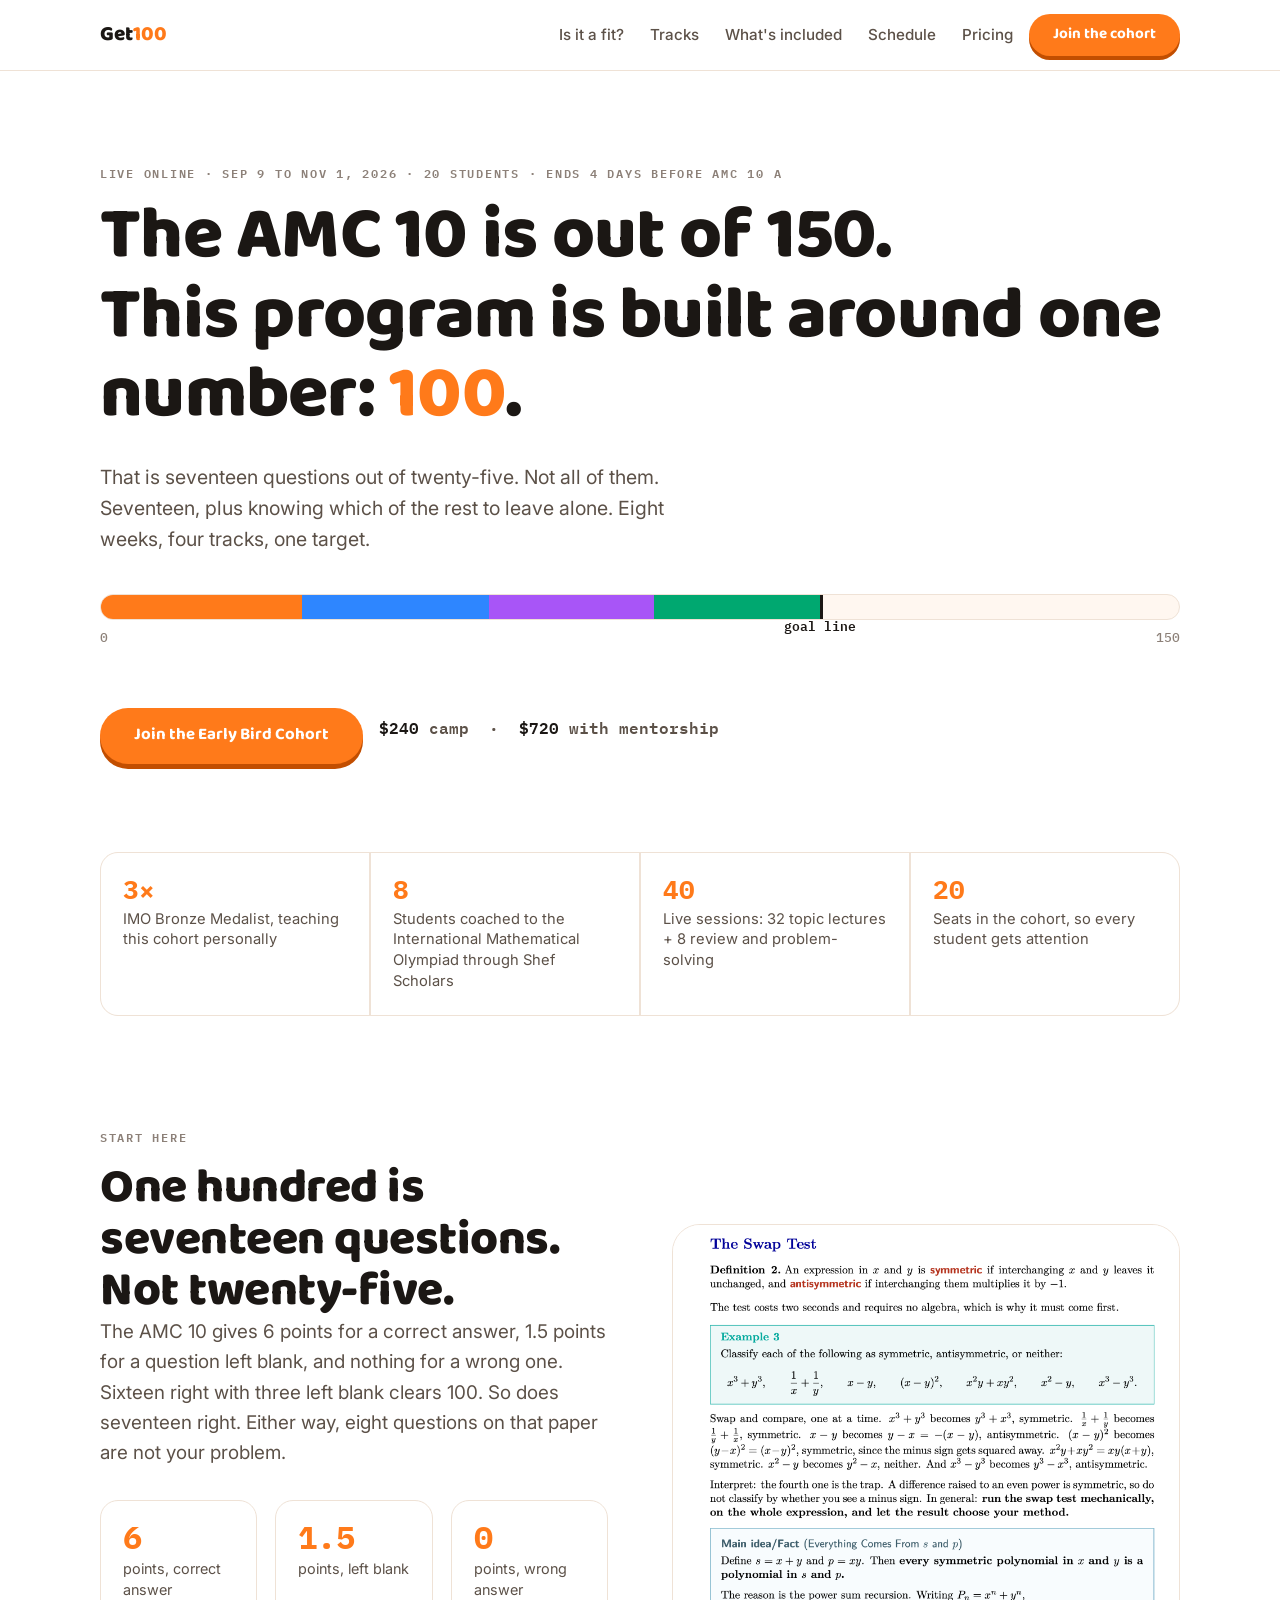
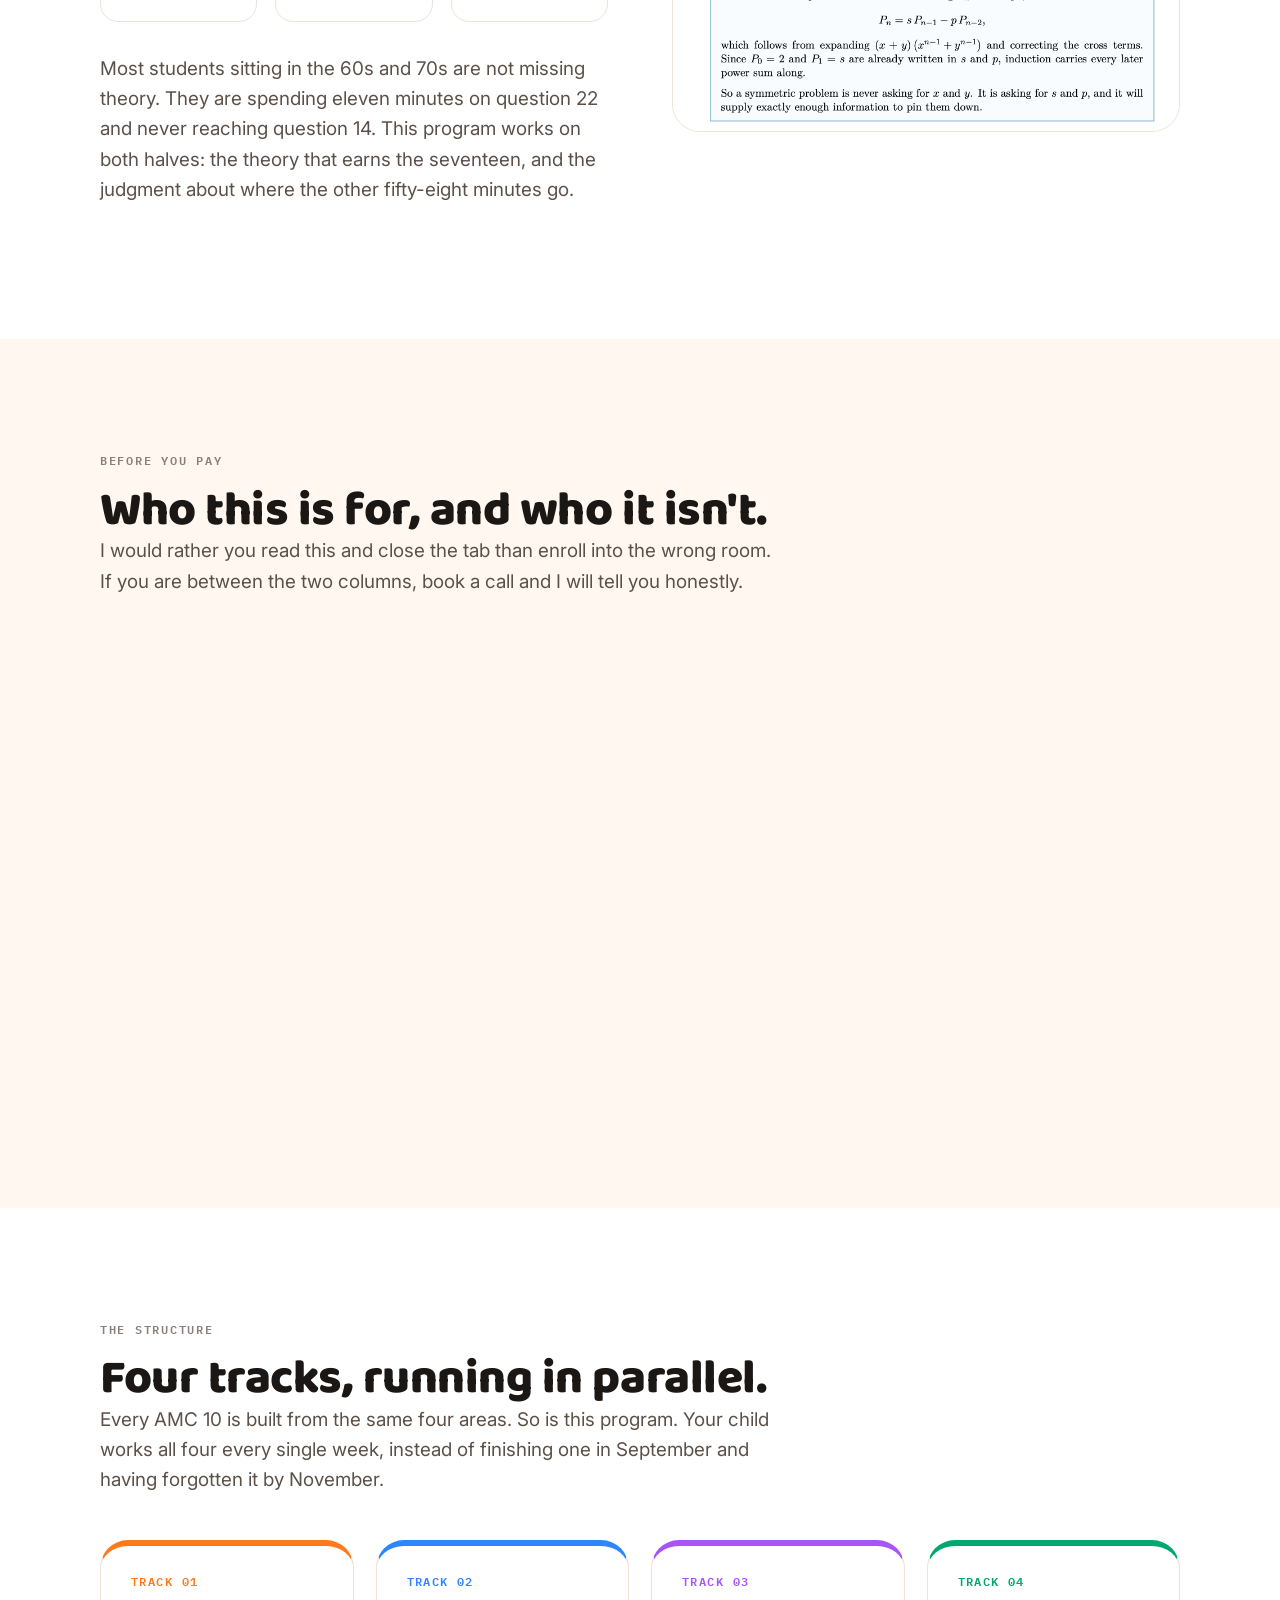
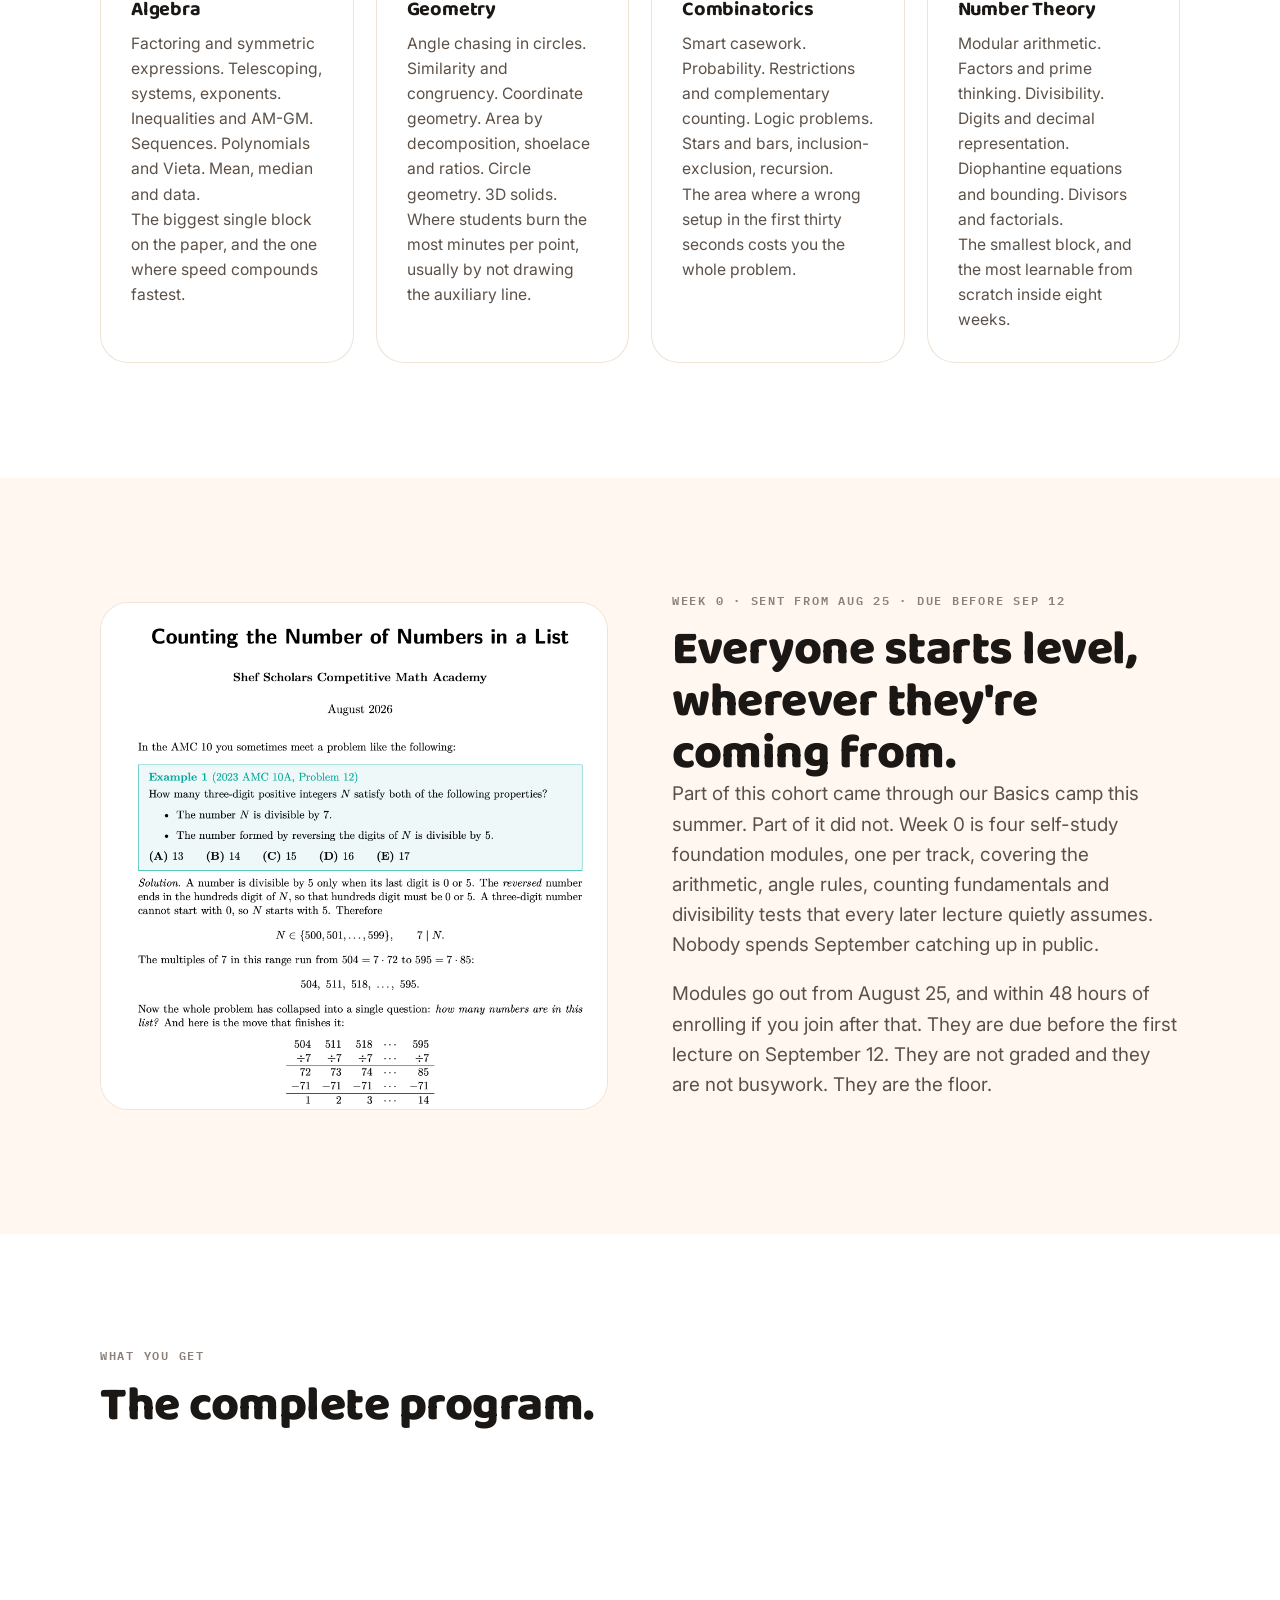
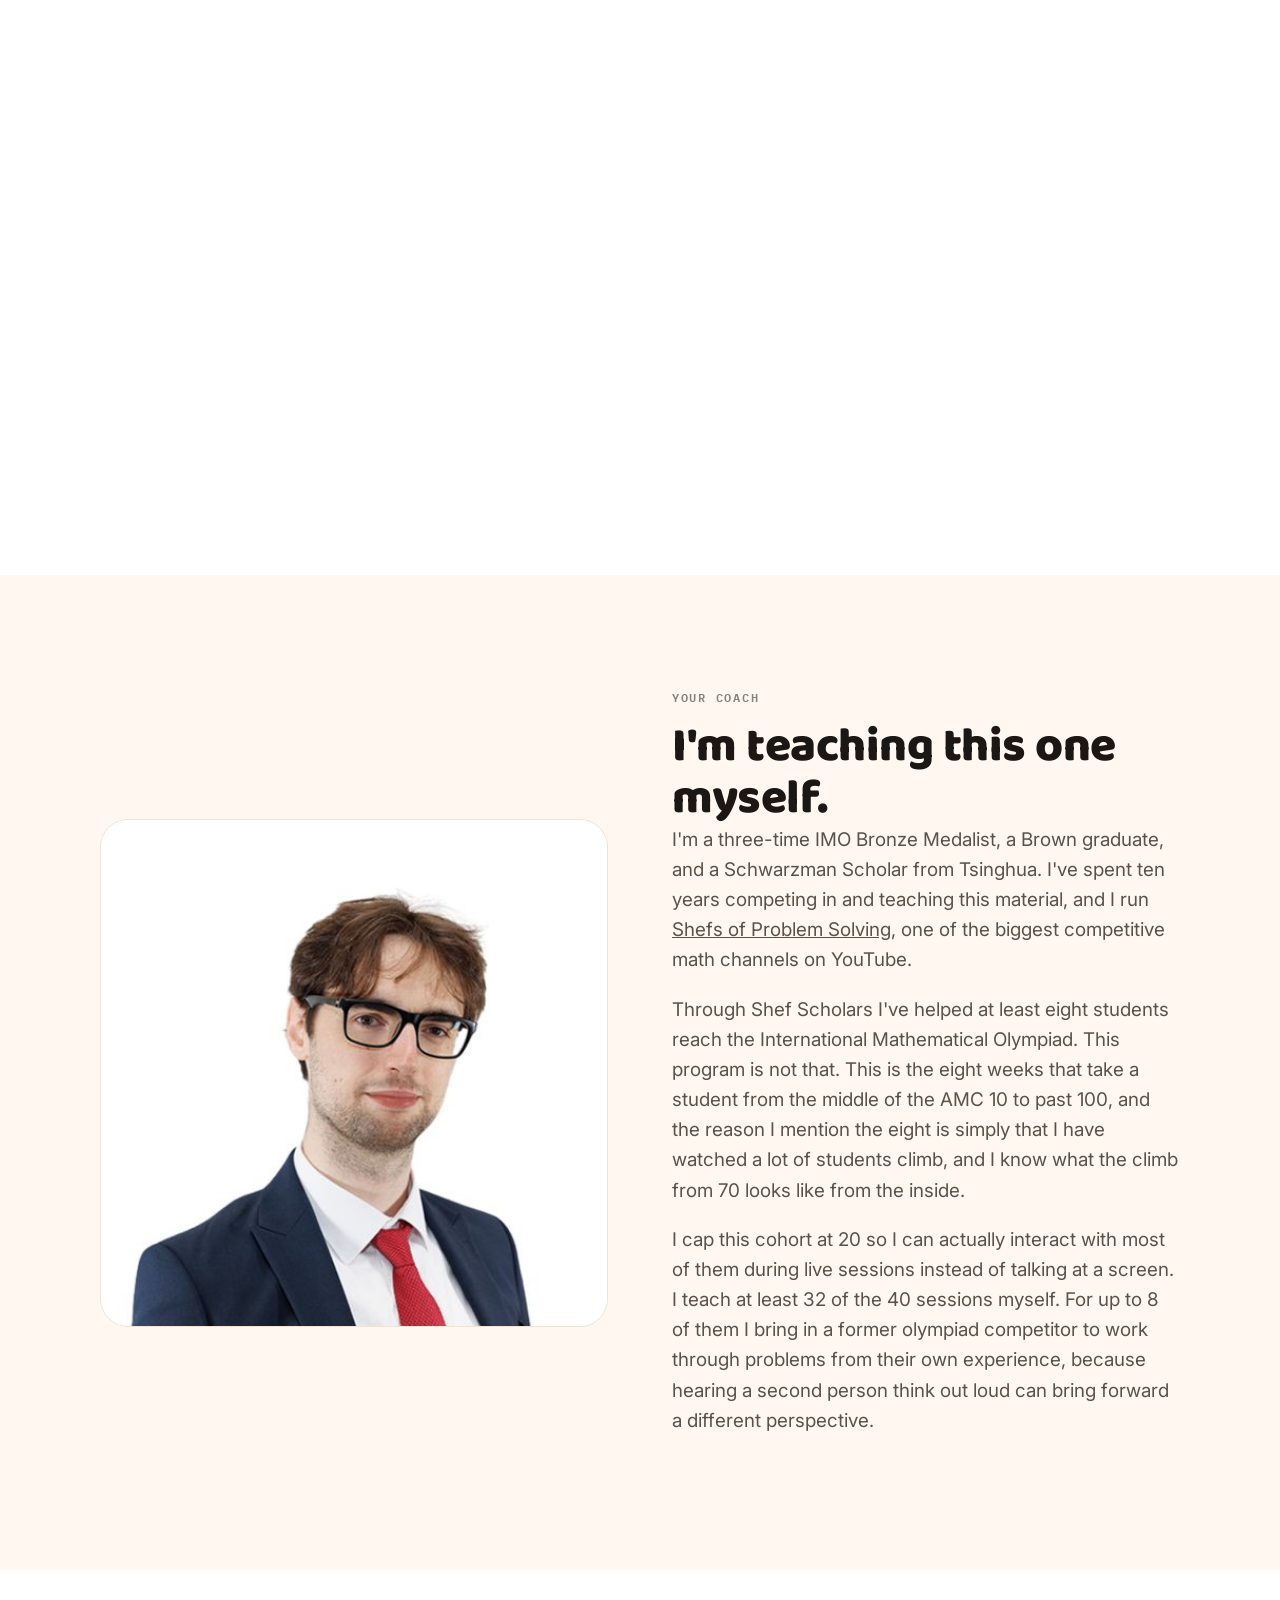
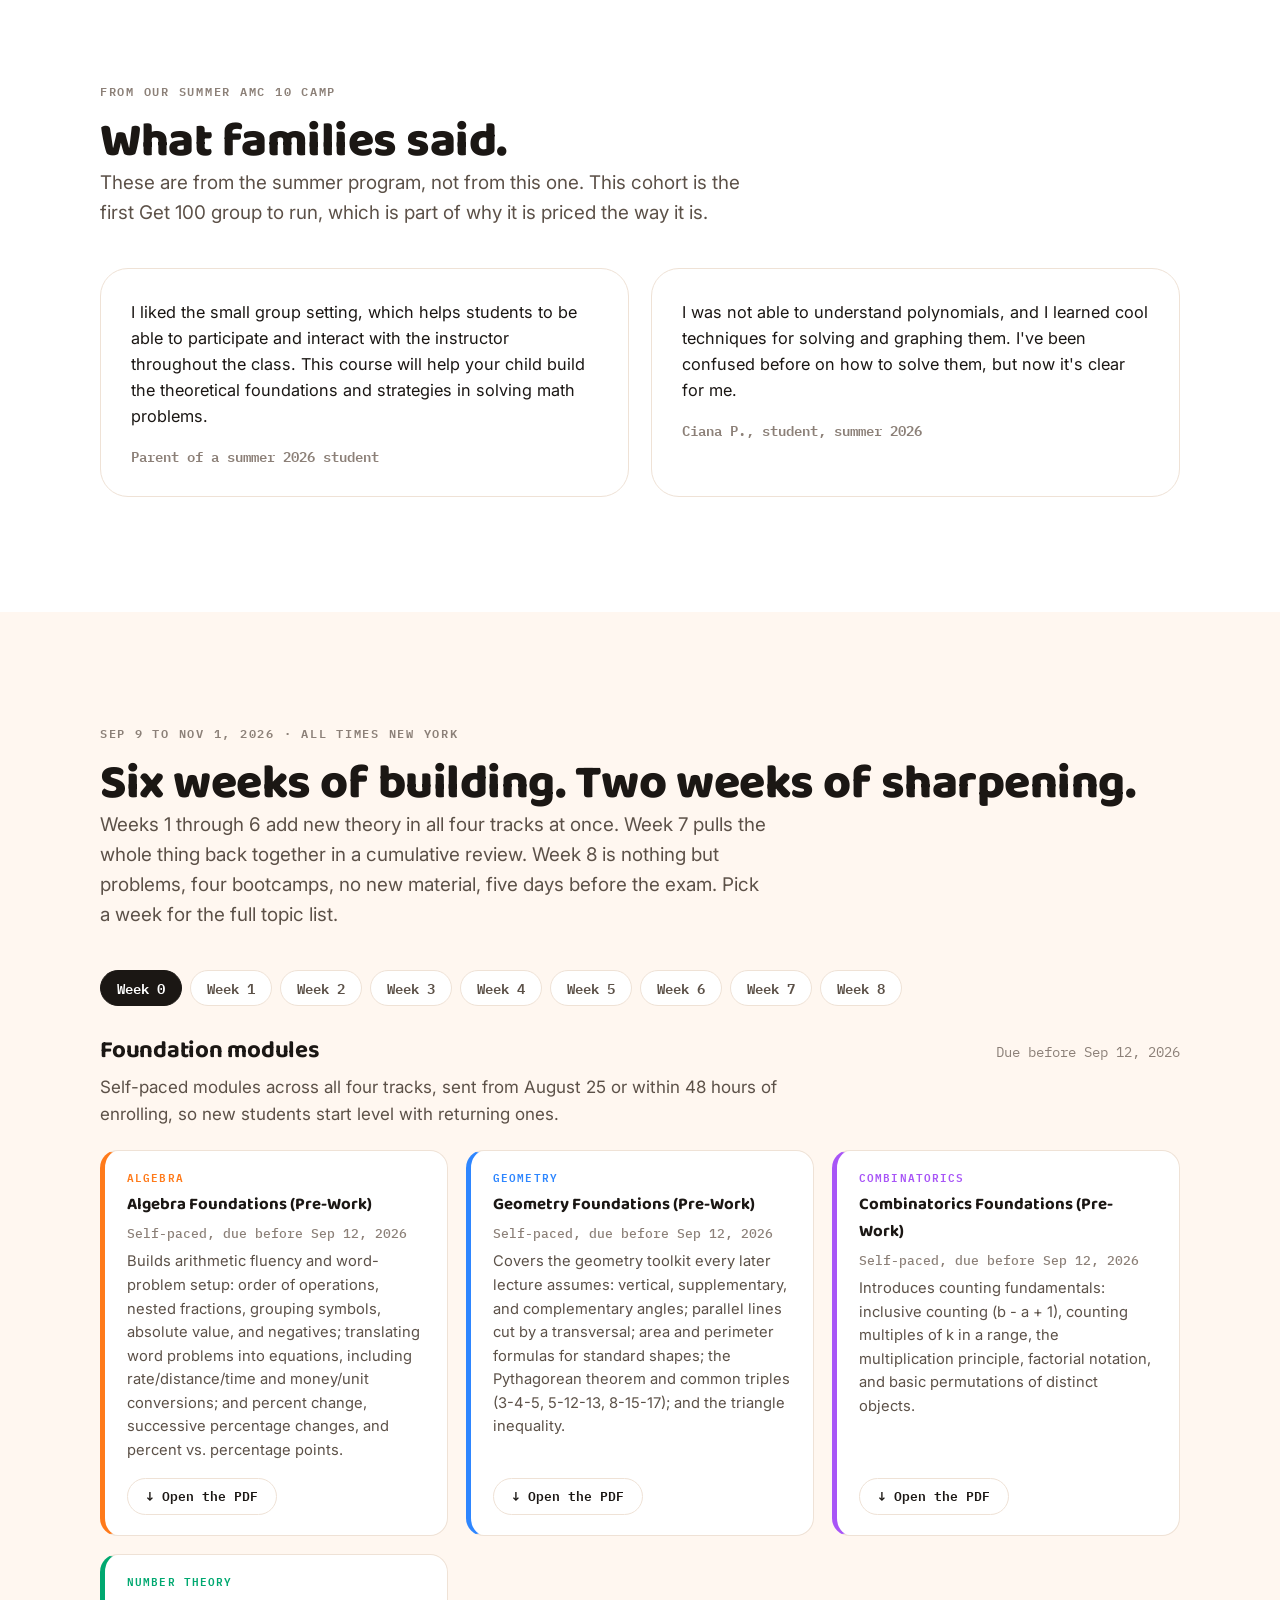
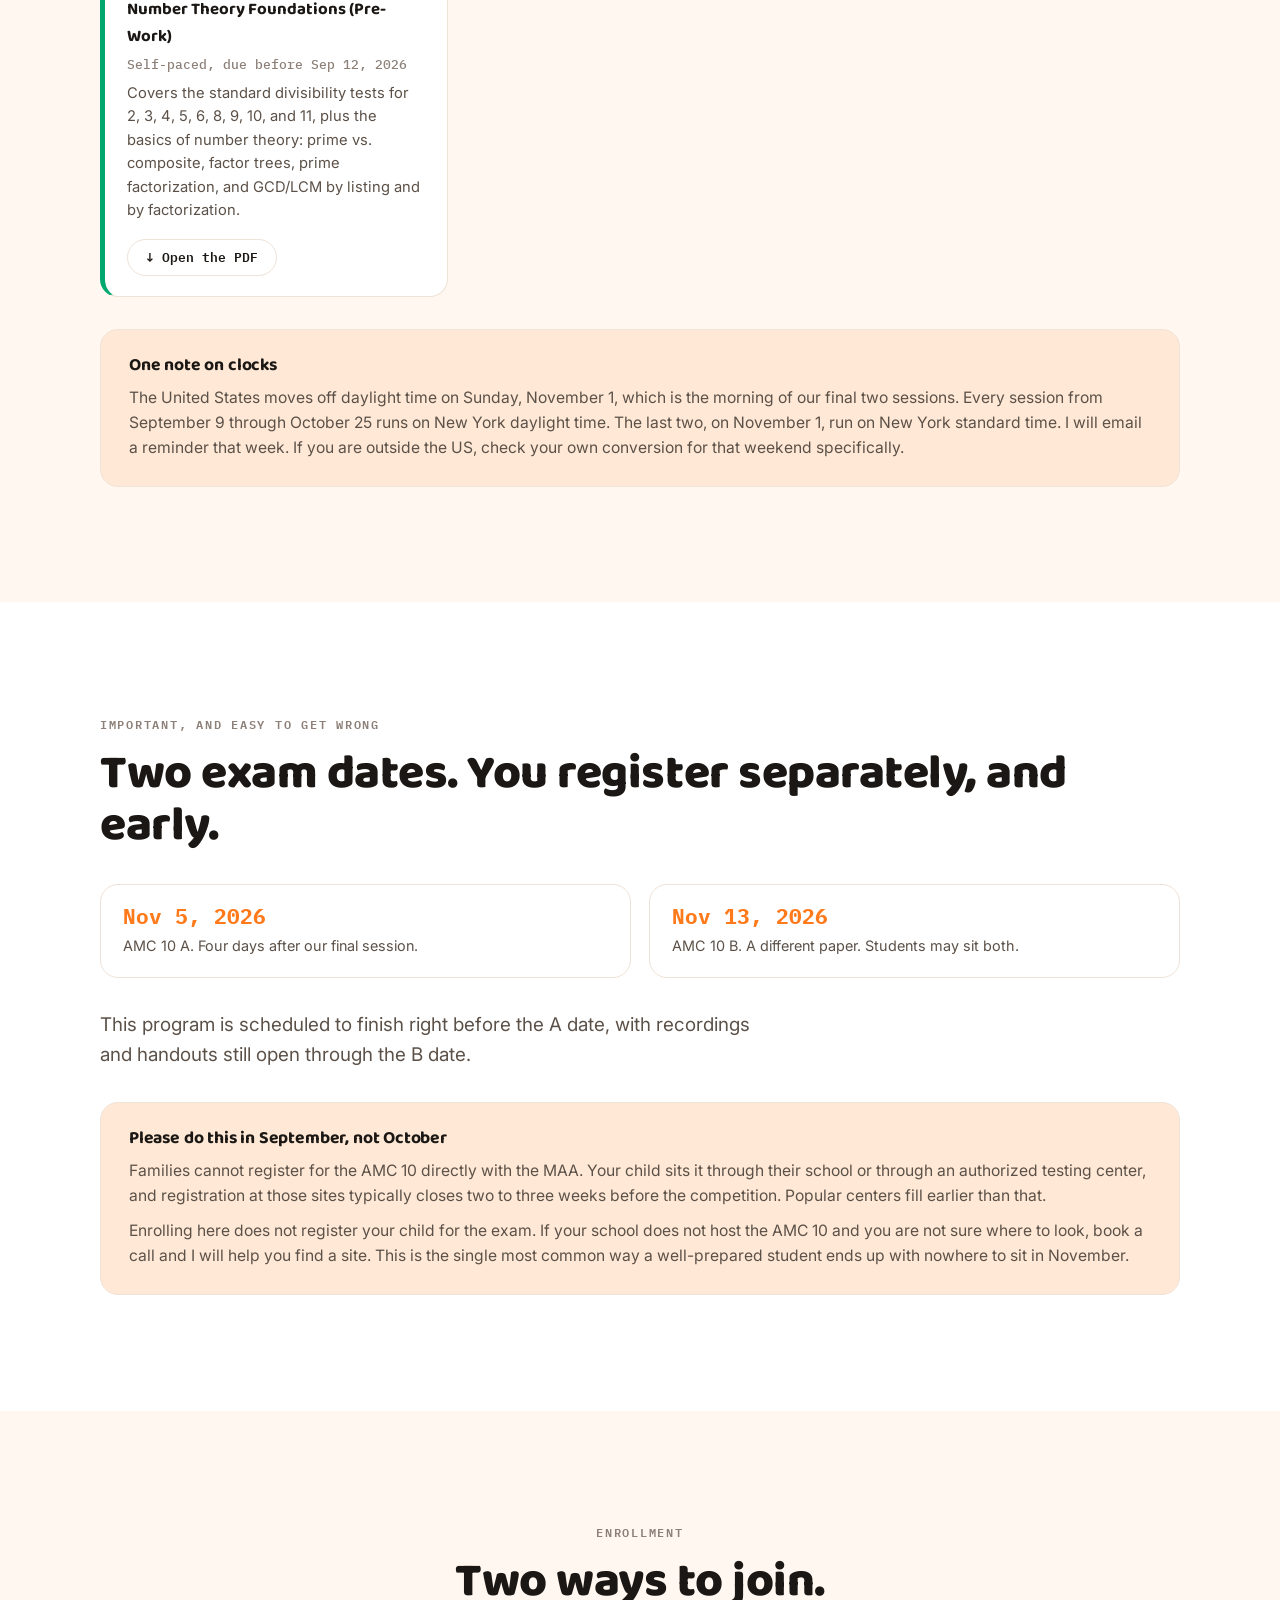
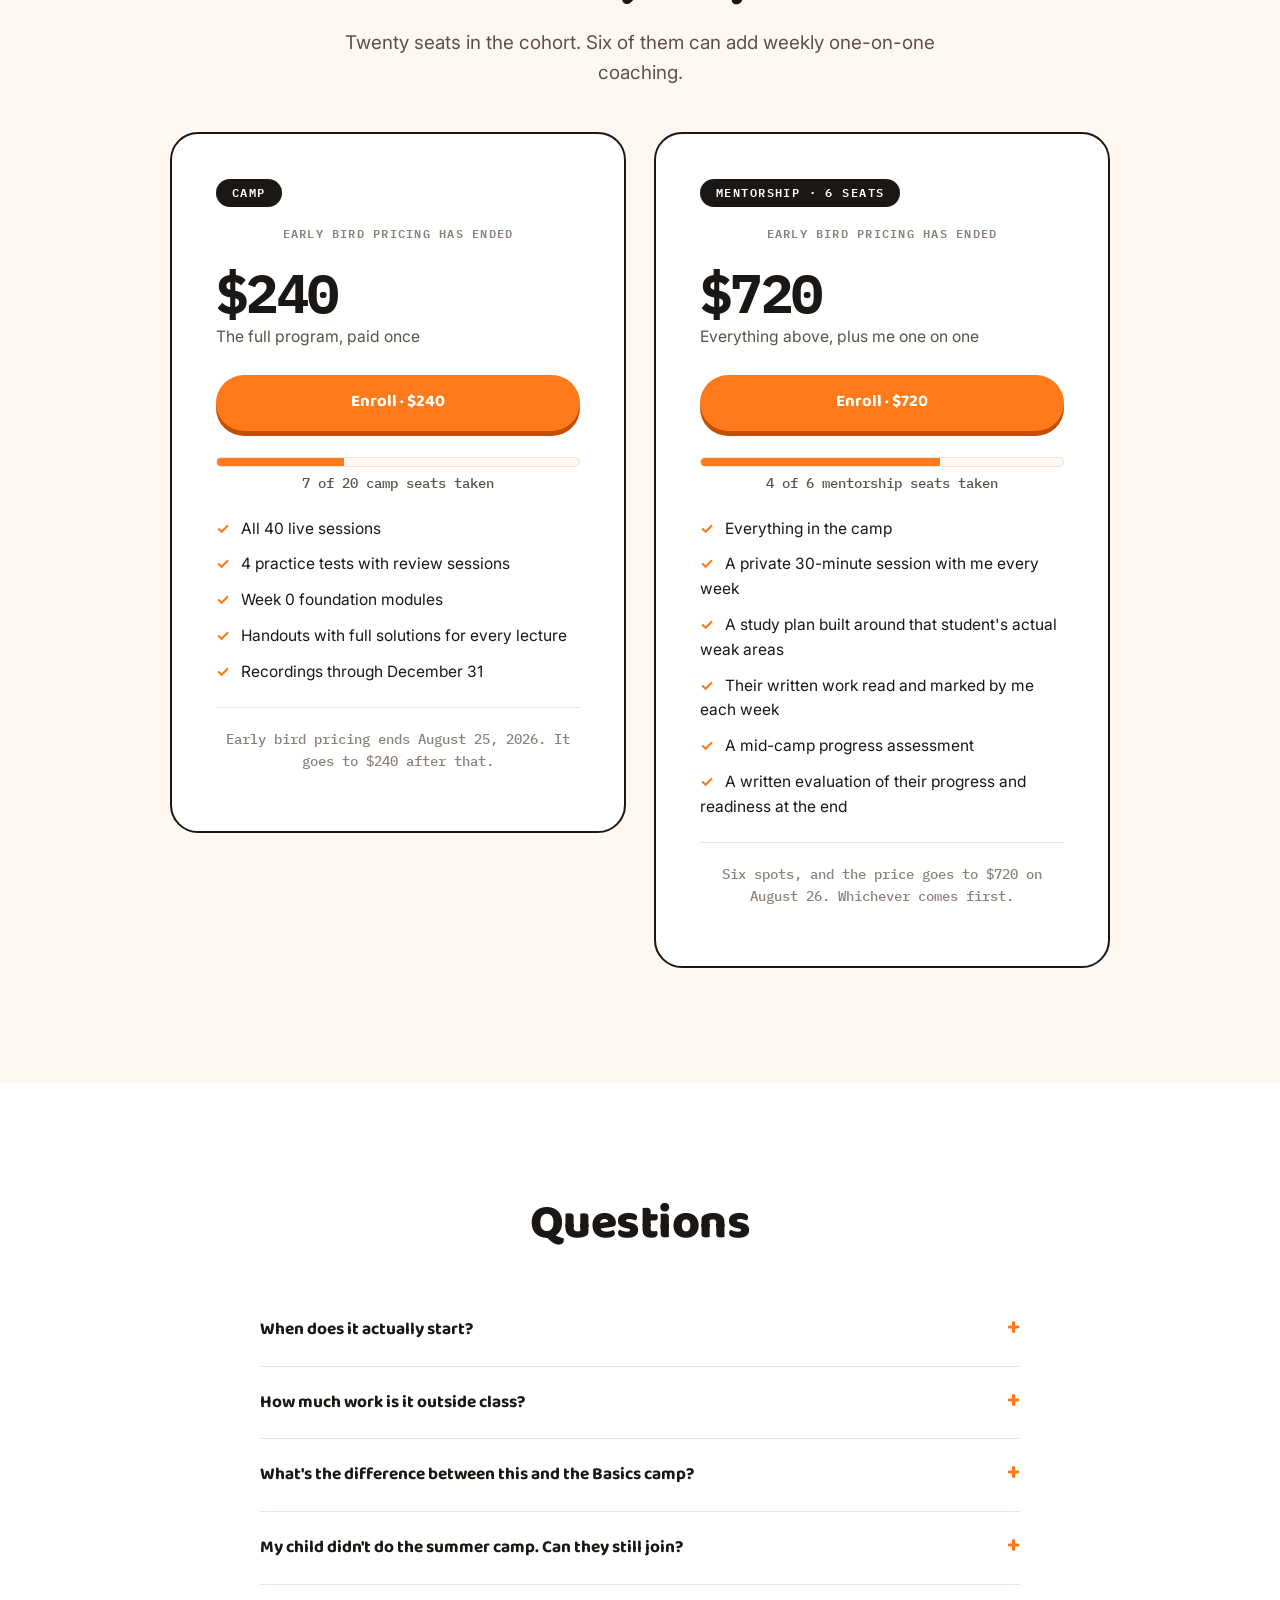
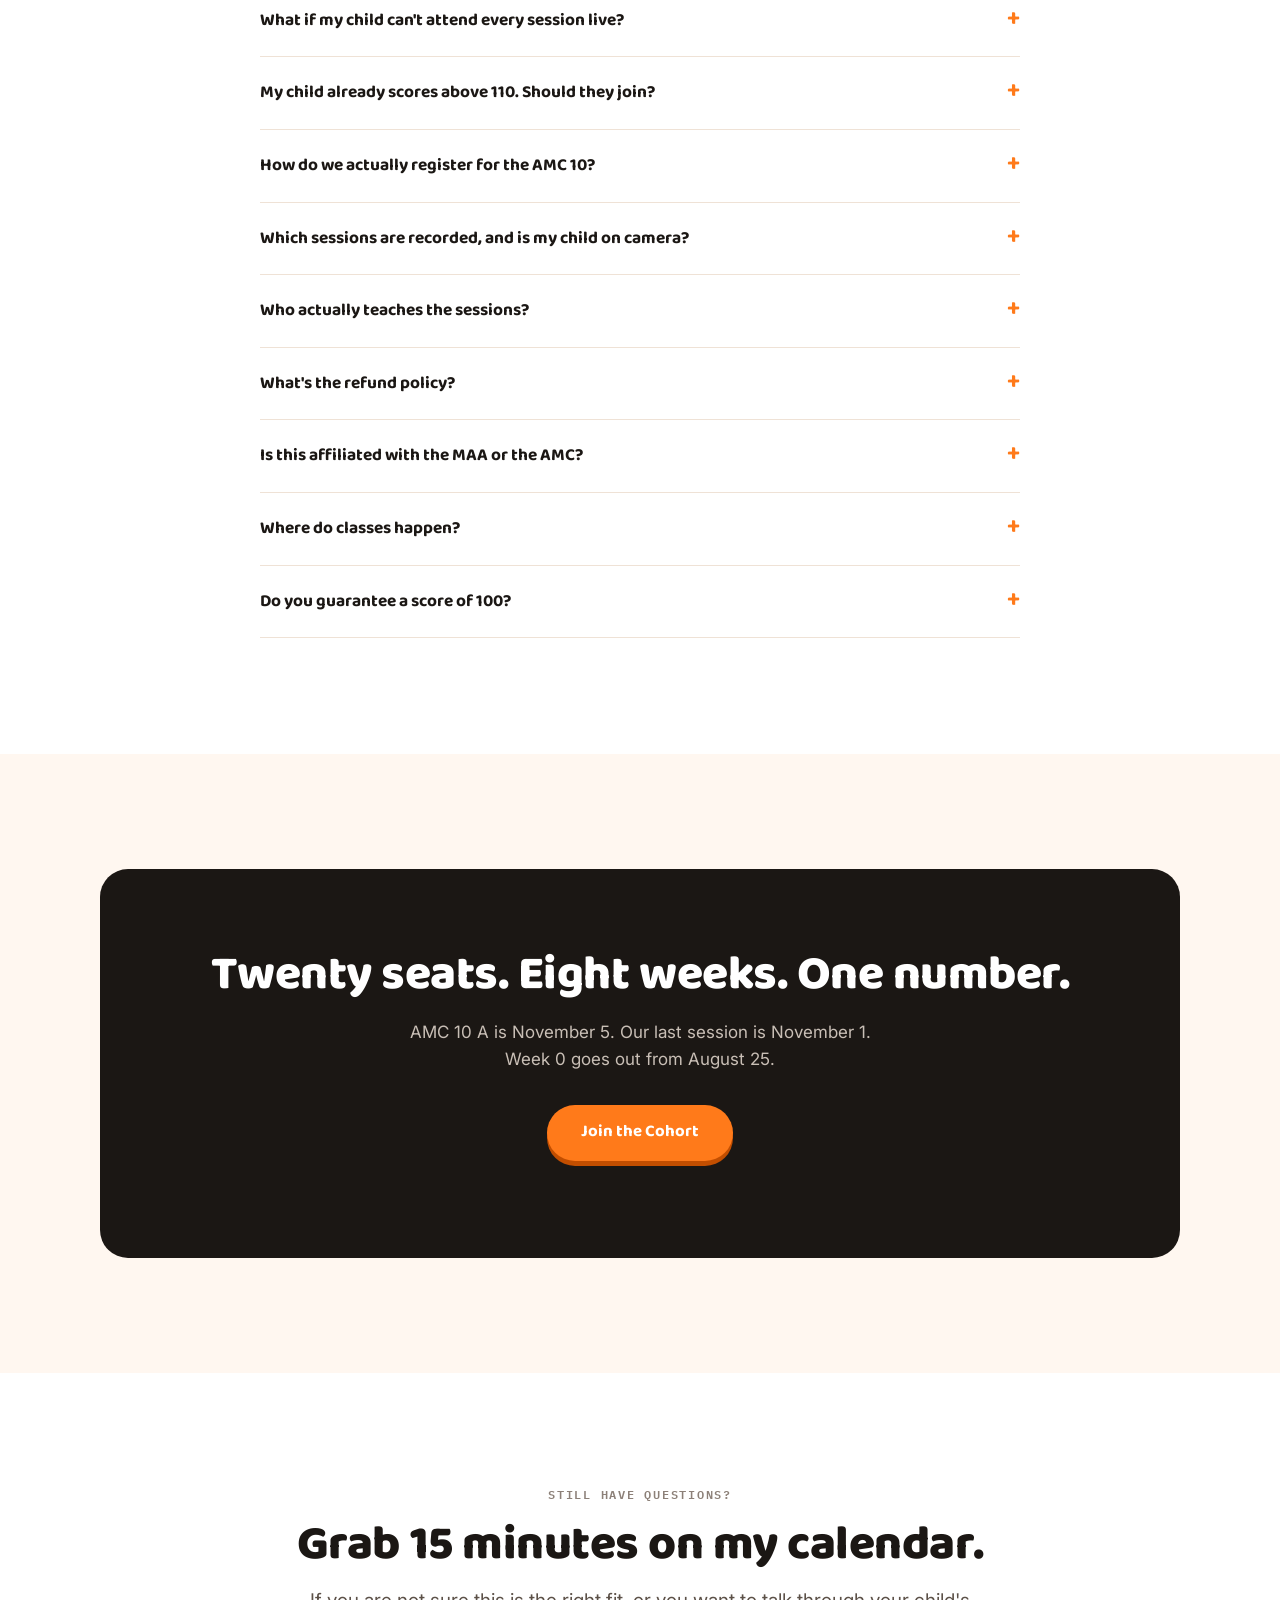
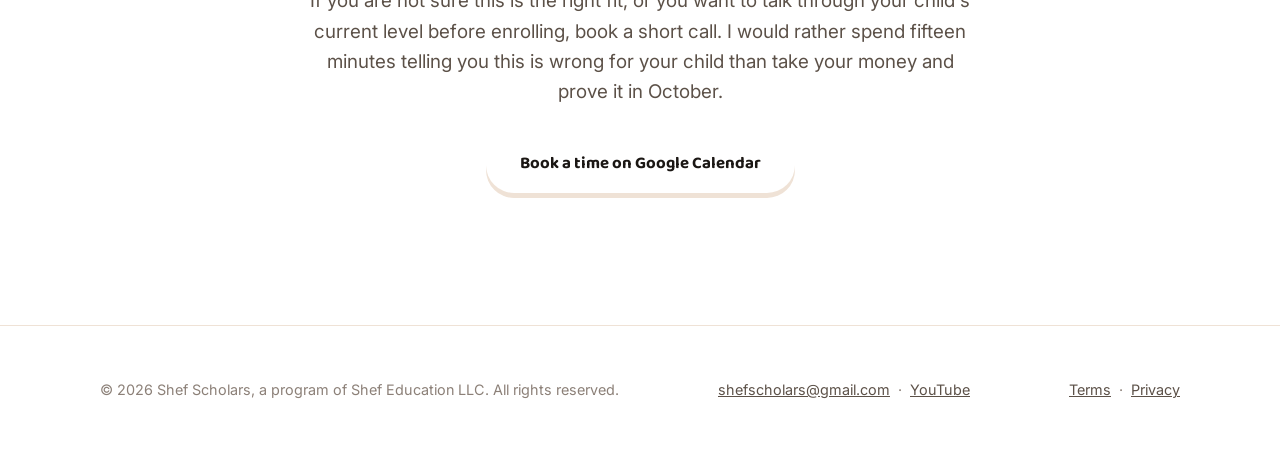
==== index.html @ 5e1668cc "capped the camp at 20 students actually" ====
<!DOCTYPE html>
<html lang="en">
<head>
<meta charset="utf-8">
<meta name="viewport" content="width=device-width, initial-scale=1">
<title>Get 100 | 8-Week AMC 10 Program, Sep to Nov 2026</title>
<meta name="description" content="An 8-week live program built around one number: 100 on the AMC 10. Four parallel tracks, 40 live sessions, 20 students. September 9 to November 1, 2026.">
<link rel="canonical" href="https://www.amc10camp.com">
<meta property="og:title" content="Get 100 | 8-Week AMC 10 Program, Sep to Nov 2026">
<meta property="og:description" content="100 on the AMC 10 is seventeen questions, not twenty-five. Eight weeks, four tracks, 20 students. Ends four days before AMC 10 A.">
<meta property="og:url" content="https://www.amc10camp.com">
<meta property="og:type" content="website">
<!-- TODO: og:image (1200x630 social card). The goal-line meter graphic + "Get 100" wordmark. -->

<!-- TODO: FONTS - stand-ins for the ShefMath faces. Replace with whatever the Figma file uses. -->
<link rel="preconnect" href="https://fonts.googleapis.com">
<link rel="preconnect" href="https://fonts.gstatic.com" crossorigin>
<link href="https://fonts.googleapis.com/css2?family=Baloo+2:wght@600;700;800&family=Inter:wght@400;500;600&family=IBM+Plex+Mono:wght@500;600&display=swap" rel="stylesheet">

<link rel="stylesheet" href="style.css?v=1">


<script type="application/ld+json">
{
  "@context":"https://schema.org",
  "@type":"Course",
  "name":"Get 100: AMC 10 Program",
  "description":"An eight-week live online program for AMC 10 students targeting a score above 100. Four parallel tracks, 40 live sessions, capped at 20 students.",
  "provider":{"@type":"Organization","name":"Shef Scholars","url":"https://www.amc10camp.com"},
  "hasCourseInstance":{
    "@type":"CourseInstance",
    "courseMode":"online",
    "startDate":"2026-09-09",
    "endDate":"2026-11-01",
    "maximumAttendeeCapacity":20
  },
  "offers":{"@type":"Offer","price":"180","priceCurrency":"USD","availability":"https://schema.org/InStock"}
}
</script>
</head>
<body>

<header class="hdr">
  <div class="wrap hdr__in">
    <a class="brand" href="#top">Get<span>100</span></a>
    <nav class="hdr__links">
      <a href="#fit">Is it a fit?</a>
      <a href="#tracks">Tracks</a>
      <a href="#included">What's included</a>
      <a href="#schedule">Schedule</a>
      <a href="#pricing">Pricing</a>
    </nav>
    <a class="btn" href="#pricing">Join the cohort</a>
  </div>
</header>

<main id="top">

<!-- ================= HERO ================= -->
<section class="hero">
  <div class="wrap">
    <p class="eyebrow">Live online &middot; Sep 9 to Nov 1, 2026 &middot; 20 students &middot; Ends 4 days before AMC 10 A</p>
    <h1>The AMC 10 is out of 150.<br>This program is built around one number: <span>100</span>.</h1>
    <p class="hero__lede">
      That is seventeen questions out of twenty-five. Not all of them. Seventeen, plus
      knowing which of the rest to leave alone. Eight weeks, four tracks, one target.
    </p>

    <div class="meter meter__wrap" id="heroMeter">
      <div class="meter__scale">
        <div class="meter__fill">
          <div class="meter__seg meter__seg--alg"></div>
          <div class="meter__seg meter__seg--geo"></div>
          <div class="meter__seg meter__seg--comb"></div>
          <div class="meter__seg meter__seg--nt"></div>
        </div>
        <div class="meter__goal"></div>
      </div>
      <div class="meter__label">goal line</div>
      <div class="meter__axis"><span class="num">0</span><span class="num">150</span></div>
    </div>

    <div class="hero__cta">
      <a class="btn" href="#pricing">Join the Early Bird Cohort</a>
    <p class="hero__price num" data-regular="<b>$240</b> camp &nbsp;·&nbsp; <b>$720</b> with mentorship">
      <b>$180</b> camp &nbsp;·&nbsp; <b>$630</b> with mentorship
    </p>
    </div>
  </div>
</section>

<!-- ================= CREDENTIALS ================= -->
<section class="wrap">
  <div class="creds rise">
  <div><b class="num">3&times;</b><small>IMO Bronze Medalist, teaching this cohort personally</small></div>
    <div><b class="num">8</b><small>Students coached to the International Mathematical Olympiad through Shef Scholars</small></div>
    <div><b class="num">40</b><small>Live sessions: 32 topic lectures + 8 review and problem-solving</small></div>
    <div><b class="num">20</b><small>Seats in the cohort, so every student gets attention</small></div>
  </div>
</section>

<!-- ================= WHAT 100 ACTUALLY TAKES ================= -->
<section class="band">
  <div class="wrap split">
    <div class="rise">
      <p class="eyebrow">Start here</p>
      <h2>One hundred is seventeen questions. Not twenty-five.</h2>
      <p class="lede">
        The AMC 10 gives 6 points for a correct answer, 1.5 points for a question left
        blank, and nothing for a wrong one. Sixteen right with three left blank clears
        100. So does seventeen right. Either way, eight questions on that paper are
        not your problem.
      </p>

      <div class="scoremath">
        <div><b class="num">6</b><small>points, correct answer</small></div>
        <div><b class="num">1.5</b><small>points, left blank</small></div>
        <div><b class="num">0</b><small>points, wrong answer</small></div>
      </div>

      <p class="lede">
        Most students sitting in the 60s and 70s are not missing theory. They are
        spending eleven minutes on question 22 and never reaching question 14. This
        program works on both halves: the theory that earns the seventeen, and the
        judgment about where the other fifty-eight minutes go.
      </p>
    </div>
    <div class="shot rise" style="aspect-ratio:1/1">
      <img src="images/part_of_handout.png" alt="Page from the Factoring, Identities and Symmetric Expressions handout" style="width:100%; height:100%; object-fit:cover;">
    </div>
  </div>
</section>

<!-- ================= WHO THIS IS FOR ================= -->
<section class="band band--soft" id="fit">
  <div class="wrap">
    <p class="eyebrow">Before you pay</p>
    <h2>Who this is for, and who it isn't.</h2>
    <p class="lede">
      I would rather you read this and close the tab than enroll into the wrong room.
      If you are between the two columns, book a call and I will tell you honestly.
    </p>

    <div class="fitgrid rise">
      <div class="fit fit--yes">
        <h3>This is built for your child if</h3>
        <ul>
          <li>They have scored roughly 40 to 90 on a recent AMC 10, real or practice.</li>
          <li>Or they have never sat the AMC 10, but are comfortable with Algebra 1 and basic geometry.</li>
          <li>They finished our summer Basics camp and want the rest of the paper, not just problems 1 to 8.</li>
          <li>They are in grade 10 or below and under 17.5 years old on competition day, which is what the MAA requires to sit the AMC 10.</li>
          <li>They can commit to about five hours of live class a week for eight weeks.</li>
        </ul>
      </div>
      <div class="fit fit--no">
        <h3>This is the wrong room if</h3>
        <ul>
          <li>They are already scoring above 110. You would be paying me to move too slowly. Email me and I will point you somewhere better.</li>
          <li>They have not finished pre-algebra. Week 0 assumes fractions, negatives, and basic exponents already work.</li>
          <li>You want a guaranteed number. Nobody can sell you that, and I say so plainly further down this page.</li>
          <li>Weekends are already full. The lectures are Saturday and Sunday mornings, and recordings are a backup, not a plan.</li>
          <li>Camera-on is not something you are comfortable with. This is taught as a live conversation, not a broadcast, and every session is recorded and shared with the other enrolled families.</li>
        </ul>
      </div>
    </div>
  </div>
</section>

<!-- ================= FOUR TRACKS ================= -->
<section class="band" id="tracks">
  <div class="wrap">
    <p class="eyebrow">The structure</p>
    <h2>Four tracks, running in parallel.</h2>
    <p class="lede" style="margin-bottom:44px">
      Every AMC 10 is built from the same four areas. So is this program. Your child
      works all four every single week, instead of finishing one in September and
      having forgotten it by November.
    </p>
    <!-- TODO: the question counts below are estimates. Replace them with the real
         numbers from your 2010-2025 AMC 10 coverage map, and set --tw on each bar
         to match (share of 25 questions). You already have this data. -->
    <div class="grid grid--4">
      <div class="card track track--alg rise">
        <span class="track__tag">Track 01</span>
        <h3>Algebra</h3>
        <p>Factoring and symmetric expressions. Telescoping, systems, exponents. Inequalities and AM-GM. Sequences. Polynomials and Vieta. Mean, median and data.</p>
        <p>The biggest single block on the paper, and the one where speed compounds fastest.</p>
        <!-- <span class="track__meta">Typically 7 to 9 of 25 questions</span>
        <div class="track__bar" style="--tw:32%"><i></i></div> -->
      </div>
      <div class="card track track--geo rise">
        <span class="track__tag">Track 02</span>
        <h3>Geometry</h3>
        <p>Angle chasing in circles. Similarity and congruency. Coordinate geometry. Area by decomposition, shoelace and ratios. Circle geometry. 3D solids.</p>
        <p>Where students burn the most minutes per point, usually by not drawing the auxiliary line.</p>
        <!-- <span class="track__meta">Typically 5 to 7 of 25 questions</span>
        <div class="track__bar" style="--tw:24%"><i></i></div> -->
      </div>
      <div class="card track track--comb rise">
        <span class="track__tag">Track 03</span>
        <h3>Combinatorics</h3>
        <p>Smart casework. Probability. Restrictions and complementary counting. Logic problems. Stars and bars, inclusion-exclusion, recursion.</p>
        <p>The area where a wrong setup in the first thirty seconds costs you the whole problem.</p>
        <!-- <span class="track__meta">Typically 4 to 6 of 25 questions</span>
        <div class="track__bar" style="--tw:20%"><i></i></div> -->
      </div>
      <div class="card track track--nt rise">
        <span class="track__tag">Track 04</span>
        <h3>Number Theory</h3>
        <p>Modular arithmetic. Factors and prime thinking. Divisibility. Digits and decimal representation. Diophantine equations and bounding. Divisors and factorials.</p>
        <p>The smallest block, and the most learnable from scratch inside eight weeks.</p>
        <!-- <span class="track__meta">Typically 3 to 5 of 25 questions</span>
        <div class="track__bar" style="--tw:16%"><i></i></div> -->
      </div>
    </div>
  </div>
</section>

<!-- ================= WEEK 0 ================= -->
<section class="band band--soft">
  <div class="wrap split">
    <div class="shot rise" style="aspect-ratio:1/1">
      <img src="images/part_of_num_of_nums_handout.png" alt="Page from the Week 0 Combinatorics foundations module" style="width:100%; height:100%; object-fit:cover;">
    </div>

    <div class="rise">
      <p class="eyebrow">Week 0 &middot; sent from Aug 25 &middot; due before Sep 12</p>
      <h2>Everyone starts level, wherever they're coming from.</h2>
      <p class="lede">
        Part of this cohort came through our Basics camp this summer. Part of it did not.
        Week 0 is four self-study foundation modules, one per track, covering the
        arithmetic, angle rules, counting fundamentals and divisibility tests that every
        later lecture quietly assumes. Nobody spends September catching up in public.
      </p>
<p class="lede">
        Modules go out from August 25, and within 48 hours of enrolling if you join after
        that. They are due before the first lecture on September 12. They are not graded and
        they are not busywork. They are the floor.
      </p>
    </div>
  </div>
</section>

<!-- ================= WHAT'S INCLUDED ================= -->
<section class="band" id="included">
  <div class="wrap">
    <p class="eyebrow">What you get</p>
    <h2>The complete program.</h2>
    <ul class="incl rise" style="margin-top:40px">
<li><b class="num">32</b><span>Live topic lectures<em>Saturdays 11:00 and 12:30, Sundays 11:00 and 12:30, New York time. I teach at least 32 of the 40 sessions; up to 8 are led by guest olympiad competitors</em></span></li>
      <li><b class="num">8</b><span>Wednesday sessions, 6:00 to 7:00 p.m. New York time<em>Alternating practice-test review and open problem-solving</em></span></li>
      <!-- TODO: confirm this line. Your schedule.json has four "review the week's practice
           test" Wednesdays, which implies four tests exist and are distributed. If you are
           not shipping the tests themselves, reword this to "four test review sessions". -->
      <li><b class="num">4</b><span>Full practice tests, each with its own review session<em>The first one is on September 9, before a single lecture, so we both know the starting number</em></span></li>
      <li><b class="num">4</b><span>Week 0 foundation modules<em>One per track, self-study, due before Sep 12</em></span></li>
      <li><b class="num">·</b><span>A handout for every lecture<em>Theory, worked examples, and an AMC problem set with full solutions</em></span></li>
      <li><b class="num">·</b><span>Recordings of every session<em>Available through December 31, so they are still there for both AMC dates</em></span></li>
    </ul>
    <!-- TODO: extending recordings to Dec 31 was my recommendation, not your existing
         policy. It costs you nothing and covers both Nov 5 and Nov 13. Change if you disagree. -->
  </div>
</section>

<!-- ================= COACH ================= -->
<section class="band band--soft">
  <div class="wrap split">
    <div class="shot rise" style="aspect-ratio:1/1">
      <img src="images/LagumdzijaZlatko-Salko_480.jpg" alt="Albert Lagumdzija, coach" style="width:100%; height:100%; object-fit:cover;">
    </div>

    <div class="rise">
      <p class="eyebrow">Your coach</p>
      <h2>I'm teaching this one myself.</h2>
      <p class="lede">
        I'm a three-time IMO Bronze Medalist, a Brown graduate, and a Schwarzman Scholar
        from Tsinghua. I've spent ten years competing in and teaching this material, and I
        run <a href="https://www.youtube.com/c/ShefsofProblemSolving" target="_blank" rel="noopener">Shefs of Problem Solving</a>,
        one of the biggest competitive math channels on YouTube.
      </p>
      <p class="lede">
        Through Shef Scholars I've helped at least eight students reach the International
        Mathematical Olympiad. This program is not that. This is the eight weeks that take
        a student from the middle of the AMC 10 to past 100, and the reason I mention the
        eight is simply that I have watched a lot of students climb, and I know what the
        climb from 70 looks like from the inside.
      </p>
<p class="lede">
        I cap this cohort at 20 so I can actually interact with most of them during live
        sessions instead of talking at a screen. I teach at least 32 of the 40 sessions
        myself. For up to 8 of them I bring in a former olympiad competitor to work through
        problems from their own experience, because hearing a second person think out loud
        can bring forward a different perspective.
      </p>
    </div>
  </div>
</section>

<!-- ================= TESTIMONIALS ================= -->
<section class="band">
  <div class="wrap">
    <p class="eyebrow">From our summer AMC 10 camp</p>
    <h2>What families said.</h2>
    <p class="lede">
      These are from the summer program, not from this one. This cohort is the first
      Get 100 group to run, which is part of why it is priced the way it is.
    </p>
    <div class="quotes rise" style="margin-top:40px">
      <div class="quote">
        <p>I liked the small group setting, which helps students to be able to
        participate and interact with the instructor throughout the class. This course
        will help your child build the theoretical foundations and strategies in
        solving math problems.</p>
        <cite> Parent of a summer 2026 student </cite>
      </div>
      <div class="quote">
        <p>I was not able to understand polynomials, and I learned cool techniques for
        solving and graphing them. I've been confused before on how to solve them, but
        now it's clear for me.</p>
        <cite>Ciana P., student, summer 2026</cite>
      </div>
    </div>
  </div>
</section>

<!-- ================= SCHEDULE (data from schedule.json) ================= -->
<section class="band band--soft" id="schedule">
  <div class="wrap">
    <p class="eyebrow">Sep 9 to Nov 1, 2026 &middot; all times New York</p>
    <h2>Six weeks of building. Two weeks of sharpening.</h2>
    <p class="lede" style="margin-bottom:40px">
      Weeks 1 through 6 add new theory in all four tracks at once. Week 7 pulls the whole
      thing back together in a cumulative review. Week 8 is nothing but problems, four
      bootcamps, no new material, five days before the exam. Pick a week for the full topic list.
    </p>
    <div class="sched-tabs rise" id="sched-tabs"></div>
    <div id="sched-panel" class="rise">
      <p class="lede">Loading schedule...</p>
    </div>
    <noscript>
      <p class="lede">
        The week-by-week breakdown needs JavaScript. Email
        <a href="mailto:shefscholars@gmail.com">shefscholars@gmail.com</a>
        and I will send the full syllabus as a PDF.
      </p>
    </noscript>

    <div class="note rise">
      <h3>One note on clocks</h3>
      <p>
        The United States moves off daylight time on Sunday, November 1, which is the
        morning of our final two sessions. Every session from September 9 through
        October 25 runs on New York daylight time. The last two, on November 1, run on
        New York standard time. I will email a reminder that week. If you are outside
        the US, check your own conversion for that weekend specifically.
      </p>
    </div>
  </div>
</section>

<!-- ================= EXAM LOGISTICS ================= -->
<section class="band">
  <div class="wrap">
    <p class="eyebrow">Important, and easy to get wrong</p>
    <h2>Two exam dates. You register separately, and early.</h2>

    <div class="datepair rise">
      <div><b class="num">Nov 5, 2026</b><small>AMC 10 A. Four days after our final session.</small></div>
      <div><b class="num">Nov 13, 2026</b><small>AMC 10 B. A different paper. Students may sit both.</small></div>
    </div>

    <p class="lede">
      This program is scheduled to finish right before the A date, with recordings and
      handouts still open through the B date.
    </p>

    <div class="note rise">
      <h3>Please do this in September, not October</h3>
      <p>
        Families cannot register for the AMC 10 directly with the MAA. Your child sits it
        through their school or through an authorized testing center, and registration at
        those sites typically closes two to three weeks before the competition. Popular
        centers fill earlier than that.
      </p>
      <p>
        Enrolling here does not register your child for the exam. If your school does not
        host the AMC 10 and you are not sure where to look, book a call and I will help
        you find a site. This is the single most common way a well-prepared student ends
        up with nowhere to sit in November.
      </p>
    </div>
  </div>
</section>

<!-- ================= PRICING ================= -->
<!-- ================= PRICING ================= -->
<section class="band band--soft" id="pricing">
  <div class="wrap">
    <div style="text-align:center;margin-bottom:20px">
      <p class="eyebrow">Enrollment</p>
      <h2>Two ways to join.</h2>
    </div>
    <p class="lede" style="text-align:center;margin-inline:auto;margin-bottom:44px">
      Twenty seats in the cohort. Six of them can add weekly one-on-one coaching.
    </p>

    <div class="pricing-grid rise">

      <div class="price">
        <span class="price__badge" data-regular="Camp">Early Bird &middot; Camp</span>

        <div class="countdown" data-countdown>
          <span class="countdown__label" data-cd-label>Early bird ends in</span>
          <div class="countdown__nums" data-cd-nums>
            <div><b data-cd="d">00</b><small>days</small></div>
            <div><b data-cd="h">00</b><small>hrs</small></div>
            <div><b data-cd="m">00</b><small>min</small></div>
            <div><b data-cd="s">00</b><small>sec</small></div>
          </div>
        </div>

        <div class="price__big num" data-regular="$240">$180</div>
        <p class="price__alt">The full program, paid once</p>

        <!-- TODO: 


             Both success URLs point at the student intake Google Form. -->


             <!-- Stripe: early bird $180 and regular $240. Both capped at 20. -->
        <a class="btn btn--wide" href="https://buy.stripe.com/8x29ASdhl6MXdyI6DjdAk01" data-regular="Enroll &middot; $240" data-regular-href="https://buy.stripe.com/fZucN4a596MXgKU4vbdAk05">Enroll &middot; $180</a>


        <div class="seats">
          <!-- TODO: update --taken and the count below as seats fill. 0/20 at launch.
               If you are not going to update this by hand, delete the whole .seats block.
               A bar frozen at zero in October is worse than no bar. -->
          <div class="seats__bar" style="--taken:35%"><i></i></div>
          <p class="seats__txt">7 of 20 camp seats taken</p>
        </div>

        <ul>
          <li>All 40 live sessions</li>
          <li>4 practice tests with review sessions</li>
          <li>Week 0 foundation modules</li>
          <li>Handouts with full solutions for every lecture</li>
          <li>Recordings through December 31</li>
        </ul>

        <p class="price__next">
          Early bird pricing ends August 25, 2026. It goes to $240 after that.
        </p>
      </div>

      <div class="price">
        <span class="price__badge" data-regular="Mentorship &middot; 6 seats">Early Bird &middot; Mentorship</span>

        <div class="countdown" data-countdown>
          <span class="countdown__label" data-cd-label>Early bird ends in</span>
          <div class="countdown__nums" data-cd-nums>
            <div><b data-cd="d">00</b><small>days</small></div>
            <div><b data-cd="h">00</b><small>hrs</small></div>
            <div><b data-cd="m">00</b><small>min</small></div>
            <div><b data-cd="s">00</b><small>sec</small></div>
          </div>
        </div>

        <div class="price__big num" data-regular="$720">$630</div>
        <p class="price__alt">Everything above, plus me one on one</p>

        <!-- TODO: two Stripe links, both capped at 6.
             href            = early bird $630
             data-regular-href = regular $720, swapped in by script.js on Aug 22 -->
<!-- Stripe: early bird $630 and regular $720. Both capped at 6. -->
        <a class="btn btn--wide" href="https://buy.stripe.com/28E6oG1yDb3deCM2n3dAk03" data-regular="Enroll &middot; $720" data-regular-href="https://buy.stripe.com/cNieVcfptdbldyI3r7dAk04">Enroll &middot; $630</a>


        <div class="seats">
          <!-- TODO: update --taken and the count below as seats fill. 0/6 at launch. -->
          <div class="seats__bar" style="--taken:66%"><i></i></div>
          <p class="seats__txt">4 of 6 mentorship seats taken</p>
        </div>

        <ul>
          <li>Everything in the camp</li>
          <li>A private 30-minute session with me every week</li>
          <li>A study plan built around that student's actual weak areas</li>
          <li>Their written work read and marked by me each week</li>
          <li>A mid-camp progress assessment</li>
          <li>A written evaluation of their progress and readiness at the end</li>
        </ul>

        <p class="price__next">
          Six spots, and the price goes to $720 on August 26. Whichever comes first.
        </p>
      </div>

    </div>
  </div>
</section>

<!-- ================= FAQ ================= -->
<section class="band">
  <div class="wrap faq">
    <h2 style="text-align:center;margin-bottom:44px">Questions</h2>

   
    <details>
      <summary>When does it actually start?</summary>
      <div>Wednesday, September 9, at 6:00 p.m. New York time. That session is the review of
      the diagnostic practice test, which I send out beforehand for your child to take on
      their own, under exam conditions. The four weekend lectures start on September 12 and
      13. Week 0 modules should be done before that first weekend.</div>
    </details>

<details>
      <summary>How much work is it outside class?</summary>
      <div>You get out what you put in. Five hours a week of live class, and a minimum of
      two hours a week on your own if 100 is the actual target. Every lecture comes with a
      handout and a problem set, and the students who clear 100 are the ones who do them.
      A student who attends the live hours and skips the problem sets will not get there,
      and I would rather say that now than in October.</div>
    </details>

    <details>
      <summary>What's the difference between this and the Basics camp?</summary>
      <div>The summer Basics camp covered AMC 10 problems 1 to 8. This one is built for the
      whole paper and a score above 100, with four parallel tracks and eight weeks of
      problem-solving running right up to the competition.</div>
    </details>

    <details>
      <summary>My child didn't do the summer camp. Can they still join?</summary>
<div>Yes. This cohort is a mix of students who did the summer camp and students who
      are new to Shef Scholars. Week 0 is four self-study foundation modules across all four
      tracks. They go out from August 25, and within 48 hours of enrolling if you join after
      that, so new students start level with returning ones.</div>
    </details>

    <details>
      <summary>What if my child can't attend every session live?</summary>
      <div>Every session is recorded and shared privately, and recordings stay available
      through December 31. But recordings are a backup, not a plan. A student who watches
      most of this instead of attending it will get much less out of it.</div>
    </details>

    <details>
      <summary>My child already scores above 110. Should they join?</summary>
      <div>Probably not. This program spends its first six weeks building theory that a
      110 student already has. Email me and I will tell you honestly what I think would
      help more.</div>
    </details>

    <details>
      <summary>How do we actually register for the AMC 10?</summary>
      <div>Through your child's school, or through an authorized testing center if the
      school does not host it. Families cannot register with the MAA directly, and sites
      usually close two to three weeks before the competition. Start in September. Enrolling
      in this program does not register your child for the exam. If you are stuck, book a
      call and I will help you find a site.</div>
    </details>

<details>
      <summary>Which sessions are recorded, and is my child on camera?</summary>
      <div>All sessions are recorded, and yes. This is taught as an interactive class, not a
      lecture broadcast, so students join with their camera on and will appear in the
      recordings. Recordings are shared only with enrolled families through a private link,
      are never posted publicly or used in marketing, and stay available through December 31.
      If your child is ill or something comes up at home, email me and we will work around
      it for that session.</div>
    </details>
<details>
      <summary>Who actually teaches the sessions?</summary>
      <div>I, Zlatko-Salko Lagumdzija, teach at least 32 of the 40. For up to 8 of them I bring in a former olympiad
      competitor to lead the session. They are people who have solved these problems under
      real pressure, and a second voice working through a problem is worth more than a
      fortieth hour of mine.</div>
    </details>
<details>
      <summary>What's the refund policy?</summary>
      <div>Full refund through September 14. By then your child will have taken the
      diagnostic practice test, sat the review session on September 9, and attended all
      four lectures on September 12 and 13. If it is not the right fit after that, email me
      by September 14 and I will refund you in full. After that date the seat is committed
      and there are no refunds, because the cohort is capped and a late withdrawal is a seat
      nobody else could take.</div>
    </details>

    <details>
      <summary>Is this affiliated with the MAA or the AMC?</summary>
      <div>No. We are not affiliated with the Mathematical Association of America, and
      nothing here is endorsed by them. We prepare students to do their best on their
      competition.</div>
    </details>

    

    <details>
      <summary>Where do classes happen?</summary>
      <!-- TODO: confirm the platform and put the real name here. -->
      <div>Live on Google Meet. You get the link and the calendar invites as soon as you
      enroll, along with the Week 0 modules.</div>
    </details>

     <details>
      <summary>Do you guarantee a score of 100?</summary>
      <div>No, and be careful of anyone who does. Every student starts somewhere different
      and progress depends on the work they put in. What is guaranteed is the structure,
      the material, and my attention, which is why the cohort is capped at 20.</div>
    </details>


  </div>
</section>

<!-- ================= CLOSER ================= -->
<section class="band band--soft">
  <div class="wrap">
    <div class="closer rise">
      <h2>Twenty seats. Eight weeks. One number.</h2>
      <p>AMC 10 A is November 5. Our last session is November 1. Week 0 goes out from August 25.</p>     
    <p style="margin-top:32px">
        <a class="btn" href="#pricing" data-regular="Join the Cohort">Join the Early Bird Cohort</a>
      </p>
      
    </div>
  </div>
</section>

<!-- ================= QUESTIONS / BOOK A CALL ================= -->
<section class="band">
  <div class="wrap" style="text-align:center">
    <p class="eyebrow">Still have questions?</p>
    <h2>Grab 15 minutes on my calendar.</h2>
    <p class="lede" style="margin-inline:auto;margin-top:16px">
      If you are not sure this is the right fit, or you want to talk through your child's
      current level before enrolling, book a short call. I would rather spend fifteen
      minutes telling you this is wrong for your child than take your money and prove it in October.
    </p>
    <!-- TODO: swap in the real Google Calendar appointment-scheduling link. -->
    <p style="margin-top:30px">
      <a class="btn btn--ghost" href="https://calendar.app.google/DE97EbXC8PyGae4b9" target="_blank" rel="noopener">Book a time on Google Calendar</a>
    </p>
  </div>
</section>

</main>

<footer class="ftr">
  <div class="wrap ftr__in">
    <div>&copy; 2026 Shef Scholars, a program of Shef Education LLC. All rights reserved.</div>
    <div><a href="mailto:shefscholars@gmail.com">shefscholars@gmail.com</a> &nbsp;·&nbsp; <a href="https://www.youtube.com/c/ShefsofProblemSolving" target="_blank" rel="noopener">YouTube</a></div>
    <!-- TODO: port terms and privacy off Squarespace before you kill that site. -->
<div><a href="terms.html">Terms</a> &nbsp;·&nbsp; <a href="privacy.html">Privacy</a></div>  </div>
</footer>

<script src="script.js?v=1"></script>
</body>
</html>
---- style.css ----
/* ============================================================
   TOKENS
   TODO: every value in this block is a placeholder. Replace with the real
   ShefMath variables from Figma (get_variable_defs on the design system node).
   Nothing outside this block hardcodes a color, radius, or font.
   ============================================================ */
:root{
  --orange:        #FF7A1A;   /* TODO: ShefMath primary orange */
  --orange-deep:   #C24E00;   /* TODO: press/shadow shade of primary */
  --orange-soft:   #FFE9D6;   /* TODO: tint for surfaces */

  --ink:           #1B1714;
  --ink-2:         #5C5148;
  --ink-3:         #8C8078;
  --paper:         #FFFFFF;
  --surface:       #FFF7F0;
  --line:          #EFE2D6;

  /* Four tracks. TODO: match to the app's field colors if it assigns them. */
  --alg:  #FF7A1A;
  --geo:  #2E86FF;
  --comb: #A855F7;
  --nt:   #00A870;

  --r-sm: 10px;
  --r-md: 18px;
  --r-lg: 28px;
  --r-pill: 999px;

  --display: 'Baloo 2', system-ui, sans-serif;
  --body: 'Inter', system-ui, sans-serif;
  --mono: 'IBM Plex Mono', ui-monospace, monospace;

  --shift: 5px;              /* 3D button offset */
  --wrap: 1080px;
}

*,*::before,*::after{box-sizing:border-box}
html{scroll-behavior:smooth}
body{
  margin:0;background:var(--paper);color:var(--ink);
  font:400 17px/1.6 var(--body);-webkit-font-smoothing:antialiased;
}
img{max-width:100%;display:block}
a{color:inherit}
h1,h2,h3{font-family:var(--display);line-height:1.08;margin:0;letter-spacing:-.01em}
h1{font-size:clamp(2.6rem,7vw,4.6rem);font-weight:800}
h2{font-size:clamp(2rem,4.4vw,3rem);font-weight:800}
h3{font-size:1.25rem;font-weight:700}
p{margin:0 0 1em}
.wrap{width:min(100% - 40px,var(--wrap));margin-inline:auto}
.band{padding:clamp(64px,9vw,120px) 0}
.band--soft{background:var(--surface)}
.num{font-family:var(--mono);font-variant-numeric:tabular-nums}
.eyebrow{
  font:600 .78rem/1 var(--mono);letter-spacing:.14em;text-transform:uppercase;
  color:var(--ink-3);margin:0 0 18px
}
.lede{font-size:1.18rem;color:var(--ink-2);max-width:56ch}

/* ---------- 3D pill button (ShefMath house style) ---------- */
.btn{
  display:inline-block;font:700 1.05rem/1 var(--display);
  padding:19px 34px 20px;border-radius:var(--r-pill);border:0;cursor:pointer;
  background:var(--orange);color:#fff;text-decoration:none;
  box-shadow:0 var(--shift) 0 var(--orange-deep);
  transition:transform .06s ease,box-shadow .06s ease;
}
.btn:active{transform:translateY(var(--shift));box-shadow:0 0 0 var(--orange-deep)}
.btn--ghost{
  background:var(--paper);color:var(--ink);box-shadow:0 var(--shift) 0 var(--line);
}
.btn--wide{width:100%;text-align:center}
:where(a,button,summary):focus-visible{outline:3px solid var(--ink);outline-offset:3px}

/* ---------- header ---------- */
.hdr{
  position:sticky;top:0;z-index:50;background:rgba(255,255,255,.9);
  backdrop-filter:blur(10px);border-bottom:1px solid var(--line)
}
.hdr__in{display:flex;align-items:center;gap:16px;height:70px}
.brand{font:800 1.3rem/1 var(--display);text-decoration:none;margin-right:auto}
.brand span{color:var(--orange)}
.hdr .btn{padding:13px 24px 14px;font-size:.95rem;--shift:4px}
.hdr__links{display:flex;gap:26px;font-size:.95rem;font-weight:500}
.hdr__links a{text-decoration:none;color:var(--ink-2)}
.hdr__links a:hover{color:var(--ink)}
@media(max-width:820px){.hdr__links{display:none}}

/* ---------- SIGNATURE: the goal-line meter ----------
   AMC 10 is out of 150. The line at 100 is the whole product. */
.meter{margin:38px 0 0}
.meter__scale{
  position:relative;height:26px;border-radius:var(--r-pill);
  background:var(--surface);border:1px solid var(--line);overflow:hidden
}
.meter__fill{display:flex;height:100%;width:0;transition:width 1.5s cubic-bezier(.2,.8,.2,1)}
.meter.is-on .meter__fill{width:calc(100% * 100 / 150)}
.meter__seg{height:100%}
.meter__seg--alg{flex:28;background:var(--alg)}
.meter__seg--geo{flex:26;background:var(--geo)}
.meter__seg--comb{flex:23;background:var(--comb)}
.meter__seg--nt{flex:23;background:var(--nt)}
.meter__goal{
  position:absolute;left:calc(100% * 100 / 150);top:-9px;bottom:-9px;width:3px;
  background:var(--ink);border-radius:2px
}
.meter__axis{
  display:flex;justify-content:space-between;margin-top:12px;
  font:500 .8rem/1 var(--mono);color:var(--ink-3)
}
.meter__label{
  position:absolute;left:calc(100% * 100 / 150);transform:translateX(-50%);
  top:26px;font:600 .8rem/1 var(--mono);color:var(--ink);white-space:nowrap
}
.meter__wrap{position:relative;padding-bottom:26px}

/* ---------- hero ---------- */
.hero{padding:clamp(56px,8vw,96px) 0 clamp(56px,8vw,88px)}
.hero h1 span{color:var(--orange)}
.hero__lede{font-size:1.22rem;color:var(--ink-2);max-width:50ch;margin-top:26px}
.hero__cta{display:flex;flex-wrap:wrap;gap:16px;align-items:center;margin-top:38px}
.hero__price{font:600 1rem/1.5 var(--mono);color:var(--ink-2)}
.hero__price b{color:var(--ink);font-weight:600}

/* ---------- credential strip ---------- */
.creds{
  display:grid;grid-template-columns:repeat(auto-fit,minmax(190px,1fr));gap:2px;
  background:var(--line);border:1px solid var(--line);border-radius:var(--r-md);overflow:hidden
}
.creds div{background:var(--paper);padding:24px 22px}
.creds b{display:block;font:700 1.6rem/1 var(--mono);color:var(--orange);margin-bottom:6px}
.creds small{font-size:.92rem;color:var(--ink-2);line-height:1.4;display:block}

/* ---------- generic grid ---------- */
.grid{display:grid;gap:22px}
.grid--2{grid-template-columns:repeat(auto-fit,minmax(300px,1fr))}
.grid--4{grid-template-columns:repeat(auto-fit,minmax(230px,1fr))}
.card{
  background:var(--paper);border:1px solid var(--line);
  border-radius:var(--r-lg);padding:30px
}
.card p{color:var(--ink-2);font-size:.98rem;margin-bottom:0}
.card h3{margin-bottom:10px}

/* ---------- track cards ---------- */
.track{border-top:6px solid var(--tc)}
.track__tag{
  font:600 .74rem/1 var(--mono);letter-spacing:.12em;text-transform:uppercase;
  color:var(--tc);margin-bottom:12px;display:block
}
.track__bar{height:8px;border-radius:var(--r-pill);background:var(--surface);margin-top:22px;overflow:hidden}
.track__bar i{display:block;height:100%;background:var(--tc);width:var(--tw)}
.track--alg{--tc:var(--alg)} .track--geo{--tc:var(--geo)}
.track--comb{--tc:var(--comb)} .track--nt{--tc:var(--nt)}

/* ---------- included list ---------- */
.incl{list-style:none;padding:0;margin:0;display:grid;gap:2px;
  background:var(--line);border:1px solid var(--line);border-radius:var(--r-md);overflow:hidden}
.incl li{background:var(--paper);padding:20px 24px;display:flex;gap:18px;align-items:baseline}
.incl b{font:600 .95rem/1.5 var(--mono);color:var(--orange);min-width:44px}
.incl span{font-size:1rem}
.incl em{color:var(--ink-3);font-style:normal;font-size:.92rem;display:block;margin-top:3px}

/* ---------- split ---------- */
.split{display:grid;grid-template-columns:1fr 1fr;gap:clamp(30px,5vw,64px);align-items:center}
@media(max-width:820px){.split{grid-template-columns:1fr}}
.shot{
  border-radius:var(--r-lg);border:1px solid var(--line);overflow:hidden;background:var(--surface)
}
.shot--ph{
  aspect-ratio:4/3;display:grid;place-items:center;text-align:center;padding:24px;
  font:500 .9rem/1.5 var(--mono);color:var(--ink-3)
}

/* ---------- testimonials ---------- */
.quotes{display:grid;gap:22px;grid-template-columns:repeat(auto-fit,minmax(290px,1fr))}
.quote{background:var(--paper);border:1px solid var(--line);border-radius:var(--r-lg);padding:30px}
.quote p{font-size:1.02rem;color:var(--ink)}
.quote cite{
  display:block;margin-top:16px;
  font:600 .9rem/1.4 var(--mono);color:var(--ink-3);font-style:normal
}

/* ---------- schedule (loaded from schedule.json) ---------- */
.sched-tabs{display:flex;flex-wrap:wrap;gap:8px;margin-bottom:32px}
.sched-tab{
  font:600 .85rem/1 var(--mono);padding:10px 16px;border-radius:var(--r-pill);
  border:1px solid var(--line);background:var(--paper);color:var(--ink-2);cursor:pointer
}
.sched-tab:hover{border-color:var(--ink-3)}
.sched-tab.is-active{background:var(--ink);border-color:var(--ink);color:#fff}

.sched-head{display:flex;align-items:baseline;justify-content:space-between;gap:16px;flex-wrap:wrap}
.sched-head h3{font-size:1.5rem}
.sched-date{color:var(--ink-3);font-size:.9rem}
.sched-desc{color:var(--ink-2);max-width:64ch;margin-top:10px}

.sched-wed{
  display:flex;flex-wrap:wrap;align-items:center;gap:14px;
  background:var(--surface);border:1px solid var(--line);border-radius:var(--r-md);
  padding:16px 20px;margin:22px 0
}
.sched-wed__tag{
  font:600 .7rem/1 var(--mono);letter-spacing:.1em;text-transform:uppercase;
  background:var(--ink);color:#fff;border-radius:var(--r-pill);padding:5px 10px
}
.sched-wed b{font-family:var(--display);font-size:1rem}
.sched-wed .num{color:var(--ink-3);font-size:.85rem;margin-left:auto}





.sched-wed__test{
  display:inline-flex;
  align-items:center;
  font:600 .78rem/1 var(--mono);
  text-decoration:none;
  color:var(--ink);
  background:var(--paper);
  border:1px solid var(--line);
  border-radius:var(--r-pill);
  padding:8px 14px;
  transition:border-color .12s ease;
}

.sched-wed__test:hover{
  border-color:var(--ink);
}






.sched-grid{display:grid;gap:18px;grid-template-columns:repeat(auto-fit,minmax(260px,1fr));margin-top:22px}
.sched-card{
  border:1px solid var(--line);border-left:5px solid var(--tc);border-radius:var(--r-md);
  padding:20px 22px;background:var(--paper)
}
.sched-card__track{
  font:600 .7rem/1 var(--mono);letter-spacing:.1em;text-transform:uppercase;color:var(--tc)
}
.sched-card h4{font-family:var(--display);font-size:1.05rem;margin:10px 0 8px}
.sched-card__when{font:500 .82rem/1 var(--mono);color:var(--ink-3);margin-bottom:10px}
.sched-card__desc{color:var(--ink-2);font-size:.92rem;margin-bottom:0}
.sched-error{color:var(--ink-2)}


.sched-card__pdf{
  display:inline-flex;align-items:center;gap:8px;
  font:600 .82rem/1 var(--mono);text-decoration:none;color:var(--ink);
  background:var(--paper);border:1px solid var(--line);border-radius:var(--r-pill);
  padding:11px 18px;margin-top:16px;
  transition:border-color .12s ease,color .12s ease
}
.sched-card__pdf:hover{border-color:var(--tc);color:var(--tc)}

/* keep the buttons on one line across the four Week 0 cards */
.sched-card:has(.sched-card__pdf){display:flex;flex-direction:column}
.sched-card:has(.sched-card__pdf) .sched-card__desc{margin-bottom:16px}
.sched-card:has(.sched-card__pdf) .sched-card__pdf{margin-top:auto;align-self:flex-start}

/* ---------- pricing ---------- */
.pricing-grid{
  display:grid;grid-template-columns:repeat(auto-fit,minmax(320px,1fr));
  gap:28px;max-width:940px;margin-inline:auto;align-items:start
}
.price{
  background:var(--paper);border:2px solid var(--ink);border-radius:var(--r-lg);
  padding:clamp(28px,4vw,44px);max-width:520px;margin-inline:auto
}
.pricing-grid .price{max-width:none;margin-inline:0}
.price__badge{
  display:inline-block;background:var(--ink);color:#fff;border-radius:var(--r-pill);
  padding:8px 16px;font:600 .74rem/1 var(--mono);letter-spacing:.12em;text-transform:uppercase
}

/* ---------- early-bird countdown ---------- */
.countdown{margin:20px 0 26px;text-align:center}
.countdown__label{
  display:block;font:600 .78rem/1 var(--mono);letter-spacing:.1em;text-transform:uppercase;
  color:var(--ink-3);margin-bottom:10px
}
.countdown__nums{display:flex;justify-content:center;gap:10px}
.countdown__nums div{
  background:var(--surface);border:1px solid var(--line);border-radius:var(--r-sm);
  padding:10px 12px;min-width:56px
}
.countdown__nums b{display:block;font:700 1.4rem/1 var(--mono);color:var(--orange)}
.countdown__nums small{
  display:block;font:500 .68rem/1 var(--mono);color:var(--ink-3);
  margin-top:4px;text-transform:uppercase;letter-spacing:.06em
}

.price__big{font:800 3.4rem/1 var(--mono);margin:22px 0 4px;letter-spacing:-.03em}
.price__big small{font:600 1.05rem/1 var(--mono);color:var(--ink-2);letter-spacing:0}
.price__alt{color:var(--ink-2);font-size:.98rem;margin-bottom:26px}
.price ul{list-style:none;padding:0;margin:26px 0 0;display:grid;gap:11px;font-size:.97rem}
.price li::before{content:"✓";color:var(--orange);font-weight:700;margin-right:11px}
.price__next{
  margin-top:22px;padding-top:20px;border-top:1px solid var(--line);
  font:500 .88rem/1.6 var(--mono);color:var(--ink-3);text-align:center
}
.seats{margin:26px 0 0}
.seats__bar{height:10px;border-radius:var(--r-pill);background:var(--surface);border:1px solid var(--line);overflow:hidden}
.seats__bar i{display:block;height:100%;background:var(--orange);width:var(--taken)}
.seats__txt{font:500 .85rem/1 var(--mono);color:var(--ink-2);margin-top:10px;text-align:center}

/* ---------- faq ---------- */
.faq{max-width:760px;margin-inline:auto}
.faq details{border-bottom:1px solid var(--line)}
.faq summary{
  cursor:pointer;list-style:none;padding:22px 0;font-family:var(--display);
  font-weight:700;font-size:1.08rem;display:flex;justify-content:space-between;gap:20px
}
.faq summary::-webkit-details-marker{display:none}
.faq summary::after{content:"+";color:var(--orange);font-size:1.5rem;line-height:1}
.faq details[open] summary::after{content:"–"}
.faq div{padding:0 0 24px;color:var(--ink-2);font-size:1rem}

/* ---------- closer + footer ---------- */
.closer{background:var(--ink);color:#fff;text-align:center;border-radius:var(--r-lg);padding:clamp(48px,7vw,80px) 28px}
.closer h2{margin-bottom:18px}
.closer p{color:#C9BFB6;max-width:46ch;margin-inline:auto}
.ftr{padding:52px 0;border-top:1px solid var(--line);font-size:.9rem;color:var(--ink-3)}
.ftr__in{display:flex;flex-wrap:wrap;gap:24px;justify-content:space-between}
.ftr a{color:var(--ink-2)}

/* ---------- motion ---------- */
.rise{opacity:0;transform:translateY(22px);transition:opacity .6s ease,transform .6s ease}
.rise.is-on{opacity:1;transform:none}
@media(prefers-reduced-motion:reduce){
  *{animation:none!important;transition:none!important}
  .rise{opacity:1;transform:none}
  .meter__fill{width:calc(100% * 100 / 150)}
}







/* ---------- callout note ---------- */
.note{
  background:var(--orange-soft);border:1px solid var(--line);
  border-radius:var(--r-md);padding:26px 28px;margin-top:32px
}
.note h3{margin:0 0 10px;font-size:1.1rem}
.note p{color:var(--ink-2);font-size:.98rem;margin-bottom:10px}
.note p:last-child{margin-bottom:0}

/* ---------- who this is for ---------- */
.fitgrid{display:grid;gap:22px;grid-template-columns:repeat(auto-fit,minmax(300px,1fr));margin-top:40px}
.fit{
  background:var(--paper);border:1px solid var(--line);
  border-radius:var(--r-lg);padding:30px
}
.fit h3{margin-bottom:18px}
.fit ul{margin:0;padding:0;list-style:none;display:grid;gap:12px}
.fit li{color:var(--ink-2);font-size:.98rem;line-height:1.5;padding-left:26px;position:relative}
.fit--yes li::before{content:"✓";position:absolute;left:0;color:var(--orange);font-weight:700}
.fit--no li::before{content:"–";position:absolute;left:0;color:var(--ink-3);font-weight:700}
.fit--no{background:var(--surface)}

/* ---------- score math + exam dates ---------- */
.scoremath,.datepair{display:grid;gap:18px;margin:32px 0}
.scoremath{grid-template-columns:repeat(auto-fit,minmax(150px,1fr))}
.datepair{grid-template-columns:repeat(auto-fit,minmax(240px,1fr))}
.scoremath div,.datepair div{
  background:var(--paper);border:1px solid var(--line);
  border-radius:var(--r-md);padding:20px 22px
}
.scoremath b{display:block;font:700 2rem/1 var(--mono);color:var(--orange);margin-bottom:6px}
.datepair b{display:block;font:700 1.3rem/1.2 var(--mono);color:var(--orange);margin-bottom:6px}
.scoremath small,.datepair small{display:block;font-size:.9rem;line-height:1.45;color:var(--ink-2)}
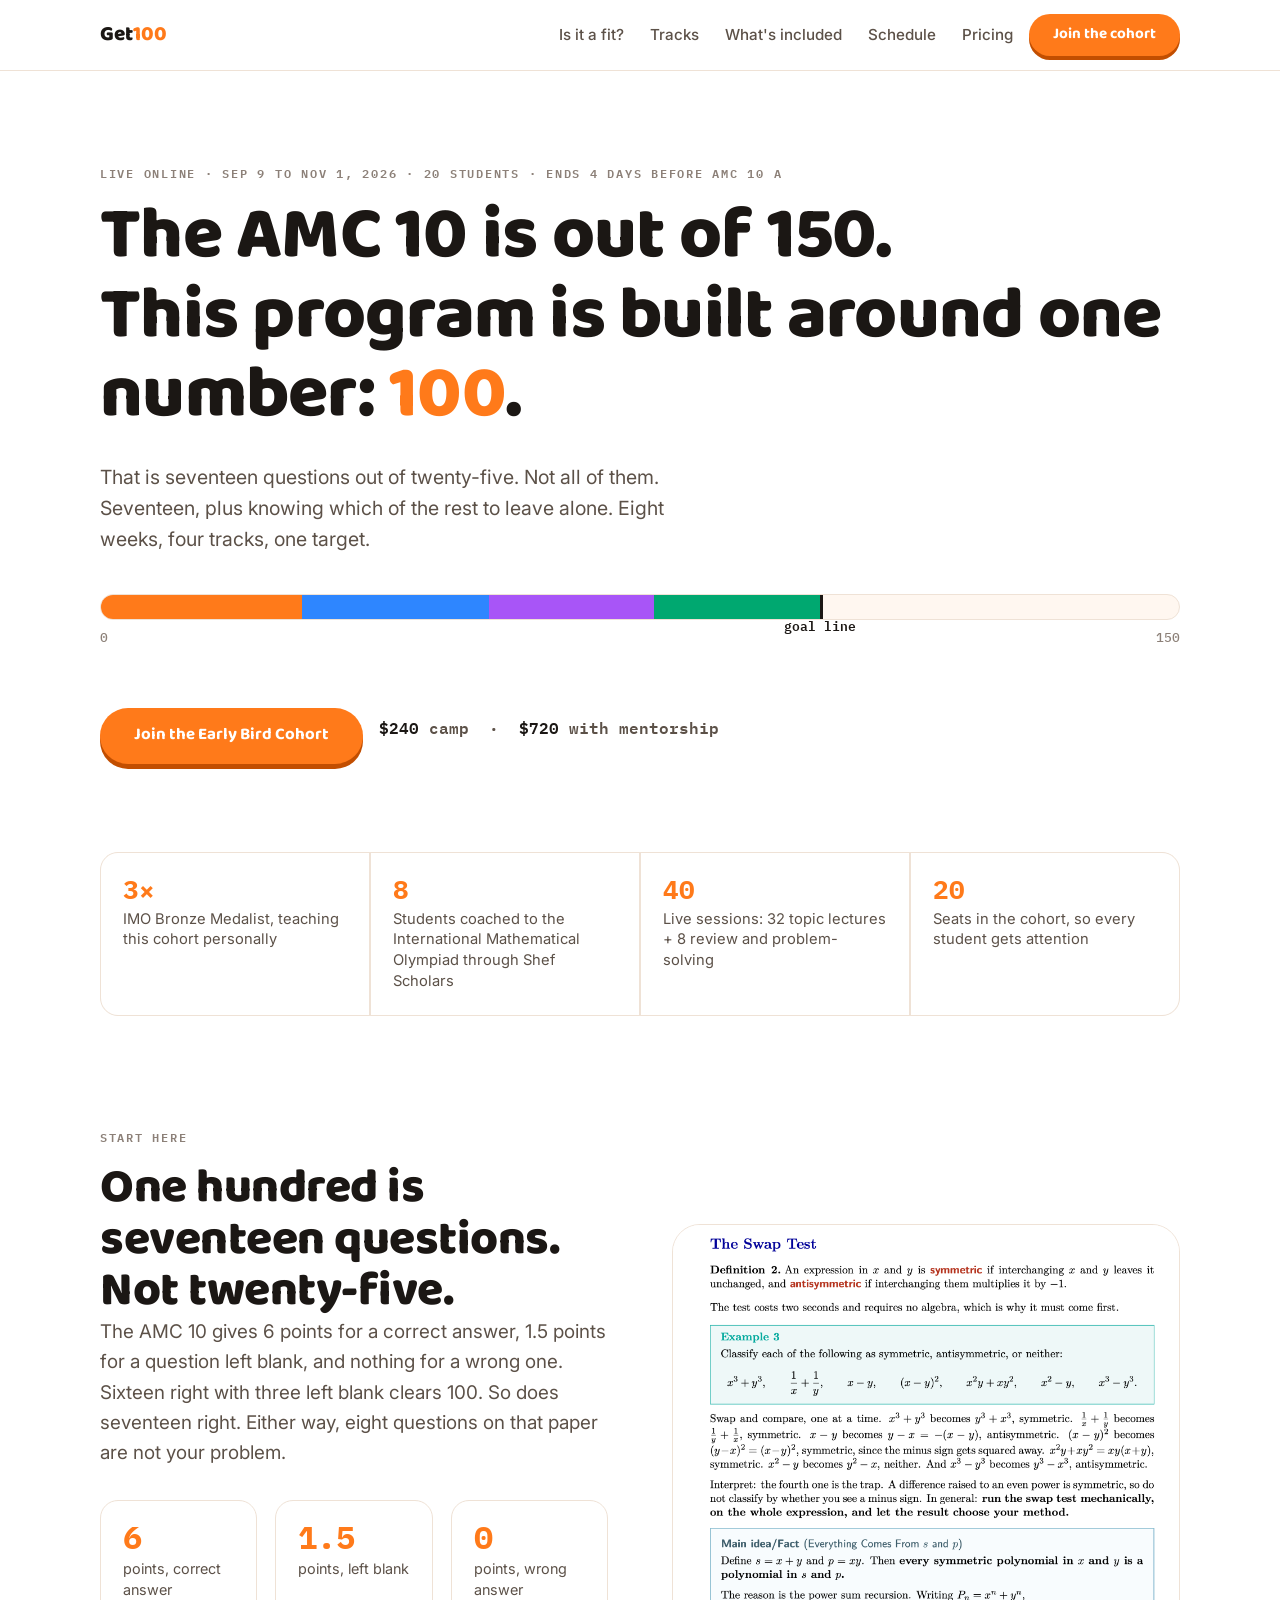
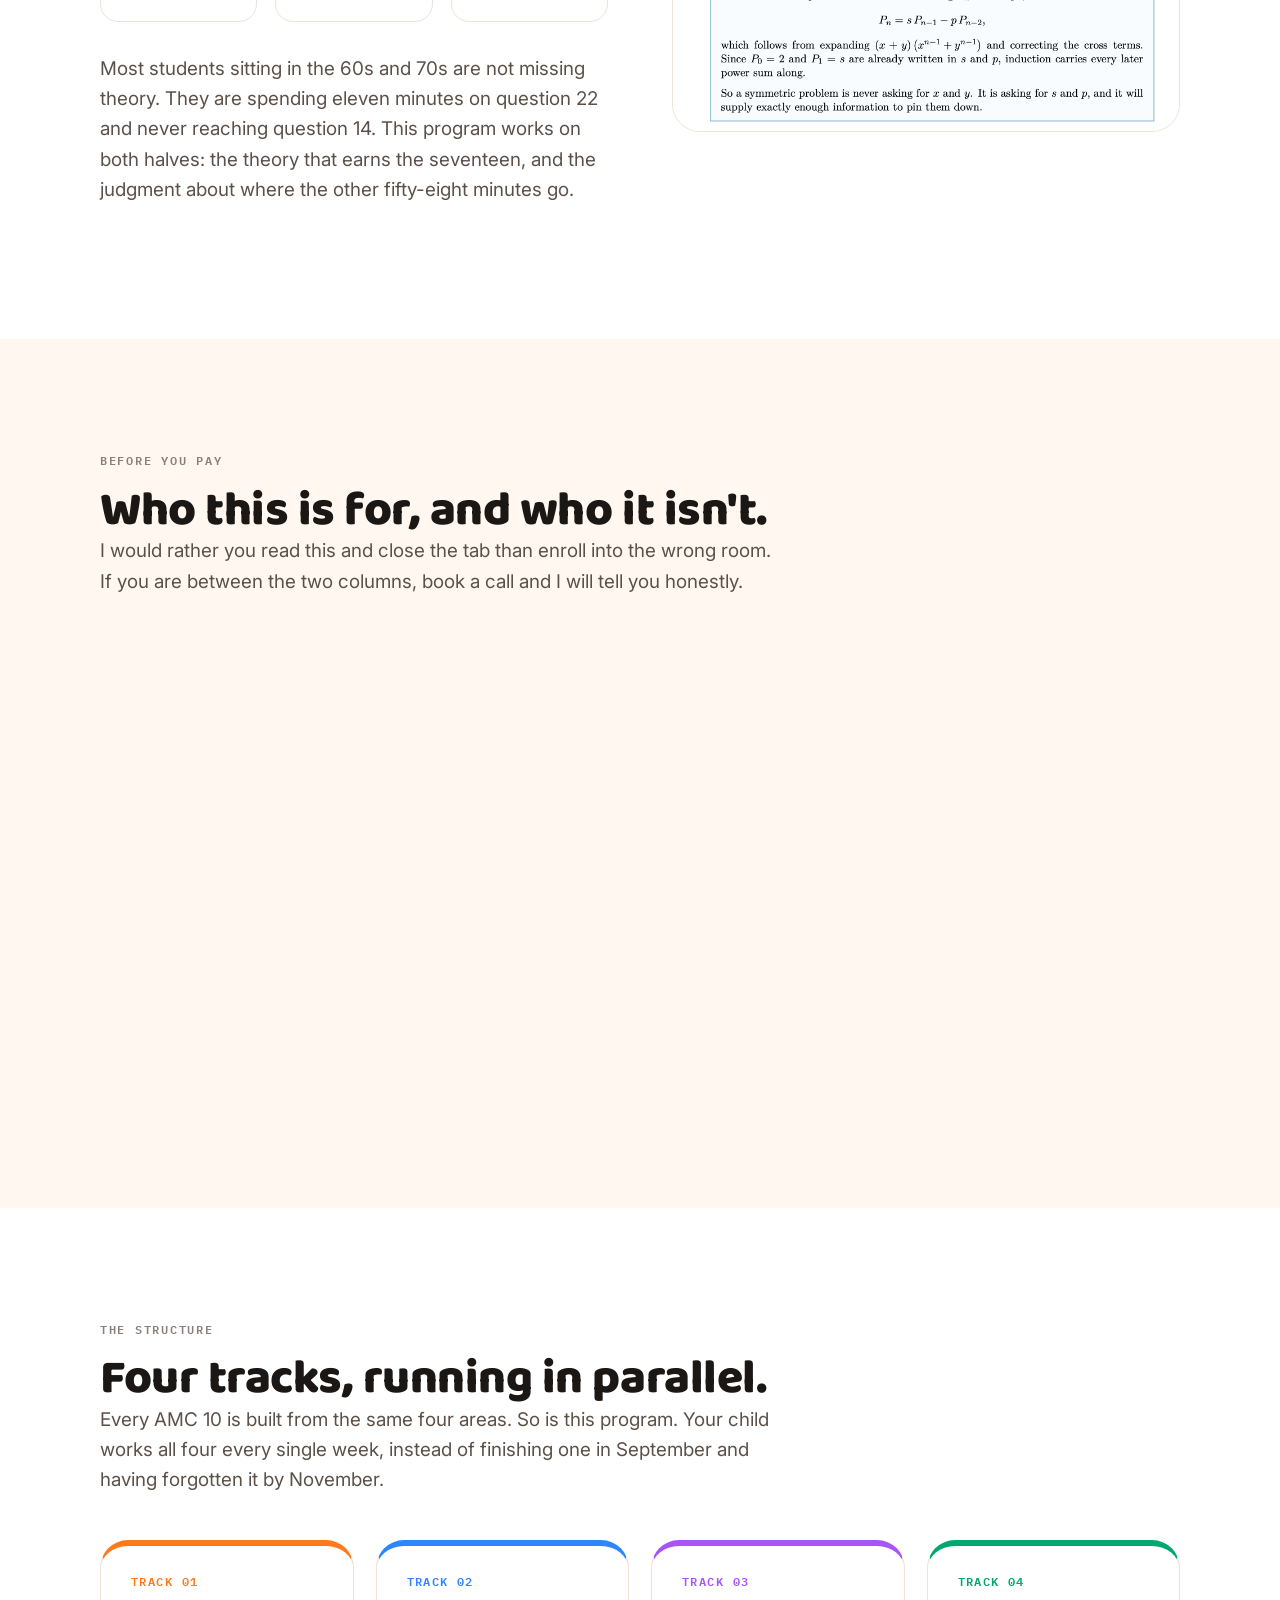
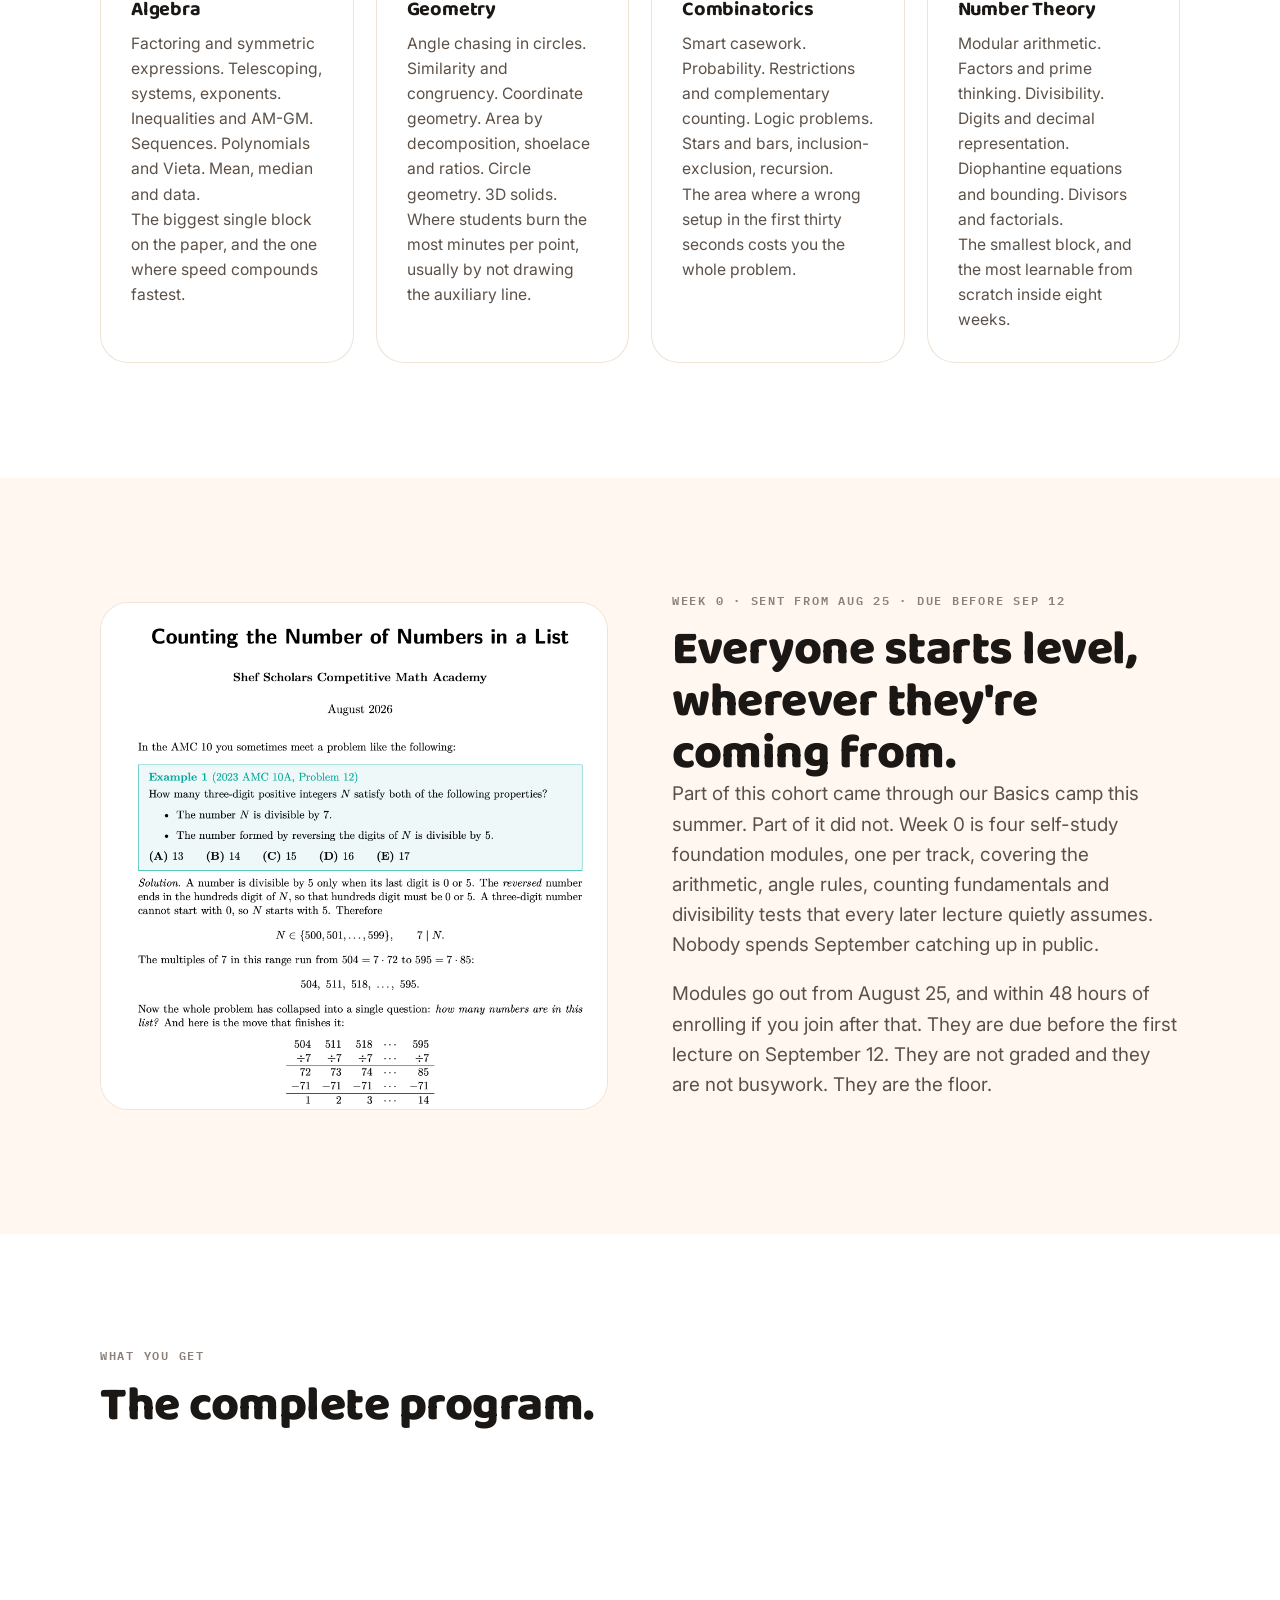
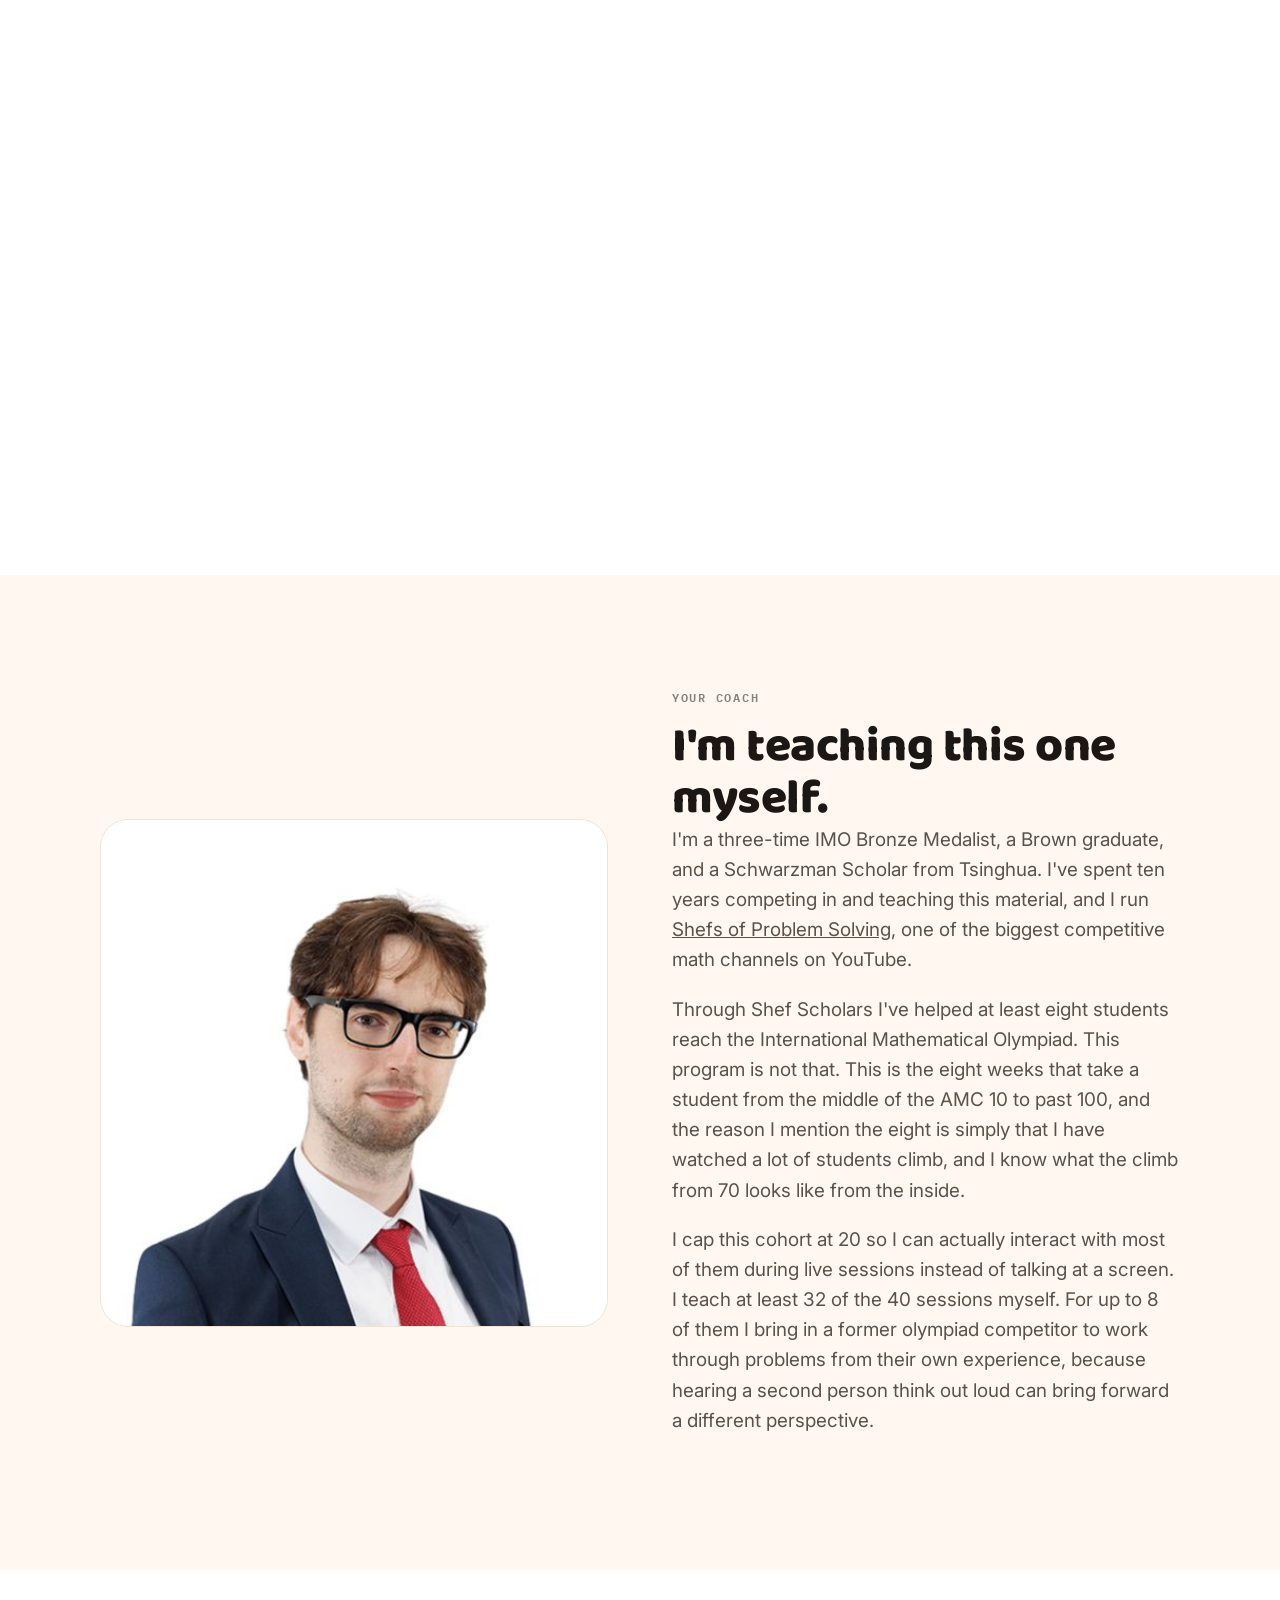
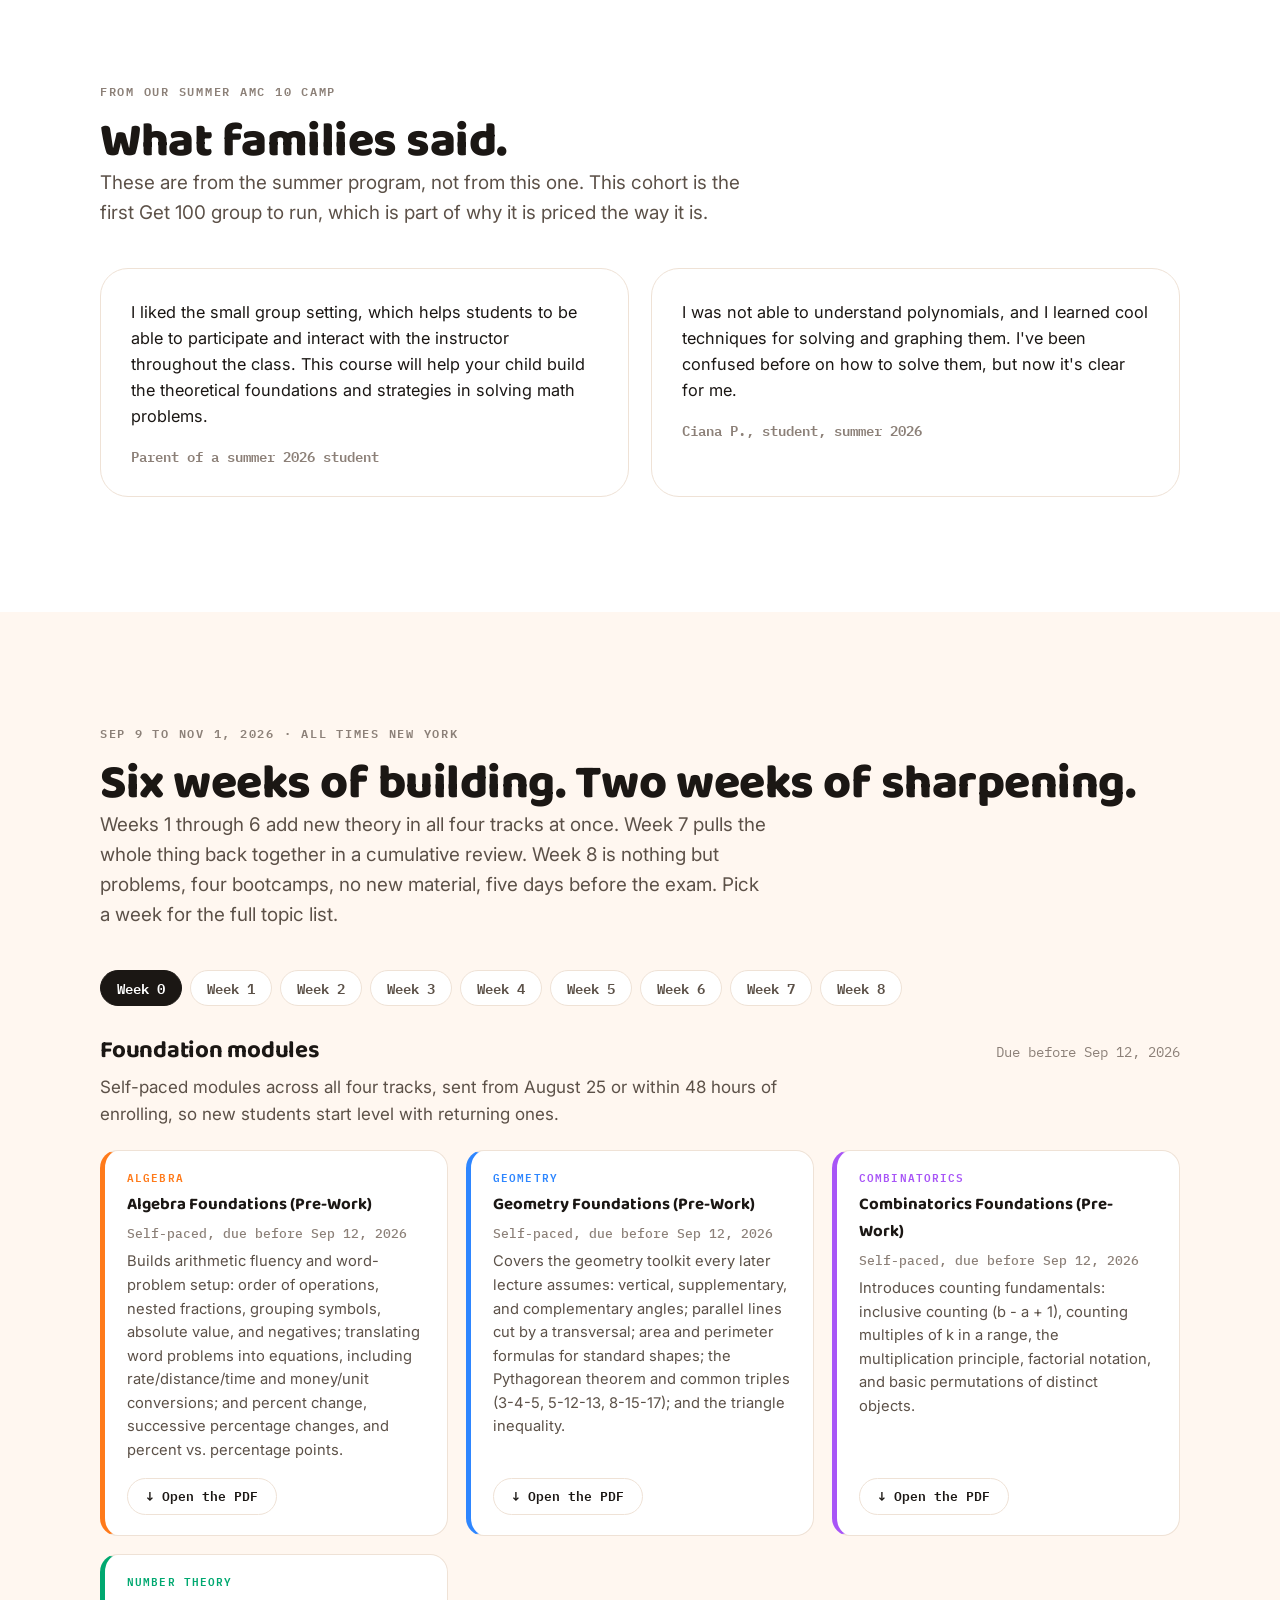
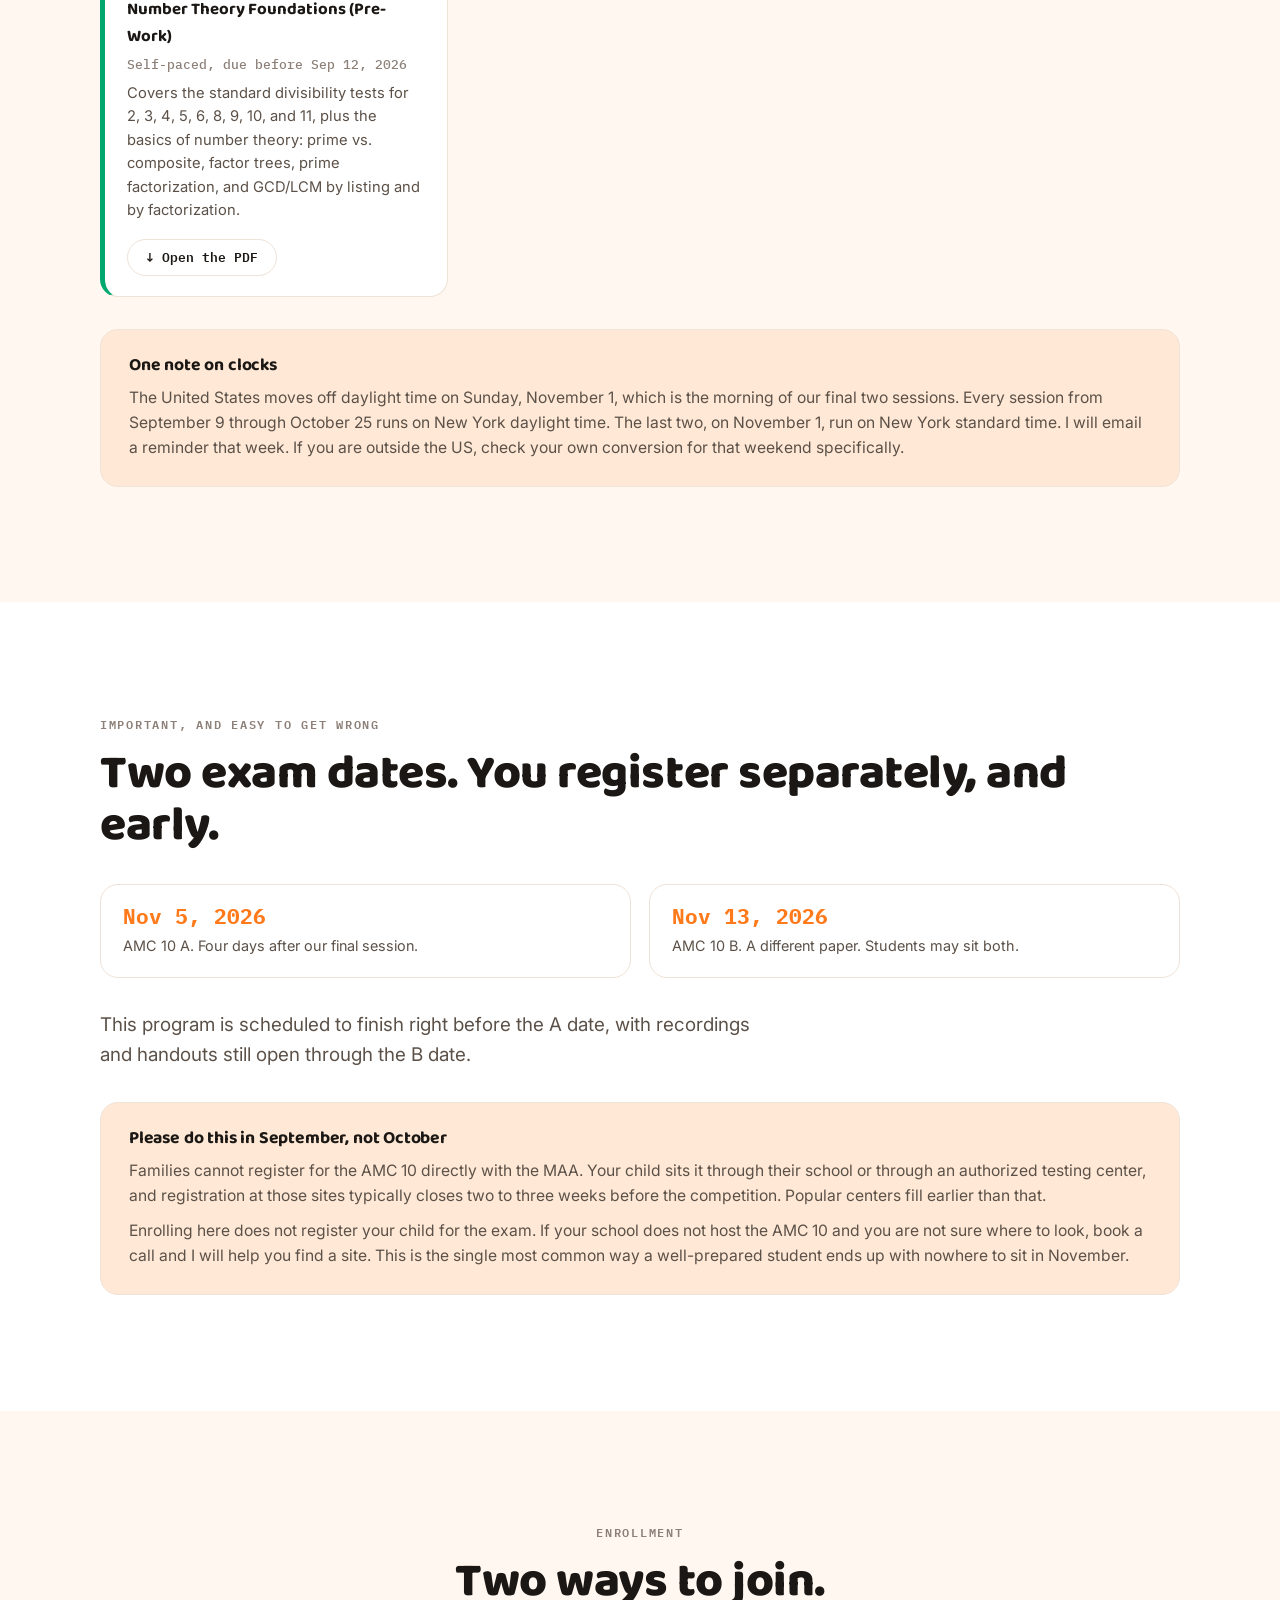
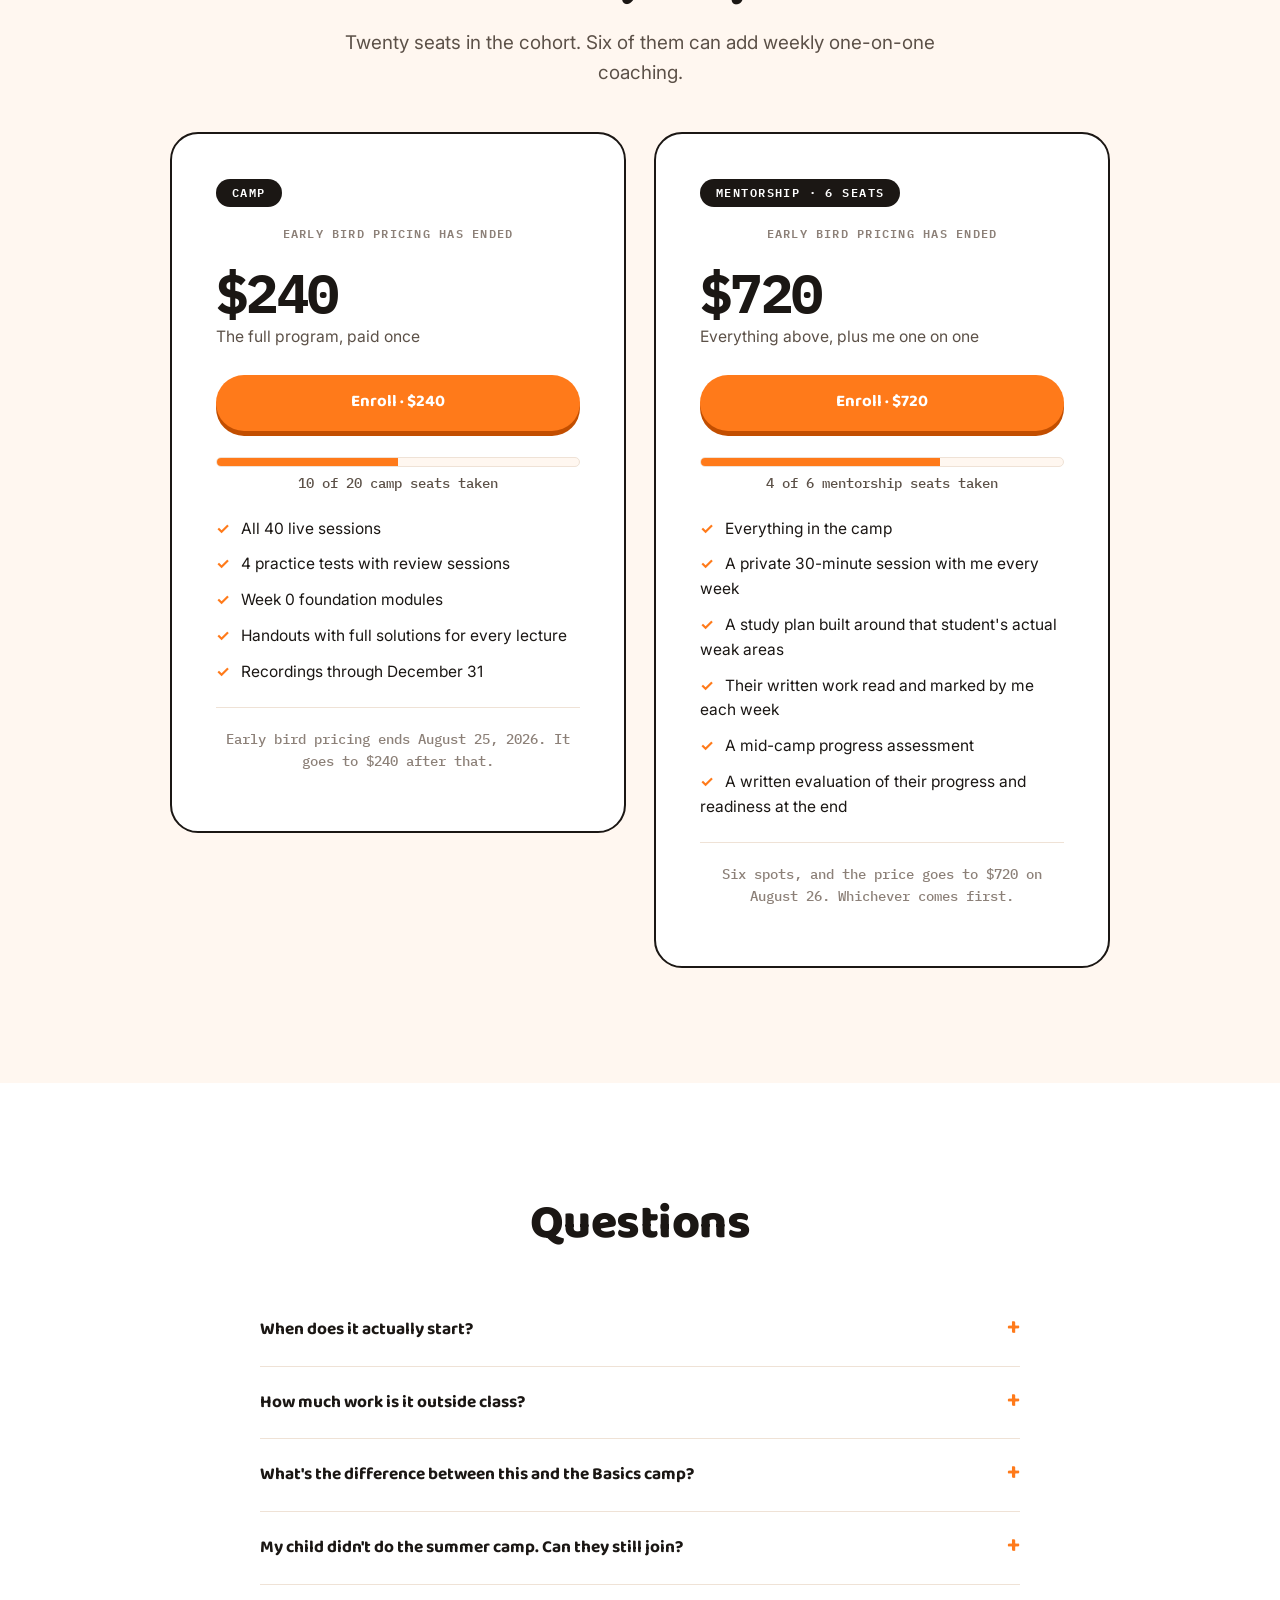
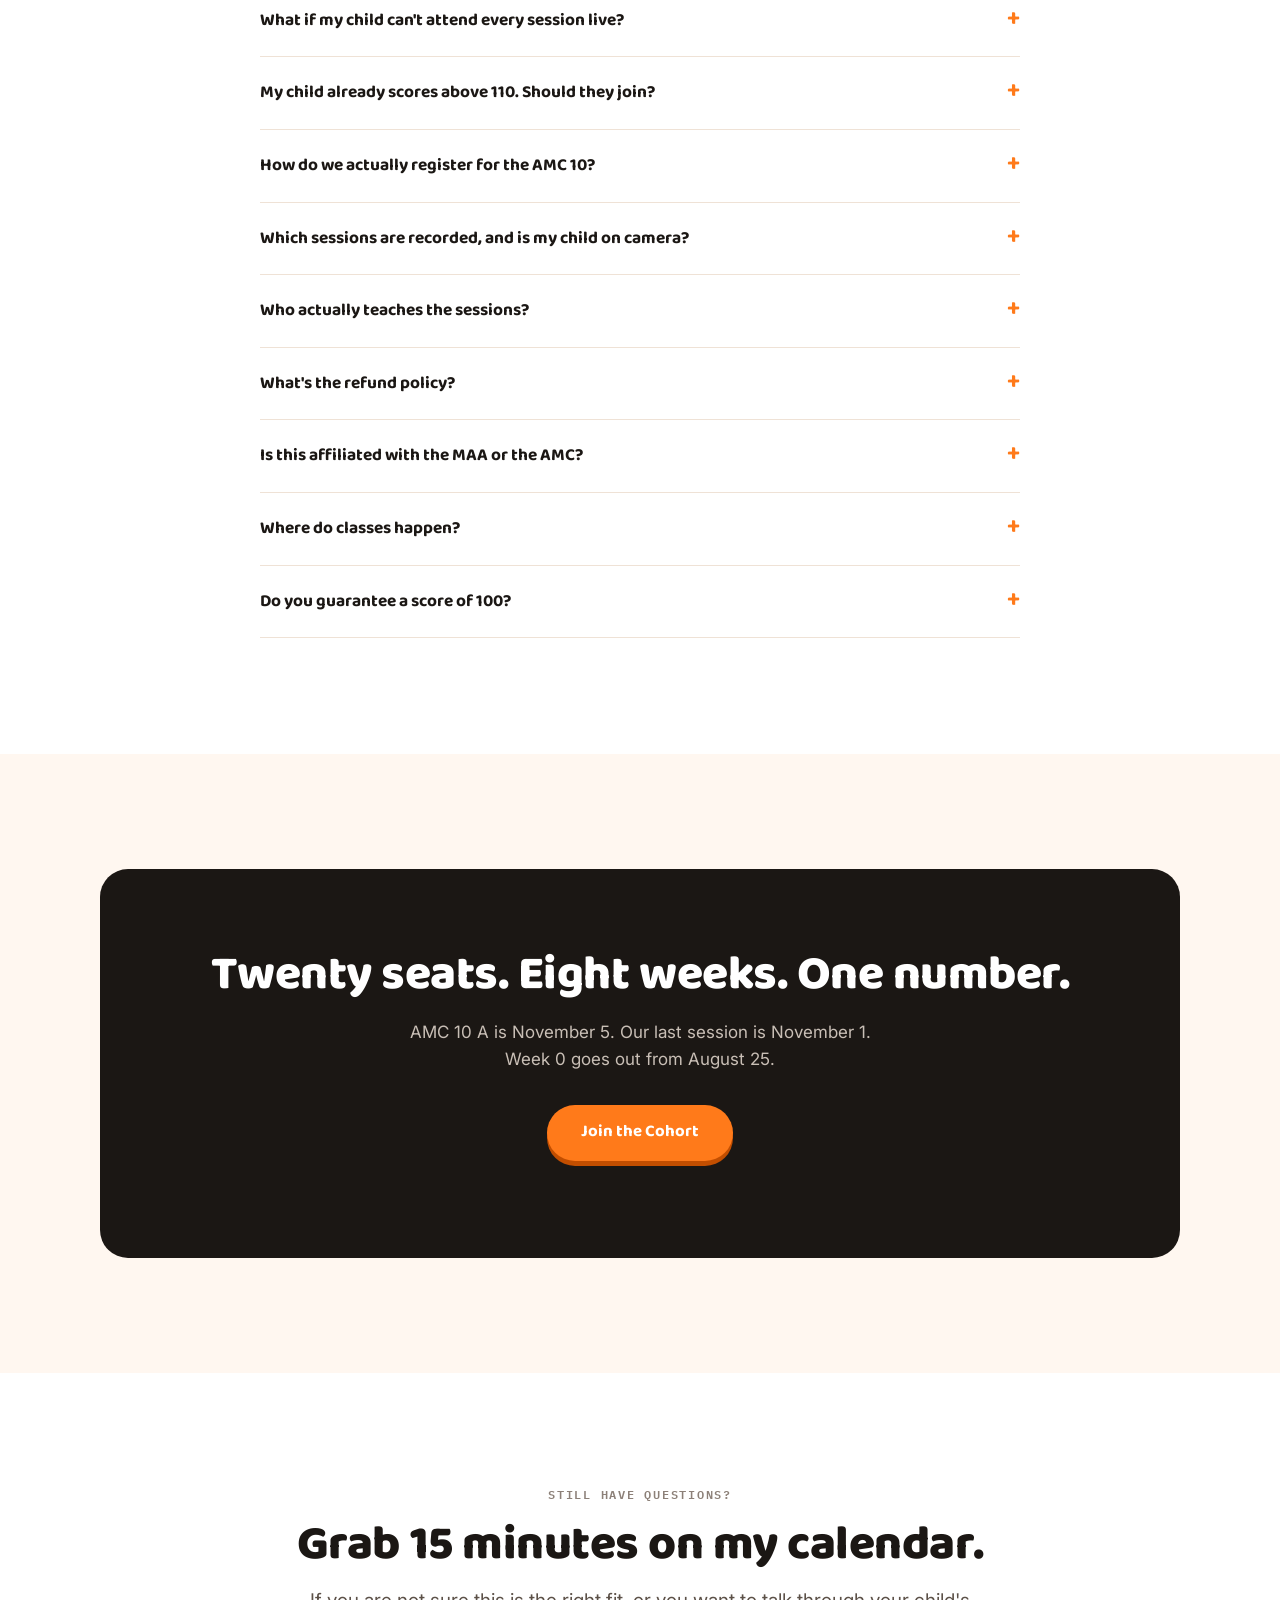
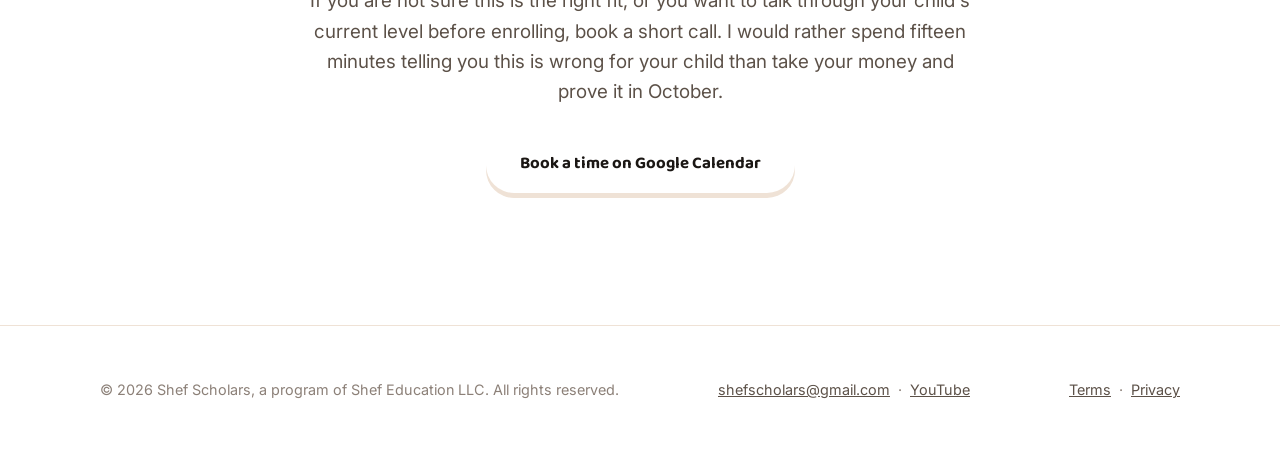
==== commit 95ebbacd: "updated the number of regular students to 10" ====
--- a/index.html
+++ b/index.html
@@ -436,8 +436,8 @@
           <!-- TODO: update --taken and the count below as seats fill. 0/20 at launch.
                If you are not going to update this by hand, delete the whole .seats block.
                A bar frozen at zero in October is worse than no bar. -->
-          <div class="seats__bar" style="--taken:35%"><i></i></div>
-          <p class="seats__txt">7 of 20 camp seats taken</p>
+          <div class="seats__bar" style="--taken:50%"><i></i></div>
+          <p class="seats__txt">10 of 20 camp seats taken</p>
         </div>
 
         <ul>
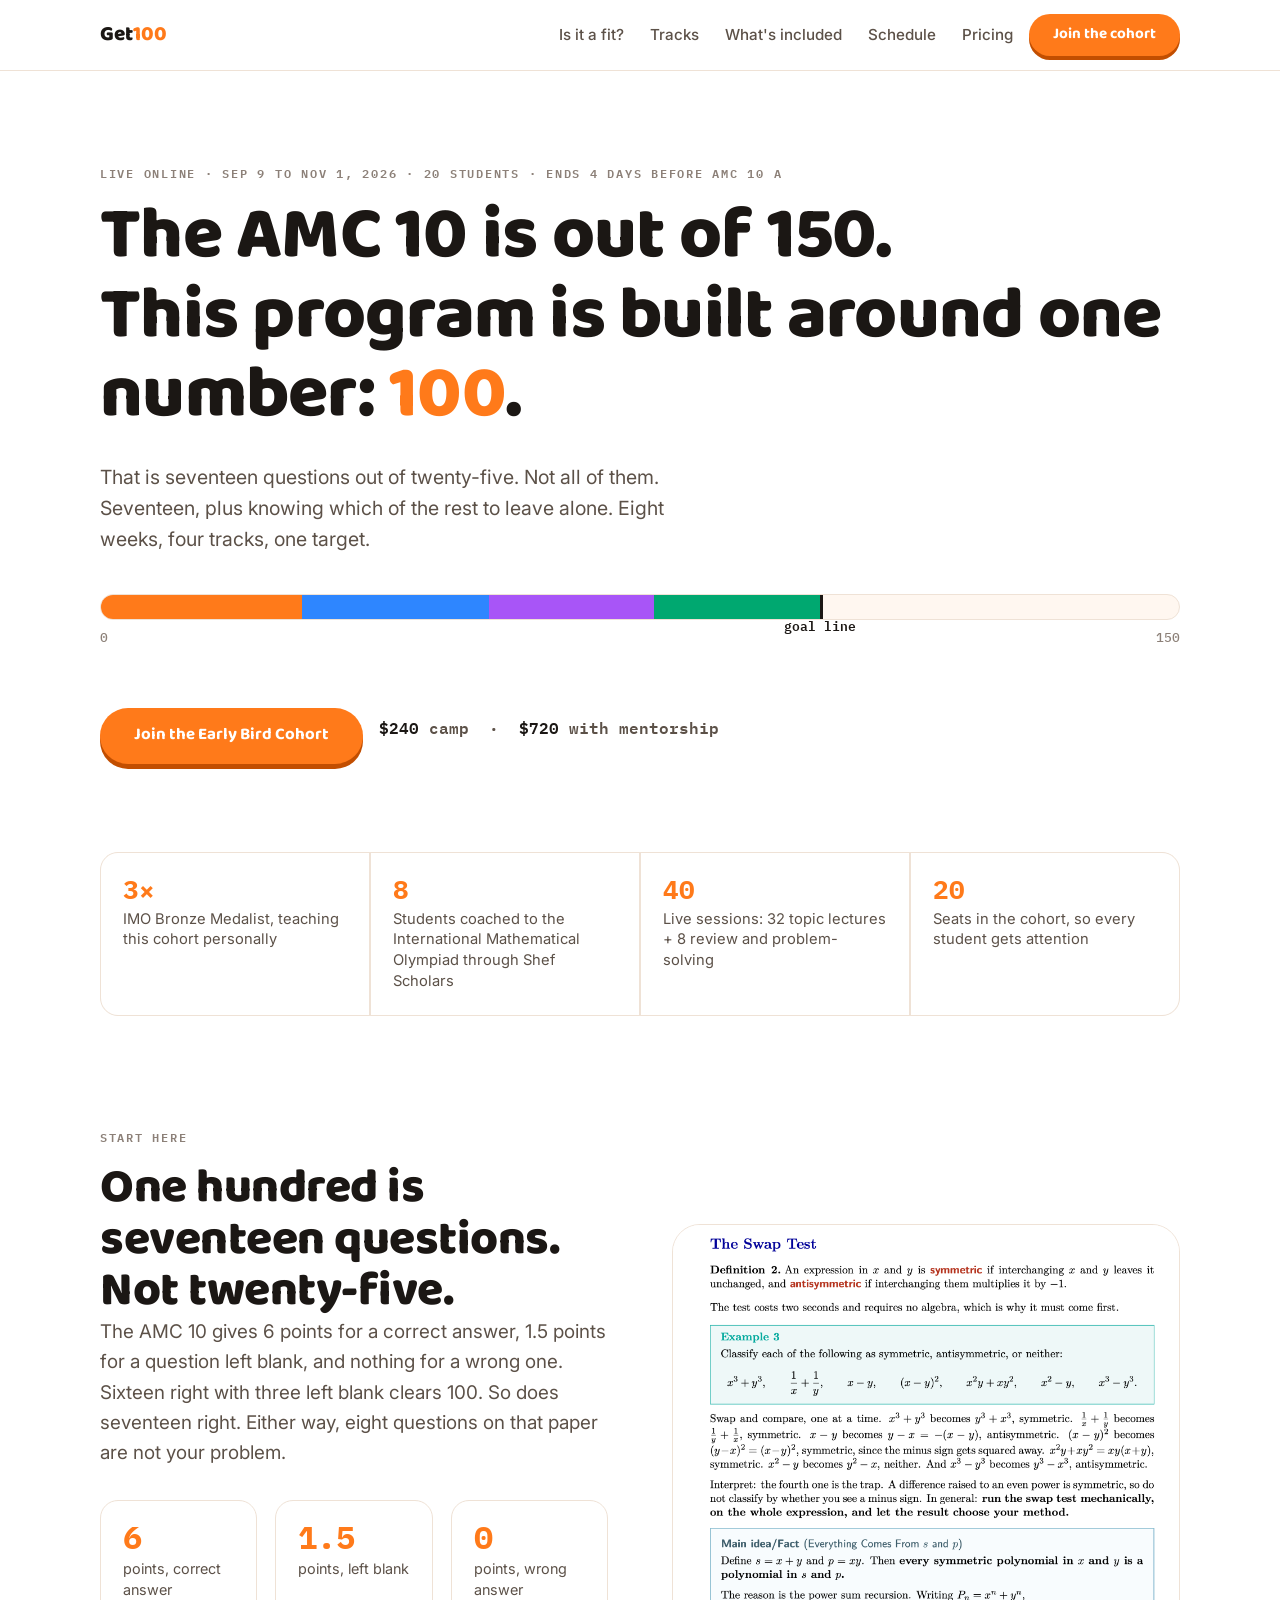
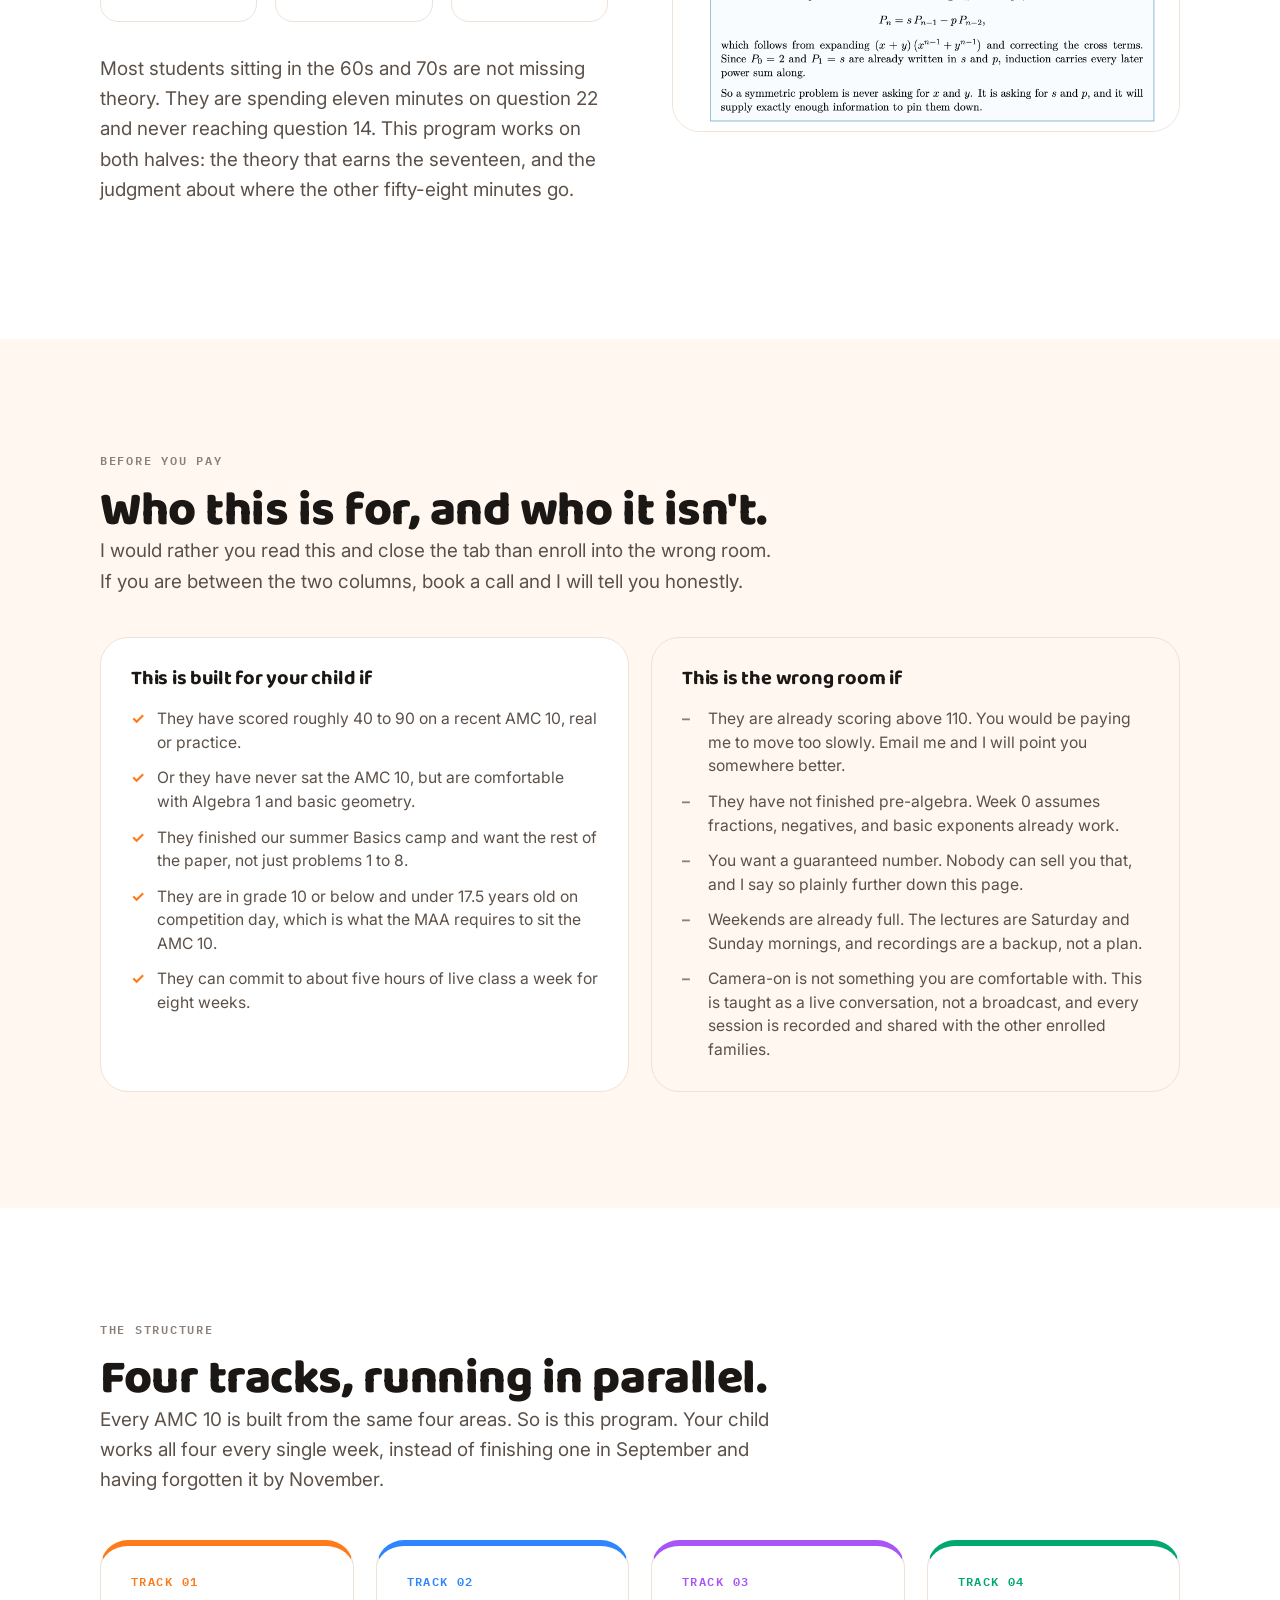
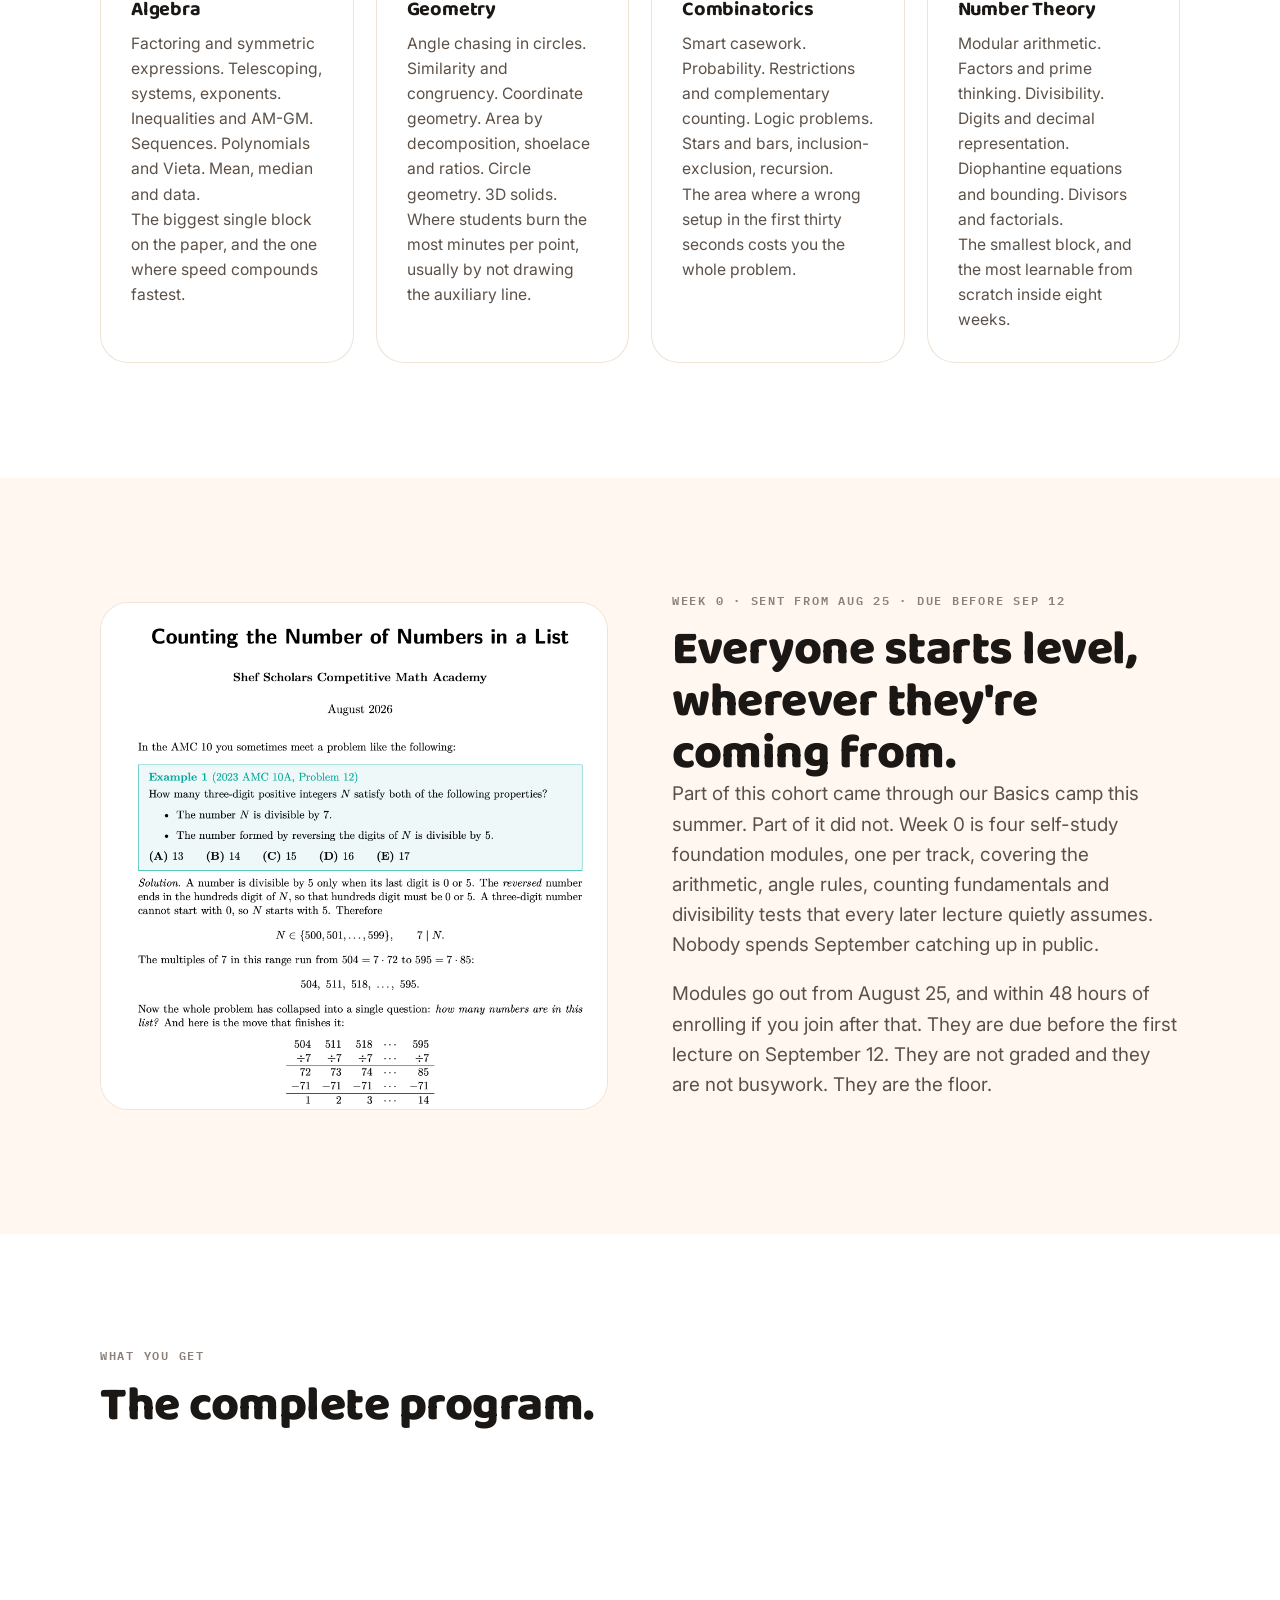
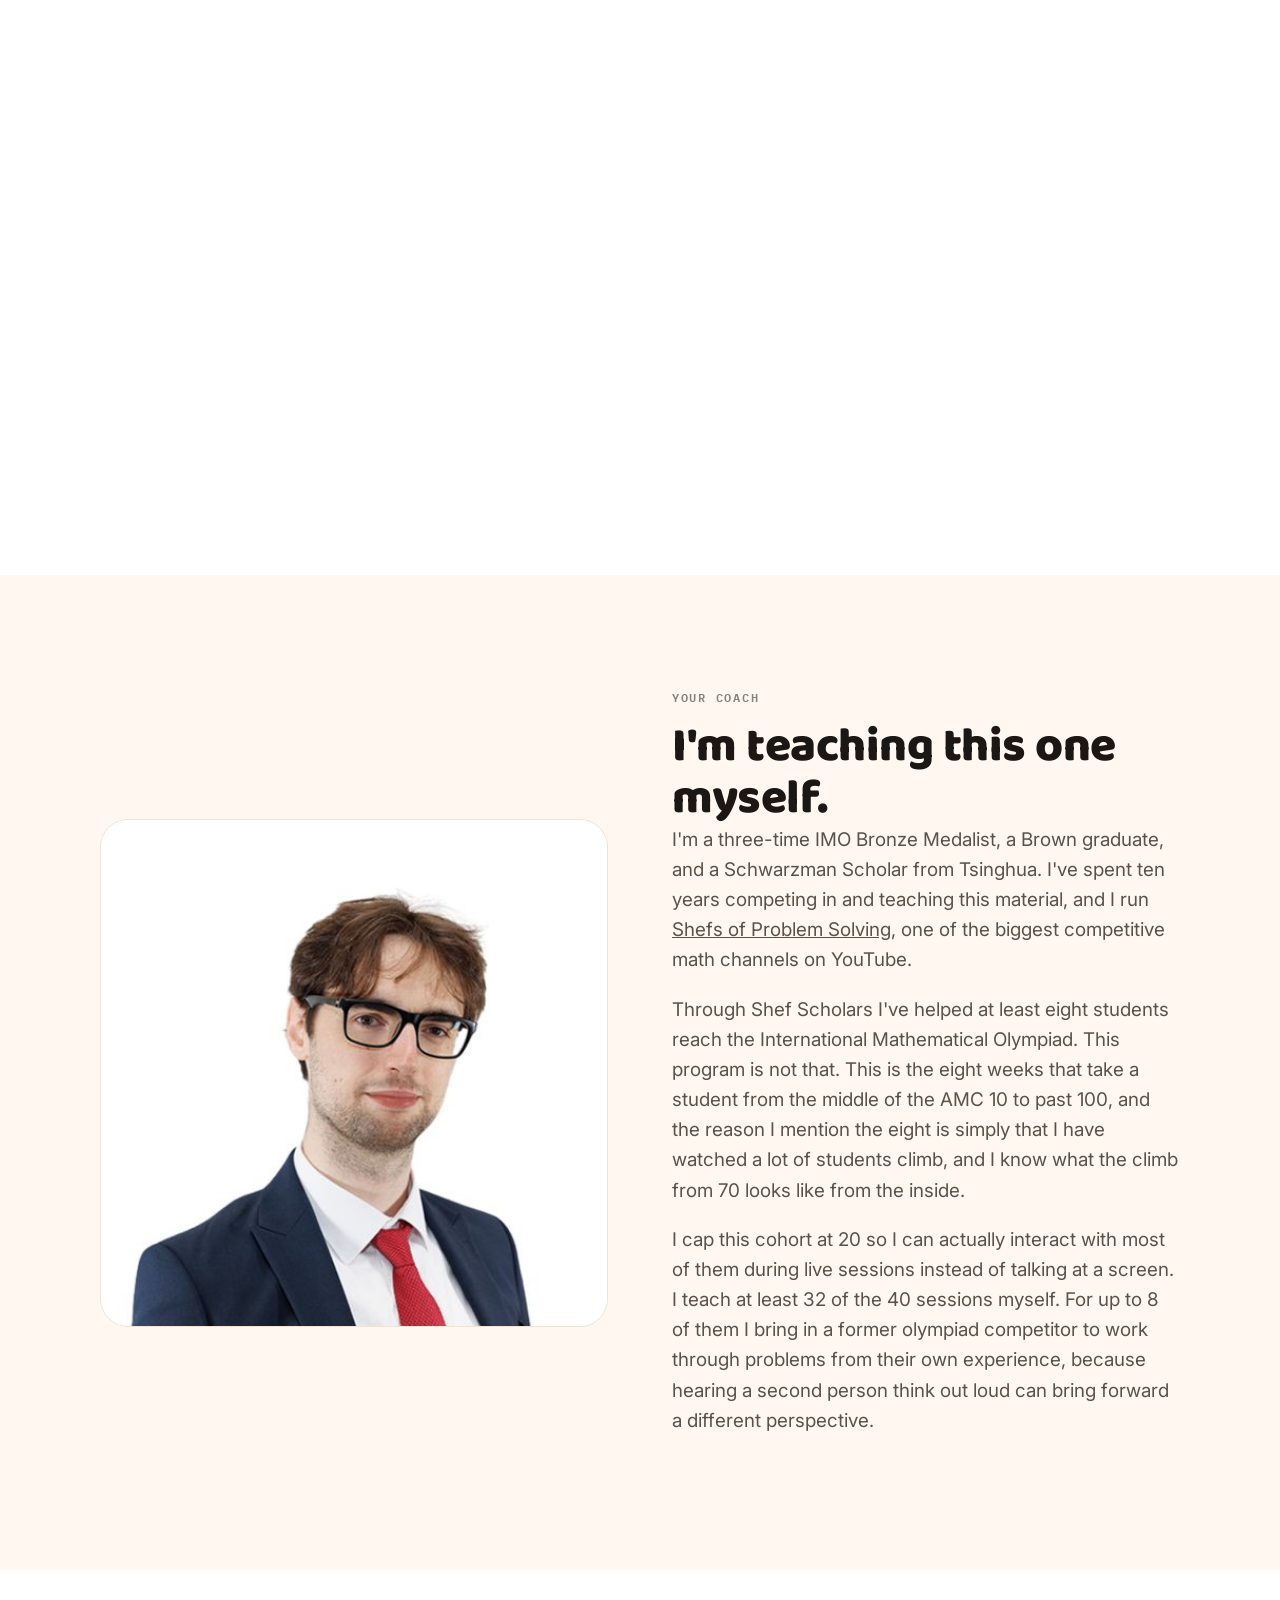
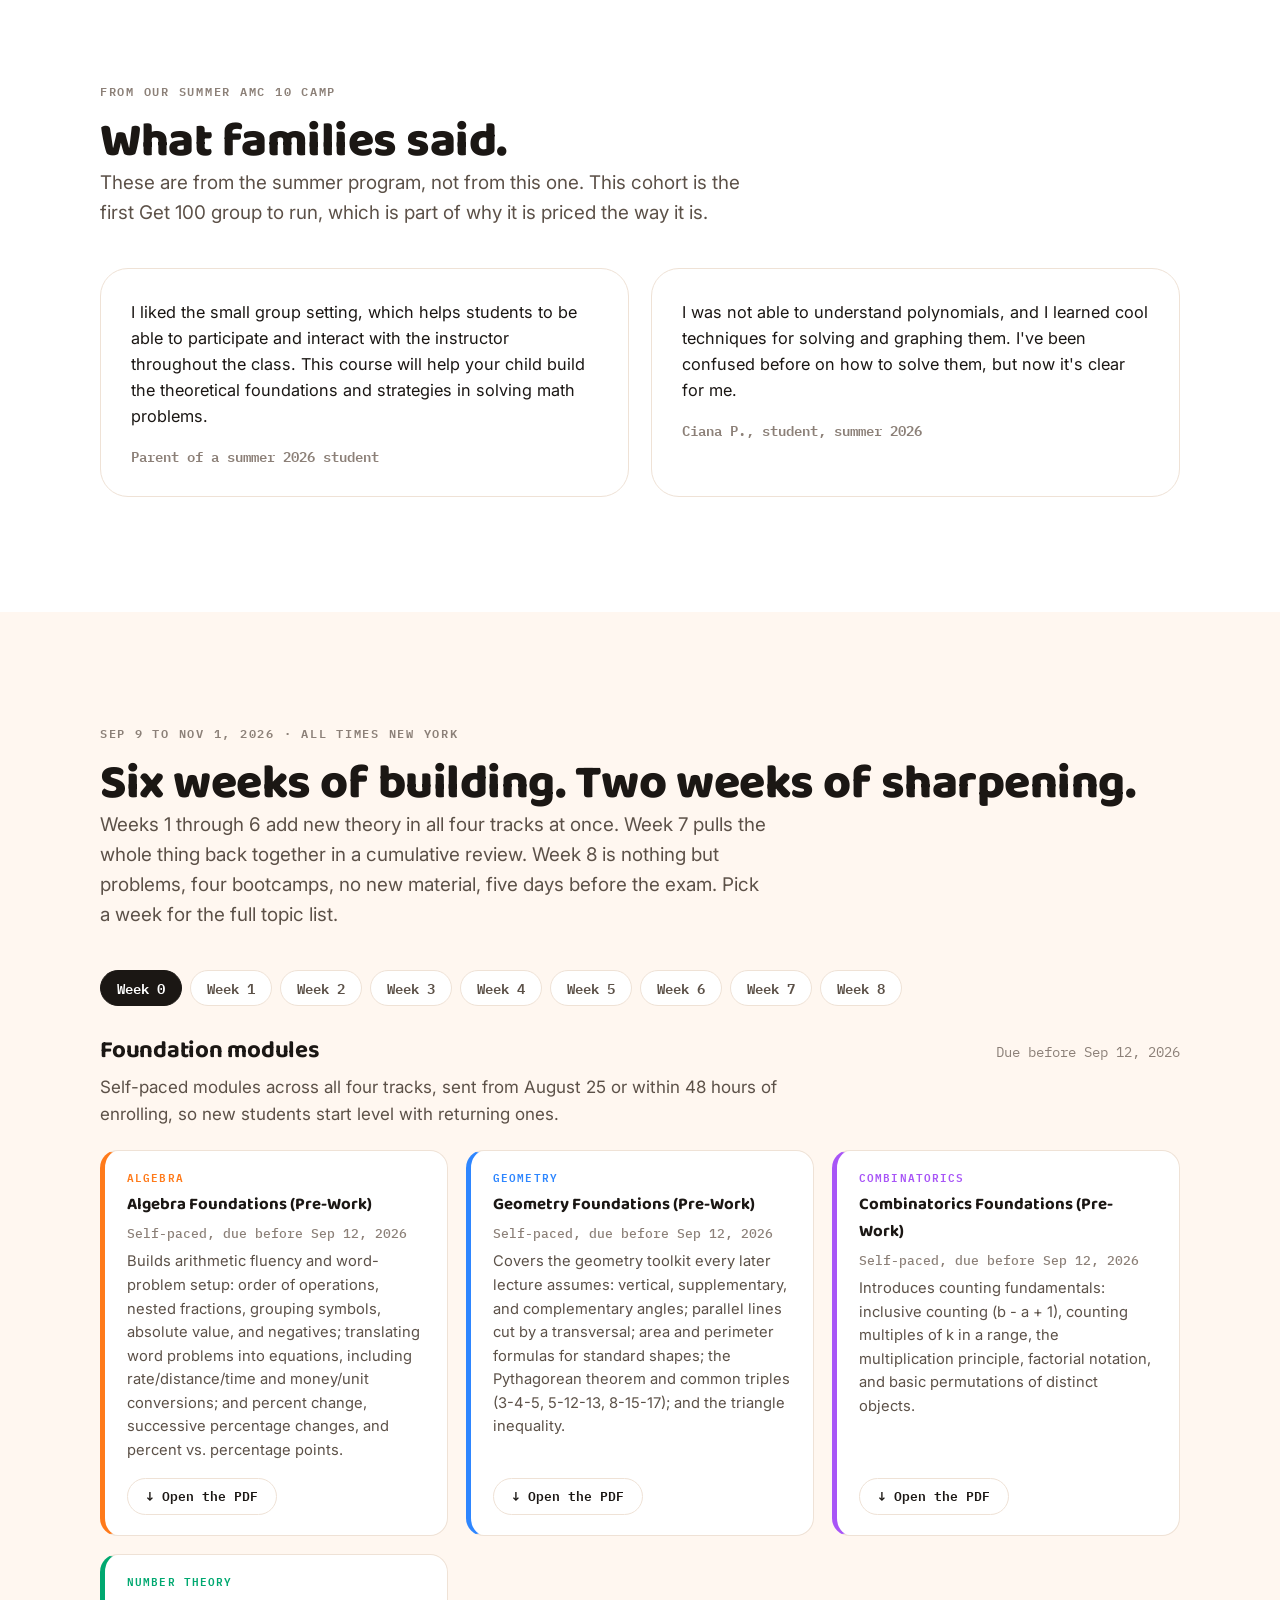
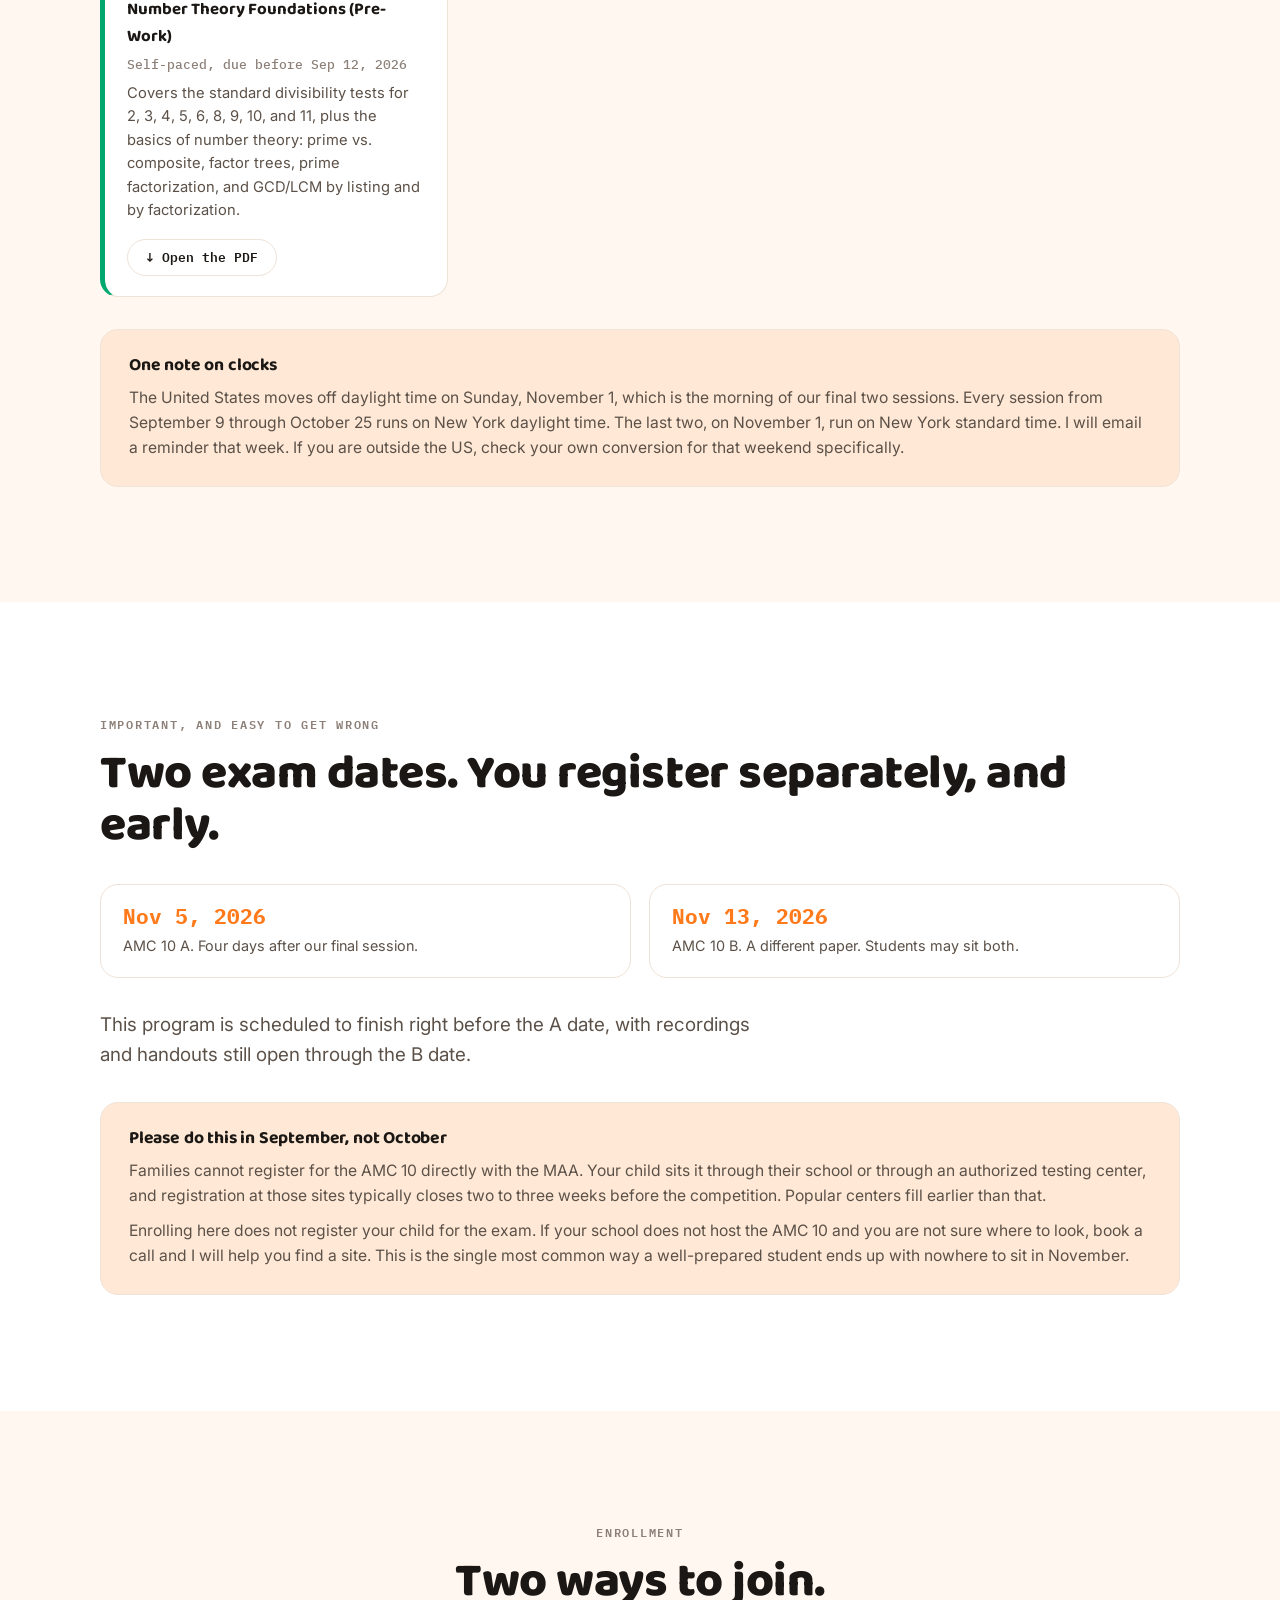
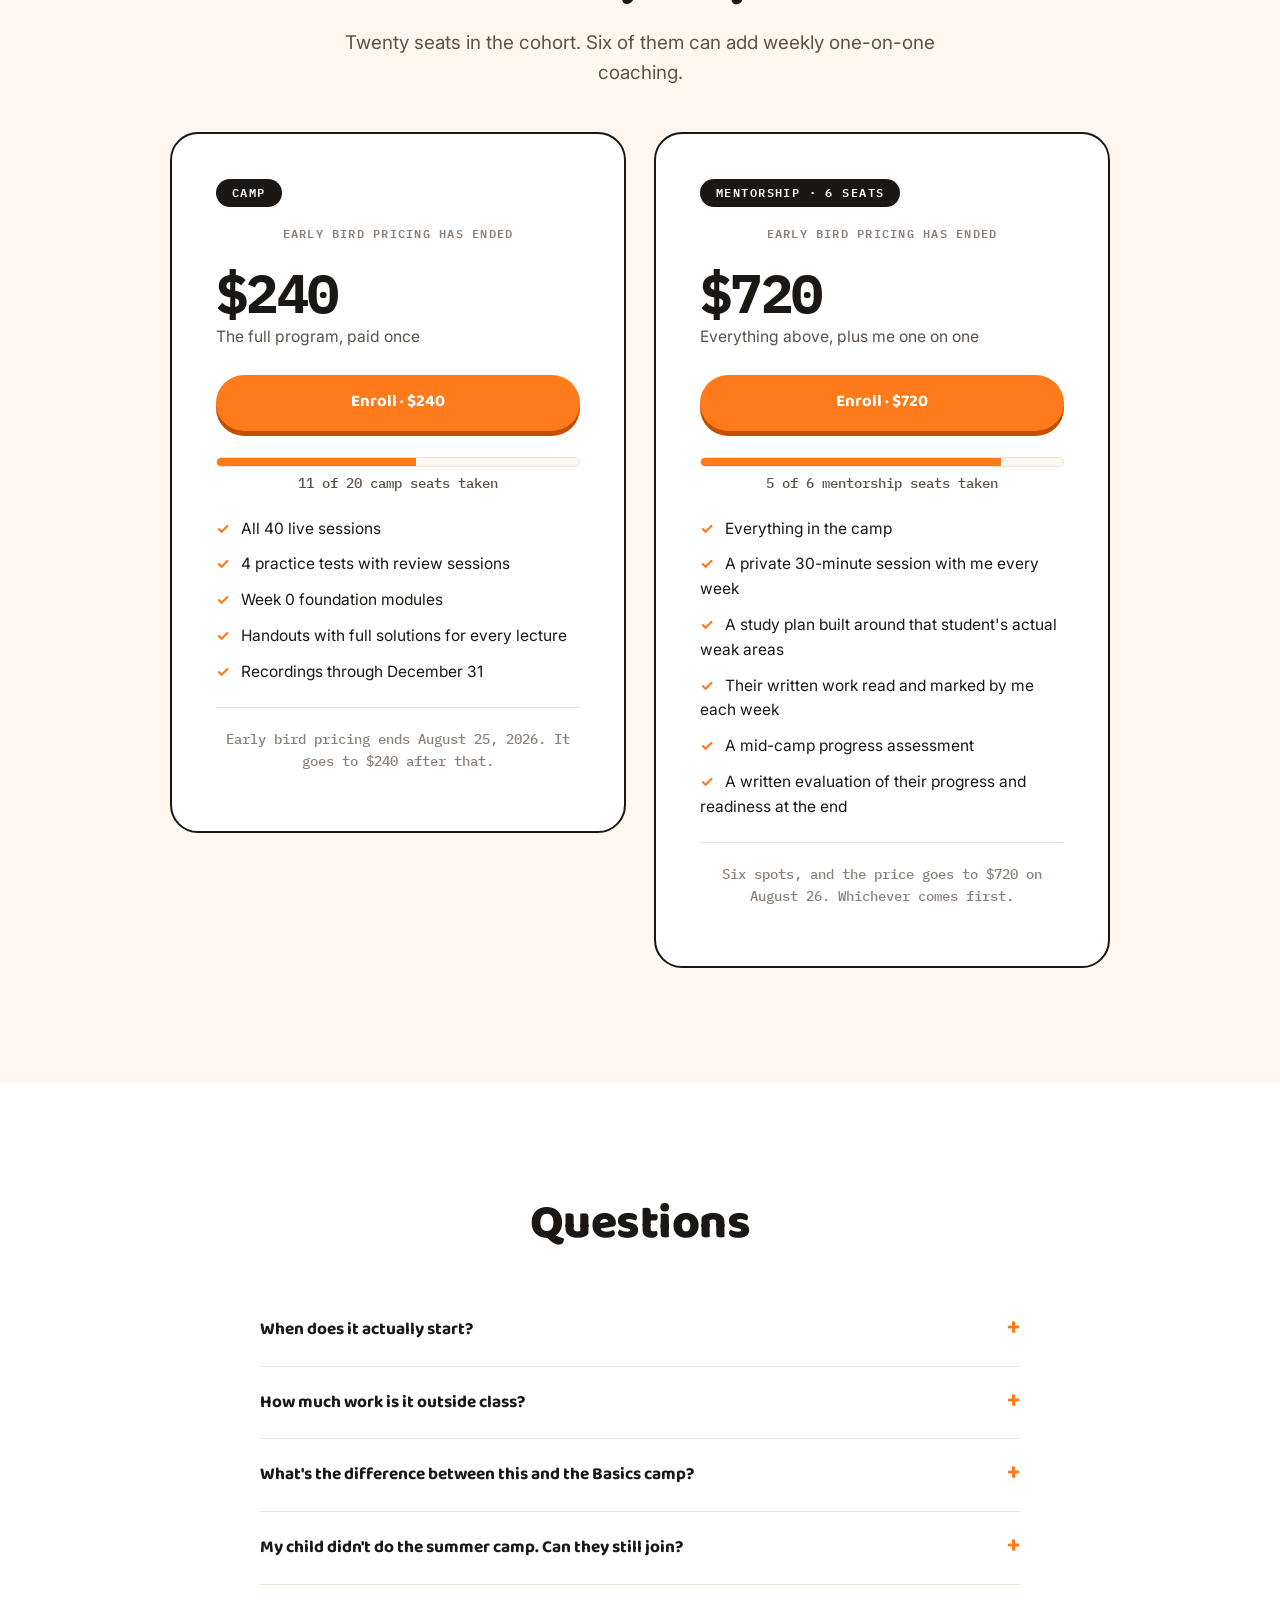
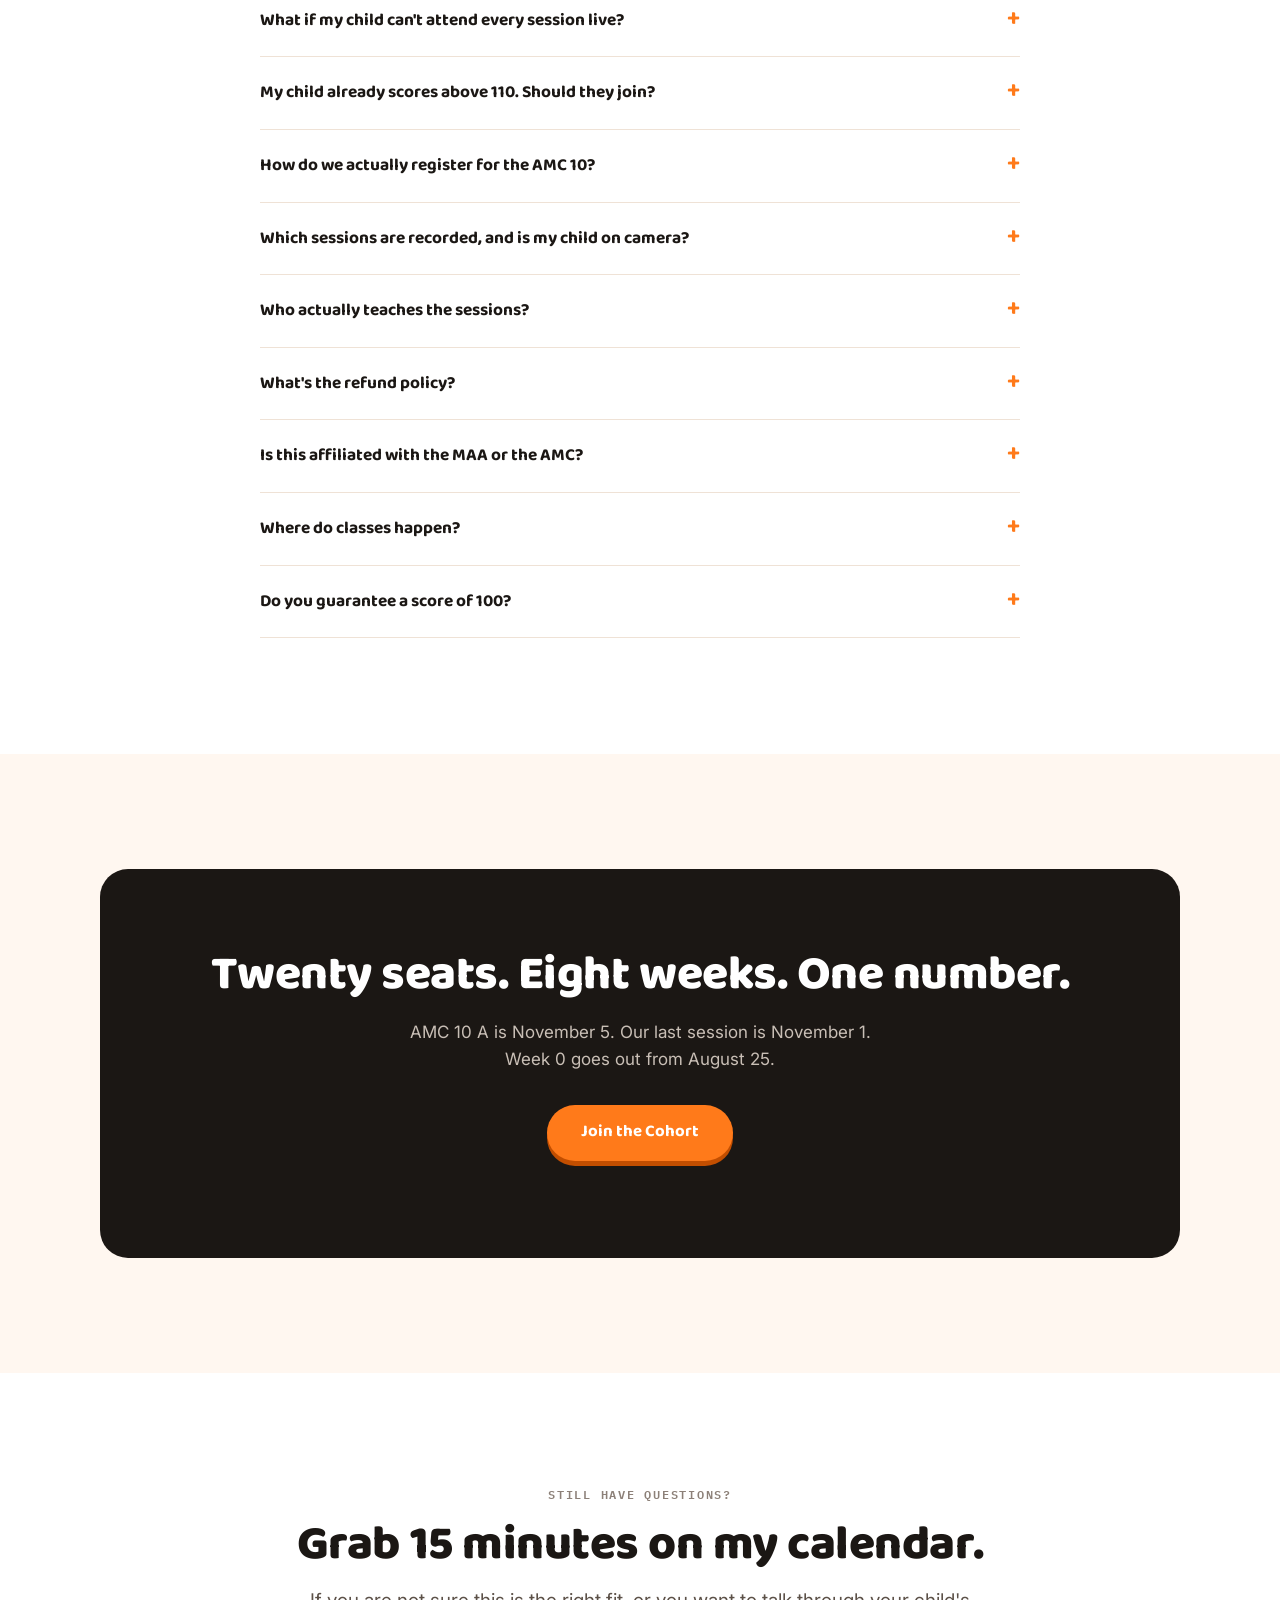
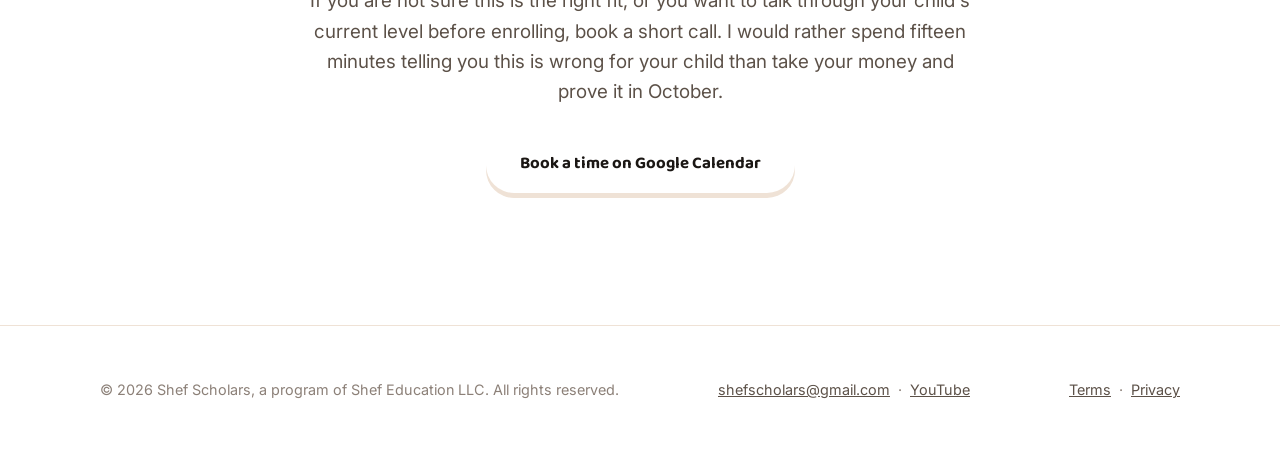
==== commit a7f492d8: "updated the number of students" ====
--- a/index.html
+++ b/index.html
@@ -436,8 +436,8 @@
           <!-- TODO: update --taken and the count below as seats fill. 0/20 at launch.
                If you are not going to update this by hand, delete the whole .seats block.
                A bar frozen at zero in October is worse than no bar. -->
-          <div class="seats__bar" style="--taken:50%"><i></i></div>
-          <p class="seats__txt">10 of 20 camp seats taken</p>
+          <div class="seats__bar" style="--taken:55%"><i></i></div>
+          <p class="seats__txt">11 of 20 camp seats taken</p>
         </div>
 
         <ul>
@@ -478,8 +478,8 @@
 
         <div class="seats">
           <!-- TODO: update --taken and the count below as seats fill. 0/6 at launch. -->
-          <div class="seats__bar" style="--taken:66%"><i></i></div>
-          <p class="seats__txt">4 of 6 mentorship seats taken</p>
+          <div class="seats__bar" style="--taken:83%"><i></i></div>
+          <p class="seats__txt">5 of 6 mentorship seats taken</p>
         </div>
 
         <ul>
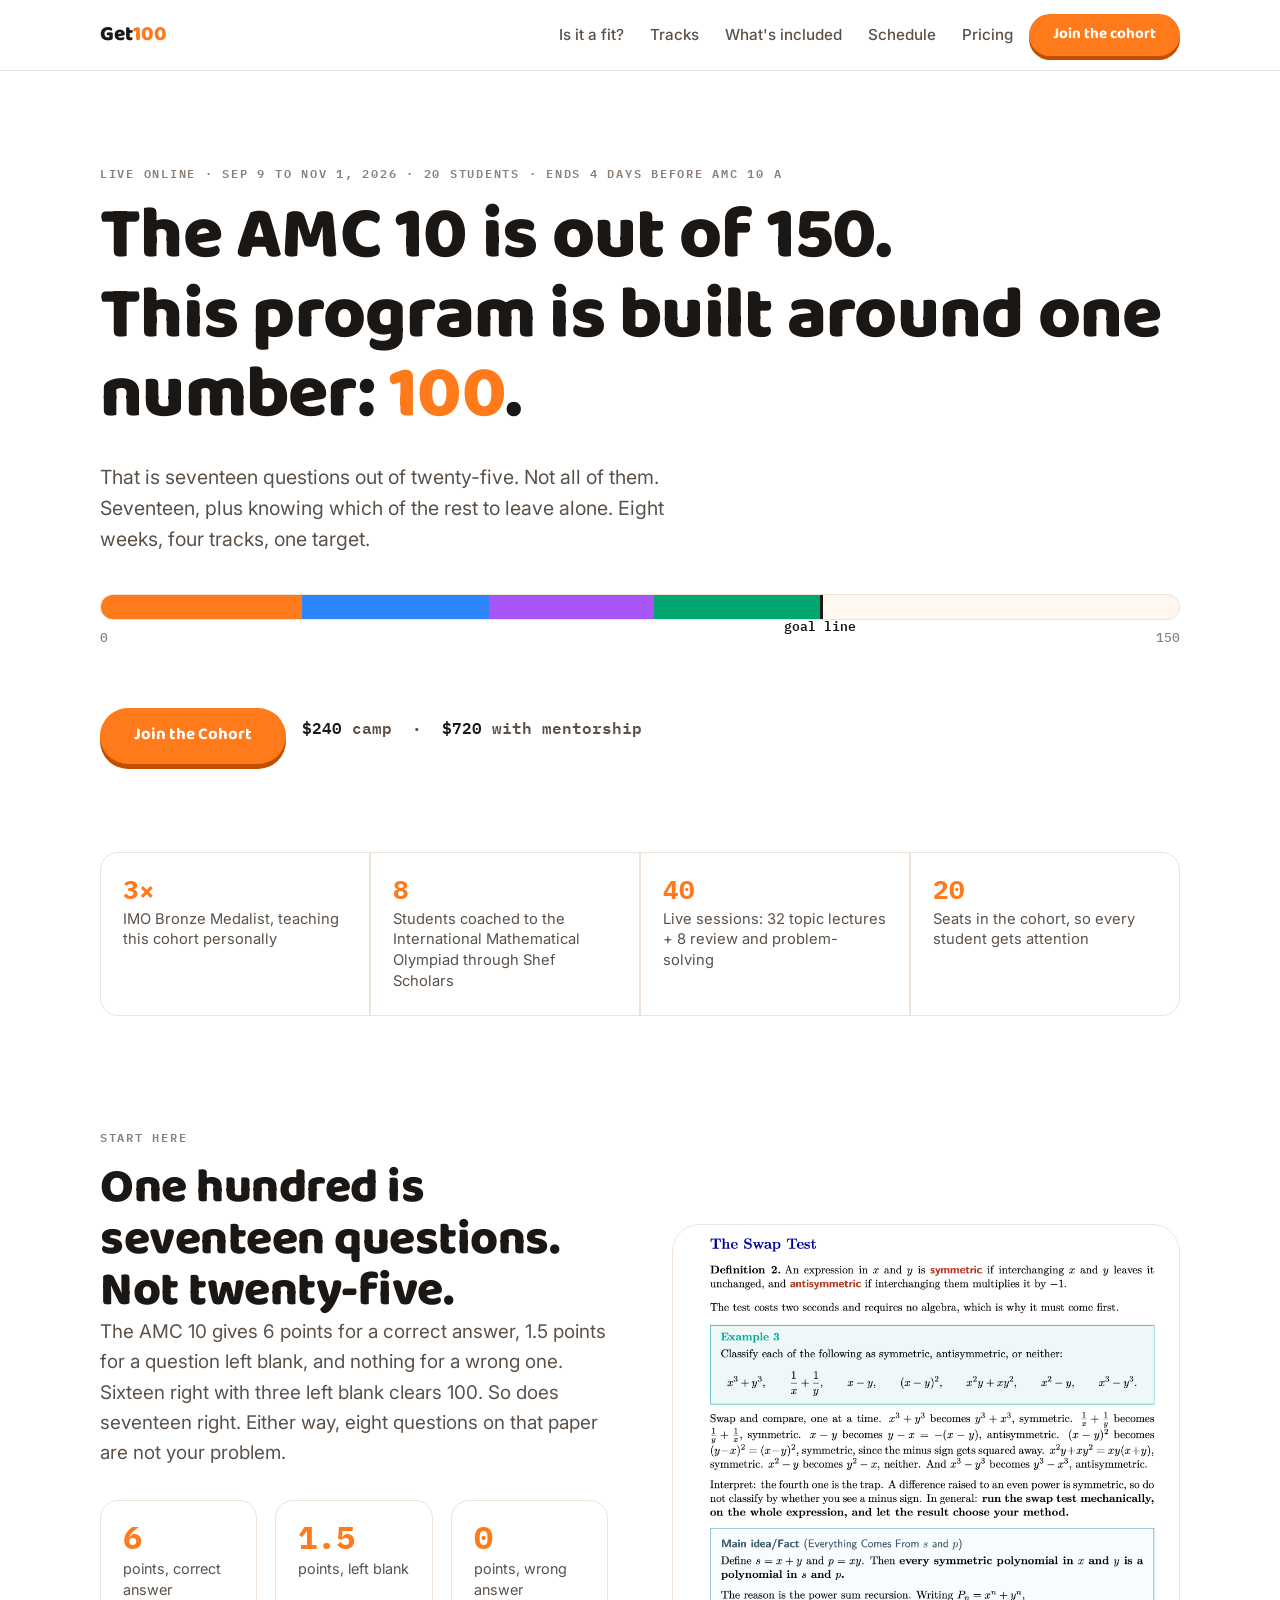
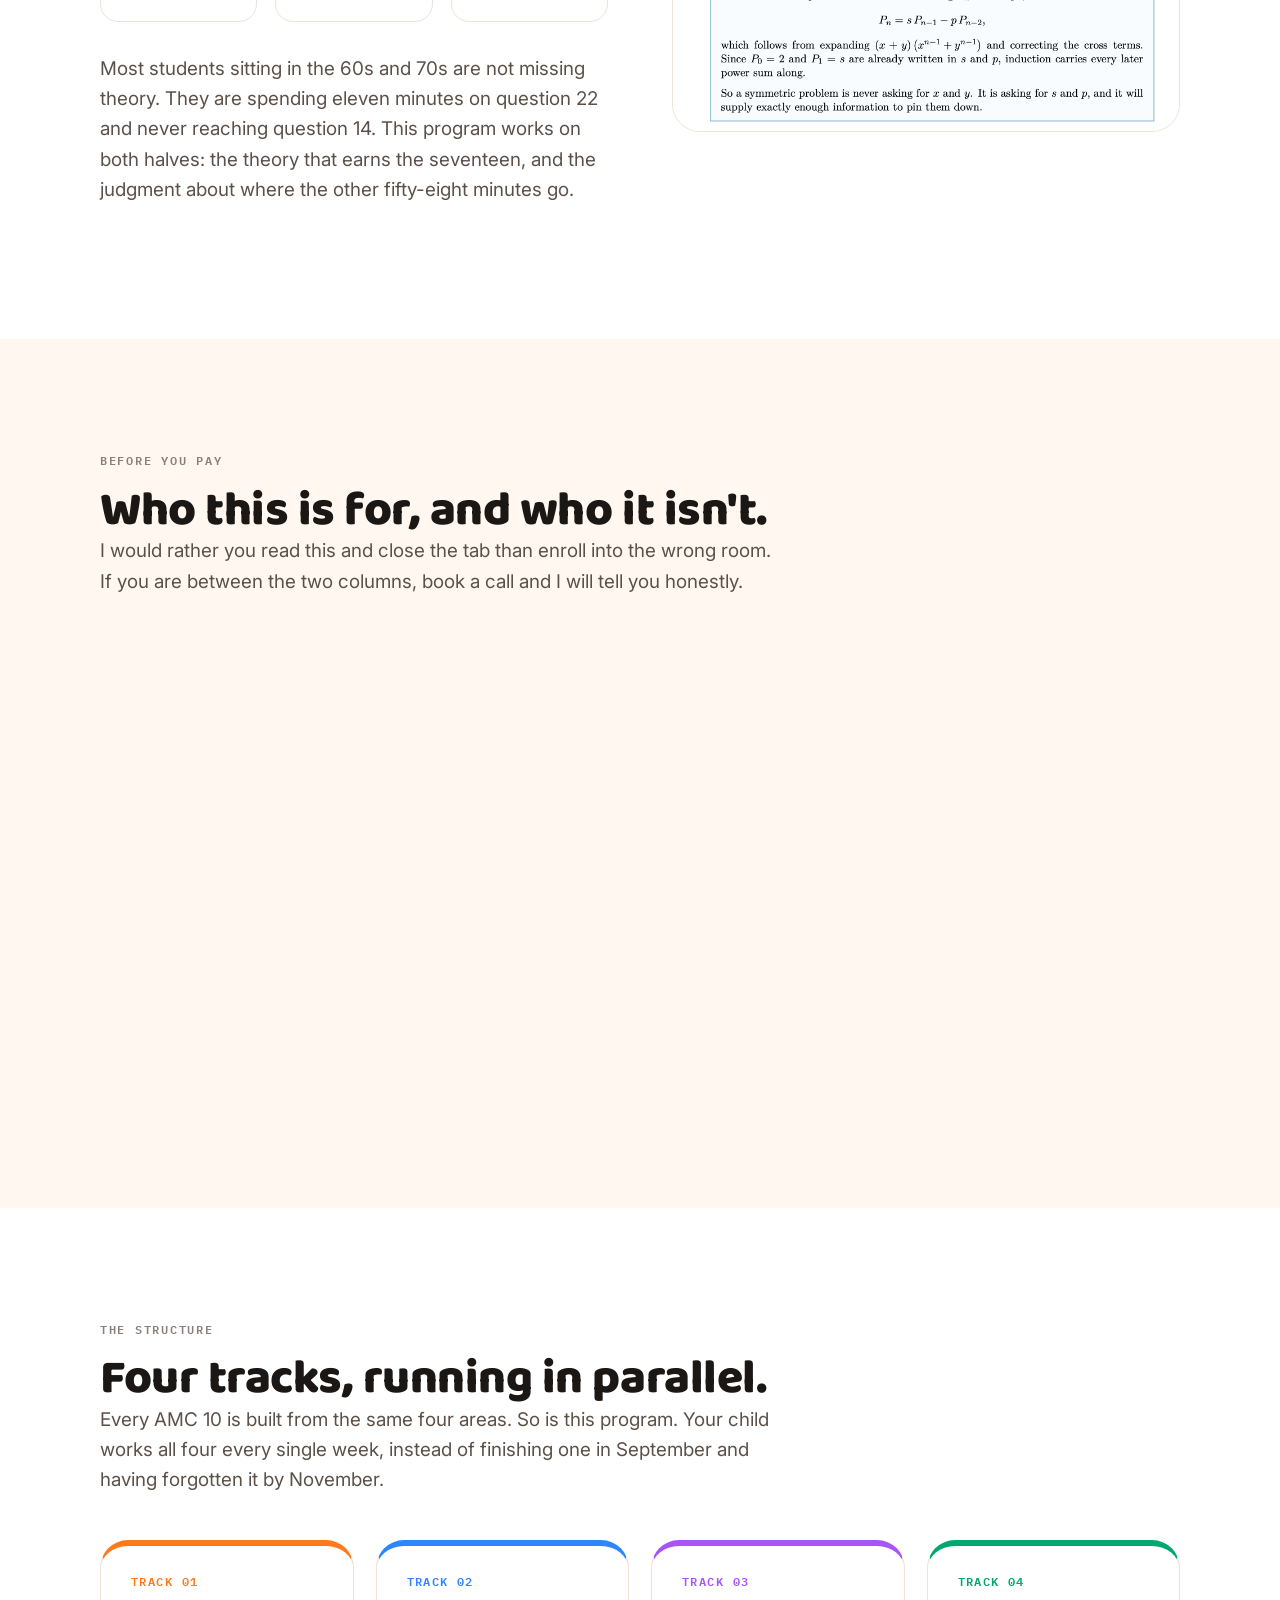
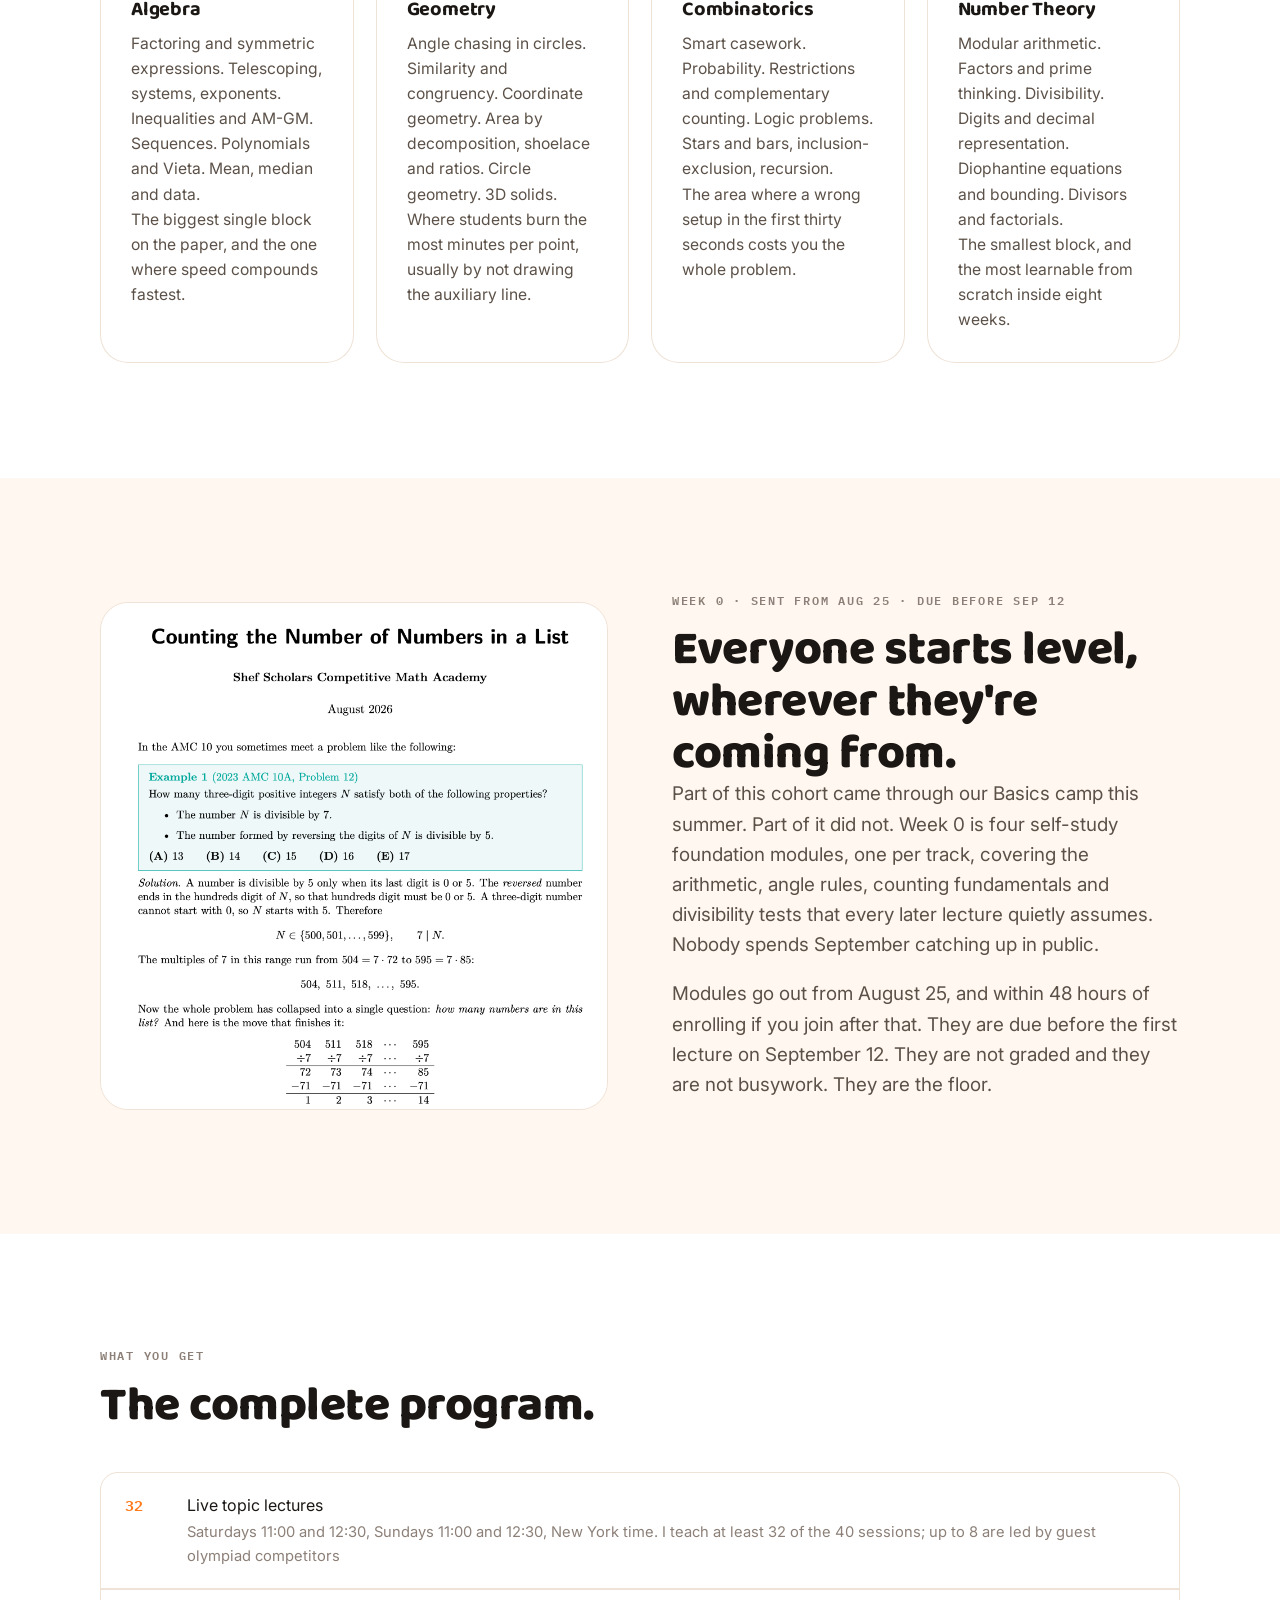
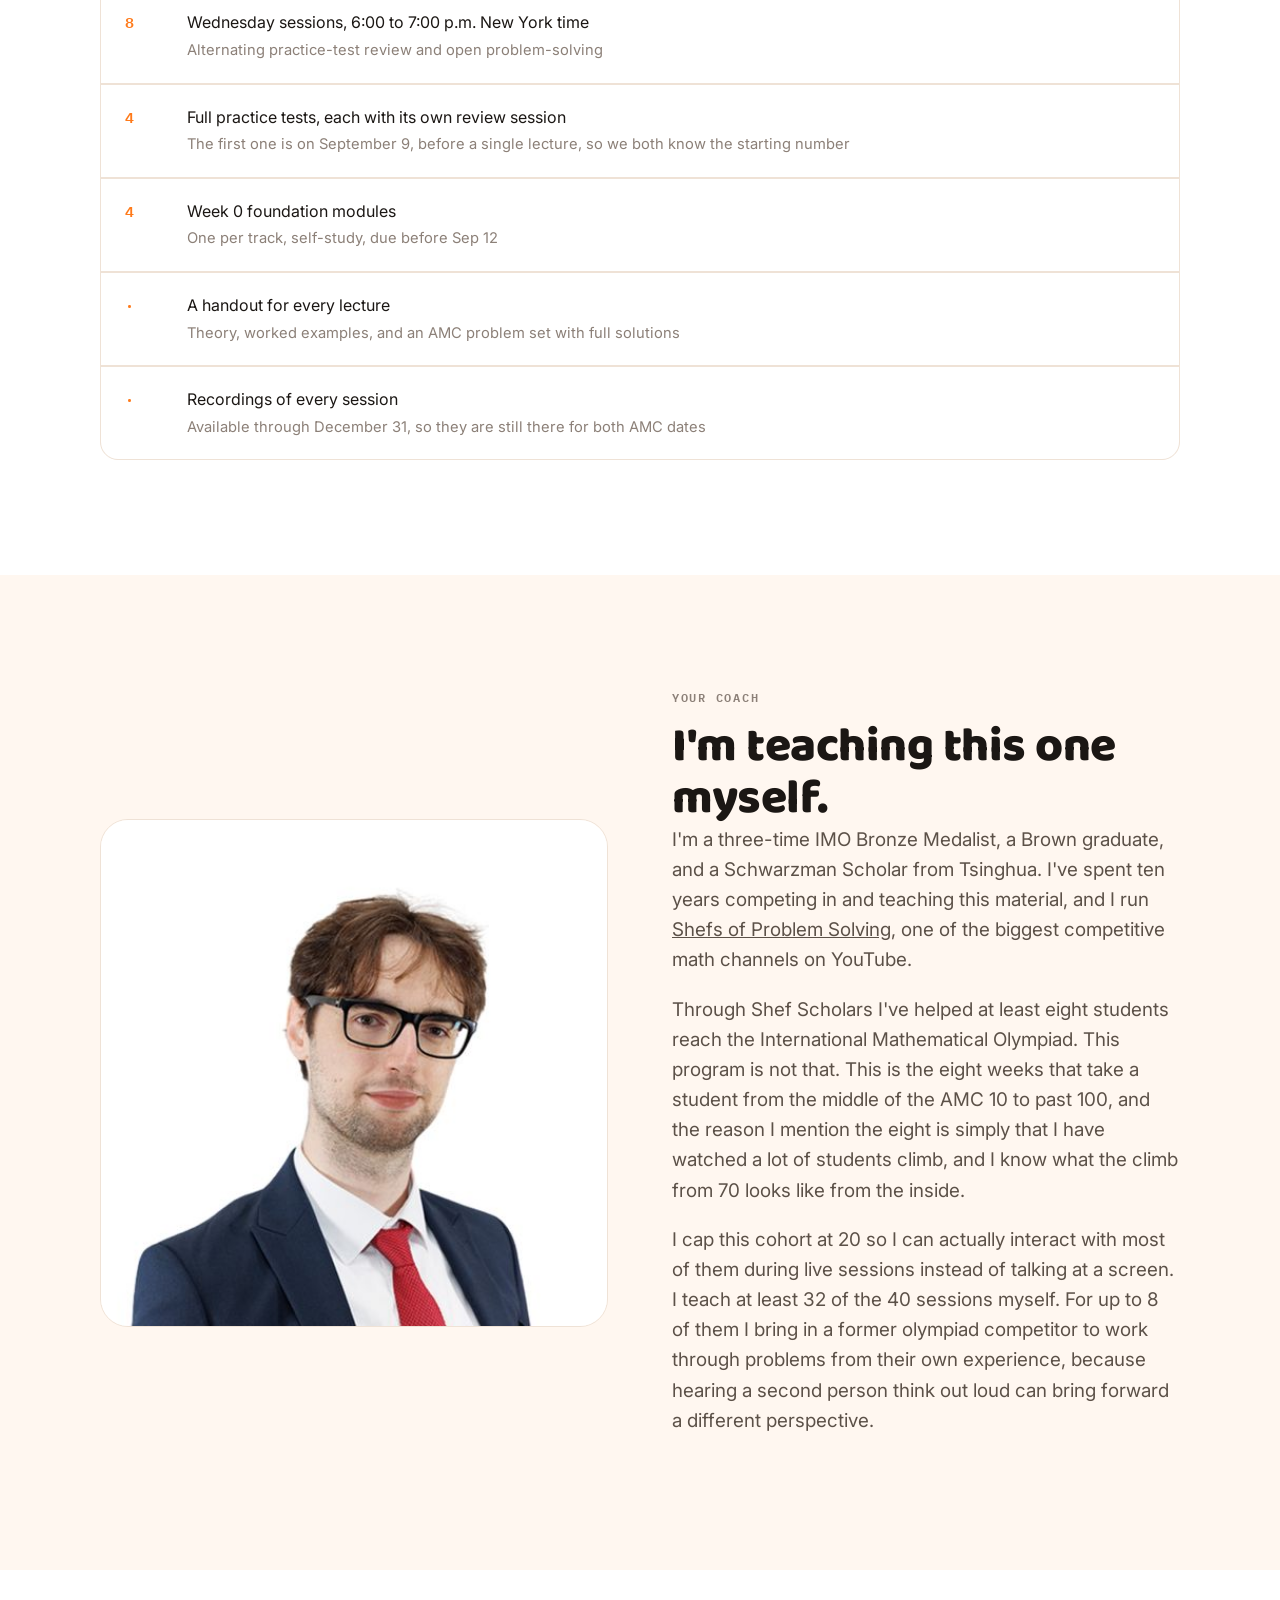
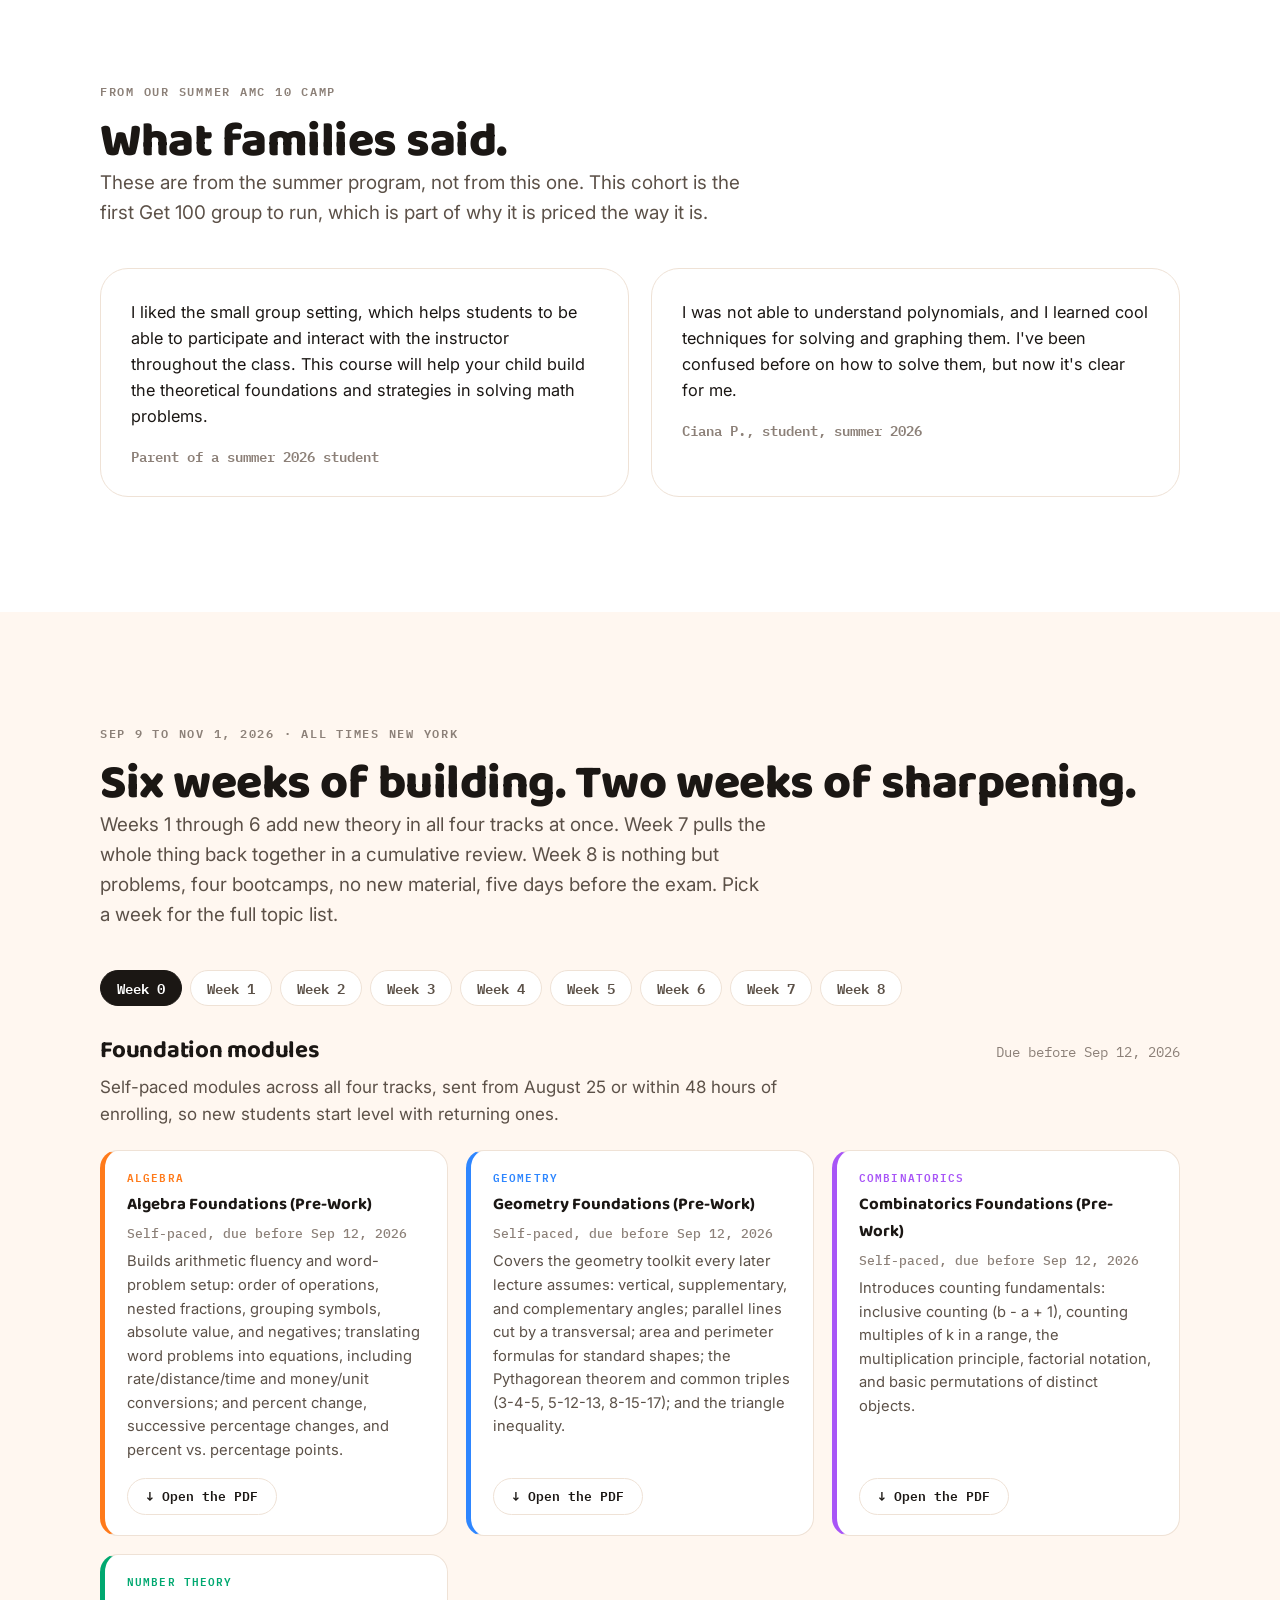
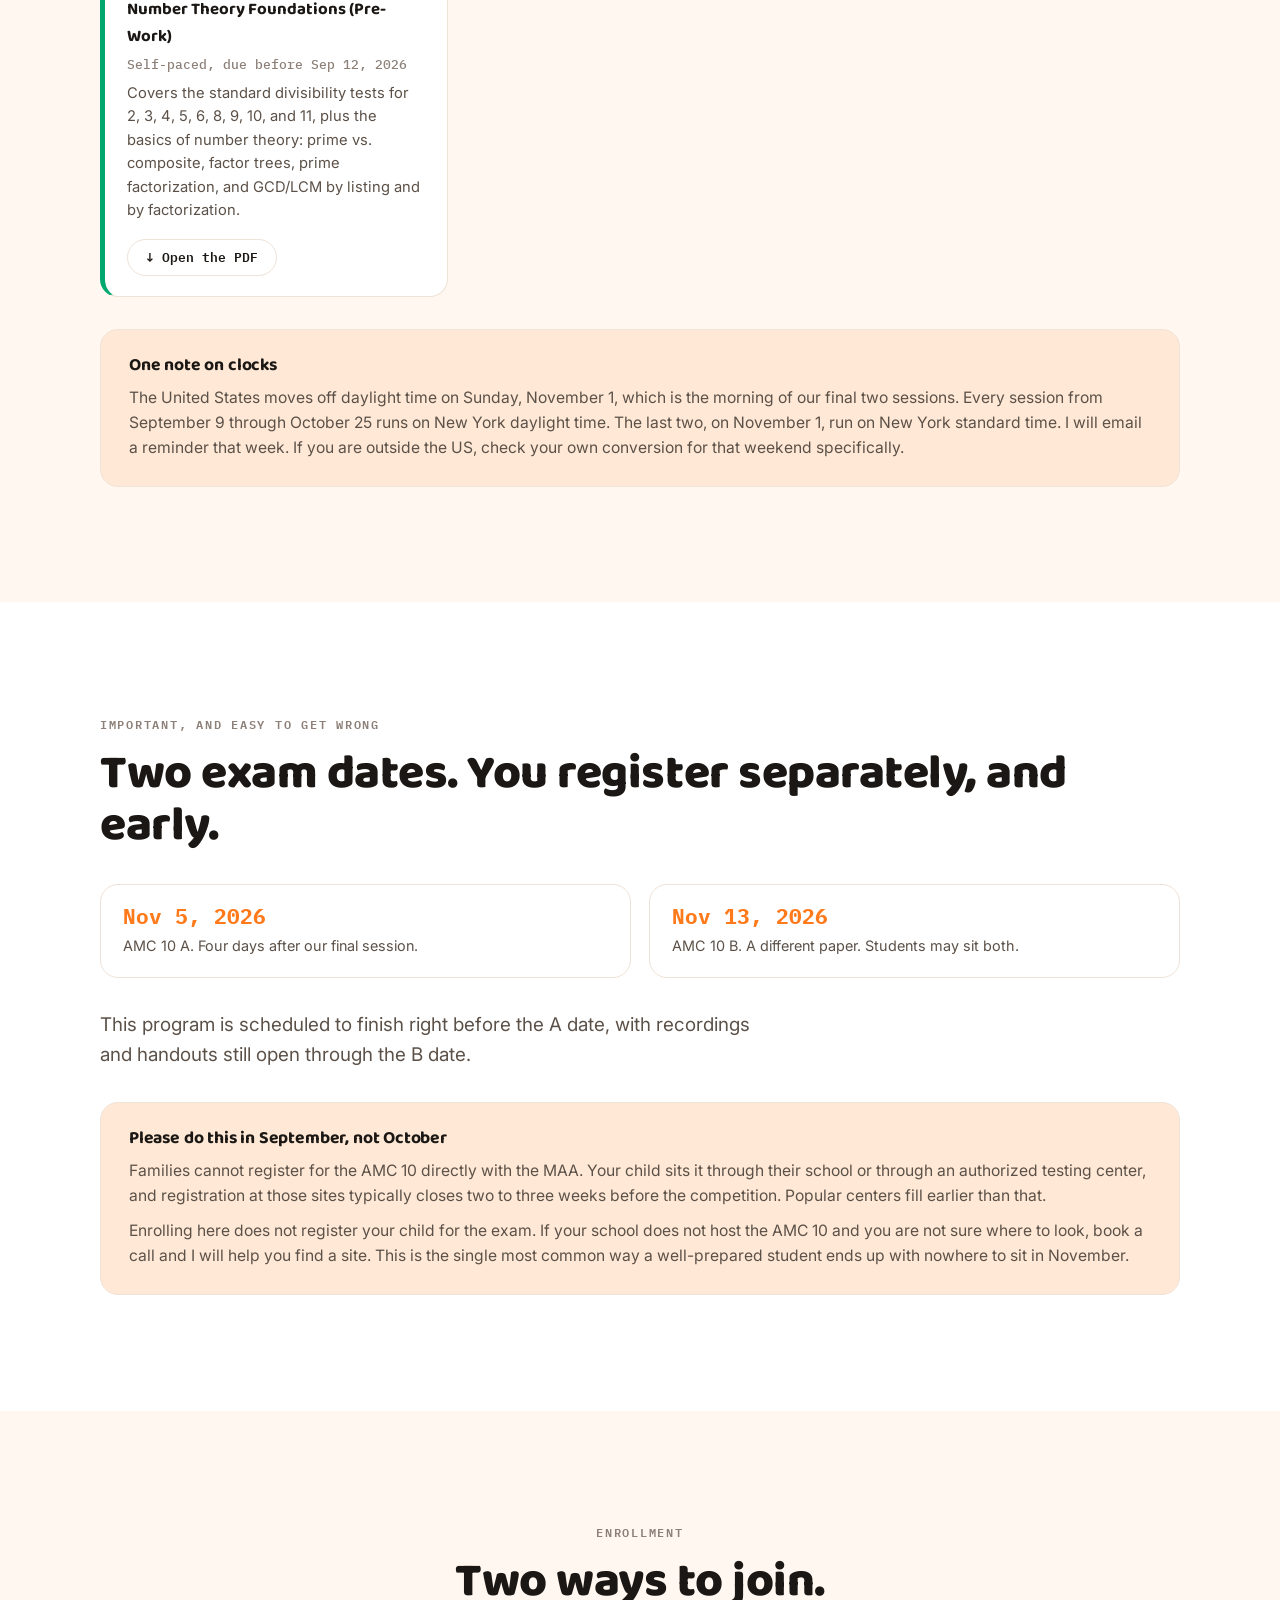
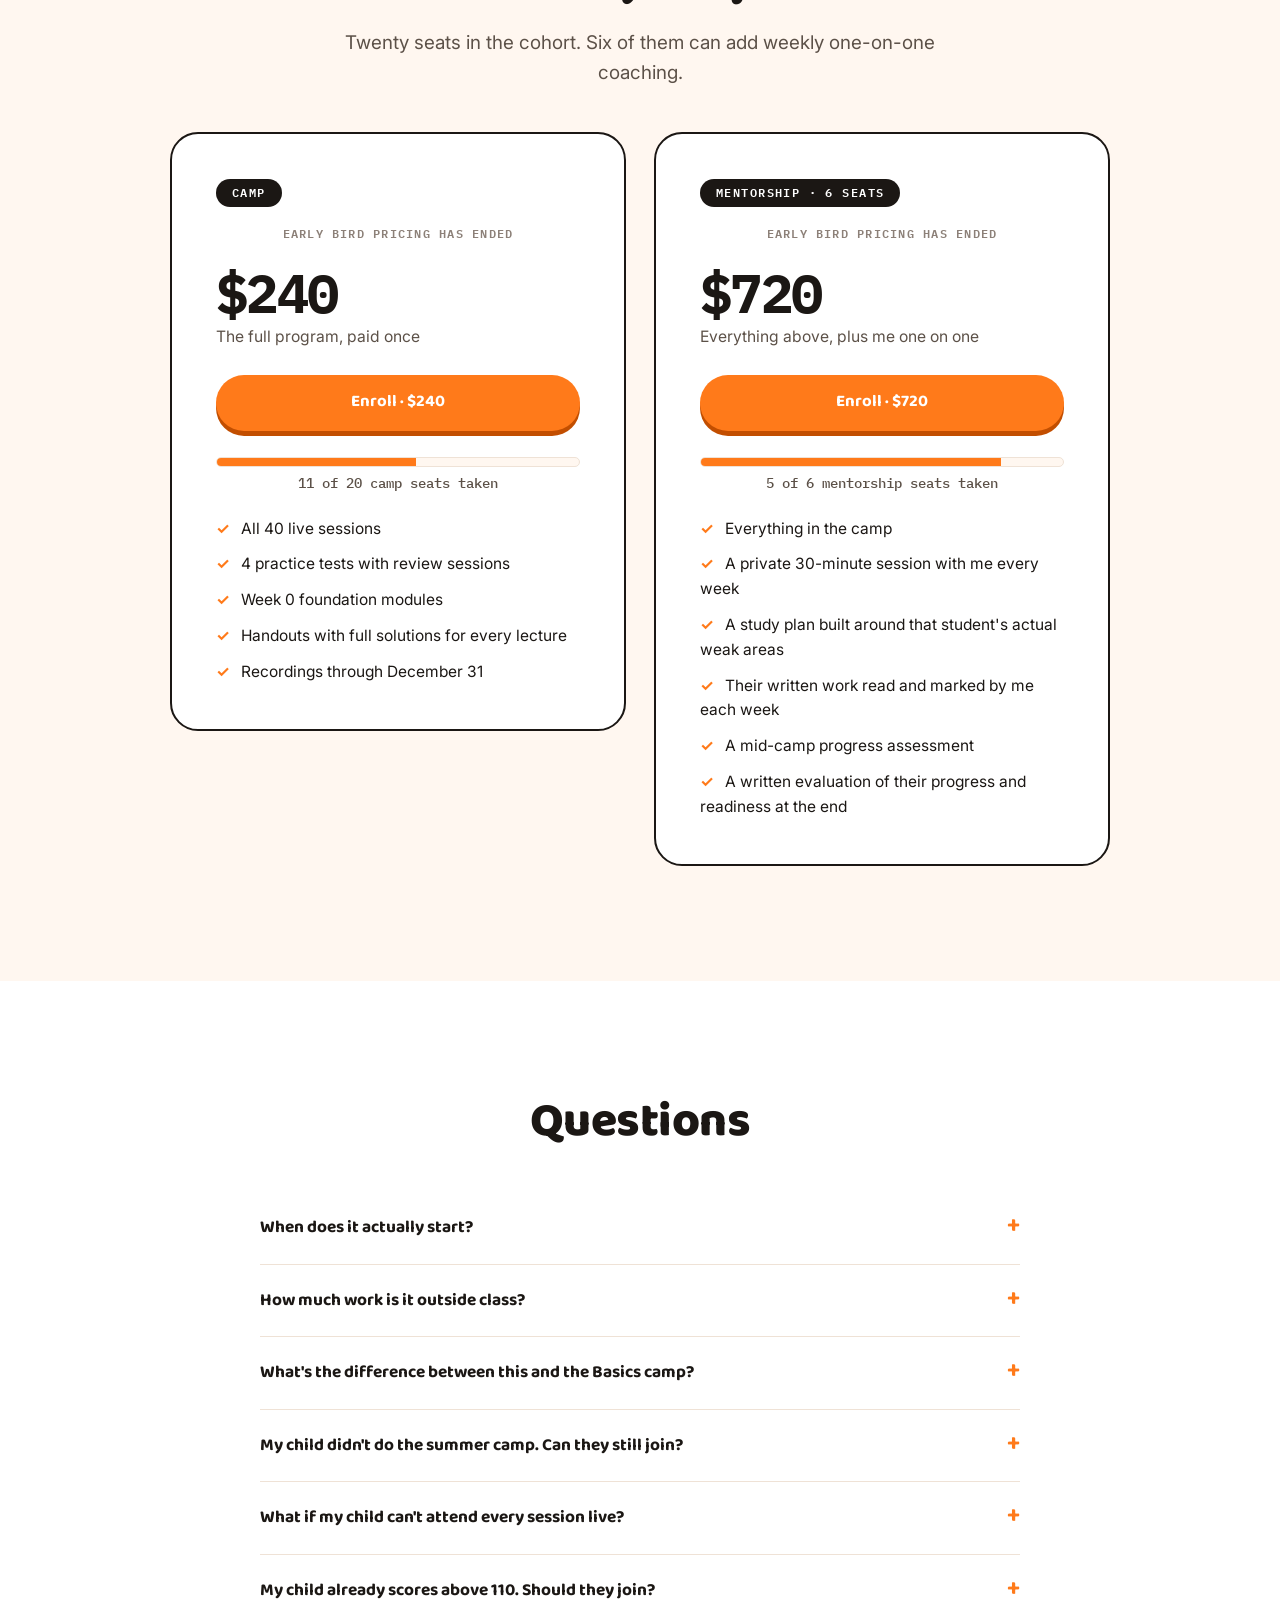
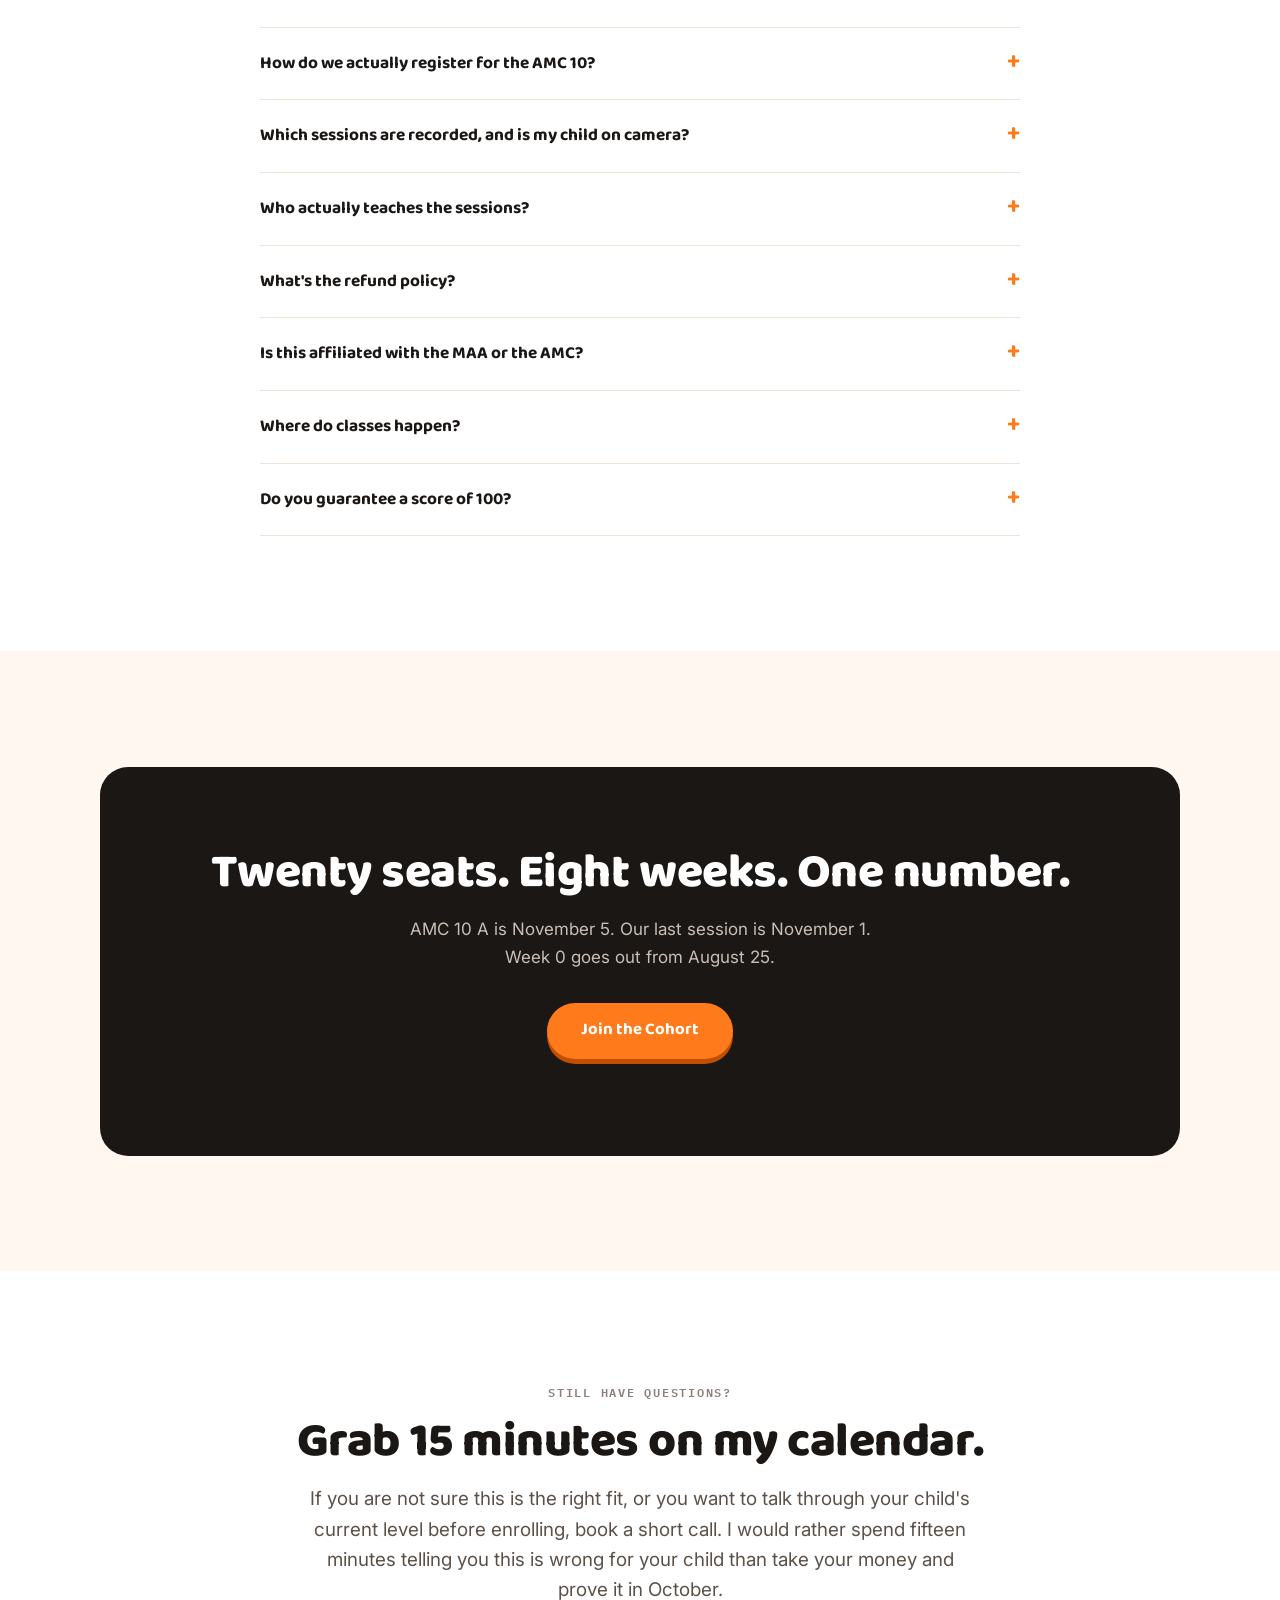
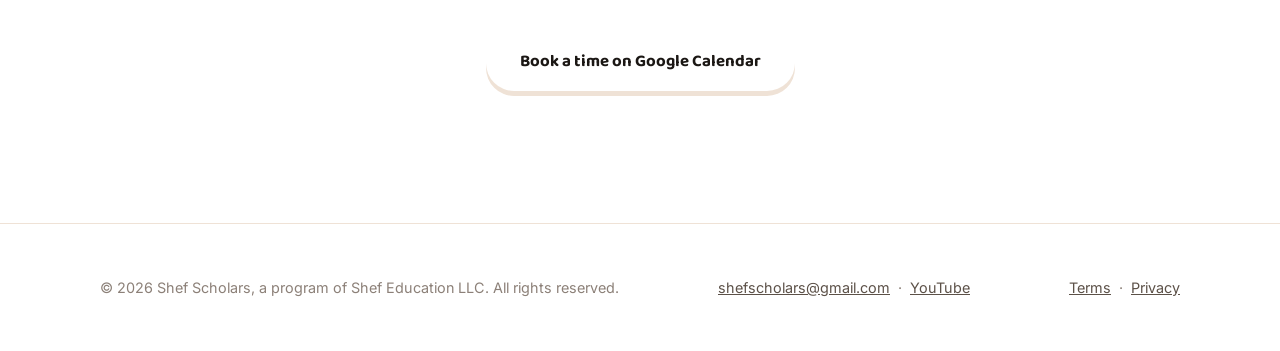
==== commit 9d4efaef: "changed the thing with the early bird that no longer applies" ====
--- a/index.html
+++ b/index.html
@@ -81,7 +81,9 @@
     </div>
 
     <div class="hero__cta">
-      <a class="btn" href="#pricing">Join the Early Bird Cohort</a>
+      <!-- <a class="btn" href="#pricing">Join the Early Bird Cohort</a> -->
+            <a class="btn" href="#pricing">Join the  Cohort</a>
+
     <p class="hero__price num" data-regular="<b>$240</b> camp &nbsp;·&nbsp; <b>$720</b> with mentorship">
       <b>$180</b> camp &nbsp;·&nbsp; <b>$630</b> with mentorship
     </p>
@@ -448,9 +450,9 @@
           <li>Recordings through December 31</li>
         </ul>
 
-        <p class="price__next">
+        <!-- <p class="price__next">
           Early bird pricing ends August 25, 2026. It goes to $240 after that.
-        </p>
+        </p> -->
       </div>
 
       <div class="price">
@@ -491,9 +493,9 @@
           <li>A written evaluation of their progress and readiness at the end</li>
         </ul>
 
-        <p class="price__next">
+        <!-- <p class="price__next">
           Six spots, and the price goes to $720 on August 26. Whichever comes first.
-        </p>
+        </p> -->
       </div>
 
     </div>
@@ -621,7 +623,9 @@
       <h2>Twenty seats. Eight weeks. One number.</h2>
       <p>AMC 10 A is November 5. Our last session is November 1. Week 0 goes out from August 25.</p>     
     <p style="margin-top:32px">
-        <a class="btn" href="#pricing" data-regular="Join the Cohort">Join the Early Bird Cohort</a>
+        <!-- <a class="btn" href="#pricing" data-regular="Join the Cohort">Join the Early Bird Cohort</a> -->
+        <a class="btn" href="#pricing" data-regular="Join the Cohort">Join the Cohort</a>
+
       </p>
       
     </div>
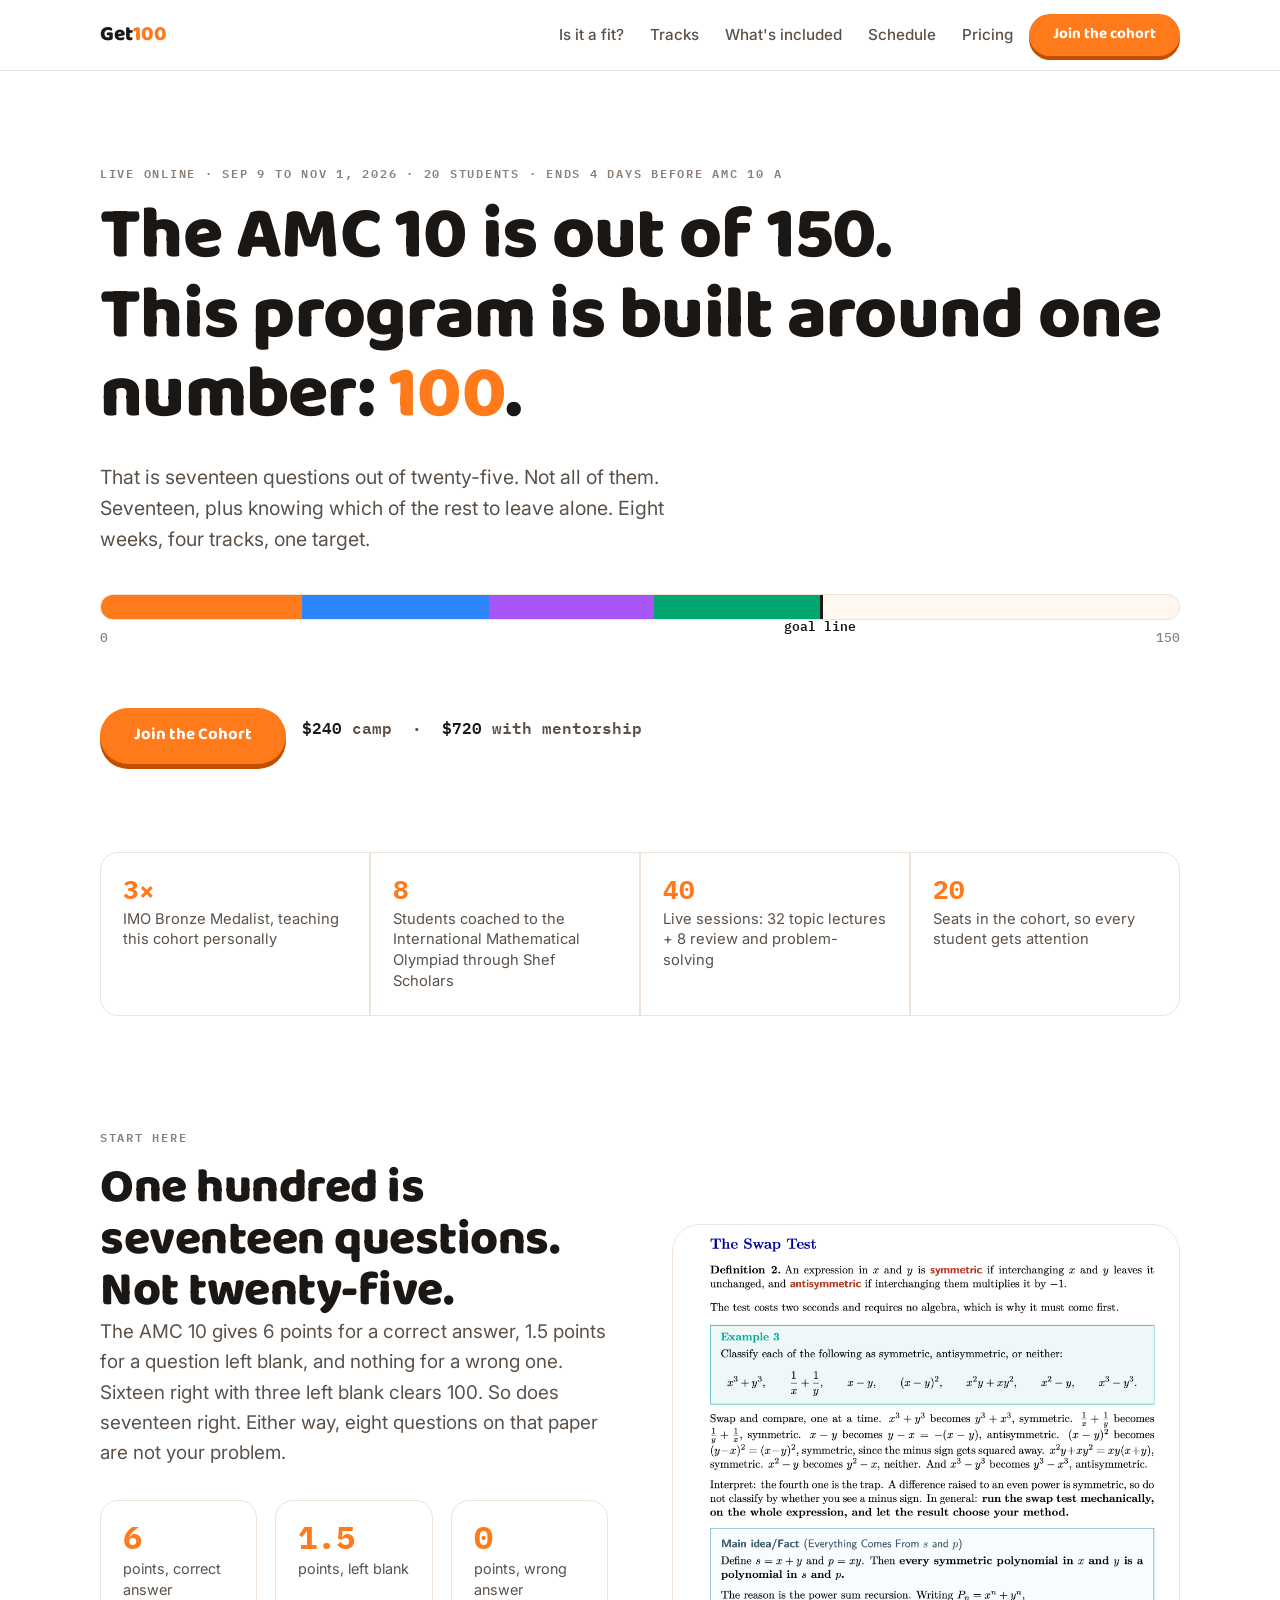
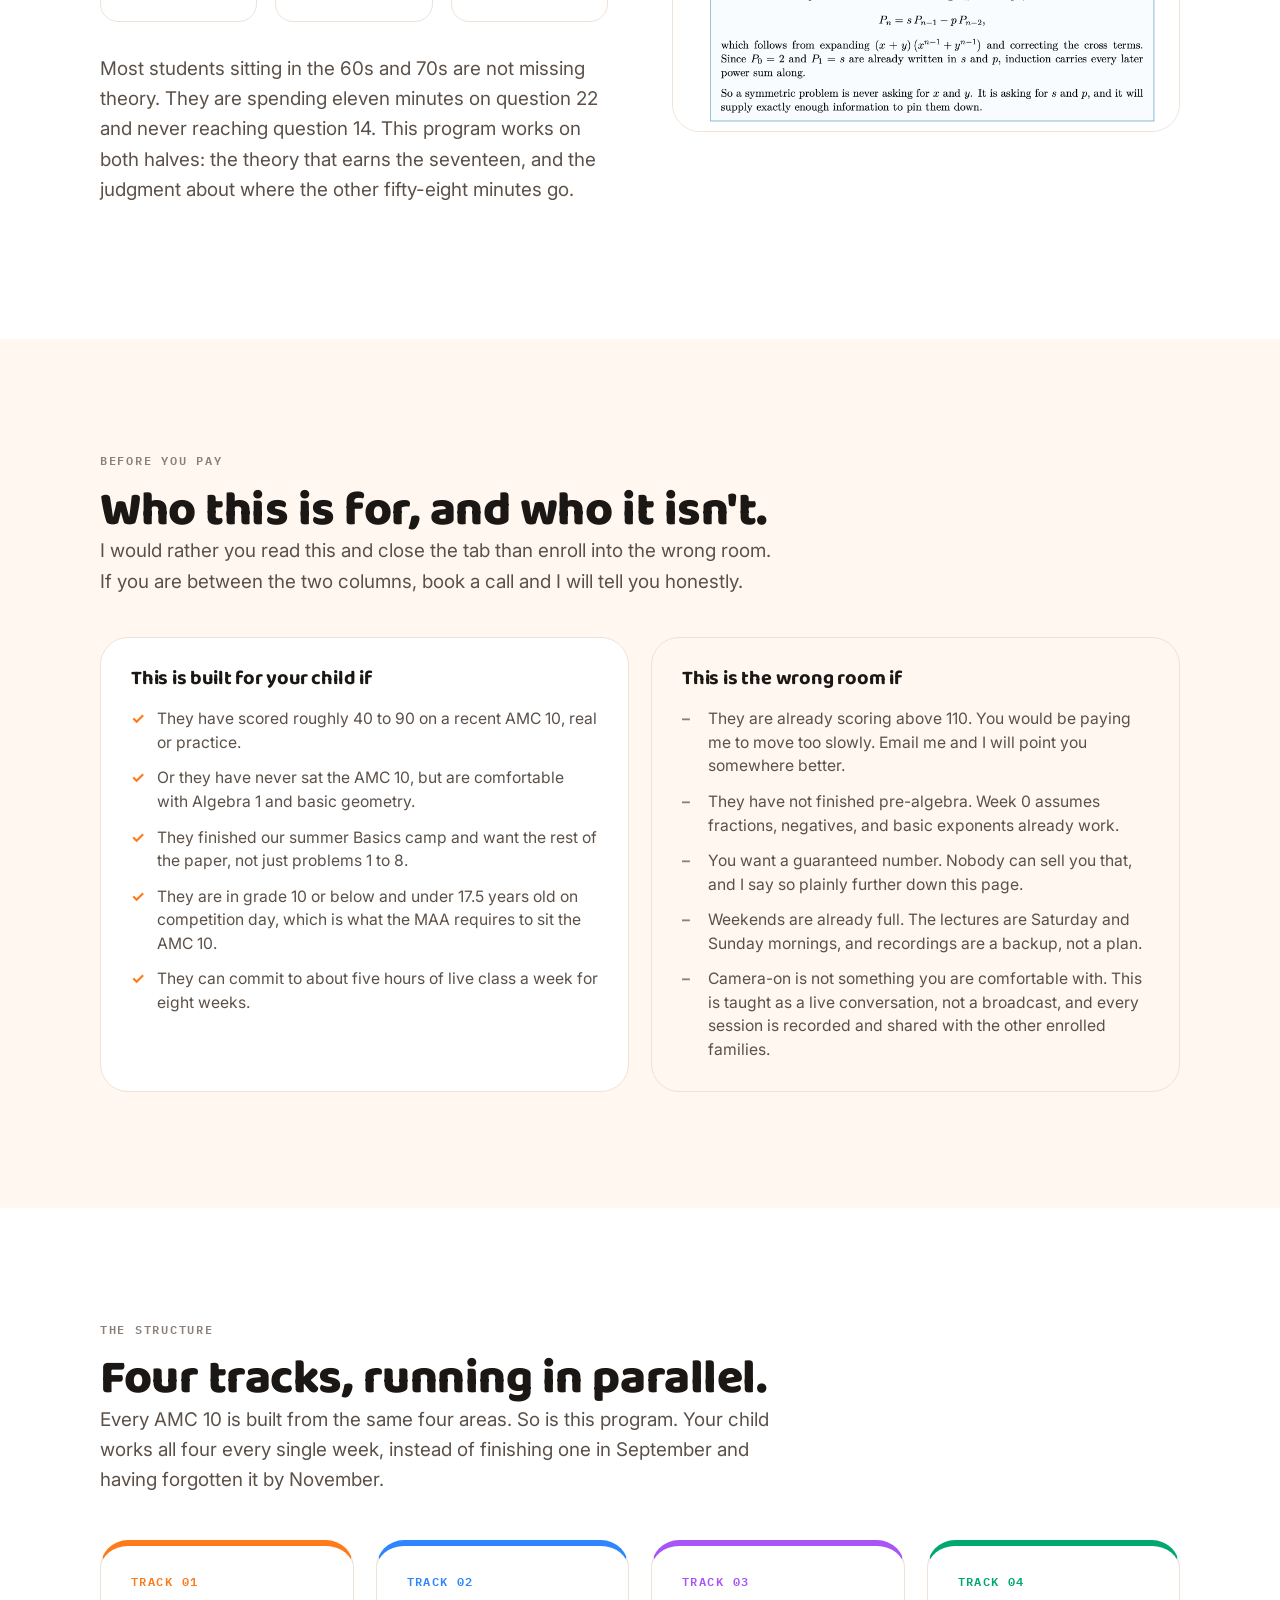
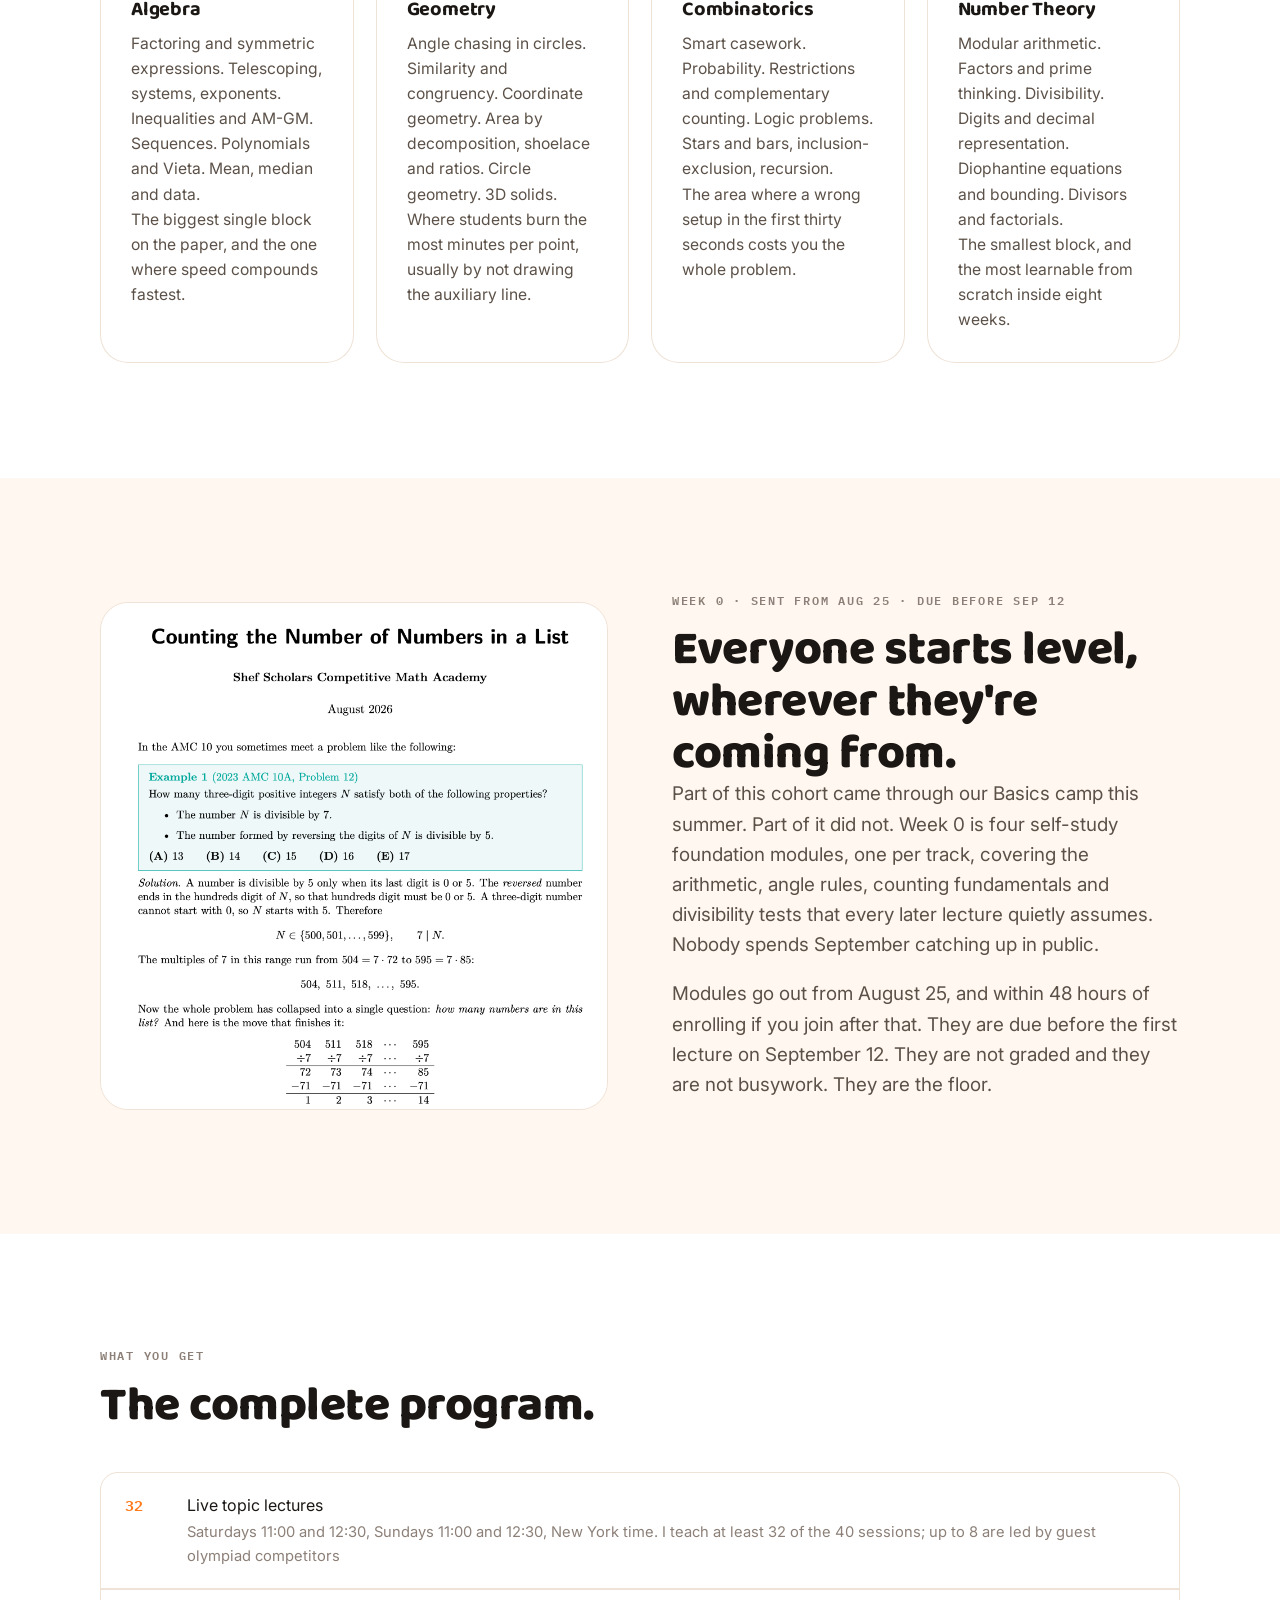
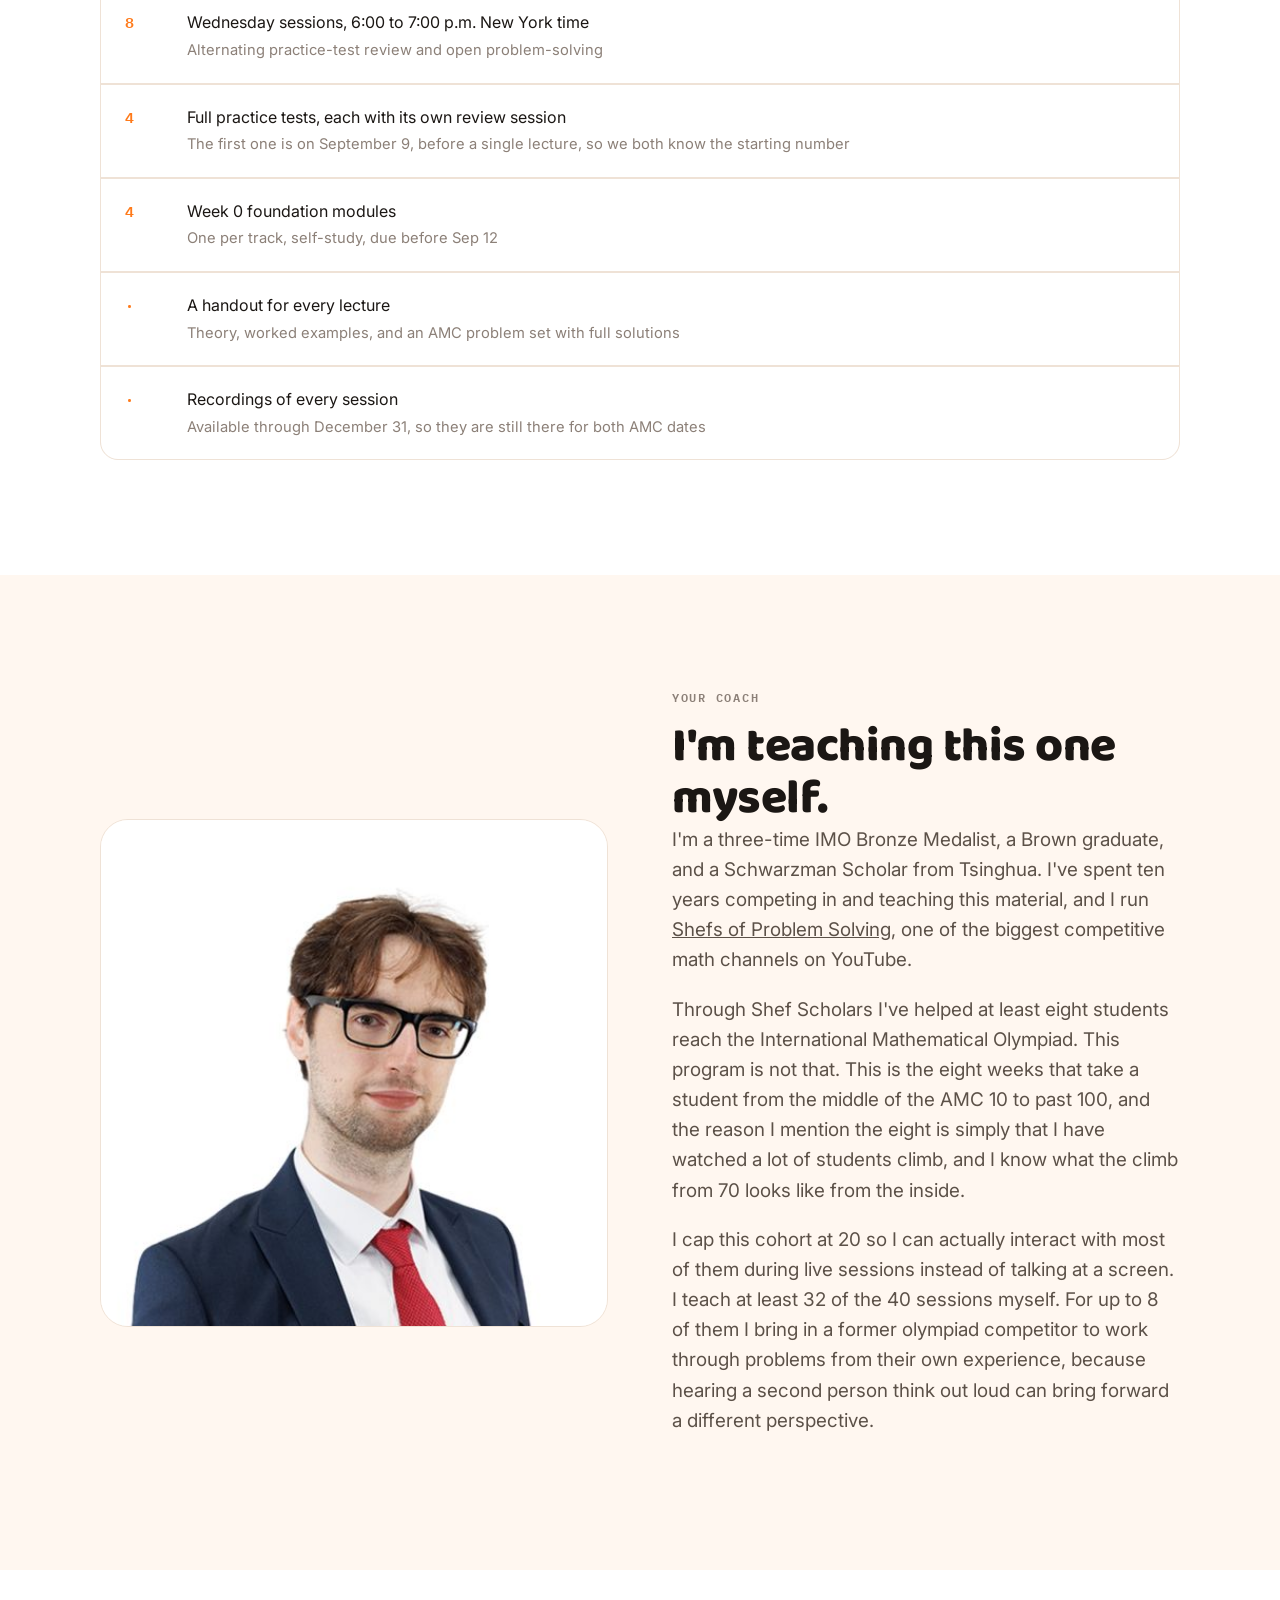
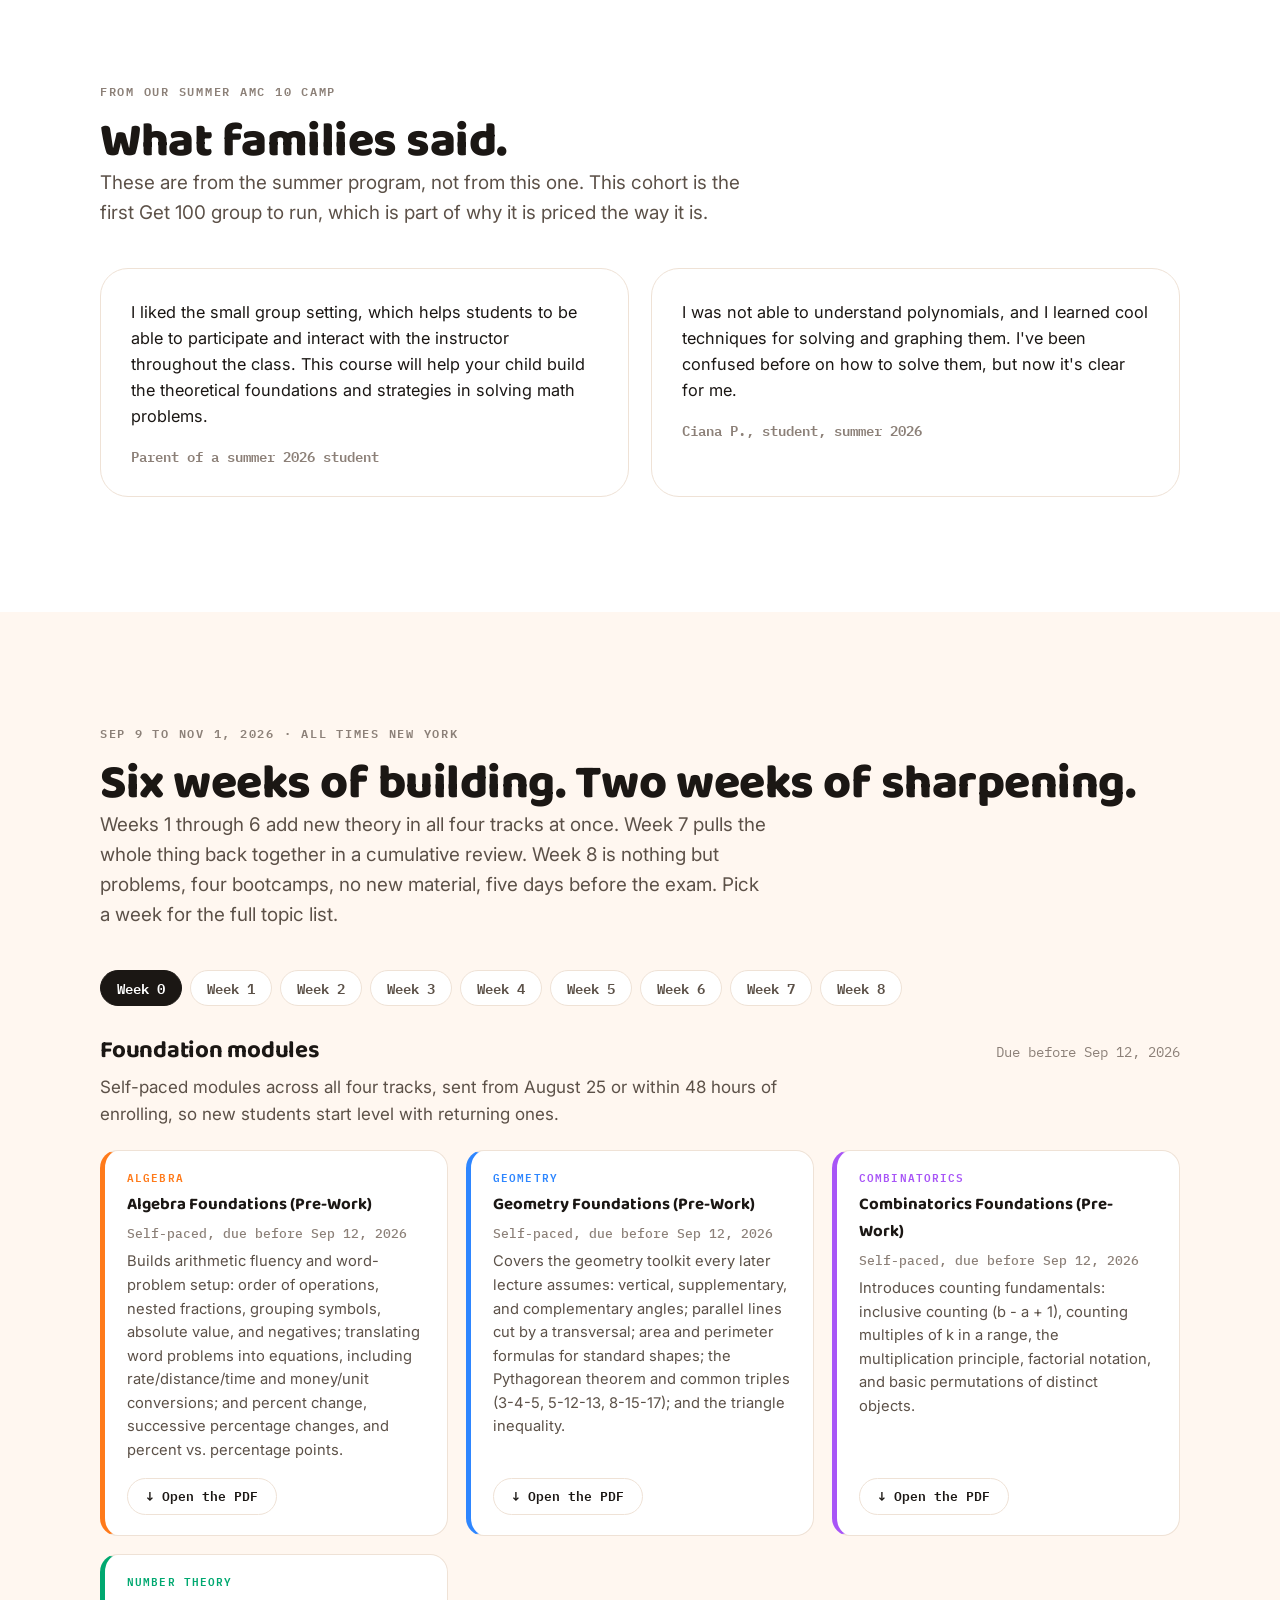
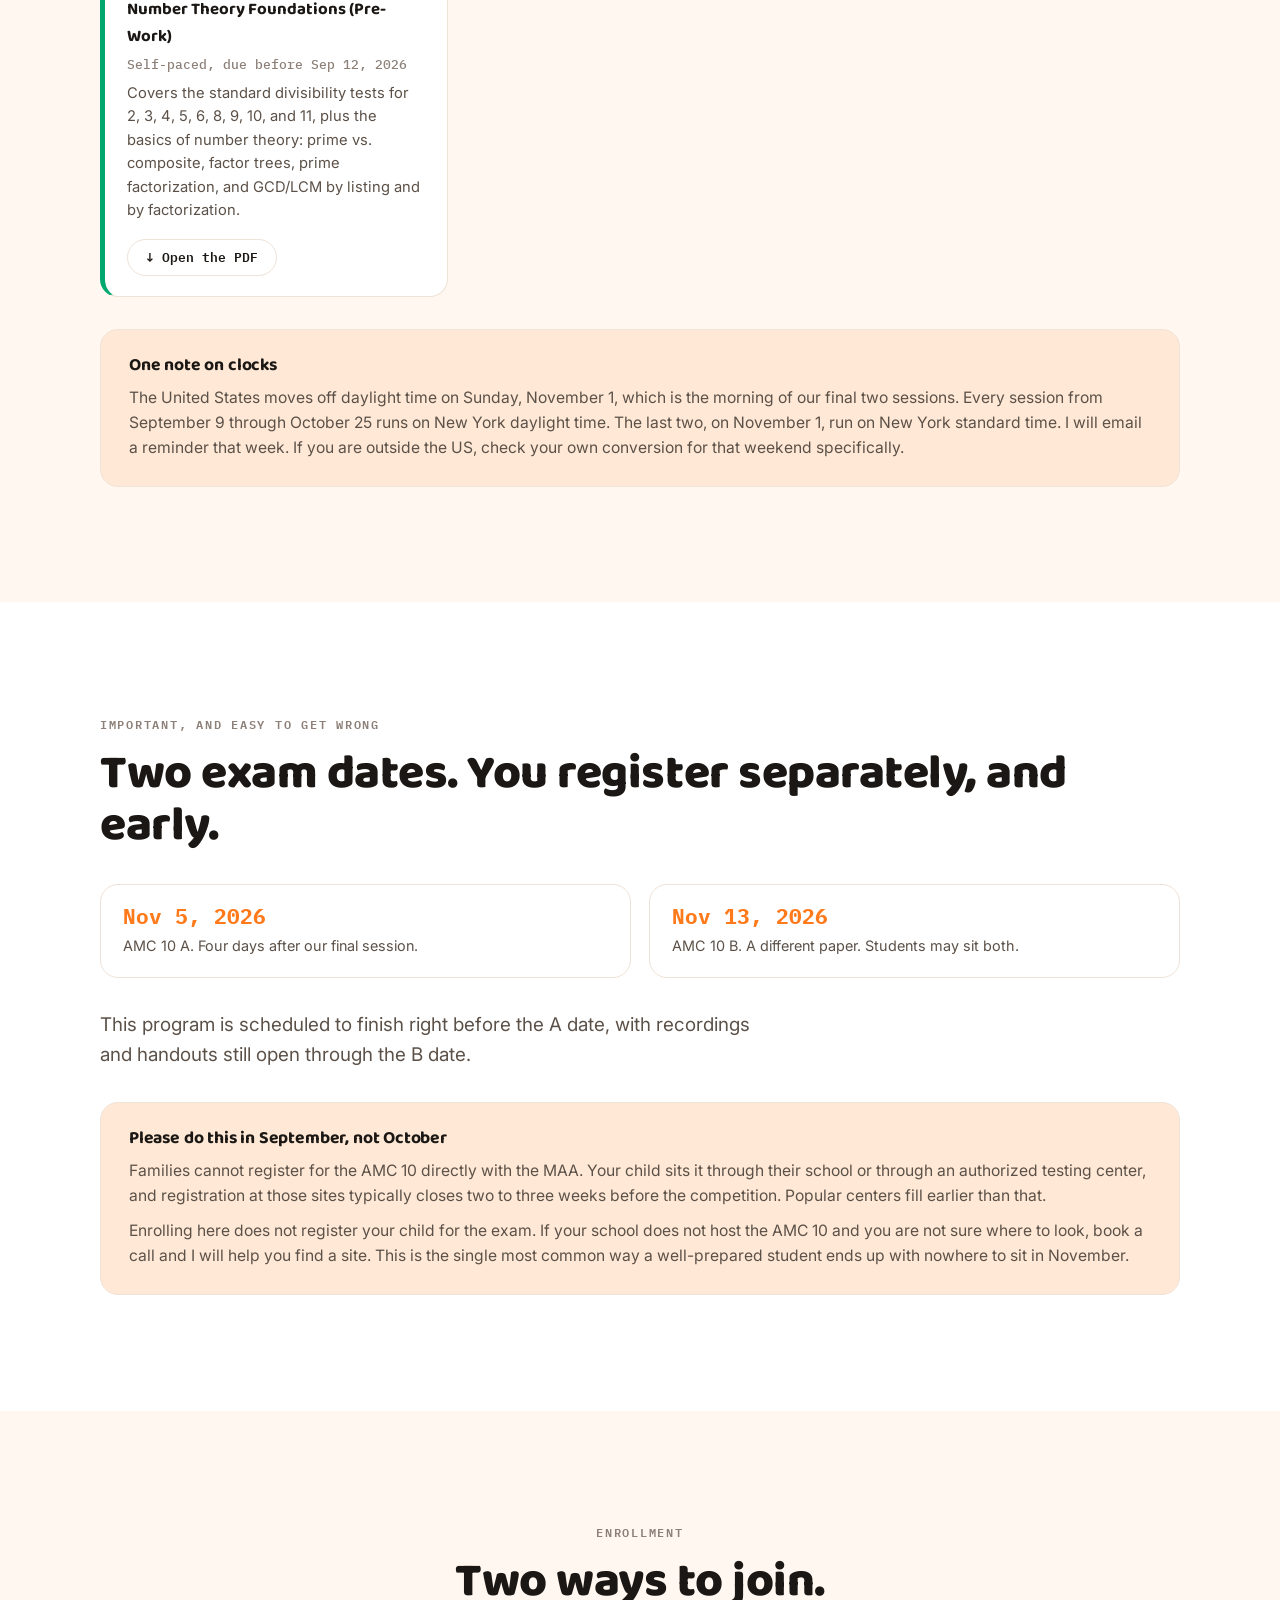
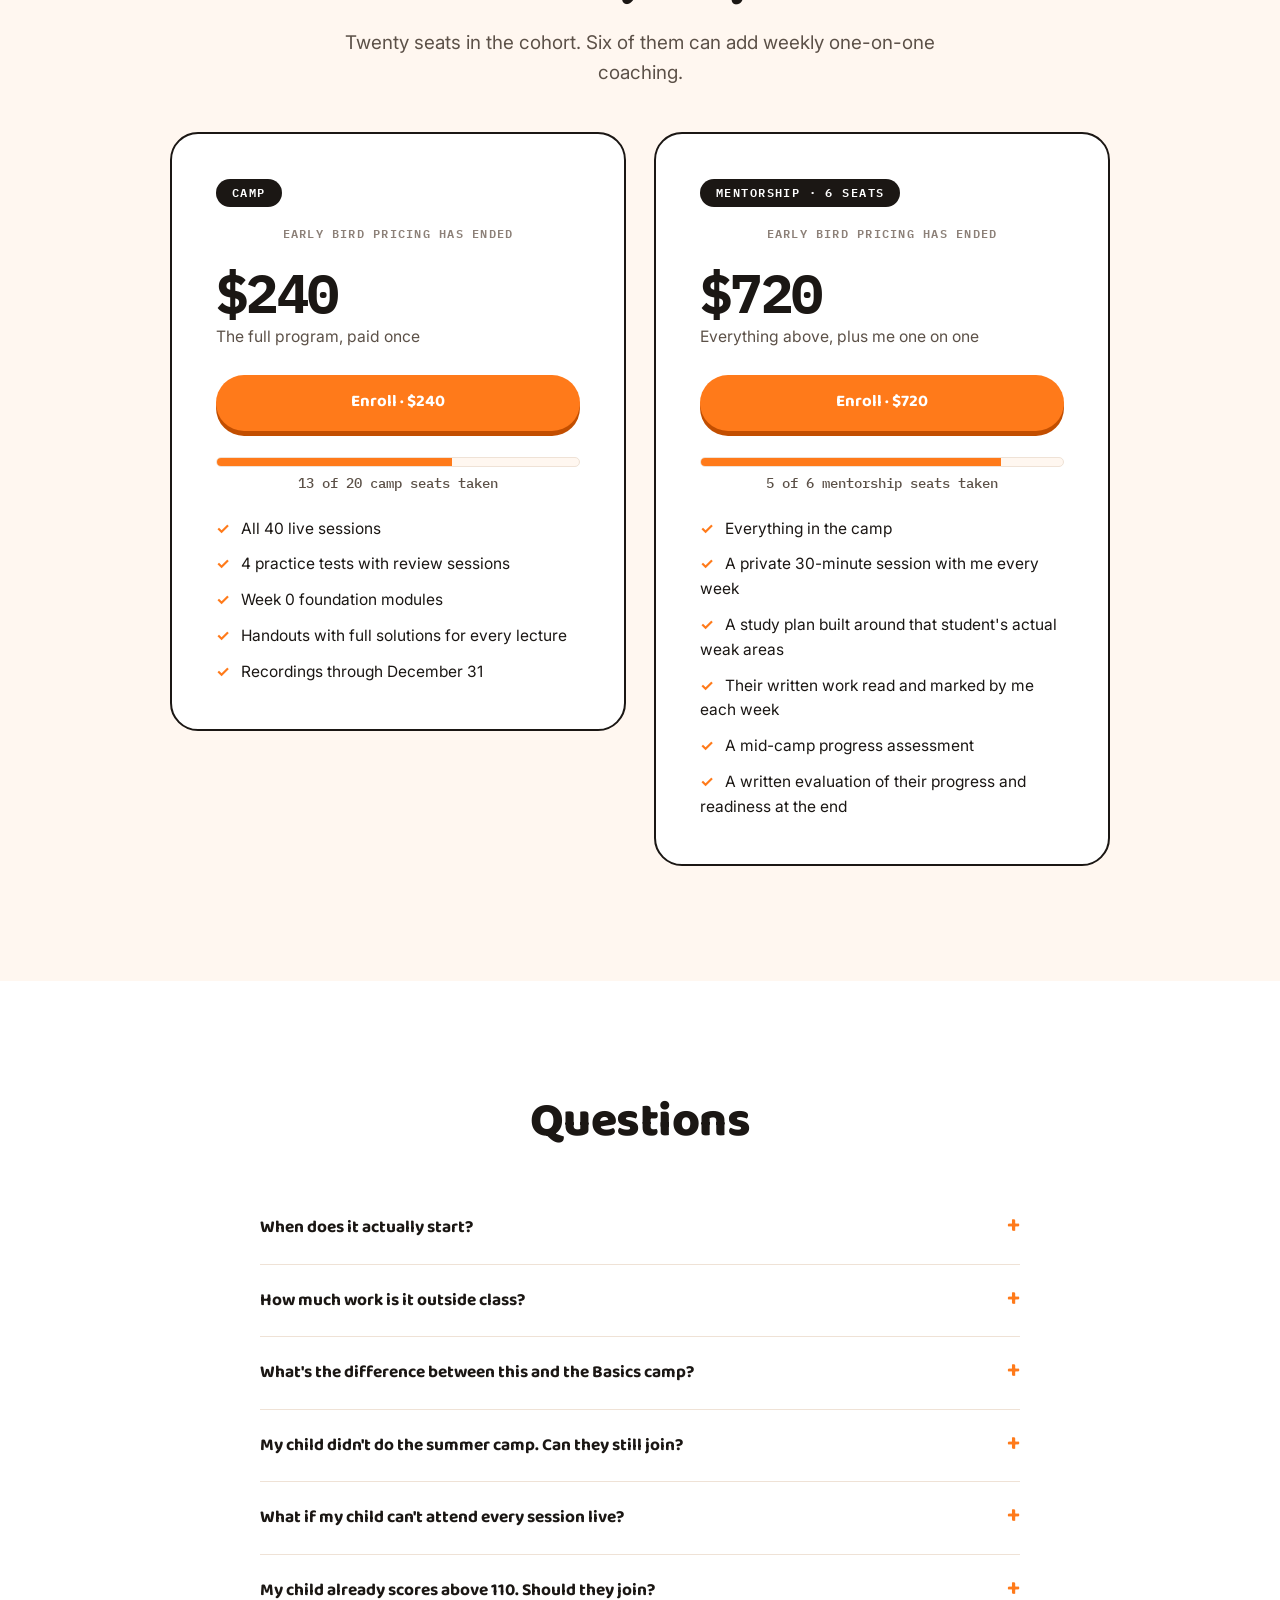
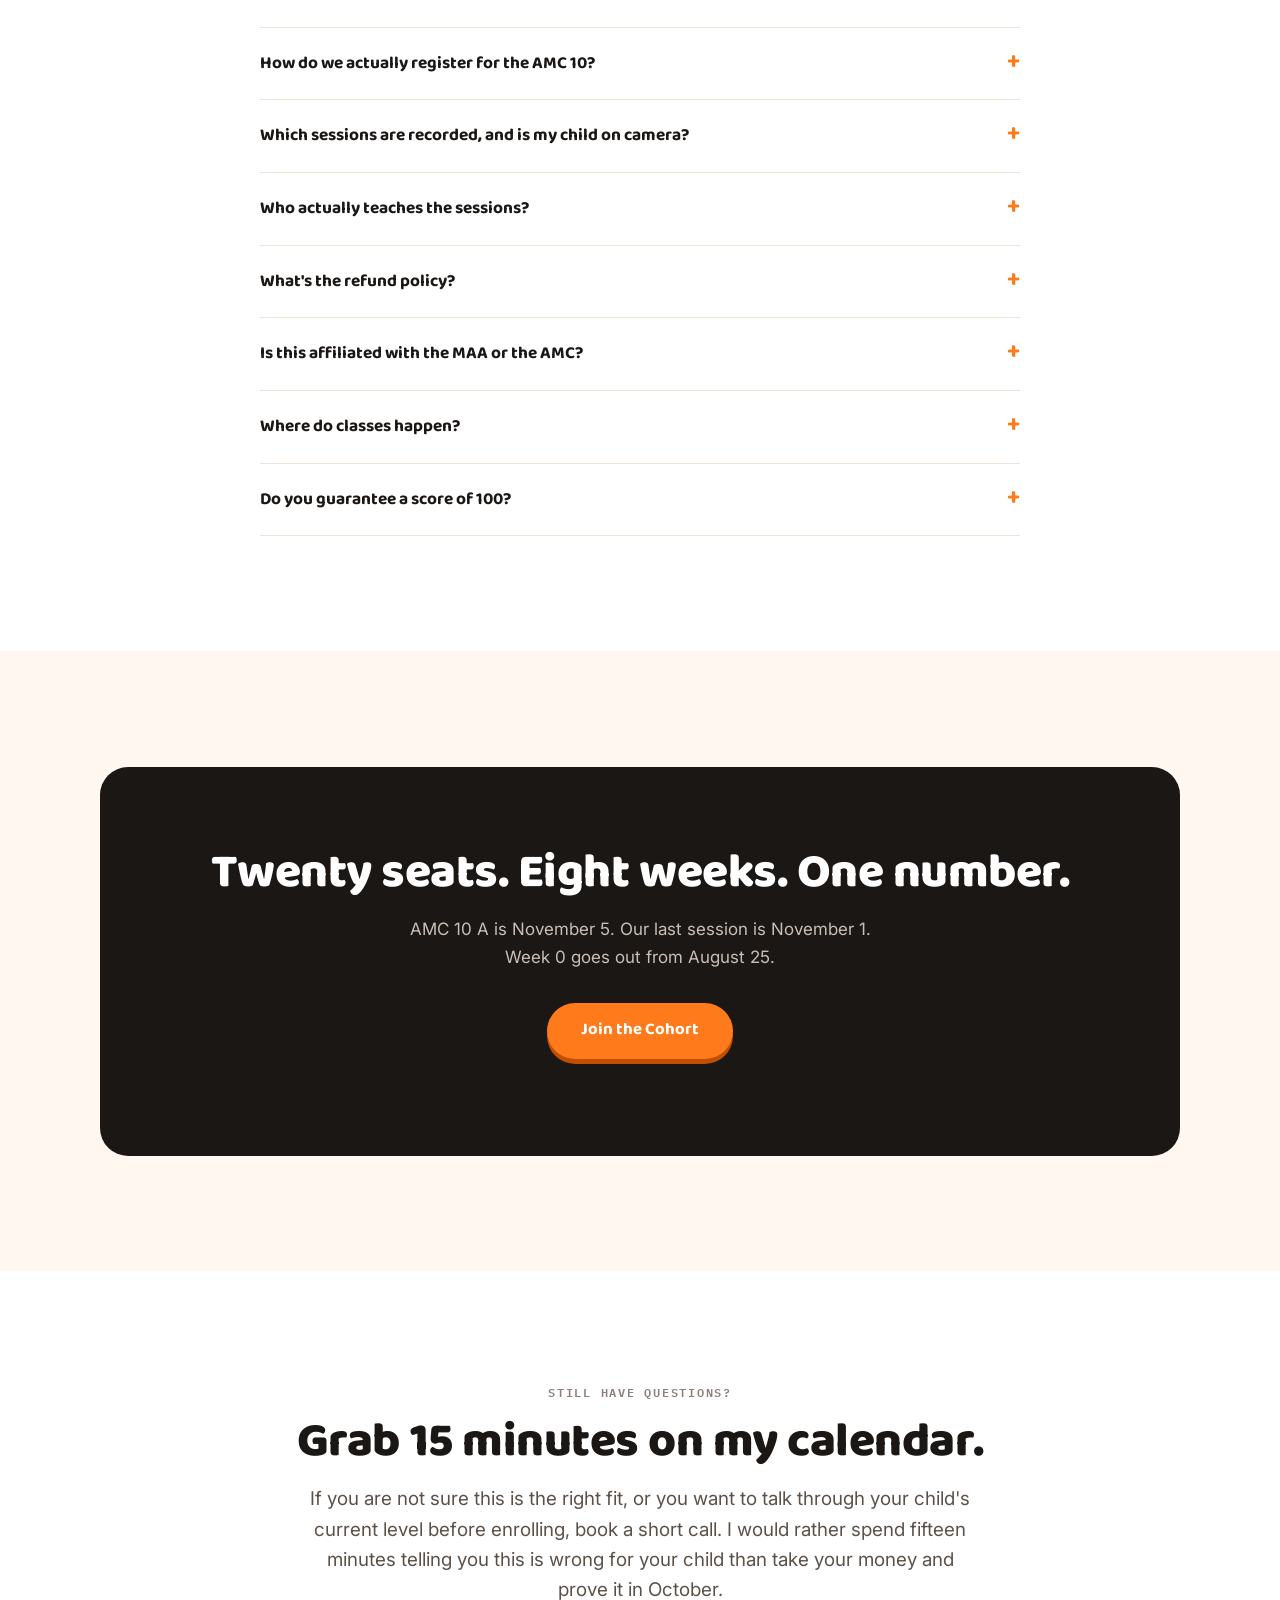
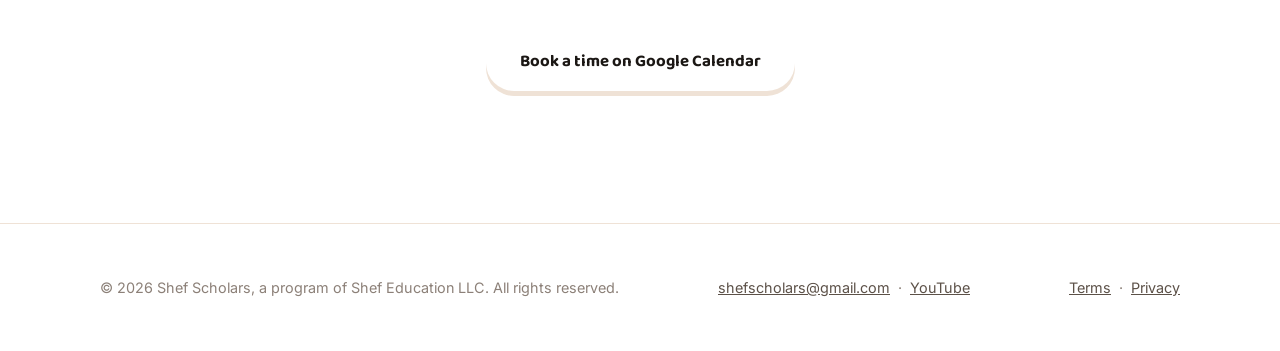
==== commit 7855e2c0: "updated number of students" ====
--- a/index.html
+++ b/index.html
@@ -438,8 +438,8 @@
           <!-- TODO: update --taken and the count below as seats fill. 0/20 at launch.
                If you are not going to update this by hand, delete the whole .seats block.
                A bar frozen at zero in October is worse than no bar. -->
-          <div class="seats__bar" style="--taken:55%"><i></i></div>
-          <p class="seats__txt">11 of 20 camp seats taken</p>
+          <div class="seats__bar" style="--taken:65%"><i></i></div>
+          <p class="seats__txt">13 of 20 camp seats taken</p>
         </div>
 
         <ul>
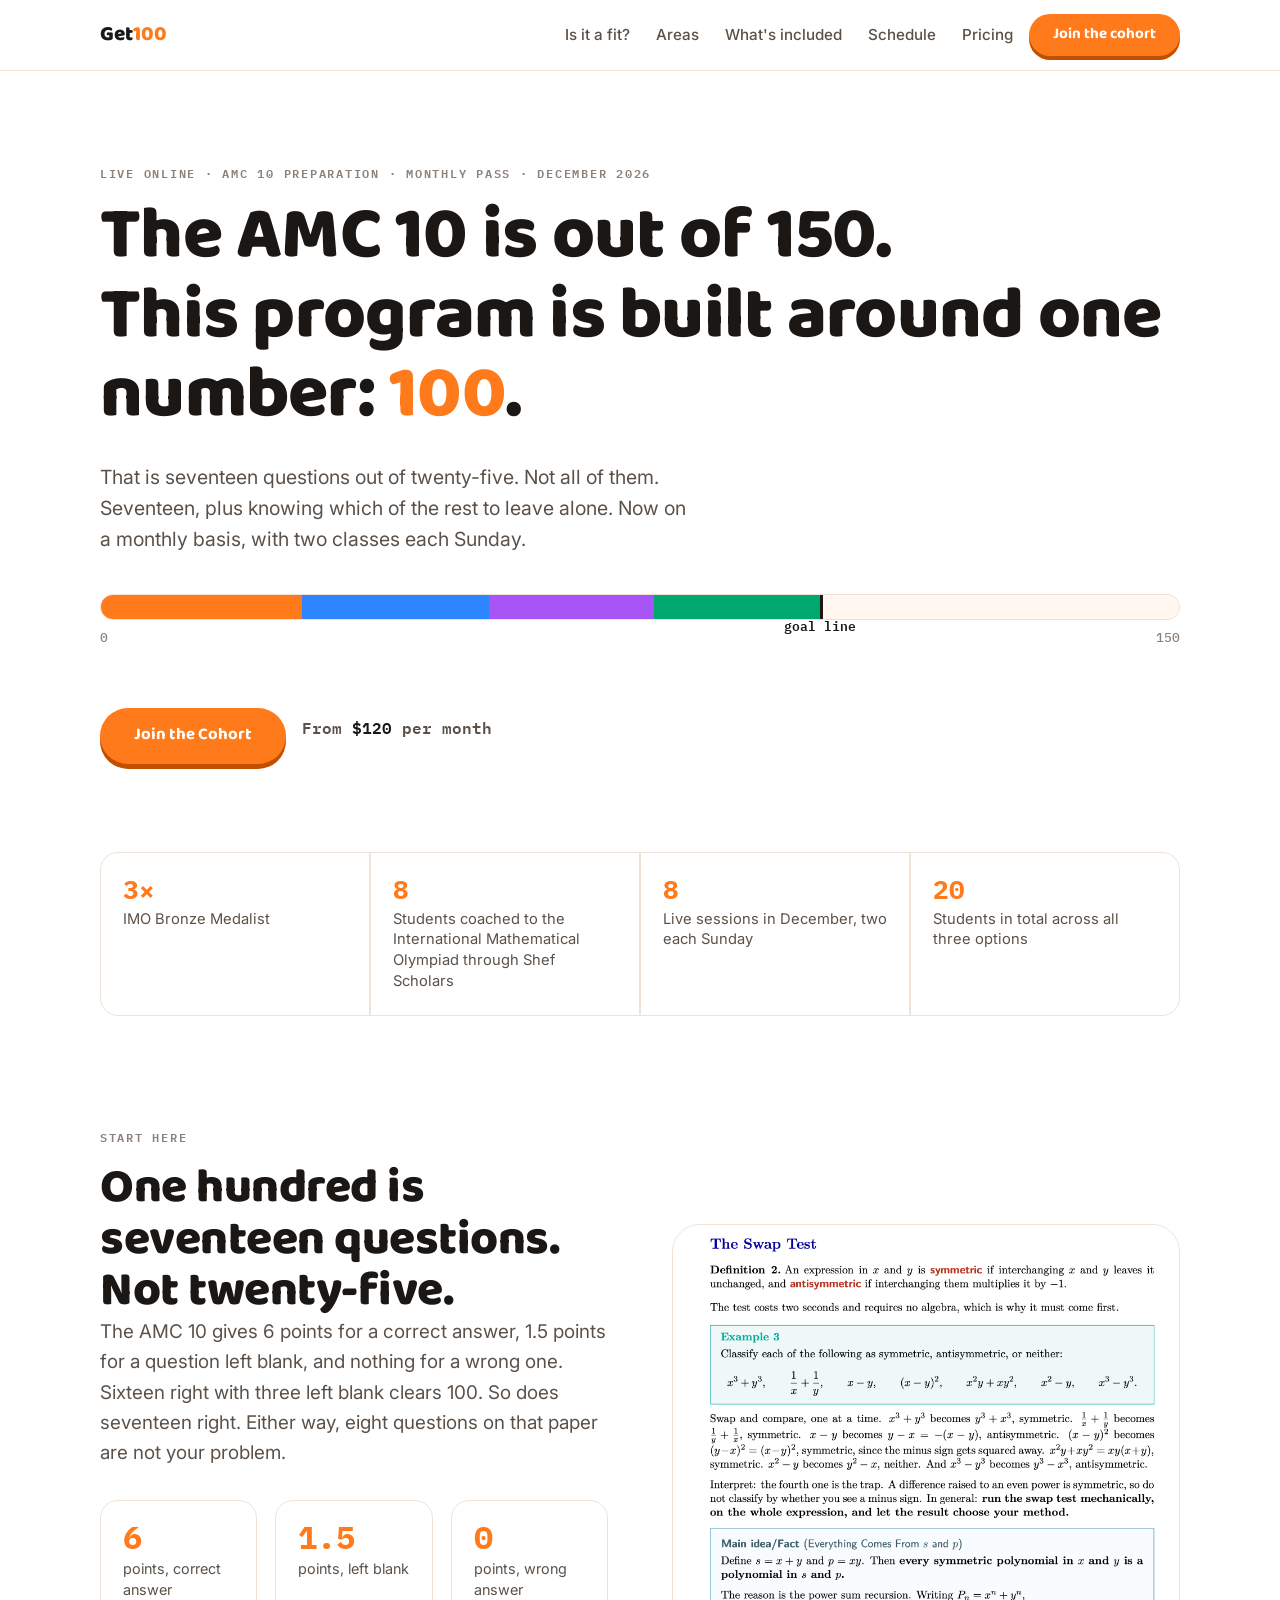
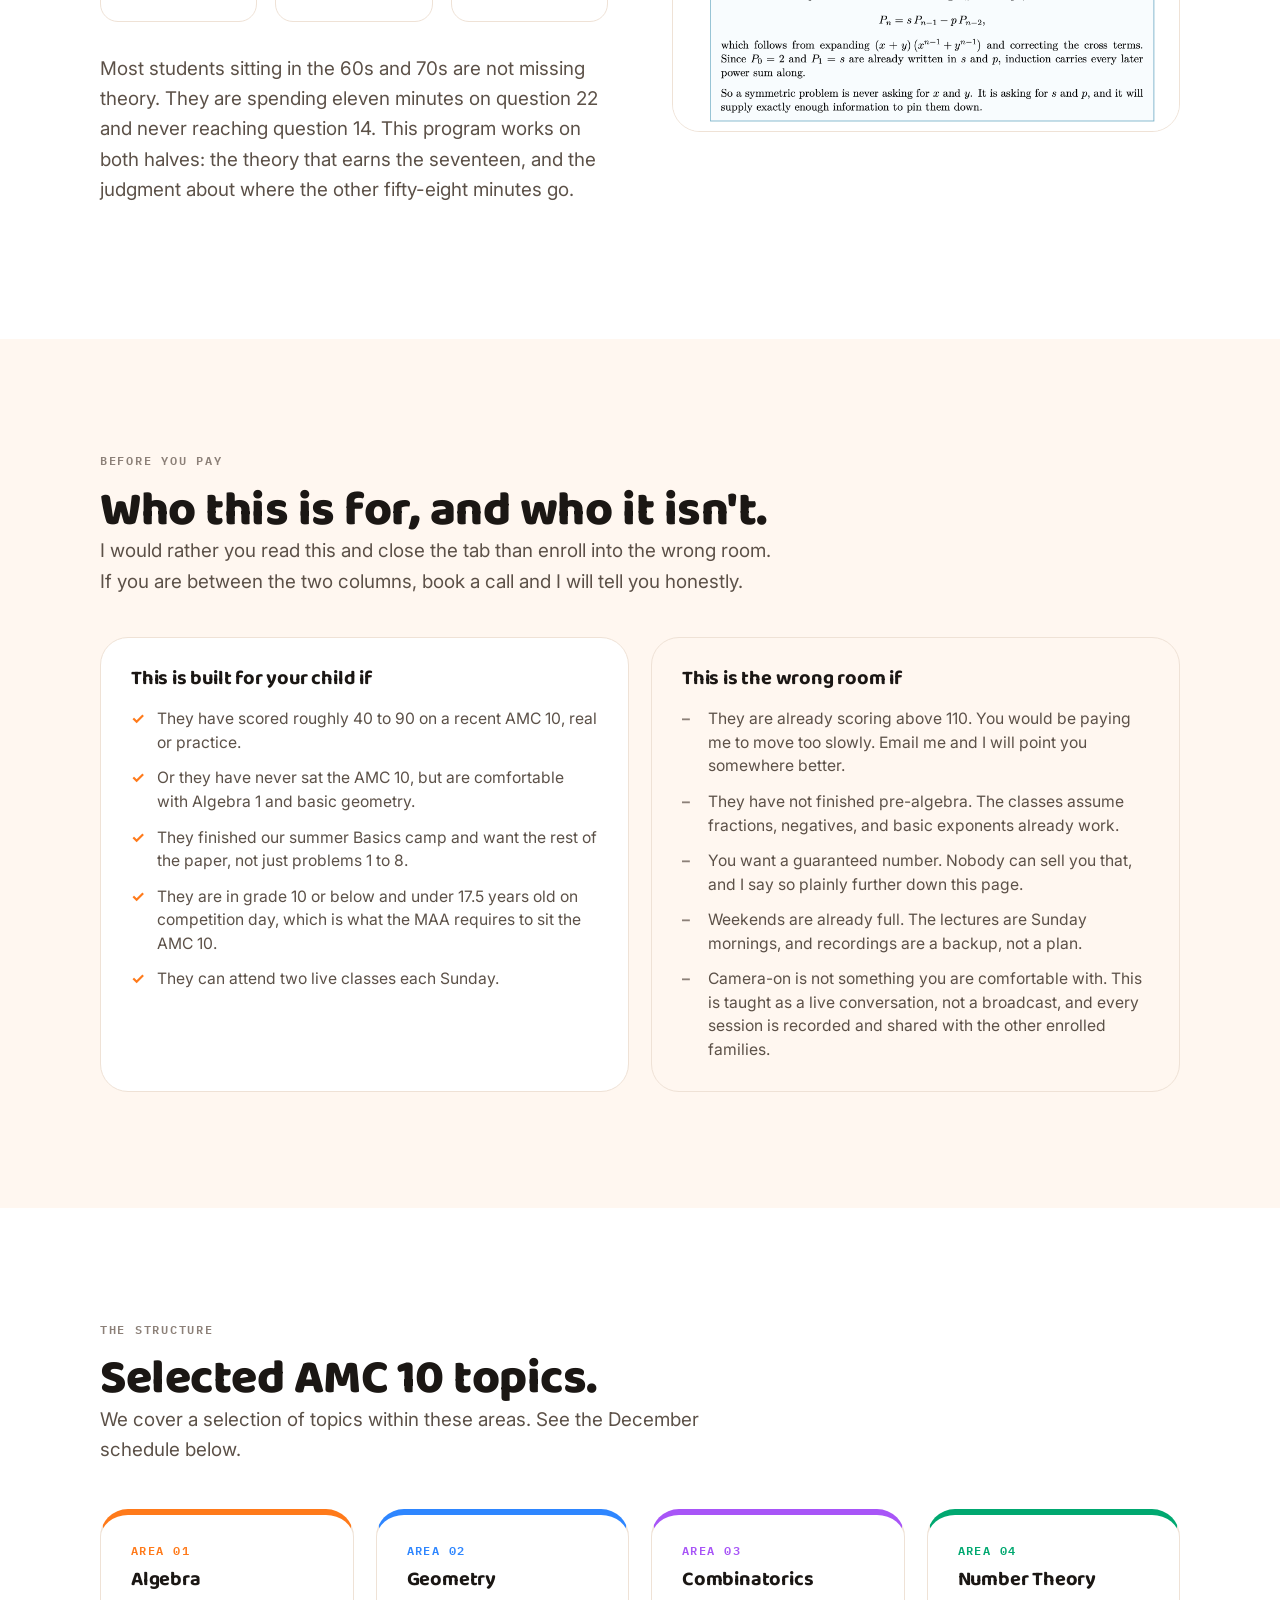
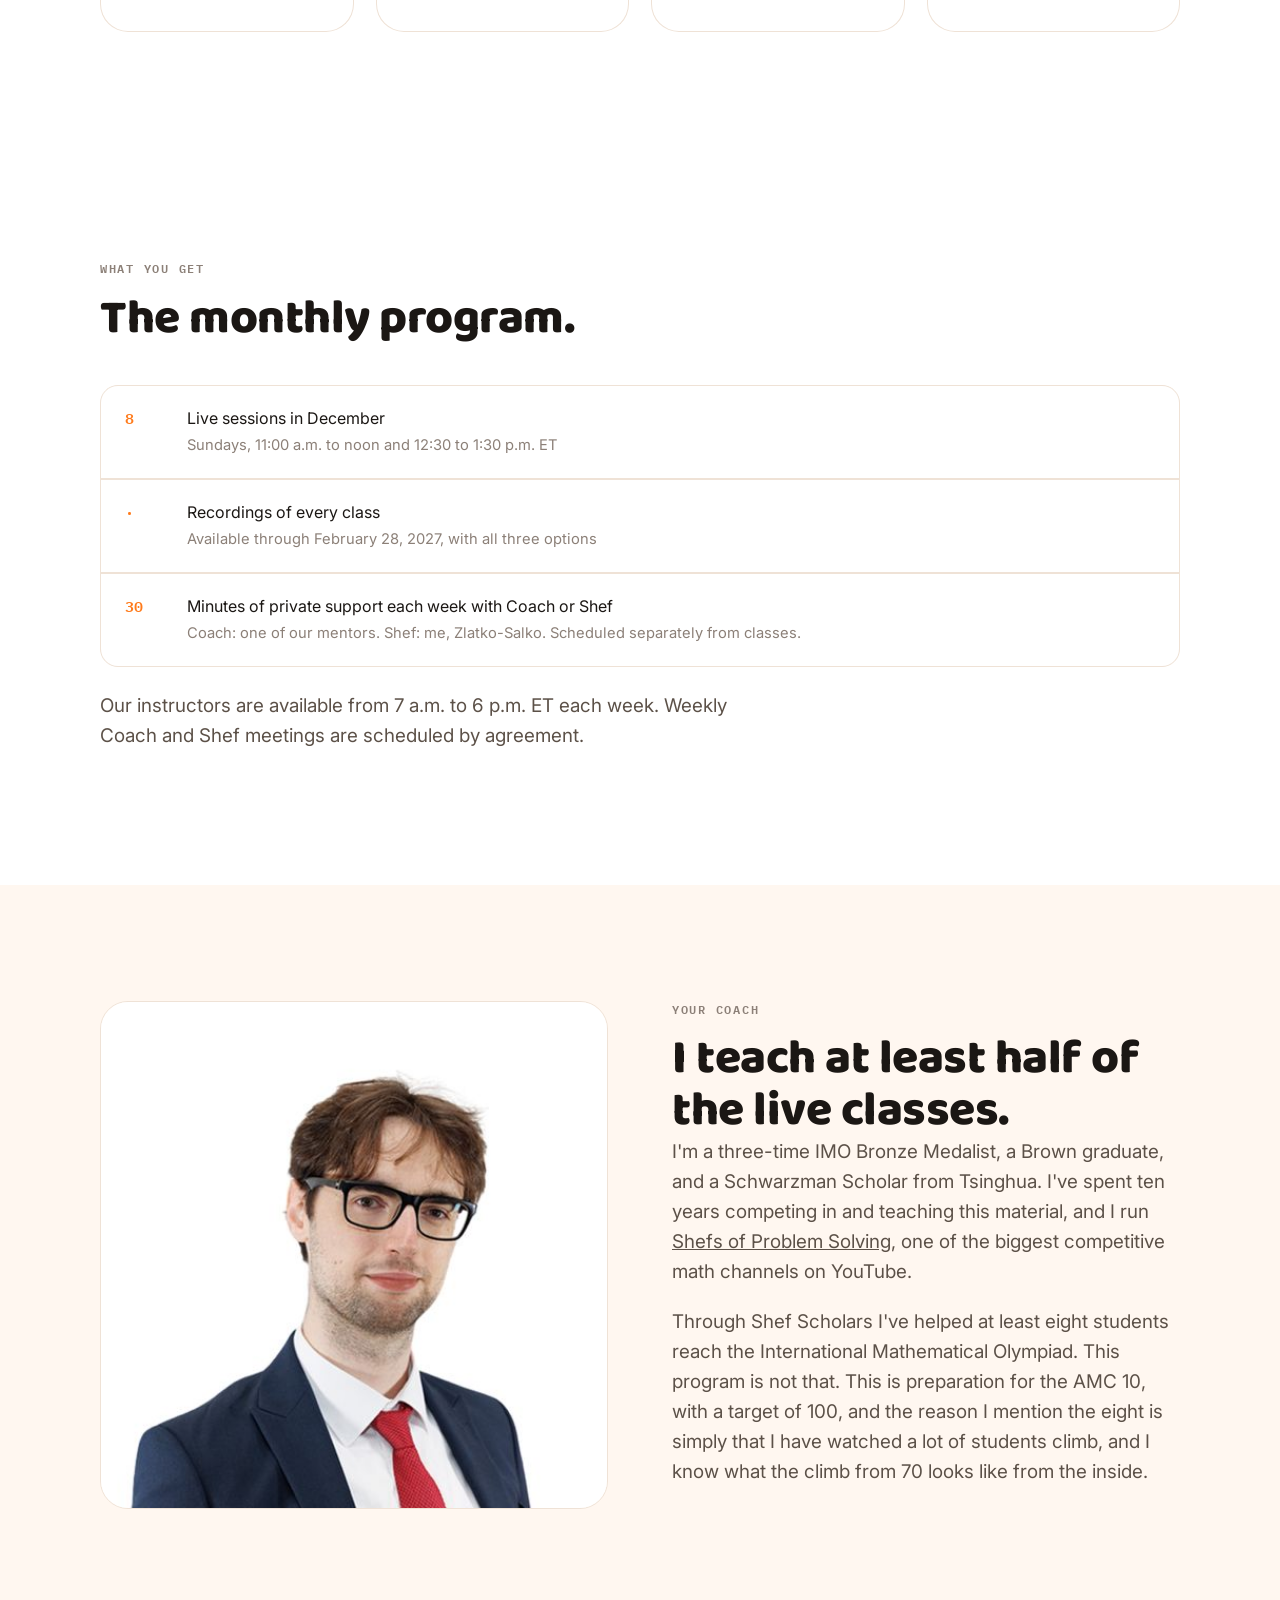
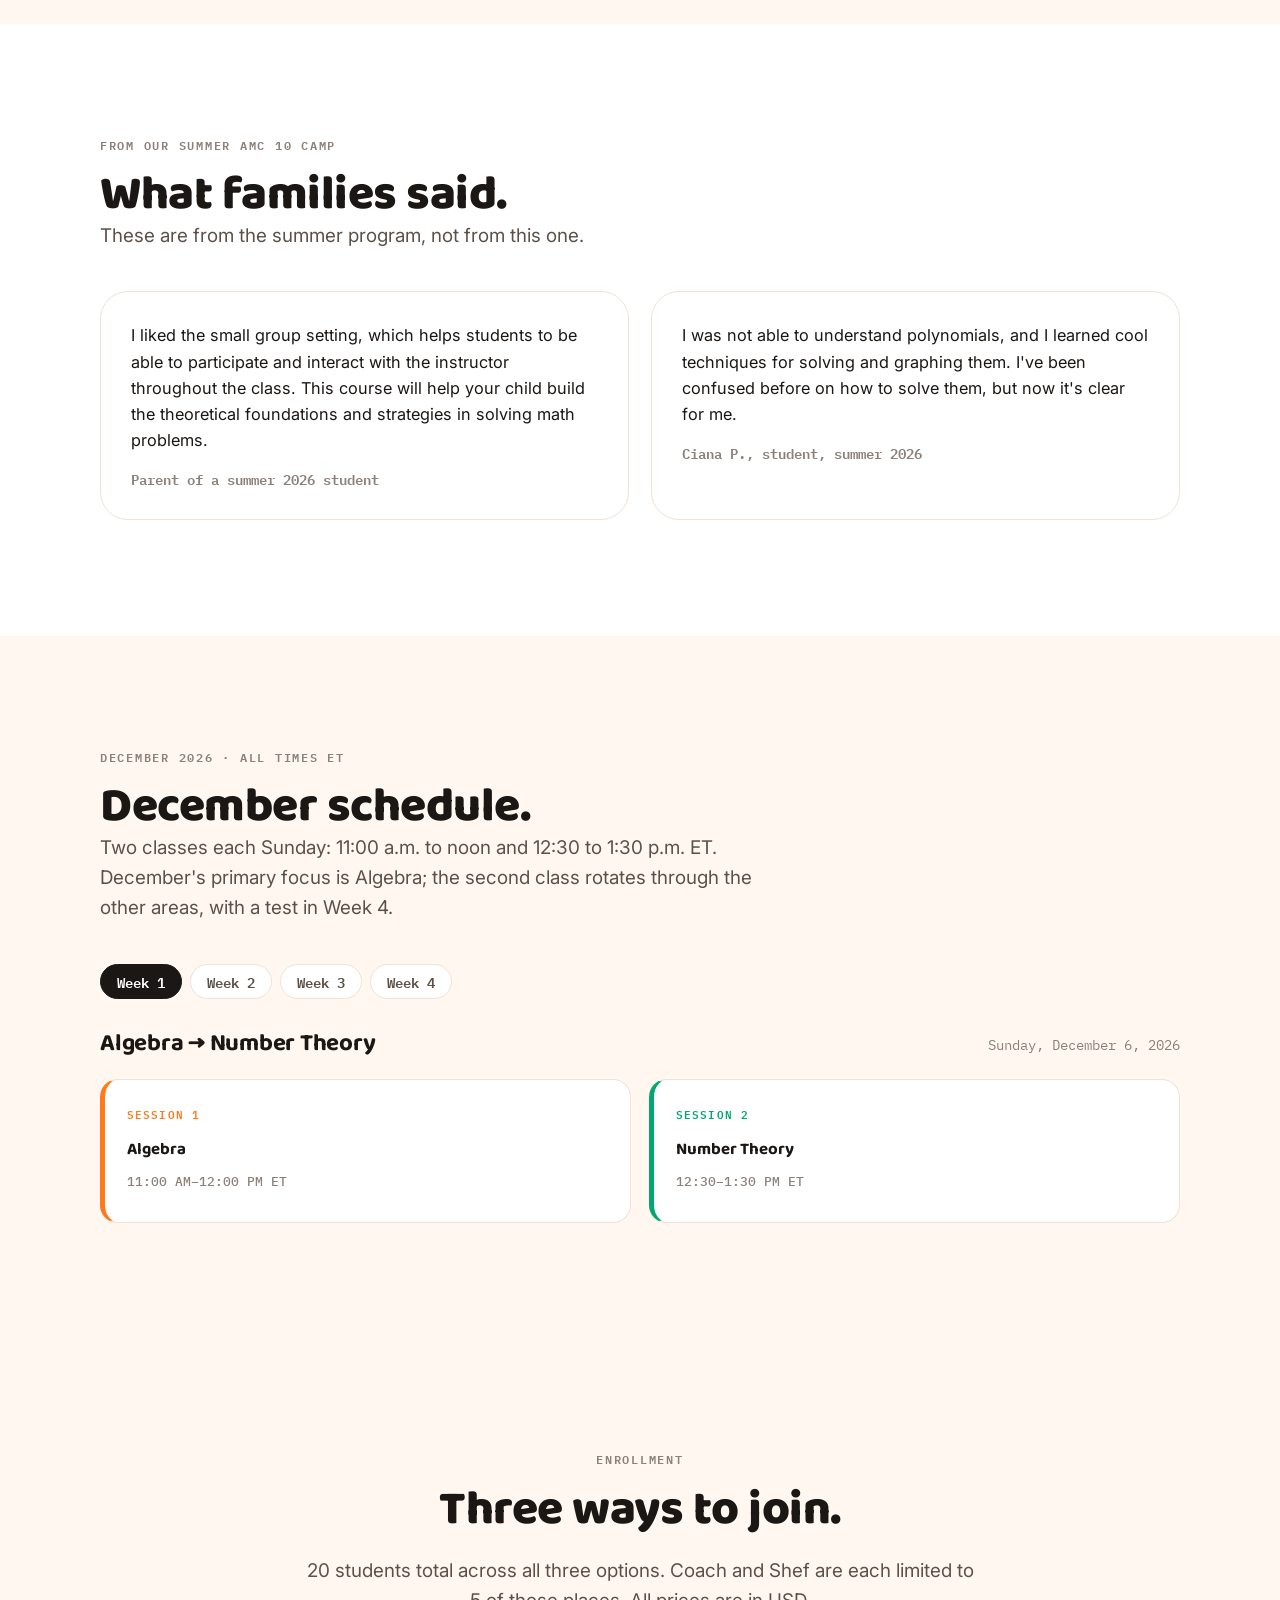
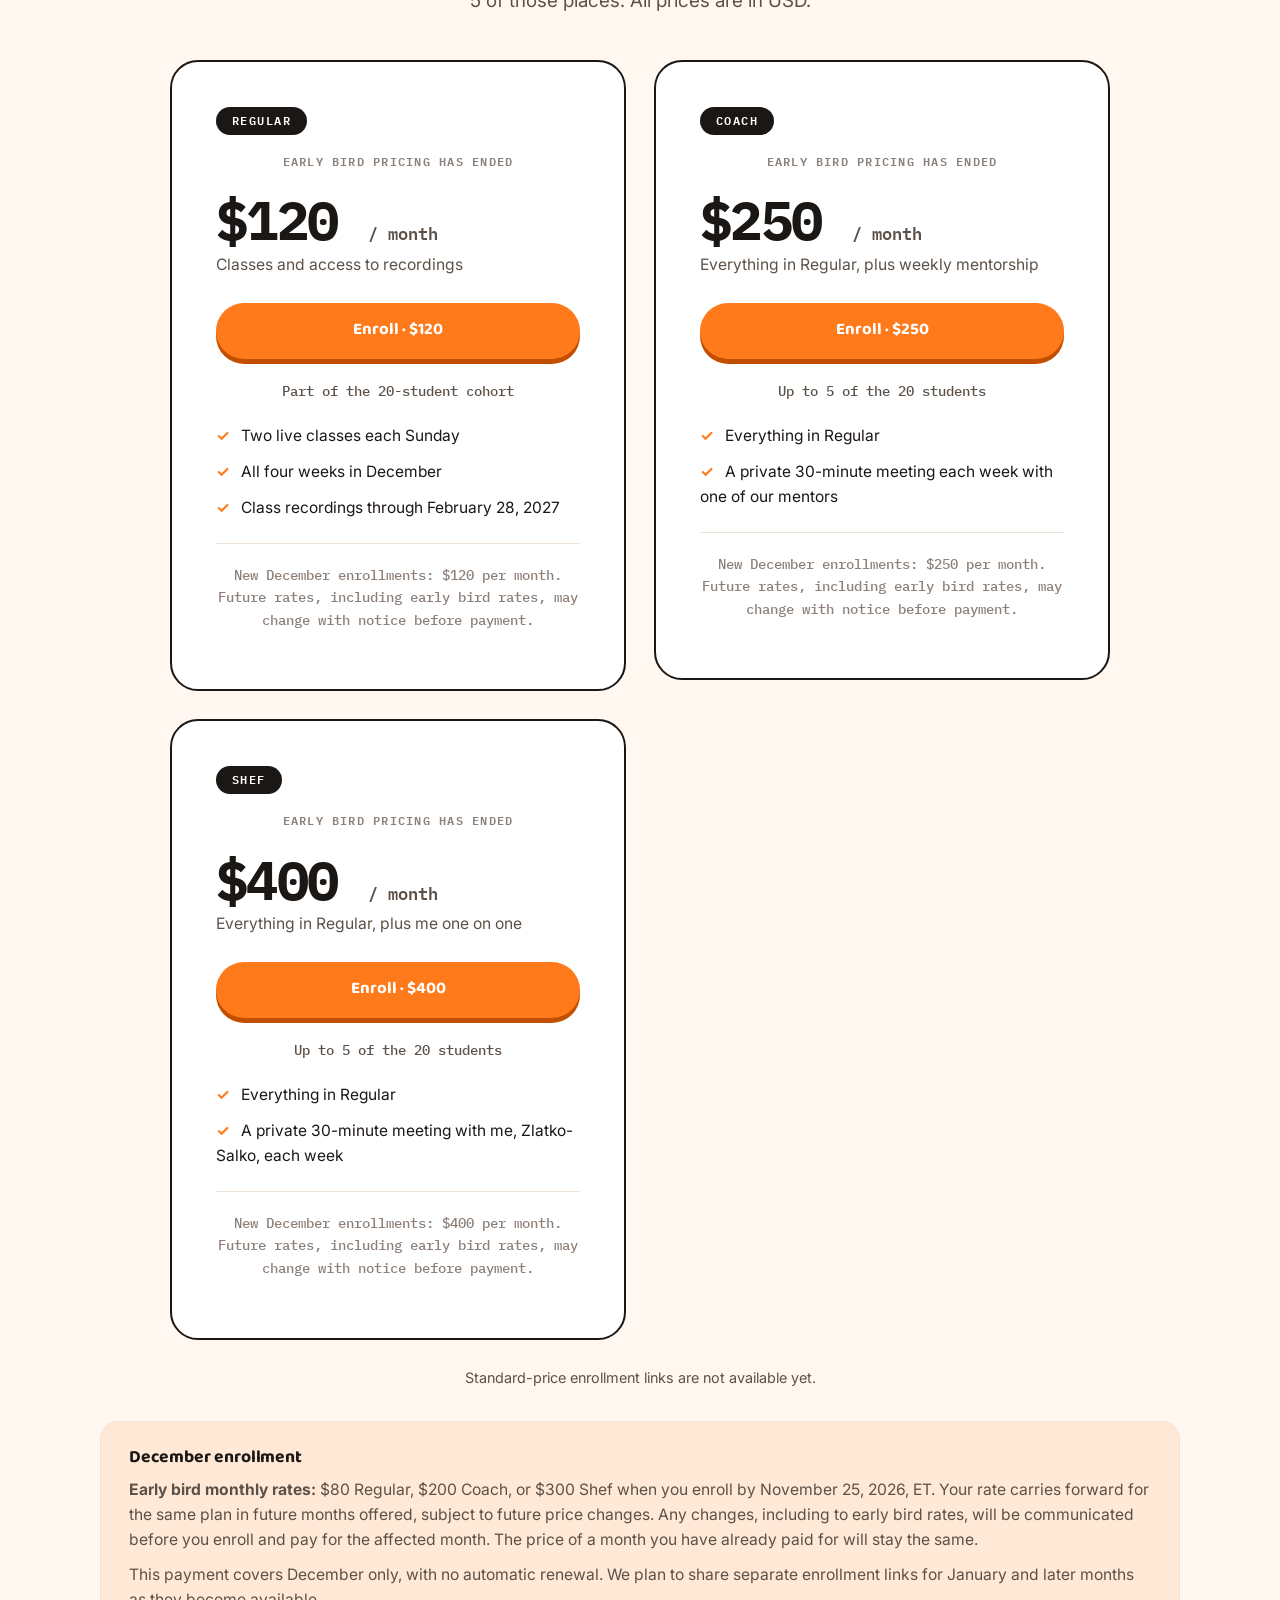
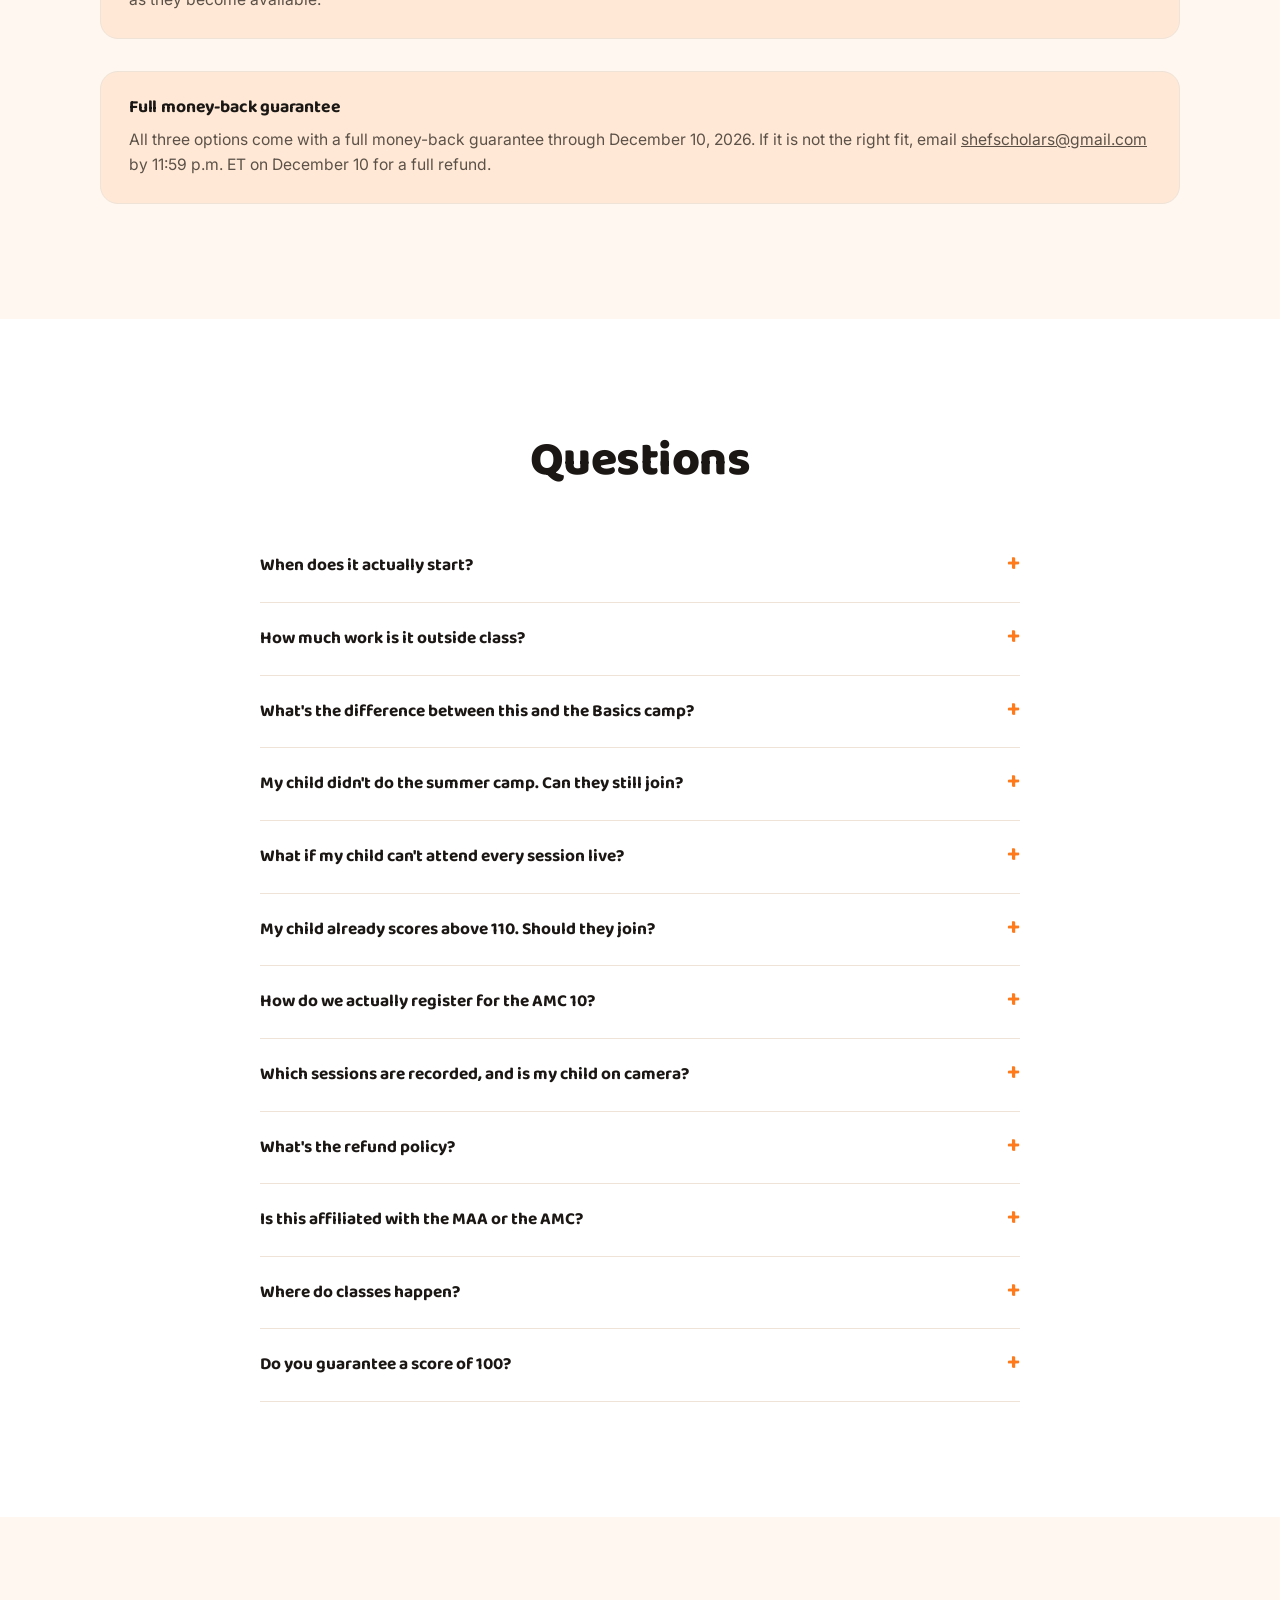
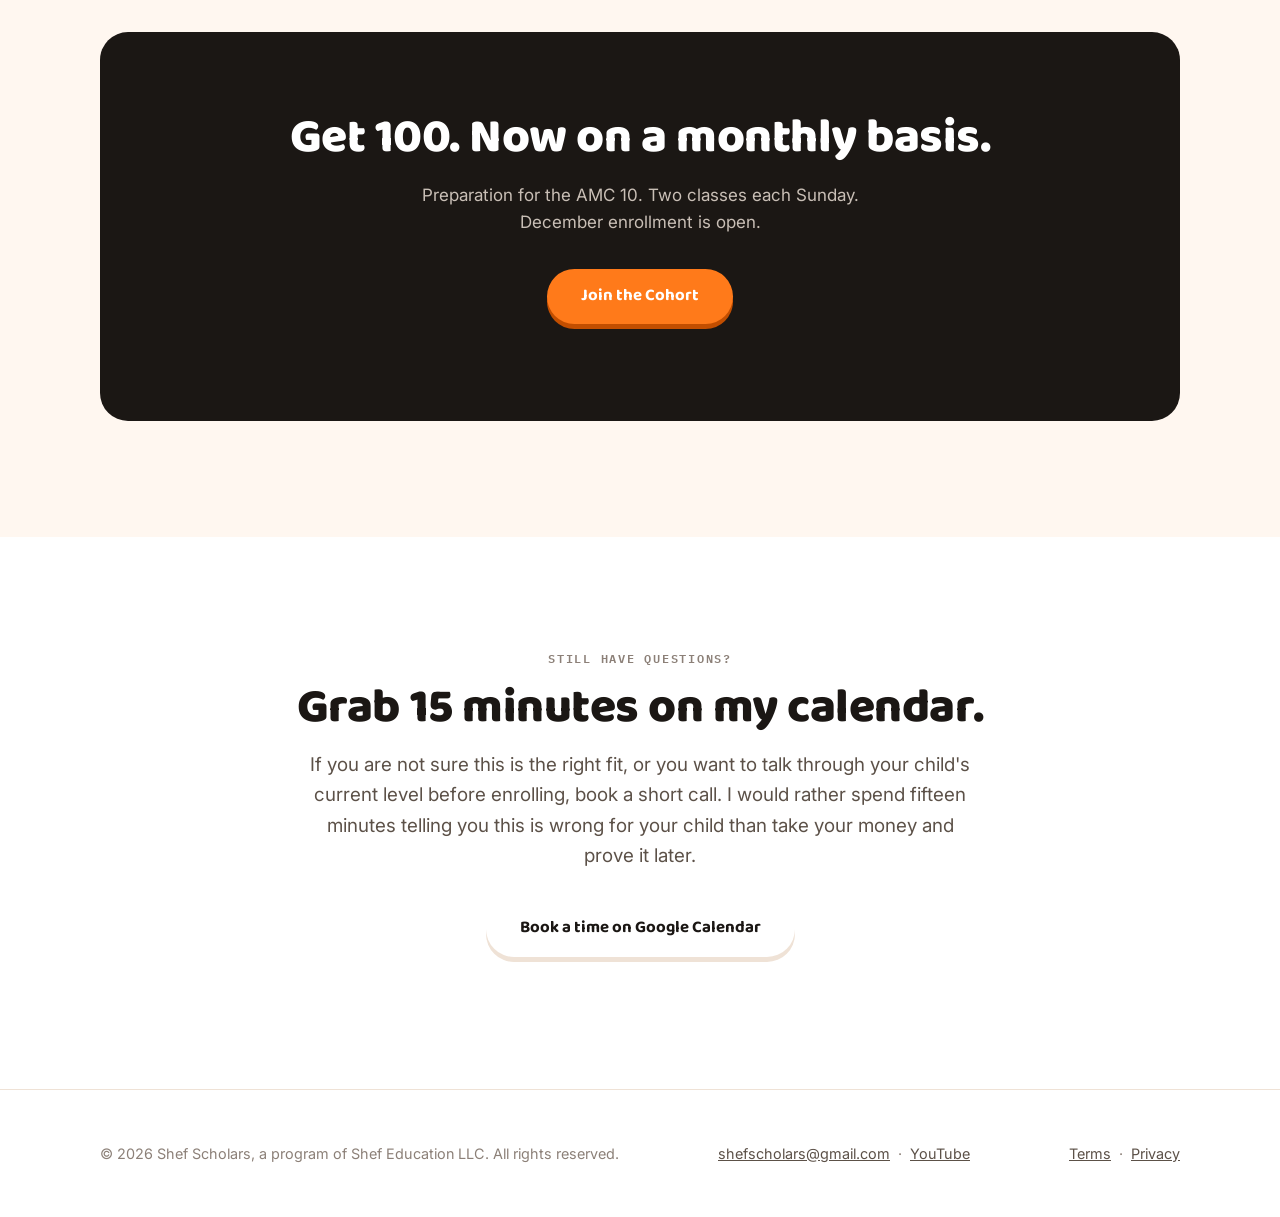
==== commit 8601aa80: "Update Get 100 for December monthly enrollment" ====
--- a/index.html
+++ b/index.html
@@ -3,11 +3,11 @@
 <head>
 <meta charset="utf-8">
 <meta name="viewport" content="width=device-width, initial-scale=1">
-<title>Get 100 | 8-Week AMC 10 Program, Sep to Nov 2026</title>
-<meta name="description" content="An 8-week live program built around one number: 100 on the AMC 10. Four parallel tracks, 40 live sessions, 20 students. September 9 to November 1, 2026.">
+<title>Get 100 | Monthly AMC 10 Preparation</title>
+<meta name="description" content="Live AMC 10 preparation built around one number: 100. Now on a monthly basis, with two Sunday classes each week. December enrollment is open.">
 <link rel="canonical" href="https://www.amc10camp.com">
-<meta property="og:title" content="Get 100 | 8-Week AMC 10 Program, Sep to Nov 2026">
-<meta property="og:description" content="100 on the AMC 10 is seventeen questions, not twenty-five. Eight weeks, four tracks, 20 students. Ends four days before AMC 10 A.">
+<meta property="og:title" content="Get 100 | Monthly AMC 10 Preparation">
+<meta property="og:description" content="100 on the AMC 10 is seventeen questions, not twenty-five. Monthly AMC 10 preparation with two Sunday classes each week.">
 <meta property="og:url" content="https://www.amc10camp.com">
 <meta property="og:type" content="website">
 <!-- TODO: og:image (1200x630 social card). The goal-line meter graphic + "Get 100" wordmark. -->
@@ -17,7 +17,7 @@
 <link rel="preconnect" href="https://fonts.gstatic.com" crossorigin>
 <link href="https://fonts.googleapis.com/css2?family=Baloo+2:wght@600;700;800&family=Inter:wght@400;500;600&family=IBM+Plex+Mono:wght@500;600&display=swap" rel="stylesheet">
 
-<link rel="stylesheet" href="style.css?v=1">
+<link rel="stylesheet" href="style.css?v=monthly-2026">
 
 
 <script type="application/ld+json">
@@ -25,16 +25,15 @@
   "@context":"https://schema.org",
   "@type":"Course",
   "name":"Get 100: AMC 10 Program",
-  "description":"An eight-week live online program for AMC 10 students targeting a score above 100. Four parallel tracks, 40 live sessions, capped at 20 students.",
+  "description":"Live AMC 10 preparation for students targeting a score above 100, now on a monthly basis with two Sunday classes each week.",
   "provider":{"@type":"Organization","name":"Shef Scholars","url":"https://www.amc10camp.com"},
   "hasCourseInstance":{
     "@type":"CourseInstance",
     "courseMode":"online",
-    "startDate":"2026-09-09",
-    "endDate":"2026-11-01",
+    "startDate":"2026-12-06",
+    "endDate":"2026-12-27",
     "maximumAttendeeCapacity":20
-  },
-  "offers":{"@type":"Offer","price":"180","priceCurrency":"USD","availability":"https://schema.org/InStock"}
+  }
 }
 </script>
 </head>
@@ -45,7 +44,7 @@
     <a class="brand" href="#top">Get<span>100</span></a>
     <nav class="hdr__links">
       <a href="#fit">Is it a fit?</a>
-      <a href="#tracks">Tracks</a>
+      <a href="#tracks">Areas</a>
       <a href="#included">What's included</a>
       <a href="#schedule">Schedule</a>
       <a href="#pricing">Pricing</a>
@@ -59,11 +58,11 @@
 <!-- ================= HERO ================= -->
 <section class="hero">
   <div class="wrap">
-    <p class="eyebrow">Live online &middot; Sep 9 to Nov 1, 2026 &middot; 20 students &middot; Ends 4 days before AMC 10 A</p>
+    <p class="eyebrow">Live online &middot; AMC 10 preparation &middot; Monthly pass &middot; December 2026</p>
     <h1>The AMC 10 is out of 150.<br>This program is built around one number: <span>100</span>.</h1>
     <p class="hero__lede">
       That is seventeen questions out of twenty-five. Not all of them. Seventeen, plus
-      knowing which of the rest to leave alone. Eight weeks, four tracks, one target.
+      knowing which of the rest to leave alone. Now on a monthly basis, with two classes each Sunday.
     </p>
 
     <div class="meter meter__wrap" id="heroMeter">
@@ -81,12 +80,8 @@
     </div>
 
     <div class="hero__cta">
-      <!-- <a class="btn" href="#pricing">Join the Early Bird Cohort</a> -->
-            <a class="btn" href="#pricing">Join the  Cohort</a>
-
-    <p class="hero__price num" data-regular="<b>$240</b> camp &nbsp;·&nbsp; <b>$720</b> with mentorship">
-      <b>$180</b> camp &nbsp;·&nbsp; <b>$630</b> with mentorship
-    </p>
+      <a class="btn" href="#pricing">Join the Cohort</a>
+      <p class="hero__price num" data-regular="From <b>$120</b> per month">From <b>$80</b> per month</p>
     </div>
   </div>
 </section>
@@ -94,10 +89,10 @@
 <!-- ================= CREDENTIALS ================= -->
 <section class="wrap">
   <div class="creds rise">
-  <div><b class="num">3&times;</b><small>IMO Bronze Medalist, teaching this cohort personally</small></div>
+  <div><b class="num">3&times;</b><small>IMO Bronze Medalist</small></div>
     <div><b class="num">8</b><small>Students coached to the International Mathematical Olympiad through Shef Scholars</small></div>
-    <div><b class="num">40</b><small>Live sessions: 32 topic lectures + 8 review and problem-solving</small></div>
-    <div><b class="num">20</b><small>Seats in the cohort, so every student gets attention</small></div>
+    <div><b class="num">8</b><small>Live sessions in December, two each Sunday</small></div>
+    <div><b class="num">20</b><small>Students in total across all three options</small></div>
   </div>
 </section>
 
@@ -151,16 +146,16 @@
           <li>Or they have never sat the AMC 10, but are comfortable with Algebra 1 and basic geometry.</li>
           <li>They finished our summer Basics camp and want the rest of the paper, not just problems 1 to 8.</li>
           <li>They are in grade 10 or below and under 17.5 years old on competition day, which is what the MAA requires to sit the AMC 10.</li>
-          <li>They can commit to about five hours of live class a week for eight weeks.</li>
+          <li>They can attend two live classes each Sunday.</li>
         </ul>
       </div>
       <div class="fit fit--no">
         <h3>This is the wrong room if</h3>
         <ul>
           <li>They are already scoring above 110. You would be paying me to move too slowly. Email me and I will point you somewhere better.</li>
-          <li>They have not finished pre-algebra. Week 0 assumes fractions, negatives, and basic exponents already work.</li>
+          <li>They have not finished pre-algebra. The classes assume fractions, negatives, and basic exponents already work.</li>
           <li>You want a guaranteed number. Nobody can sell you that, and I say so plainly further down this page.</li>
-          <li>Weekends are already full. The lectures are Saturday and Sunday mornings, and recordings are a backup, not a plan.</li>
+          <li>Weekends are already full. The lectures are Sunday mornings, and recordings are a backup, not a plan.</li>
           <li>Camera-on is not something you are comfortable with. This is taught as a live conversation, not a broadcast, and every session is recorded and shared with the other enrolled families.</li>
         </ul>
       </div>
@@ -168,99 +163,49 @@
   </div>
 </section>
 
-<!-- ================= FOUR TRACKS ================= -->
+<!-- ================= FOUR AREAS ================= -->
 <section class="band" id="tracks">
   <div class="wrap">
     <p class="eyebrow">The structure</p>
-    <h2>Four tracks, running in parallel.</h2>
+    <h2>Selected AMC 10 topics.</h2>
     <p class="lede" style="margin-bottom:44px">
-      Every AMC 10 is built from the same four areas. So is this program. Your child
-      works all four every single week, instead of finishing one in September and
-      having forgotten it by November.
+      We cover a selection of topics within these areas.
+      See the December schedule below.
     </p>
-    <!-- TODO: the question counts below are estimates. Replace them with the real
-         numbers from your 2010-2025 AMC 10 coverage map, and set --tw on each bar
-         to match (share of 25 questions). You already have this data. -->
     <div class="grid grid--4">
       <div class="card track track--alg rise">
-        <span class="track__tag">Track 01</span>
+        <span class="track__tag">Area 01</span>
         <h3>Algebra</h3>
-        <p>Factoring and symmetric expressions. Telescoping, systems, exponents. Inequalities and AM-GM. Sequences. Polynomials and Vieta. Mean, median and data.</p>
-        <p>The biggest single block on the paper, and the one where speed compounds fastest.</p>
-        <!-- <span class="track__meta">Typically 7 to 9 of 25 questions</span>
-        <div class="track__bar" style="--tw:32%"><i></i></div> -->
       </div>
       <div class="card track track--geo rise">
-        <span class="track__tag">Track 02</span>
+        <span class="track__tag">Area 02</span>
         <h3>Geometry</h3>
-        <p>Angle chasing in circles. Similarity and congruency. Coordinate geometry. Area by decomposition, shoelace and ratios. Circle geometry. 3D solids.</p>
-        <p>Where students burn the most minutes per point, usually by not drawing the auxiliary line.</p>
-        <!-- <span class="track__meta">Typically 5 to 7 of 25 questions</span>
-        <div class="track__bar" style="--tw:24%"><i></i></div> -->
       </div>
       <div class="card track track--comb rise">
-        <span class="track__tag">Track 03</span>
+        <span class="track__tag">Area 03</span>
         <h3>Combinatorics</h3>
-        <p>Smart casework. Probability. Restrictions and complementary counting. Logic problems. Stars and bars, inclusion-exclusion, recursion.</p>
-        <p>The area where a wrong setup in the first thirty seconds costs you the whole problem.</p>
-        <!-- <span class="track__meta">Typically 4 to 6 of 25 questions</span>
-        <div class="track__bar" style="--tw:20%"><i></i></div> -->
       </div>
       <div class="card track track--nt rise">
-        <span class="track__tag">Track 04</span>
+        <span class="track__tag">Area 04</span>
         <h3>Number Theory</h3>
-        <p>Modular arithmetic. Factors and prime thinking. Divisibility. Digits and decimal representation. Diophantine equations and bounding. Divisors and factorials.</p>
-        <p>The smallest block, and the most learnable from scratch inside eight weeks.</p>
-        <!-- <span class="track__meta">Typically 3 to 5 of 25 questions</span>
-        <div class="track__bar" style="--tw:16%"><i></i></div> -->
-      </div>
-    </div>
-  </div>
-</section>
-
-<!-- ================= WEEK 0 ================= -->
-<section class="band band--soft">
-  <div class="wrap split">
-    <div class="shot rise" style="aspect-ratio:1/1">
-      <img src="images/part_of_num_of_nums_handout.png" alt="Page from the Week 0 Combinatorics foundations module" style="width:100%; height:100%; object-fit:cover;">
-    </div>
-
-    <div class="rise">
-      <p class="eyebrow">Week 0 &middot; sent from Aug 25 &middot; due before Sep 12</p>
-      <h2>Everyone starts level, wherever they're coming from.</h2>
-      <p class="lede">
-        Part of this cohort came through our Basics camp this summer. Part of it did not.
-        Week 0 is four self-study foundation modules, one per track, covering the
-        arithmetic, angle rules, counting fundamentals and divisibility tests that every
-        later lecture quietly assumes. Nobody spends September catching up in public.
-      </p>
-<p class="lede">
-        Modules go out from August 25, and within 48 hours of enrolling if you join after
-        that. They are due before the first lecture on September 12. They are not graded and
-        they are not busywork. They are the floor.
-      </p>
-    </div>
-  </div>
-</section>
+      </div>
+    </div>
+  </div>
+</section>
+
+
 
 <!-- ================= WHAT'S INCLUDED ================= -->
 <section class="band" id="included">
   <div class="wrap">
     <p class="eyebrow">What you get</p>
-    <h2>The complete program.</h2>
+    <h2>The monthly program.</h2>
     <ul class="incl rise" style="margin-top:40px">
-<li><b class="num">32</b><span>Live topic lectures<em>Saturdays 11:00 and 12:30, Sundays 11:00 and 12:30, New York time. I teach at least 32 of the 40 sessions; up to 8 are led by guest olympiad competitors</em></span></li>
-      <li><b class="num">8</b><span>Wednesday sessions, 6:00 to 7:00 p.m. New York time<em>Alternating practice-test review and open problem-solving</em></span></li>
-      <!-- TODO: confirm this line. Your schedule.json has four "review the week's practice
-           test" Wednesdays, which implies four tests exist and are distributed. If you are
-           not shipping the tests themselves, reword this to "four test review sessions". -->
-      <li><b class="num">4</b><span>Full practice tests, each with its own review session<em>The first one is on September 9, before a single lecture, so we both know the starting number</em></span></li>
-      <li><b class="num">4</b><span>Week 0 foundation modules<em>One per track, self-study, due before Sep 12</em></span></li>
-      <li><b class="num">·</b><span>A handout for every lecture<em>Theory, worked examples, and an AMC problem set with full solutions</em></span></li>
-      <li><b class="num">·</b><span>Recordings of every session<em>Available through December 31, so they are still there for both AMC dates</em></span></li>
+      <li><b class="num">8</b><span>Live sessions in December<em>Sundays, 11:00 a.m. to noon and 12:30 to 1:30 p.m. ET</em></span></li>
+      <li><b class="num">&middot;</b><span>Recordings of every class<em>Available through February 28, 2027, with all three options</em></span></li>
+      <li><b class="num">30</b><span>Minutes of private support each week with Coach or Shef<em>Coach: one of our mentors. Shef: me, Zlatko-Salko. Scheduled separately from classes.</em></span></li>
     </ul>
-    <!-- TODO: extending recordings to Dec 31 was my recommendation, not your existing
-         policy. It costs you nothing and covers both Nov 5 and Nov 13. Change if you disagree. -->
+    <p class="lede" style="margin-top:24px">Our instructors are available from 7 a.m. to 6 p.m. ET each week. Weekly Coach and Shef meetings are scheduled by agreement.</p>
   </div>
 </section>
 
@@ -268,12 +213,12 @@
 <section class="band band--soft">
   <div class="wrap split">
     <div class="shot rise" style="aspect-ratio:1/1">
-      <img src="images/LagumdzijaZlatko-Salko_480.jpg" alt="Albert Lagumdzija, coach" style="width:100%; height:100%; object-fit:cover;">
+      <img src="images/LagumdzijaZlatko-Salko_480.jpg" alt="Zlatko-Salko Lagumdzija, coach" style="width:100%; height:100%; object-fit:cover;">
     </div>
 
     <div class="rise">
       <p class="eyebrow">Your coach</p>
-      <h2>I'm teaching this one myself.</h2>
+      <h2>I teach at least half of the live classes.</h2>
       <p class="lede">
         I'm a three-time IMO Bronze Medalist, a Brown graduate, and a Schwarzman Scholar
         from Tsinghua. I've spent ten years competing in and teaching this material, and I
@@ -282,18 +227,11 @@
       </p>
       <p class="lede">
         Through Shef Scholars I've helped at least eight students reach the International
-        Mathematical Olympiad. This program is not that. This is the eight weeks that take
-        a student from the middle of the AMC 10 to past 100, and the reason I mention the
+        Mathematical Olympiad. This program is not that. This is preparation for the AMC 10, with a target of 100, and the reason I mention the
         eight is simply that I have watched a lot of students climb, and I know what the
         climb from 70 looks like from the inside.
       </p>
-<p class="lede">
-        I cap this cohort at 20 so I can actually interact with most of them during live
-        sessions instead of talking at a screen. I teach at least 32 of the 40 sessions
-        myself. For up to 8 of them I bring in a former olympiad competitor to work through
-        problems from their own experience, because hearing a second person think out loud
-        can bring forward a different perspective.
-      </p>
+
     </div>
   </div>
 </section>
@@ -304,8 +242,7 @@
     <p class="eyebrow">From our summer AMC 10 camp</p>
     <h2>What families said.</h2>
     <p class="lede">
-      These are from the summer program, not from this one. This cohort is the first
-      Get 100 group to run, which is part of why it is priced the way it is.
+      These are from the summer program, not from this one.
     </p>
     <div class="quotes rise" style="margin-top:40px">
       <div class="quote">
@@ -328,176 +265,99 @@
 <!-- ================= SCHEDULE (data from schedule.json) ================= -->
 <section class="band band--soft" id="schedule">
   <div class="wrap">
-    <p class="eyebrow">Sep 9 to Nov 1, 2026 &middot; all times New York</p>
-    <h2>Six weeks of building. Two weeks of sharpening.</h2>
-    <p class="lede" style="margin-bottom:40px">
-      Weeks 1 through 6 add new theory in all four tracks at once. Week 7 pulls the whole
-      thing back together in a cumulative review. Week 8 is nothing but problems, four
-      bootcamps, no new material, five days before the exam. Pick a week for the full topic list.
-    </p>
-    <div class="sched-tabs rise" id="sched-tabs"></div>
-    <div id="sched-panel" class="rise">
-      <p class="lede">Loading schedule...</p>
-    </div>
-    <noscript>
-      <p class="lede">
-        The week-by-week breakdown needs JavaScript. Email
-        <a href="mailto:shefscholars@gmail.com">shefscholars@gmail.com</a>
-        and I will send the full syllabus as a PDF.
-      </p>
-    </noscript>
-
-    <div class="note rise">
-      <h3>One note on clocks</h3>
-      <p>
-        The United States moves off daylight time on Sunday, November 1, which is the
-        morning of our final two sessions. Every session from September 9 through
-        October 25 runs on New York daylight time. The last two, on November 1, run on
-        New York standard time. I will email a reminder that week. If you are outside
-        the US, check your own conversion for that weekend specifically.
-      </p>
-    </div>
-  </div>
-</section>
-
-<!-- ================= EXAM LOGISTICS ================= -->
-<section class="band">
-  <div class="wrap">
-    <p class="eyebrow">Important, and easy to get wrong</p>
-    <h2>Two exam dates. You register separately, and early.</h2>
-
-    <div class="datepair rise">
-      <div><b class="num">Nov 5, 2026</b><small>AMC 10 A. Four days after our final session.</small></div>
-      <div><b class="num">Nov 13, 2026</b><small>AMC 10 B. A different paper. Students may sit both.</small></div>
-    </div>
-
-    <p class="lede">
-      This program is scheduled to finish right before the A date, with recordings and
-      handouts still open through the B date.
-    </p>
-
-    <div class="note rise">
-      <h3>Please do this in September, not October</h3>
-      <p>
-        Families cannot register for the AMC 10 directly with the MAA. Your child sits it
-        through their school or through an authorized testing center, and registration at
-        those sites typically closes two to three weeks before the competition. Popular
-        centers fill earlier than that.
-      </p>
-      <p>
-        Enrolling here does not register your child for the exam. If your school does not
-        host the AMC 10 and you are not sure where to look, book a call and I will help
-        you find a site. This is the single most common way a well-prepared student ends
-        up with nowhere to sit in November.
-      </p>
-    </div>
-  </div>
-</section>
-
-<!-- ================= PRICING ================= -->
+    <p class="eyebrow">December 2026 &middot; all times ET</p>
+    <h2>December schedule.</h2>
+    <p class="lede" style="margin-bottom:40px">Two classes each Sunday: 11:00 a.m. to noon and 12:30 to 1:30 p.m. ET. December's primary focus is Algebra; the second class rotates through the other areas, with a test in Week 4.</p>
+    <div class="sched-tabs" id="sched-tabs" aria-label="Choose a week"></div>
+    <div id="sched-panel" class="rise"><div class="sched-fallback-week"><div class="sched-head"><h3>Week 1: Algebra → Number Theory</h3><span class="sched-date num">Sunday, December 6, 2026</span></div><div class="sched-grid"><div class="sched-card" style="--tc:var(--alg)"><h4>Algebra</h4><p class="sched-card__when num">11:00 AM–12:00 PM ET</p></div><div class="sched-card" style="--tc:var(--nt)"><h4>Number Theory</h4><p class="sched-card__when num">12:30–1:30 PM ET</p></div></div></div>
+<div class="sched-fallback-week"><div class="sched-head"><h3>Week 2: Algebra → Combinatorics</h3><span class="sched-date num">Sunday, December 13, 2026</span></div><div class="sched-grid"><div class="sched-card" style="--tc:var(--alg)"><h4>Algebra</h4><p class="sched-card__when num">11:00 AM–12:00 PM ET</p></div><div class="sched-card" style="--tc:var(--comb)"><h4>Combinatorics</h4><p class="sched-card__when num">12:30–1:30 PM ET</p></div></div></div>
+<div class="sched-fallback-week"><div class="sched-head"><h3>Week 3: Algebra → Geometry</h3><span class="sched-date num">Sunday, December 20, 2026</span></div><div class="sched-grid"><div class="sched-card" style="--tc:var(--alg)"><h4>Algebra</h4><p class="sched-card__when num">11:00 AM–12:00 PM ET</p></div><div class="sched-card" style="--tc:var(--geo)"><h4>Geometry</h4><p class="sched-card__when num">12:30–1:30 PM ET</p></div></div></div>
+<div class="sched-fallback-week"><div class="sched-head"><h3>Week 4: Algebra → Test</h3><span class="sched-date num">Sunday, December 27, 2026</span></div><div class="sched-grid"><div class="sched-card" style="--tc:var(--alg)"><h4>Algebra</h4><p class="sched-card__when num">11:00 AM–12:00 PM ET</p></div><div class="sched-card" style="--tc:var(--ink)"><h4>Test</h4><p class="sched-card__when num">12:30–1:30 PM ET</p></div></div></div></div>
+  </div>
+</section>
+
+
+
 <!-- ================= PRICING ================= -->
 <section class="band band--soft" id="pricing">
   <div class="wrap">
     <div style="text-align:center;margin-bottom:20px">
       <p class="eyebrow">Enrollment</p>
-      <h2>Two ways to join.</h2>
-    </div>
-    <p class="lede" style="text-align:center;margin-inline:auto;margin-bottom:44px">
-      Twenty seats in the cohort. Six of them can add weekly one-on-one coaching.
-    </p>
-
+      <h2>Three ways to join.</h2>
+    </div>
+    <p class="lede" style="text-align:center;margin-inline:auto;margin-bottom:44px">20 students total across all three options. Coach and Shef are each limited to 5 of those places. All prices are in USD.</p>
+    <!-- TODO(Stripe): All plans share the 20-student cohort limit. Coach and Shef
+         each have a 5-student limit within that total. -->
     <div class="pricing-grid rise">
-
-      <div class="price">
-        <span class="price__badge" data-regular="Camp">Early Bird &middot; Camp</span>
-
+      <div class="price" role="group" aria-label="Regular">
+        <span class="price__badge" data-regular="Regular">Early Bird &middot; Regular</span>
         <div class="countdown" data-countdown>
           <span class="countdown__label" data-cd-label>Early bird ends in</span>
           <div class="countdown__nums" data-cd-nums>
-            <div><b data-cd="d">00</b><small>days</small></div>
-            <div><b data-cd="h">00</b><small>hrs</small></div>
-            <div><b data-cd="m">00</b><small>min</small></div>
-            <div><b data-cd="s">00</b><small>sec</small></div>
+            <div><b data-cd="d">&ndash;</b><small>days</small></div>
+            <div><b data-cd="h">&ndash;</b><small>hrs</small></div>
+            <div><b data-cd="m">&ndash;</b><small>min</small></div>
+            <div><b data-cd="s">&ndash;</b><small>sec</small></div>
           </div>
         </div>
-
-        <div class="price__big num" data-regular="$240">$180</div>
-        <p class="price__alt">The full program, paid once</p>
-
-        <!-- TODO: 
-
-
-             Both success URLs point at the student intake Google Form. -->
-
-
-             <!-- Stripe: early bird $180 and regular $240. Both capped at 20. -->
-        <a class="btn btn--wide" href="https://buy.stripe.com/8x29ASdhl6MXdyI6DjdAk01" data-regular="Enroll &middot; $240" data-regular-href="https://buy.stripe.com/fZucN4a596MXgKU4vbdAk05">Enroll &middot; $180</a>
-
-
-        <div class="seats">
-          <!-- TODO: update --taken and the count below as seats fill. 0/20 at launch.
-               If you are not going to update this by hand, delete the whole .seats block.
-               A bar frozen at zero in October is worse than no bar. -->
-          <div class="seats__bar" style="--taken:65%"><i></i></div>
-          <p class="seats__txt">13 of 20 camp seats taken</p>
-        </div>
-
-        <ul>
-          <li>All 40 live sessions</li>
-          <li>4 practice tests with review sessions</li>
-          <li>Week 0 foundation modules</li>
-          <li>Handouts with full solutions for every lecture</li>
-          <li>Recordings through December 31</li>
-        </ul>
-
-        <!-- <p class="price__next">
-          Early bird pricing ends August 25, 2026. It goes to $240 after that.
-        </p> -->
-      </div>
-
-      <div class="price">
-        <span class="price__badge" data-regular="Mentorship &middot; 6 seats">Early Bird &middot; Mentorship</span>
-
+        <div class="price__big num" data-regular="$120 <small>/ month</small>">$80 <small>/ month</small></div>
+        <p class="price__alt">Classes and access to recordings</p>
+        <!-- TODO(Stripe): Regular standard ($120): add the checkout URL as data-regular-href. -->
+        <a class="btn btn--wide" href="https://buy.stripe.com/6oUdR8dhl5IT52c1iZdAk0a" data-regular-href="" data-regular="Enroll &middot; $120">Enroll &middot; $80</a>
+        <div class="seats"><p class="seats__txt">Part of the 20-student cohort</p></div>
+        <ul><li>Two live classes each Sunday</li><li>All four weeks in December</li><li>Class recordings through February 28, 2027</li></ul>
+        <p class="price__next" data-regular="New December enrollments: $120 per month. Future rates, including early bird rates, may change with notice before payment.">Early bird through November 25 ET. New December enrollments after that: $120 per month. Future rates may change with notice before payment.</p>
+      </div>
+
+      <div class="price" role="group" aria-label="Coach">
+        <span class="price__badge" data-regular="Coach">Early Bird &middot; Coach</span>
         <div class="countdown" data-countdown>
           <span class="countdown__label" data-cd-label>Early bird ends in</span>
           <div class="countdown__nums" data-cd-nums>
-            <div><b data-cd="d">00</b><small>days</small></div>
-            <div><b data-cd="h">00</b><small>hrs</small></div>
-            <div><b data-cd="m">00</b><small>min</small></div>
-            <div><b data-cd="s">00</b><small>sec</small></div>
+            <div><b data-cd="d">&ndash;</b><small>days</small></div>
+            <div><b data-cd="h">&ndash;</b><small>hrs</small></div>
+            <div><b data-cd="m">&ndash;</b><small>min</small></div>
+            <div><b data-cd="s">&ndash;</b><small>sec</small></div>
           </div>
         </div>
-
-        <div class="price__big num" data-regular="$720">$630</div>
-        <p class="price__alt">Everything above, plus me one on one</p>
-
-        <!-- TODO: two Stripe links, both capped at 6.
-             href            = early bird $630
-             data-regular-href = regular $720, swapped in by script.js on Aug 22 -->
-<!-- Stripe: early bird $630 and regular $720. Both capped at 6. -->
-        <a class="btn btn--wide" href="https://buy.stripe.com/28E6oG1yDb3deCM2n3dAk03" data-regular="Enroll &middot; $720" data-regular-href="https://buy.stripe.com/cNieVcfptdbldyI3r7dAk04">Enroll &middot; $630</a>
-
-
-        <div class="seats">
-          <!-- TODO: update --taken and the count below as seats fill. 0/6 at launch. -->
-          <div class="seats__bar" style="--taken:83%"><i></i></div>
-          <p class="seats__txt">5 of 6 mentorship seats taken</p>
+        <div class="price__big num" data-regular="$250 <small>/ month</small>">$200 <small>/ month</small></div>
+        <p class="price__alt">Everything in Regular, plus weekly mentorship</p>
+        <!-- TODO(Stripe): Coach standard ($250): add the checkout URL as data-regular-href. -->
+        <a class="btn btn--wide" href="https://buy.stripe.com/7sY5kC3GL7R1dyI2n3dAk0b" data-regular-href="" data-regular="Enroll &middot; $250">Enroll &middot; $200</a>
+        <div class="seats"><p class="seats__txt">Up to 5 of the 20 students</p></div>
+        <ul><li>Everything in Regular</li><li>A private 30-minute meeting each week with one of our mentors</li></ul>
+        <p class="price__next" data-regular="New December enrollments: $250 per month. Future rates, including early bird rates, may change with notice before payment.">Early bird through November 25 ET. New December enrollments after that: $250 per month. Future rates may change with notice before payment.</p>
+      </div>
+
+      <div class="price" role="group" aria-label="Shef">
+        <span class="price__badge" data-regular="Shef">Early Bird &middot; Shef</span>
+        <div class="countdown" data-countdown>
+          <span class="countdown__label" data-cd-label>Early bird ends in</span>
+          <div class="countdown__nums" data-cd-nums>
+            <div><b data-cd="d">&ndash;</b><small>days</small></div>
+            <div><b data-cd="h">&ndash;</b><small>hrs</small></div>
+            <div><b data-cd="m">&ndash;</b><small>min</small></div>
+            <div><b data-cd="s">&ndash;</b><small>sec</small></div>
+          </div>
         </div>
-
-        <ul>
-          <li>Everything in the camp</li>
-          <li>A private 30-minute session with me every week</li>
-          <li>A study plan built around that student's actual weak areas</li>
-          <li>Their written work read and marked by me each week</li>
-          <li>A mid-camp progress assessment</li>
-          <li>A written evaluation of their progress and readiness at the end</li>
-        </ul>
-
-        <!-- <p class="price__next">
-          Six spots, and the price goes to $720 on August 26. Whichever comes first.
-        </p> -->
-      </div>
-
+        <div class="price__big num" data-regular="$400 <small>/ month</small>">$300 <small>/ month</small></div>
+        <p class="price__alt">Everything in Regular, plus me one on one</p>
+        <!-- TODO(Stripe): Shef standard ($400): add the checkout URL as data-regular-href. -->
+        <a class="btn btn--wide" href="https://buy.stripe.com/bJecN42CH4EPgKU9PvdAk0c" data-regular-href="" data-regular="Enroll &middot; $400">Enroll &middot; $300</a>
+        <div class="seats"><p class="seats__txt">Up to 5 of the 20 students</p></div>
+        <ul><li>Everything in Regular</li><li>A private 30-minute meeting with me, Zlatko-Salko, each week</li></ul>
+        <p class="price__next" data-regular="New December enrollments: $400 per month. Future rates, including early bird rates, may change with notice before payment.">Early bird through November 25 ET. New December enrollments after that: $400 per month. Future rates may change with notice before payment.</p>
+      </div>
+    </div>
+    <p id="checkout-status" class="enrollment-note" hidden>Standard-price enrollment links are not available yet.</p>
+    <div class="note rise">
+      <h3>December enrollment</h3>
+      <p><strong>Early bird monthly rates:</strong> $80 Regular, $200 Coach, or $300 Shef when you enroll by November 25, 2026, ET. Your rate carries forward for the same plan in future months offered, subject to future price changes. Any changes, including to early bird rates, will be communicated before you enroll and pay for the affected month. The price of a month you have already paid for will stay the same.</p>
+      <p>This payment covers December only, with no automatic renewal. We plan to share separate enrollment links for January and later months as they become available.</p>
+    </div>
+    <div class="note rise" id="money-back-guarantee">
+      <h3>Full money-back guarantee</h3>
+      <p>All three options come with a full money-back guarantee through December 10, 2026. If it is not the right fit, email <a href="mailto:shefscholars@gmail.com">shefscholars@gmail.com</a> by 11:59 p.m. ET on December 10 for a full refund.</p>
     </div>
   </div>
 </section>
@@ -510,47 +370,35 @@
    
     <details>
       <summary>When does it actually start?</summary>
-      <div>Wednesday, September 9, at 6:00 p.m. New York time. That session is the review of
-      the diagnostic practice test, which I send out beforehand for your child to take on
-      their own, under exam conditions. The four weekend lectures start on September 12 and
-      13. Week 0 modules should be done before that first weekend.</div>
+      <div>Sunday, December 6, 2026. Classes are on December 6, 13, 20, and 27, from 11:00 a.m. to noon and 12:30 to 1:30 p.m. ET.</div>
     </details>
 
 <details>
       <summary>How much work is it outside class?</summary>
-      <div>You get out what you put in. Five hours a week of live class, and a minimum of
-      two hours a week on your own if 100 is the actual target. Every lecture comes with a
-      handout and a problem set, and the students who clear 100 are the ones who do them.
-      A student who attends the live hours and skips the problem sets will not get there,
-      and I would rather say that now than in October.</div>
+      <div>You get out what you put in. Two hours a week of live class, plus time to practise on your own. The students who make the most of the classes are the ones who work on problems between them.</div>
     </details>
 
     <details>
       <summary>What's the difference between this and the Basics camp?</summary>
       <div>The summer Basics camp covered AMC 10 problems 1 to 8. This one is built for the
-      whole paper and a score above 100, with four parallel tracks and eight weeks of
-      problem-solving running right up to the competition.</div>
+      whole paper and a score above 100, now with a monthly pass and two Sunday classes each week.</div>
     </details>
 
     <details>
       <summary>My child didn't do the summer camp. Can they still join?</summary>
-<div>Yes. This cohort is a mix of students who did the summer camp and students who
-      are new to Shef Scholars. Week 0 is four self-study foundation modules across all four
-      tracks. They go out from August 25, and within 48 hours of enrolling if you join after
-      that, so new students start level with returning ones.</div>
+<div>Yes. You do not need to have attended a previous Shef Scholars camp. If you are unsure whether this is the right level, book a call and I will tell you honestly.</div>
     </details>
 
     <details>
       <summary>What if my child can't attend every session live?</summary>
       <div>Every session is recorded and shared privately, and recordings stay available
-      through December 31. But recordings are a backup, not a plan. A student who watches
+      through February 28, 2027. But recordings are a backup, not a plan. A student who watches
       most of this instead of attending it will get much less out of it.</div>
     </details>
 
     <details>
       <summary>My child already scores above 110. Should they join?</summary>
-      <div>Probably not. This program spends its first six weeks building theory that a
-      110 student already has. Email me and I will tell you honestly what I think would
+      <div>Probably not. This program builds theory that a 110 student already has. Email me and I will tell you honestly what I think would
       help more.</div>
     </details>
 
@@ -558,7 +406,7 @@
       <summary>How do we actually register for the AMC 10?</summary>
       <div>Through your child's school, or through an authorized testing center if the
       school does not host it. Families cannot register with the MAA directly, and sites
-      usually close two to three weeks before the competition. Start in September. Enrolling
+      usually close two to three weeks before the competition. Check the registration deadline at your testing site. Enrolling
       in this program does not register your child for the exam. If you are stuck, book a
       call and I will help you find a site.</div>
     </details>
@@ -568,25 +416,13 @@
       <div>All sessions are recorded, and yes. This is taught as an interactive class, not a
       lecture broadcast, so students join with their camera on and will appear in the
       recordings. Recordings are shared only with enrolled families through a private link,
-      are never posted publicly or used in marketing, and stay available through December 31.
+      are never posted publicly or used in marketing, and stay available through February 28, 2027.
       If your child is ill or something comes up at home, email me and we will work around
       it for that session.</div>
     </details>
 <details>
-      <summary>Who actually teaches the sessions?</summary>
-      <div>I, Zlatko-Salko Lagumdzija, teach at least 32 of the 40. For up to 8 of them I bring in a former olympiad
-      competitor to lead the session. They are people who have solved these problems under
-      real pressure, and a second voice working through a problem is worth more than a
-      fortieth hour of mine.</div>
-    </details>
-<details>
       <summary>What's the refund policy?</summary>
-      <div>Full refund through September 14. By then your child will have taken the
-      diagnostic practice test, sat the review session on September 9, and attended all
-      four lectures on September 12 and 13. If it is not the right fit after that, email me
-      by September 14 and I will refund you in full. After that date the seat is committed
-      and there are no refunds, because the cohort is capped and a late withdrawal is a seat
-      nobody else could take.</div>
+      <div>Full refund through December 10, 2026, for all three options. If it is not the right fit, email me by December 10 ET and I will refund you in full.</div>
     </details>
 
     <details>
@@ -602,14 +438,14 @@
       <summary>Where do classes happen?</summary>
       <!-- TODO: confirm the platform and put the real name here. -->
       <div>Live on Google Meet. You get the link and the calendar invites as soon as you
-      enroll, along with the Week 0 modules.</div>
+      enroll.</div>
     </details>
 
      <details>
       <summary>Do you guarantee a score of 100?</summary>
       <div>No, and be careful of anyone who does. Every student starts somewhere different
       and progress depends on the work they put in. What is guaranteed is the structure,
-      the material, and my attention, which is why the cohort is capped at 20.</div>
+      the material, and my attention.</div>
     </details>
 
 
@@ -620,8 +456,8 @@
 <section class="band band--soft">
   <div class="wrap">
     <div class="closer rise">
-      <h2>Twenty seats. Eight weeks. One number.</h2>
-      <p>AMC 10 A is November 5. Our last session is November 1. Week 0 goes out from August 25.</p>     
+      <h2>Get 100. Now on a monthly basis.</h2>
+      <p>Preparation for the AMC 10. Two classes each Sunday. December enrollment is open.</p>
     <p style="margin-top:32px">
         <!-- <a class="btn" href="#pricing" data-regular="Join the Cohort">Join the Early Bird Cohort</a> -->
         <a class="btn" href="#pricing" data-regular="Join the Cohort">Join the Cohort</a>
@@ -640,7 +476,7 @@
     <p class="lede" style="margin-inline:auto;margin-top:16px">
       If you are not sure this is the right fit, or you want to talk through your child's
       current level before enrolling, book a short call. I would rather spend fifteen
-      minutes telling you this is wrong for your child than take your money and prove it in October.
+      minutes telling you this is wrong for your child than take your money and prove it later.
     </p>
     <!-- TODO: swap in the real Google Calendar appointment-scheduling link. -->
     <p style="margin-top:30px">
@@ -659,6 +495,6 @@
 <div><a href="terms.html">Terms</a> &nbsp;·&nbsp; <a href="privacy.html">Privacy</a></div>  </div>
 </footer>
 
-<script src="script.js?v=1"></script>
+<script src="script.js?v=monthly-2026"></script>
 </body>
 </html>
--- a/style.css
+++ b/style.css
@@ -174,7 +174,7 @@
 }
 
 /* ---------- testimonials ---------- */
-.quotes{display:grid;gap:22px;grid-template-columns:repeat(auto-fit,minmax(290px,1fr))}
+.quotes{display:grid;gap:22px;grid-template-columns:repeat(auto-fit,minmax(min(100%,290px),1fr))}
 .quote{background:var(--paper);border:1px solid var(--line);border-radius:var(--r-lg);padding:30px}
 .quote p{font-size:1.02rem;color:var(--ink)}
 .quote cite{
@@ -264,7 +264,7 @@
 
 /* ---------- pricing ---------- */
 .pricing-grid{
-  display:grid;grid-template-columns:repeat(auto-fit,minmax(320px,1fr));
+  display:grid;grid-template-columns:repeat(auto-fit,minmax(min(100%,320px),1fr));
   gap:28px;max-width:940px;margin-inline:auto;align-items:start
 }
 .price{
@@ -329,11 +329,12 @@
 .ftr a{color:var(--ink-2)}
 
 /* ---------- motion ---------- */
-.rise{opacity:0;transform:translateY(22px);transition:opacity .6s ease,transform .6s ease}
+.rise{opacity:1;transform:none}
+.js-reveal .rise{opacity:0;transform:translateY(22px);transition:opacity .6s ease,transform .6s ease}
 .rise.is-on{opacity:1;transform:none}
 @media(prefers-reduced-motion:reduce){
   *{animation:none!important;transition:none!important}
-  .rise{opacity:1;transform:none}
+  .js-reveal .rise{opacity:1;transform:none}
   .meter__fill{width:calc(100% * 100 / 150)}
 }
 
@@ -353,7 +354,7 @@
 .note p:last-child{margin-bottom:0}
 
 /* ---------- who this is for ---------- */
-.fitgrid{display:grid;gap:22px;grid-template-columns:repeat(auto-fit,minmax(300px,1fr));margin-top:40px}
+.fitgrid{display:grid;gap:22px;grid-template-columns:repeat(auto-fit,minmax(min(100%,300px),1fr));margin-top:40px}
 .fit{
   background:var(--paper);border:1px solid var(--line);
   border-radius:var(--r-lg);padding:30px
@@ -375,4 +376,18 @@
 }
 .scoremath b{display:block;font:700 2rem/1 var(--mono);color:var(--orange);margin-bottom:6px}
 .datepair b{display:block;font:700 1.3rem/1.2 var(--mono);color:var(--orange);margin-bottom:6px}
-.scoremath small,.datepair small{display:block;font-size:.9rem;line-height:1.45;color:var(--ink-2)}+.scoremath small,.datepair small{display:block;font-size:.9rem;line-height:1.45;color:var(--ink-2)}
+/* Monthly offer: preserve the original layout with three enrollment options. */
+[hidden]{display:none!important}
+html{scroll-padding-top:90px}
+.sched-tabs:empty{display:none}
+.sched-fallback-week + .sched-fallback-week{margin-top:32px}
+.sched-card__when{line-height:1.5}
+.enrollment-note{text-align:center;font-size:.9rem;color:var(--ink-2);margin:26px 0 0}
+.btn[aria-disabled="true"]{cursor:default}
+.btn[aria-disabled="true"]:active{transform:none;box-shadow:0 var(--shift) 0 var(--orange-deep)}
+@media(max-width:480px){
+  .countdown__nums{gap:6px}
+  .countdown__nums div{min-width:0;flex:1;padding:10px 5px}
+  .price__big small{font-size:.85rem}
+}
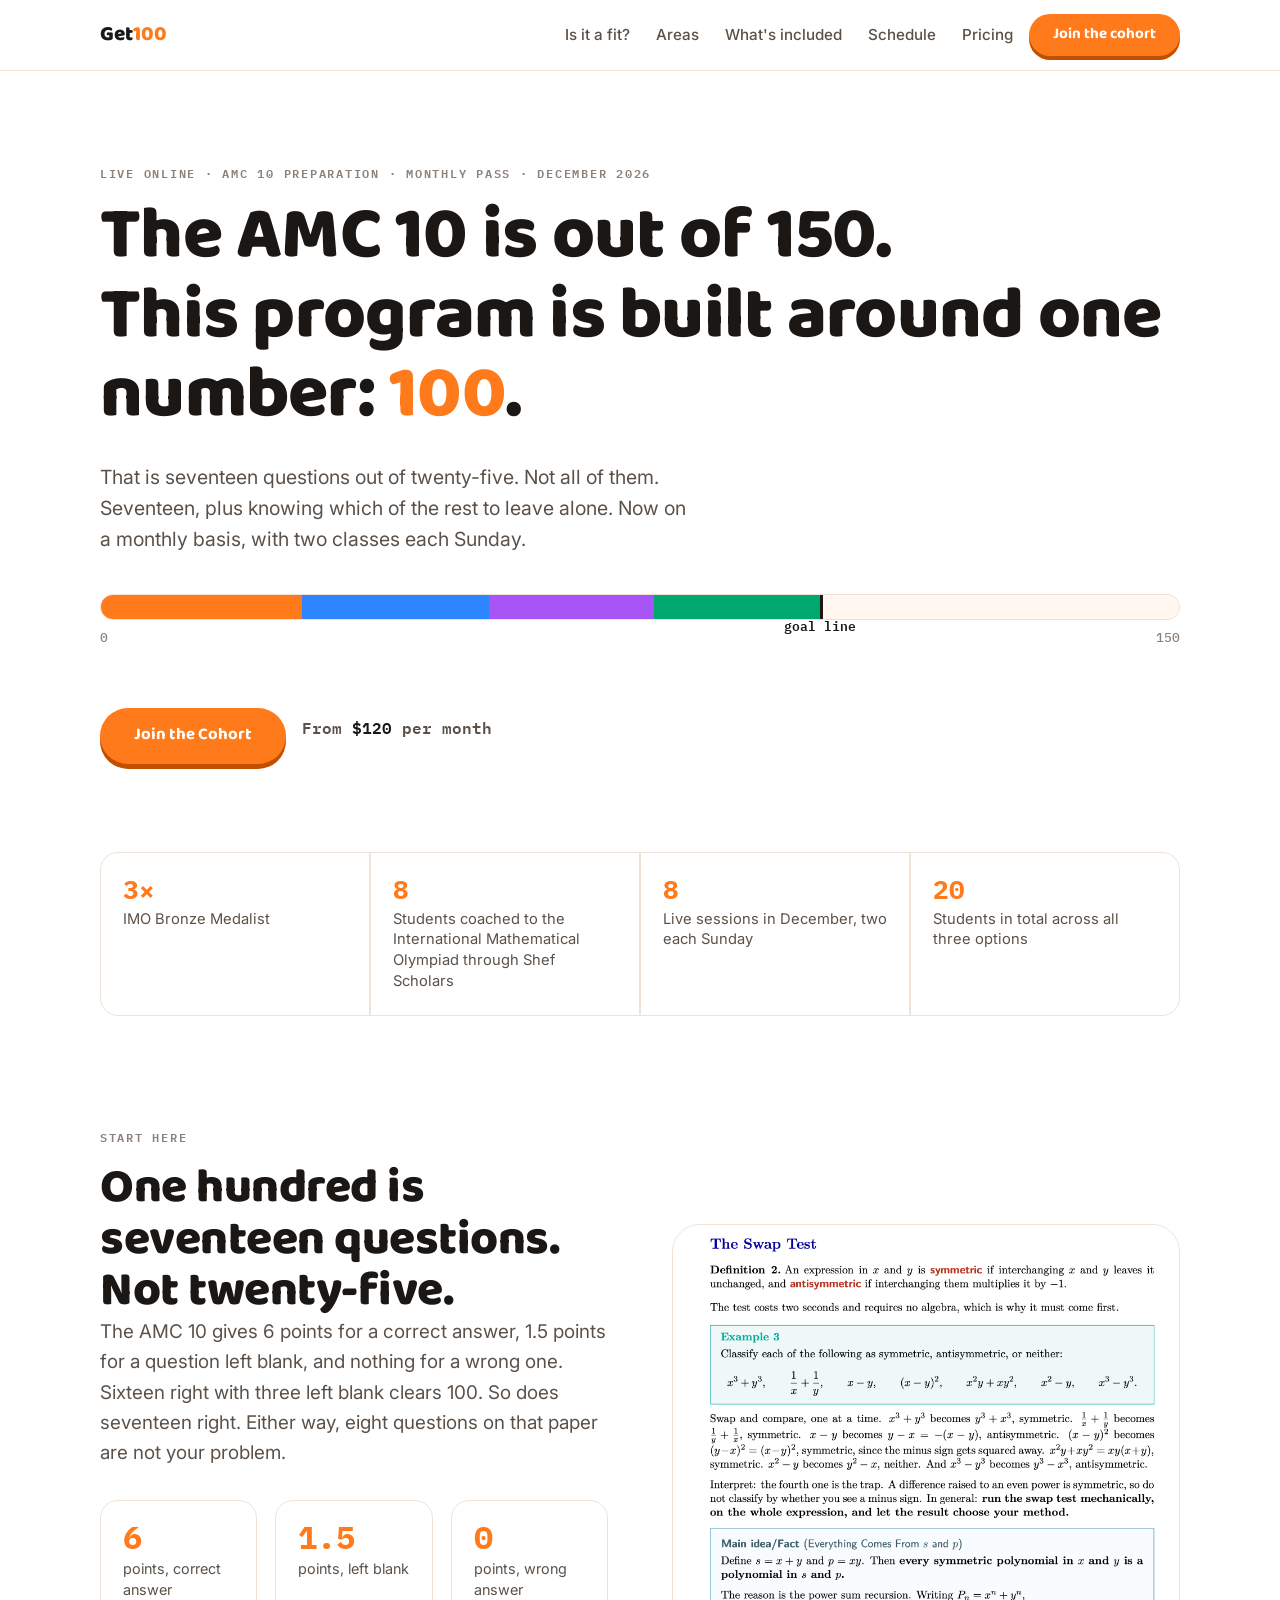
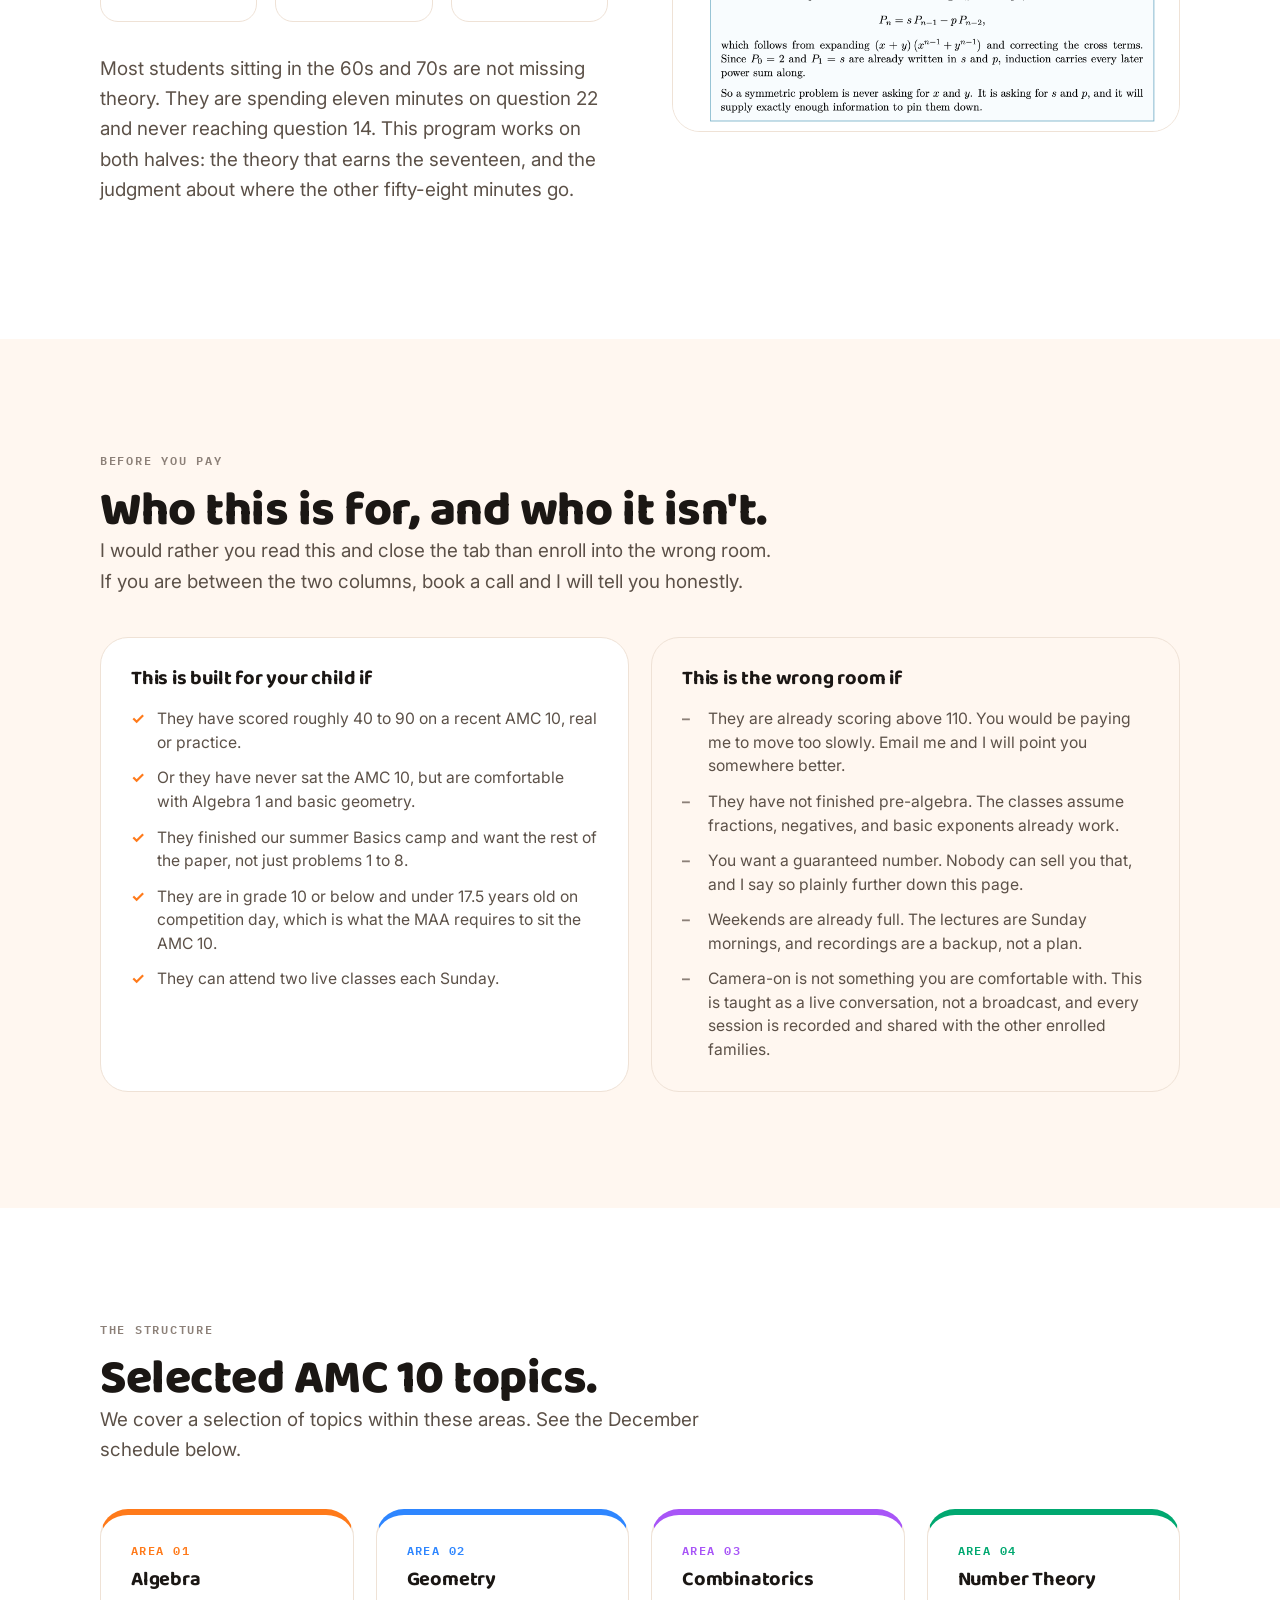
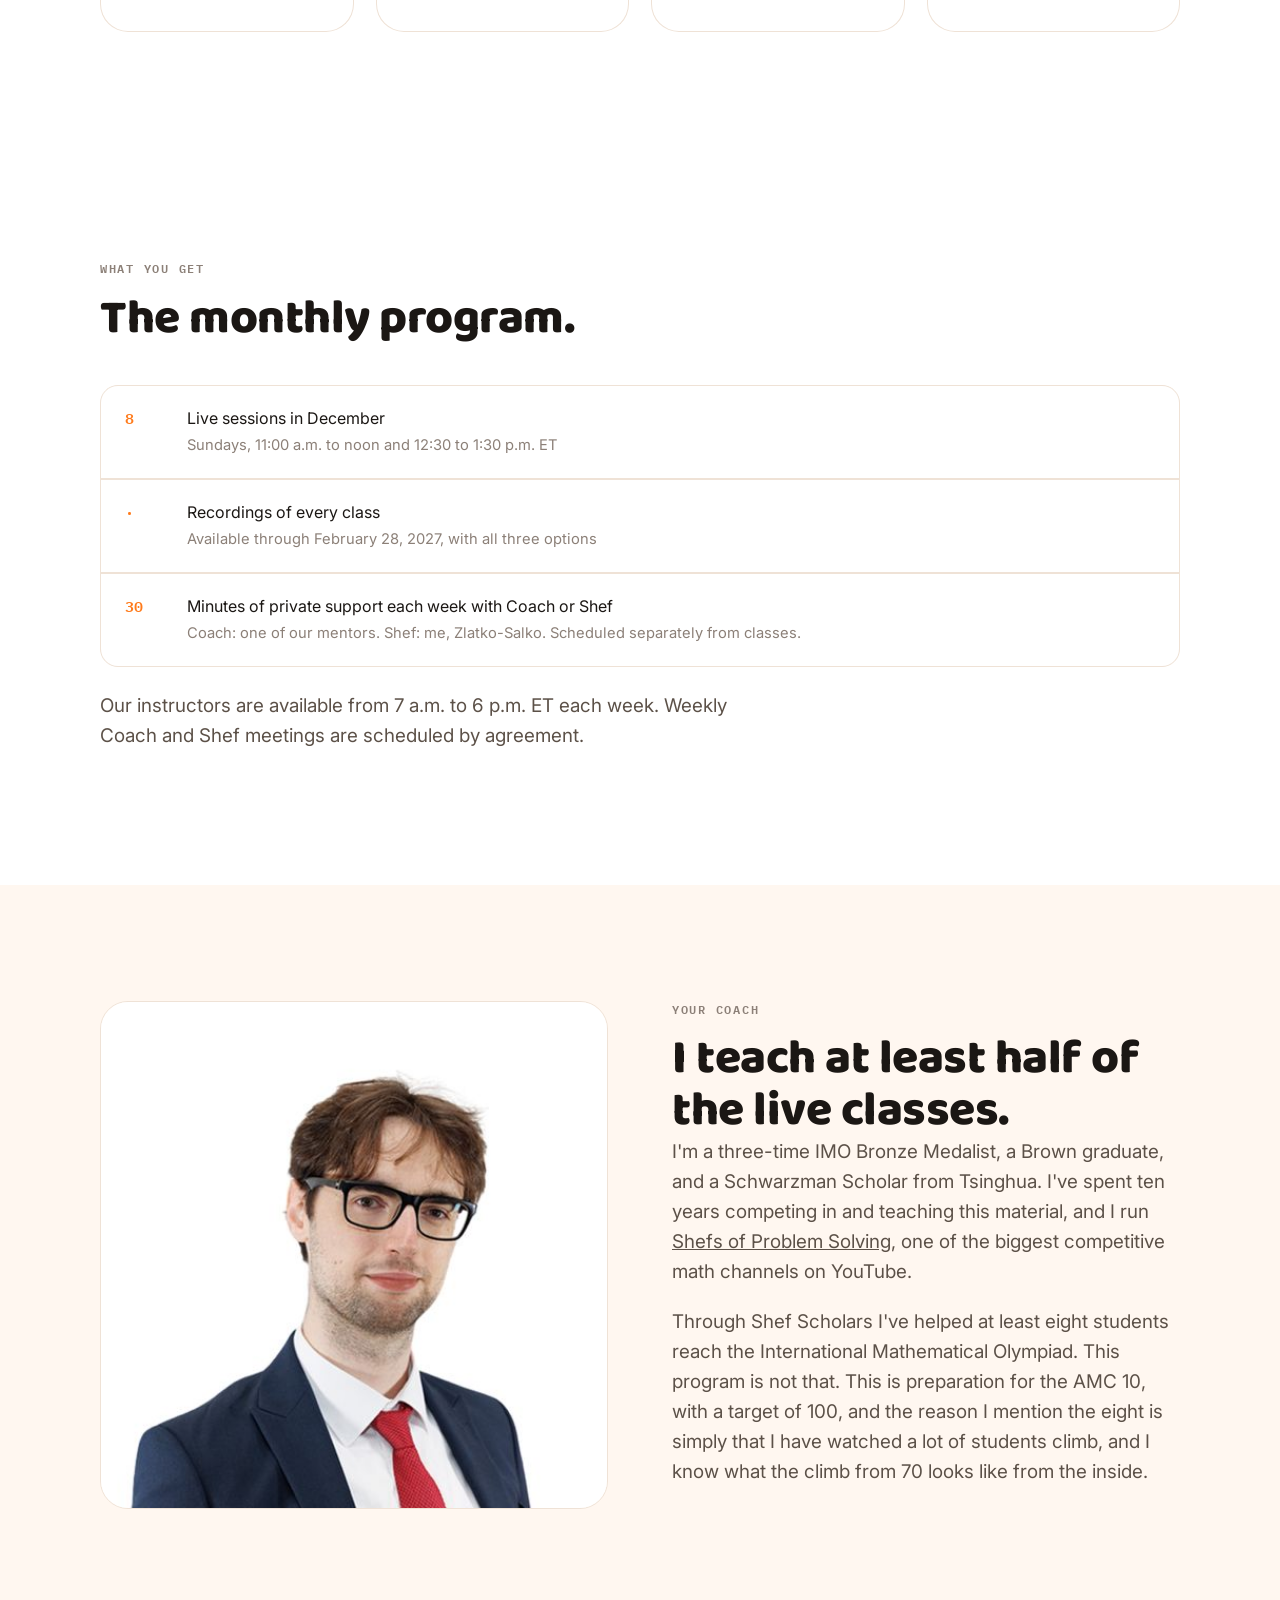
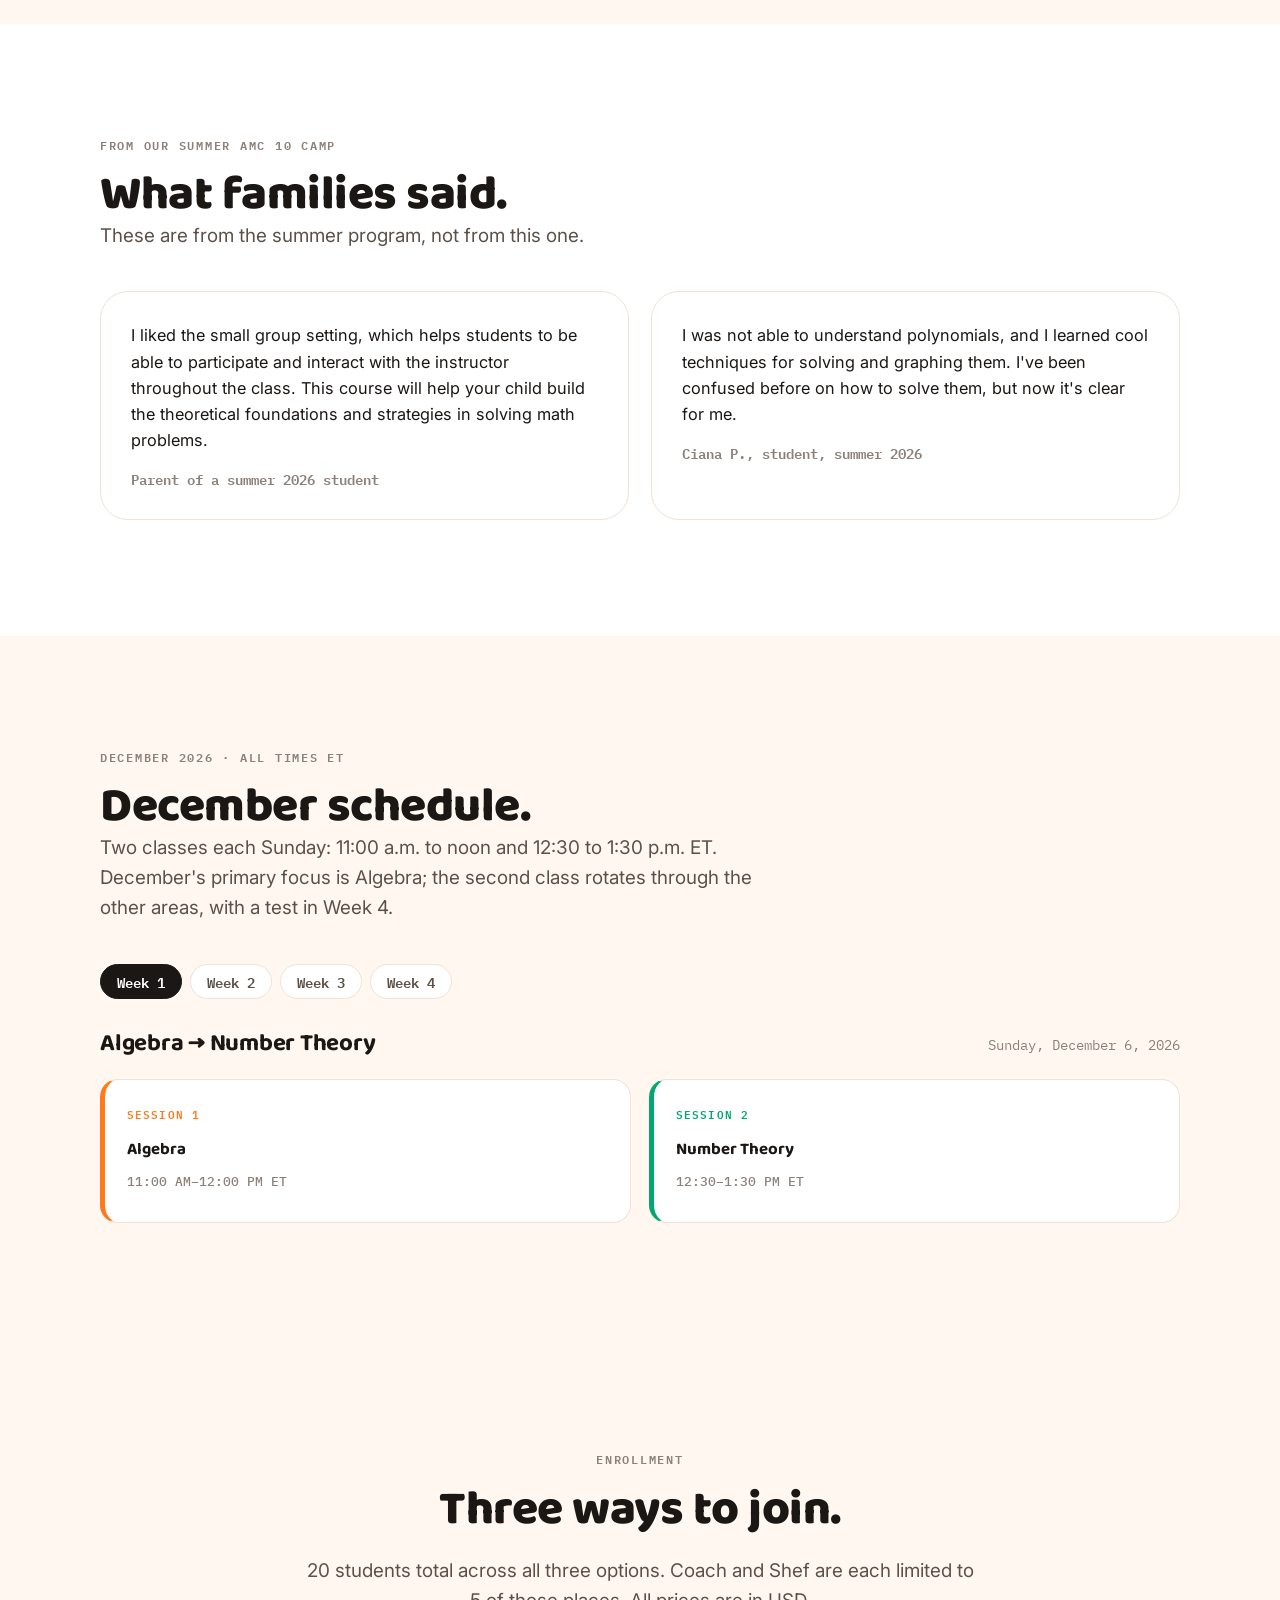
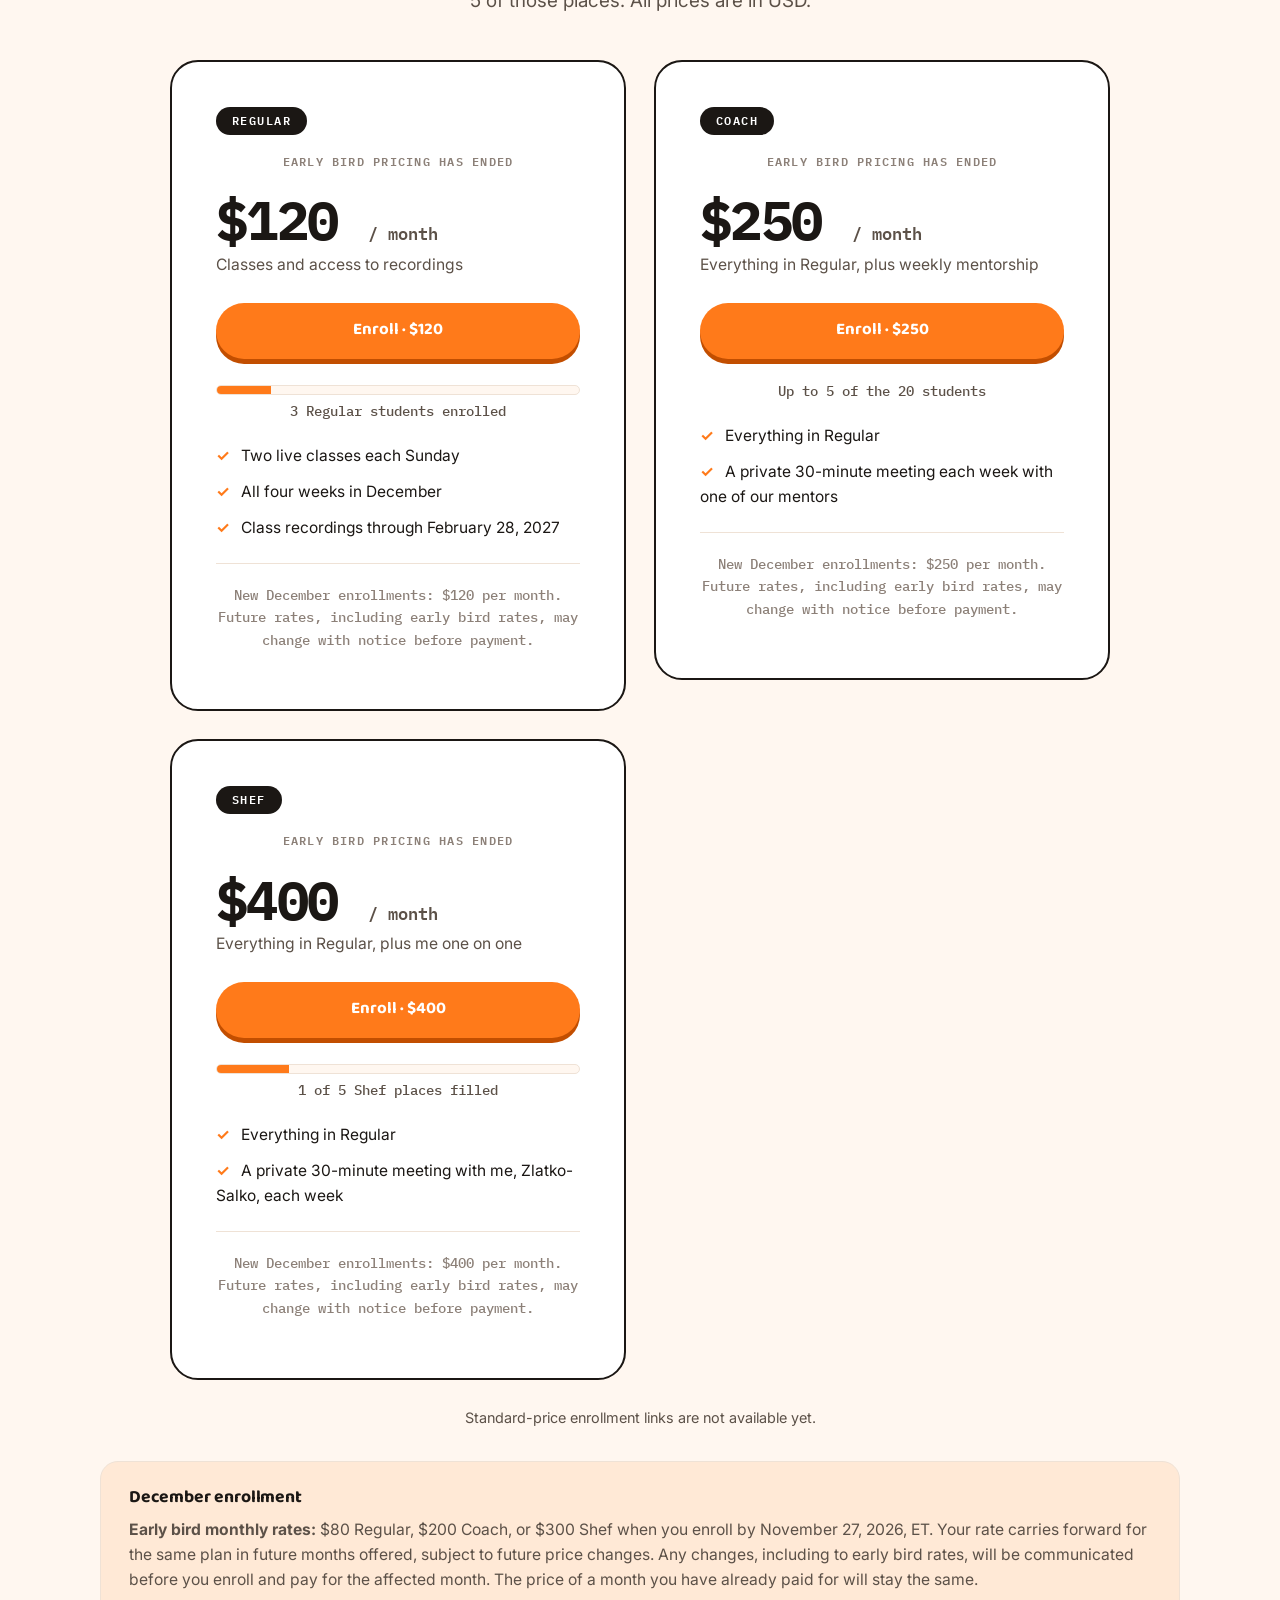
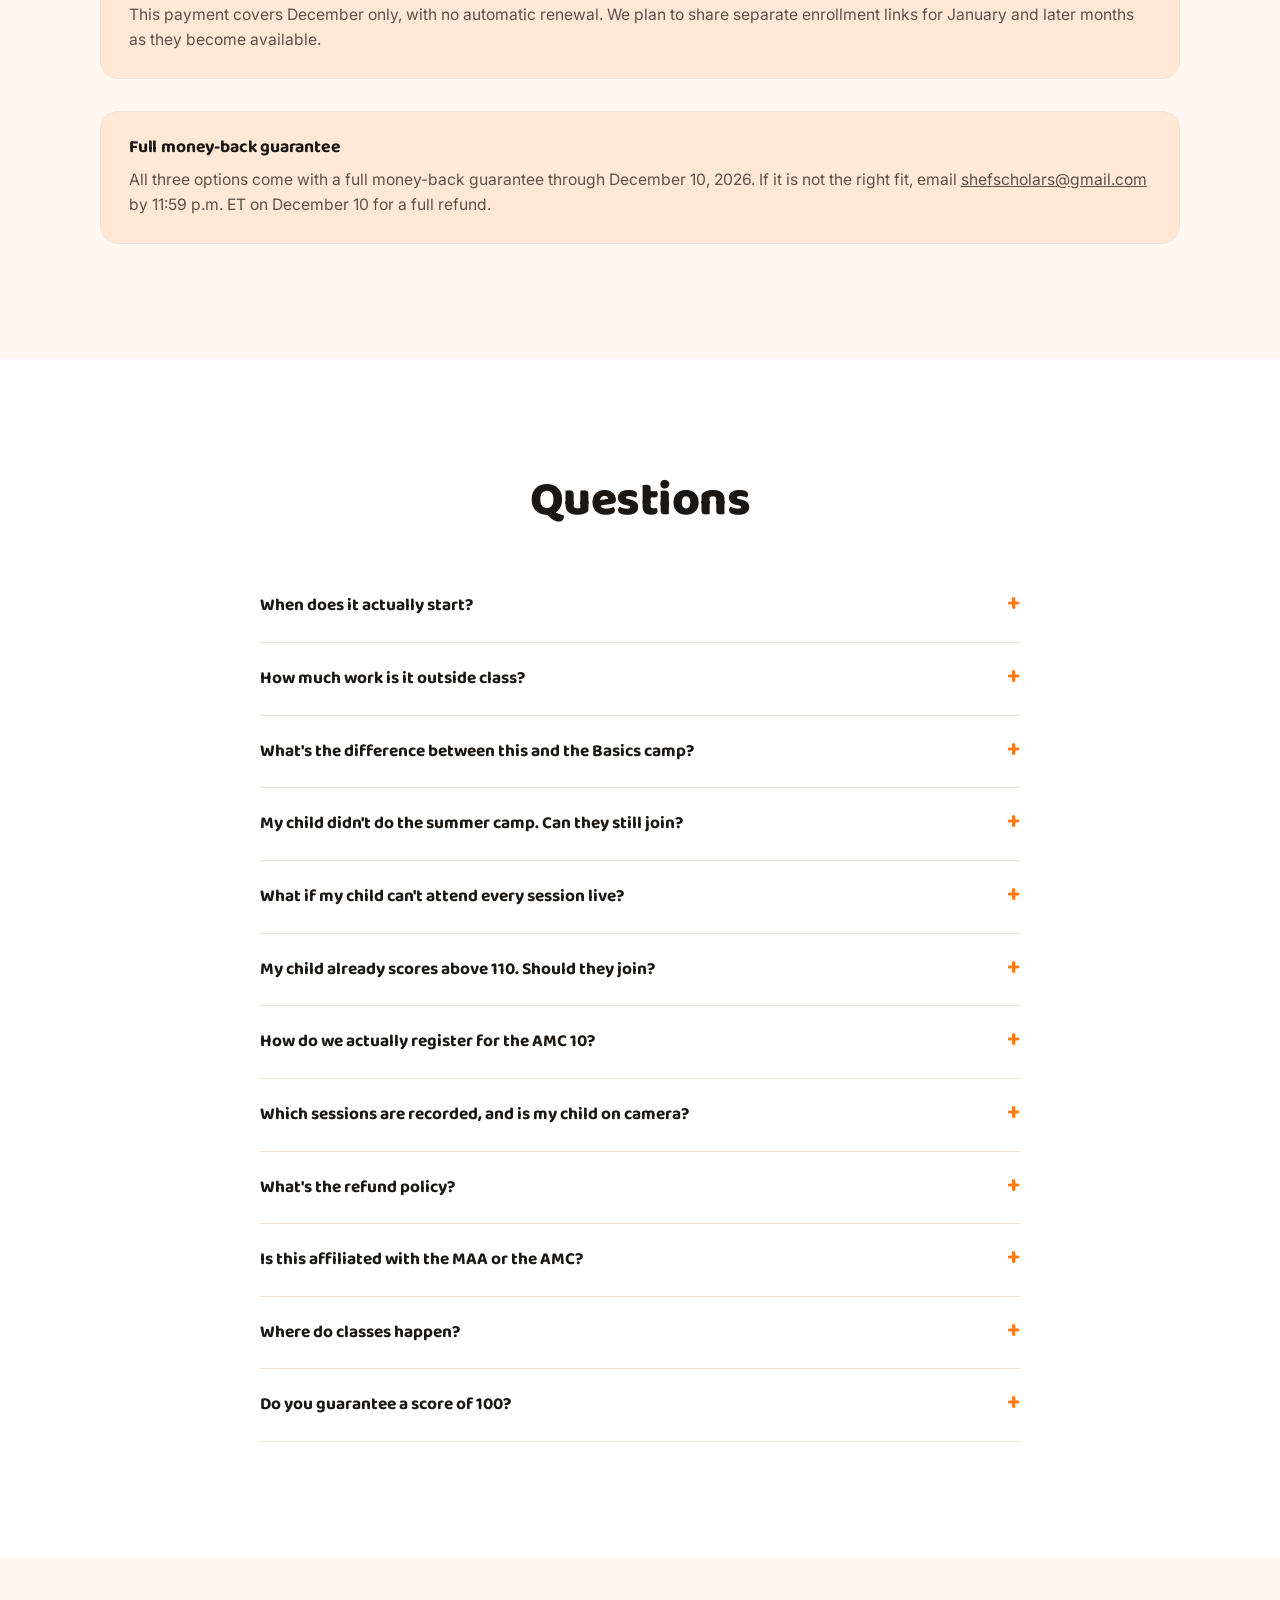
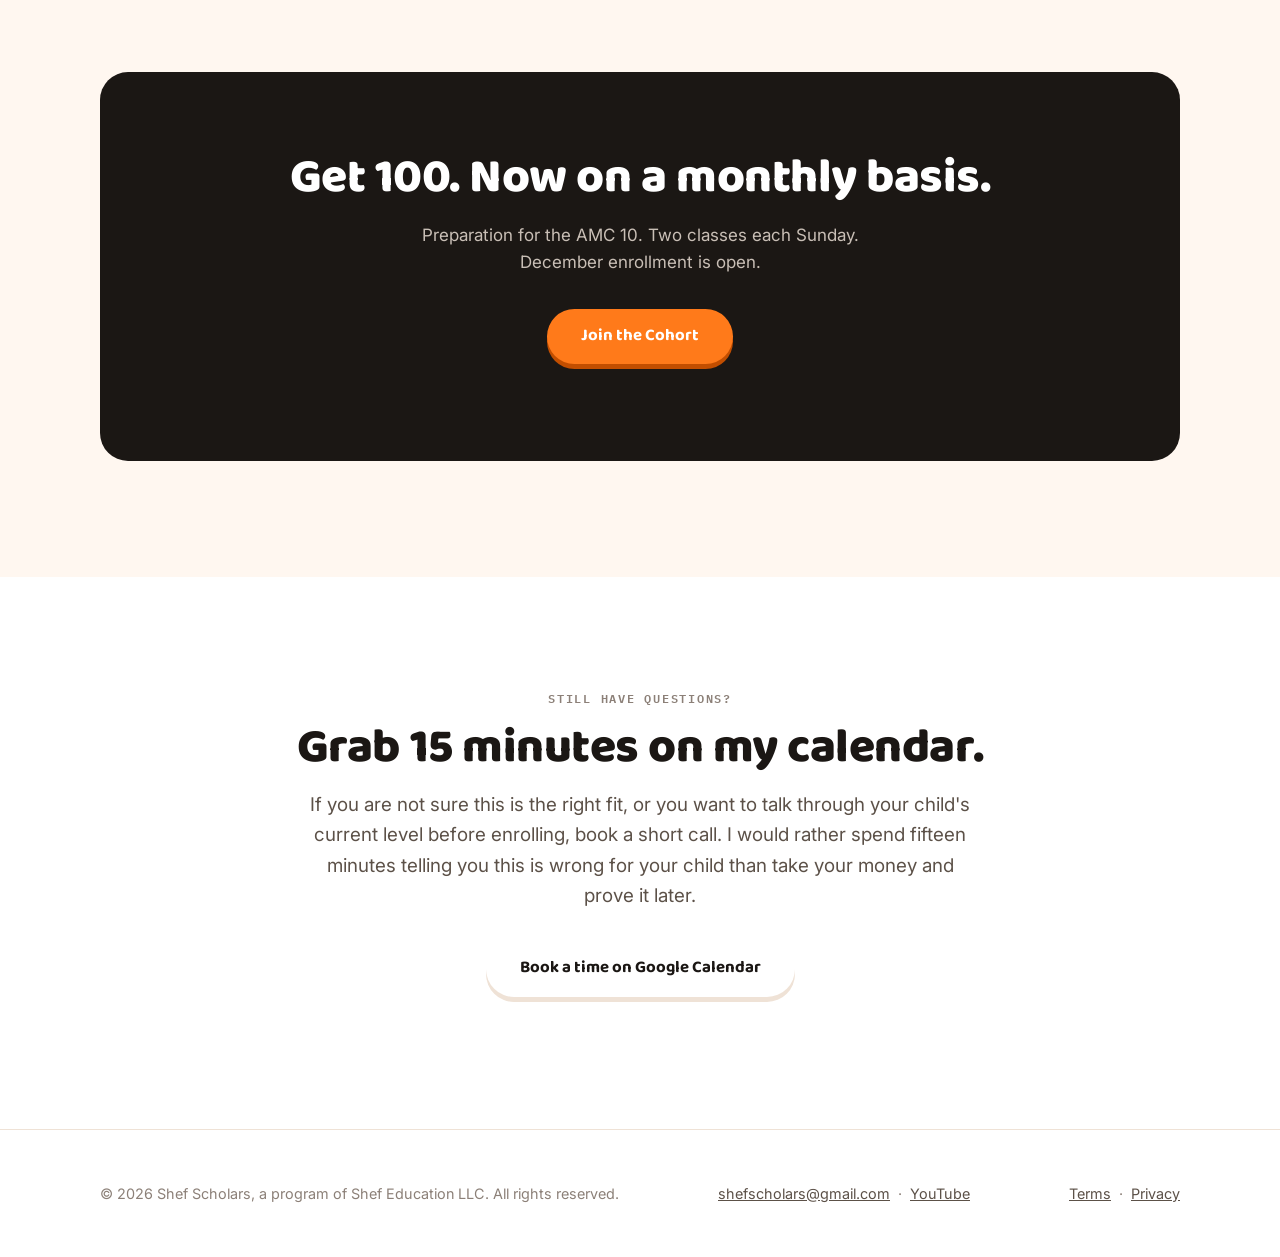
==== commit 98897339: "Extend early bird through November 27 and update enrollment counts" ====
--- a/index.html
+++ b/index.html
@@ -304,9 +304,12 @@
         <p class="price__alt">Classes and access to recordings</p>
         <!-- TODO(Stripe): Regular standard ($120): add the checkout URL as data-regular-href. -->
         <a class="btn btn--wide" href="https://buy.stripe.com/6oUdR8dhl5IT52c1iZdAk0a" data-regular-href="" data-regular="Enroll &middot; $120">Enroll &middot; $80</a>
-        <div class="seats"><p class="seats__txt">Part of the 20-student cohort</p></div>
+        <div class="seats">
+          <div class="seats__bar" role="progressbar" aria-label="Regular students in the shared 20-student cohort" aria-valuemin="0" aria-valuemax="20" aria-valuenow="3"><i style="--taken:15%"></i></div>
+          <p class="seats__txt">3 Regular students enrolled</p>
+        </div>
         <ul><li>Two live classes each Sunday</li><li>All four weeks in December</li><li>Class recordings through February 28, 2027</li></ul>
-        <p class="price__next" data-regular="New December enrollments: $120 per month. Future rates, including early bird rates, may change with notice before payment.">Early bird through November 25 ET. New December enrollments after that: $120 per month. Future rates may change with notice before payment.</p>
+        <p class="price__next" data-regular="New December enrollments: $120 per month. Future rates, including early bird rates, may change with notice before payment.">Early bird through November 27 ET. New December enrollments after that: $120 per month. Future rates may change with notice before payment.</p>
       </div>
 
       <div class="price" role="group" aria-label="Coach">
@@ -326,7 +329,7 @@
         <a class="btn btn--wide" href="https://buy.stripe.com/7sY5kC3GL7R1dyI2n3dAk0b" data-regular-href="" data-regular="Enroll &middot; $250">Enroll &middot; $200</a>
         <div class="seats"><p class="seats__txt">Up to 5 of the 20 students</p></div>
         <ul><li>Everything in Regular</li><li>A private 30-minute meeting each week with one of our mentors</li></ul>
-        <p class="price__next" data-regular="New December enrollments: $250 per month. Future rates, including early bird rates, may change with notice before payment.">Early bird through November 25 ET. New December enrollments after that: $250 per month. Future rates may change with notice before payment.</p>
+        <p class="price__next" data-regular="New December enrollments: $250 per month. Future rates, including early bird rates, may change with notice before payment.">Early bird through November 27 ET. New December enrollments after that: $250 per month. Future rates may change with notice before payment.</p>
       </div>
 
       <div class="price" role="group" aria-label="Shef">
@@ -344,15 +347,18 @@
         <p class="price__alt">Everything in Regular, plus me one on one</p>
         <!-- TODO(Stripe): Shef standard ($400): add the checkout URL as data-regular-href. -->
         <a class="btn btn--wide" href="https://buy.stripe.com/bJecN42CH4EPgKU9PvdAk0c" data-regular-href="" data-regular="Enroll &middot; $400">Enroll &middot; $300</a>
-        <div class="seats"><p class="seats__txt">Up to 5 of the 20 students</p></div>
+        <div class="seats">
+          <div class="seats__bar" role="progressbar" aria-label="Shef places filled" aria-valuemin="0" aria-valuemax="5" aria-valuenow="1"><i style="--taken:20%"></i></div>
+          <p class="seats__txt">1 of 5 Shef places filled</p>
+        </div>
         <ul><li>Everything in Regular</li><li>A private 30-minute meeting with me, Zlatko-Salko, each week</li></ul>
-        <p class="price__next" data-regular="New December enrollments: $400 per month. Future rates, including early bird rates, may change with notice before payment.">Early bird through November 25 ET. New December enrollments after that: $400 per month. Future rates may change with notice before payment.</p>
+        <p class="price__next" data-regular="New December enrollments: $400 per month. Future rates, including early bird rates, may change with notice before payment.">Early bird through November 27 ET. New December enrollments after that: $400 per month. Future rates may change with notice before payment.</p>
       </div>
     </div>
     <p id="checkout-status" class="enrollment-note" hidden>Standard-price enrollment links are not available yet.</p>
     <div class="note rise">
       <h3>December enrollment</h3>
-      <p><strong>Early bird monthly rates:</strong> $80 Regular, $200 Coach, or $300 Shef when you enroll by November 25, 2026, ET. Your rate carries forward for the same plan in future months offered, subject to future price changes. Any changes, including to early bird rates, will be communicated before you enroll and pay for the affected month. The price of a month you have already paid for will stay the same.</p>
+      <p><strong>Early bird monthly rates:</strong> $80 Regular, $200 Coach, or $300 Shef when you enroll by November 27, 2026, ET. Your rate carries forward for the same plan in future months offered, subject to future price changes. Any changes, including to early bird rates, will be communicated before you enroll and pay for the affected month. The price of a month you have already paid for will stay the same.</p>
       <p>This payment covers December only, with no automatic renewal. We plan to share separate enrollment links for January and later months as they become available.</p>
     </div>
     <div class="note rise" id="money-back-guarantee">
@@ -495,6 +501,6 @@
 <div><a href="terms.html">Terms</a> &nbsp;·&nbsp; <a href="privacy.html">Privacy</a></div>  </div>
 </footer>
 
-<script src="script.js?v=monthly-2026"></script>
+<script src="script.js?v=monthly-2026-nov27"></script>
 </body>
 </html>
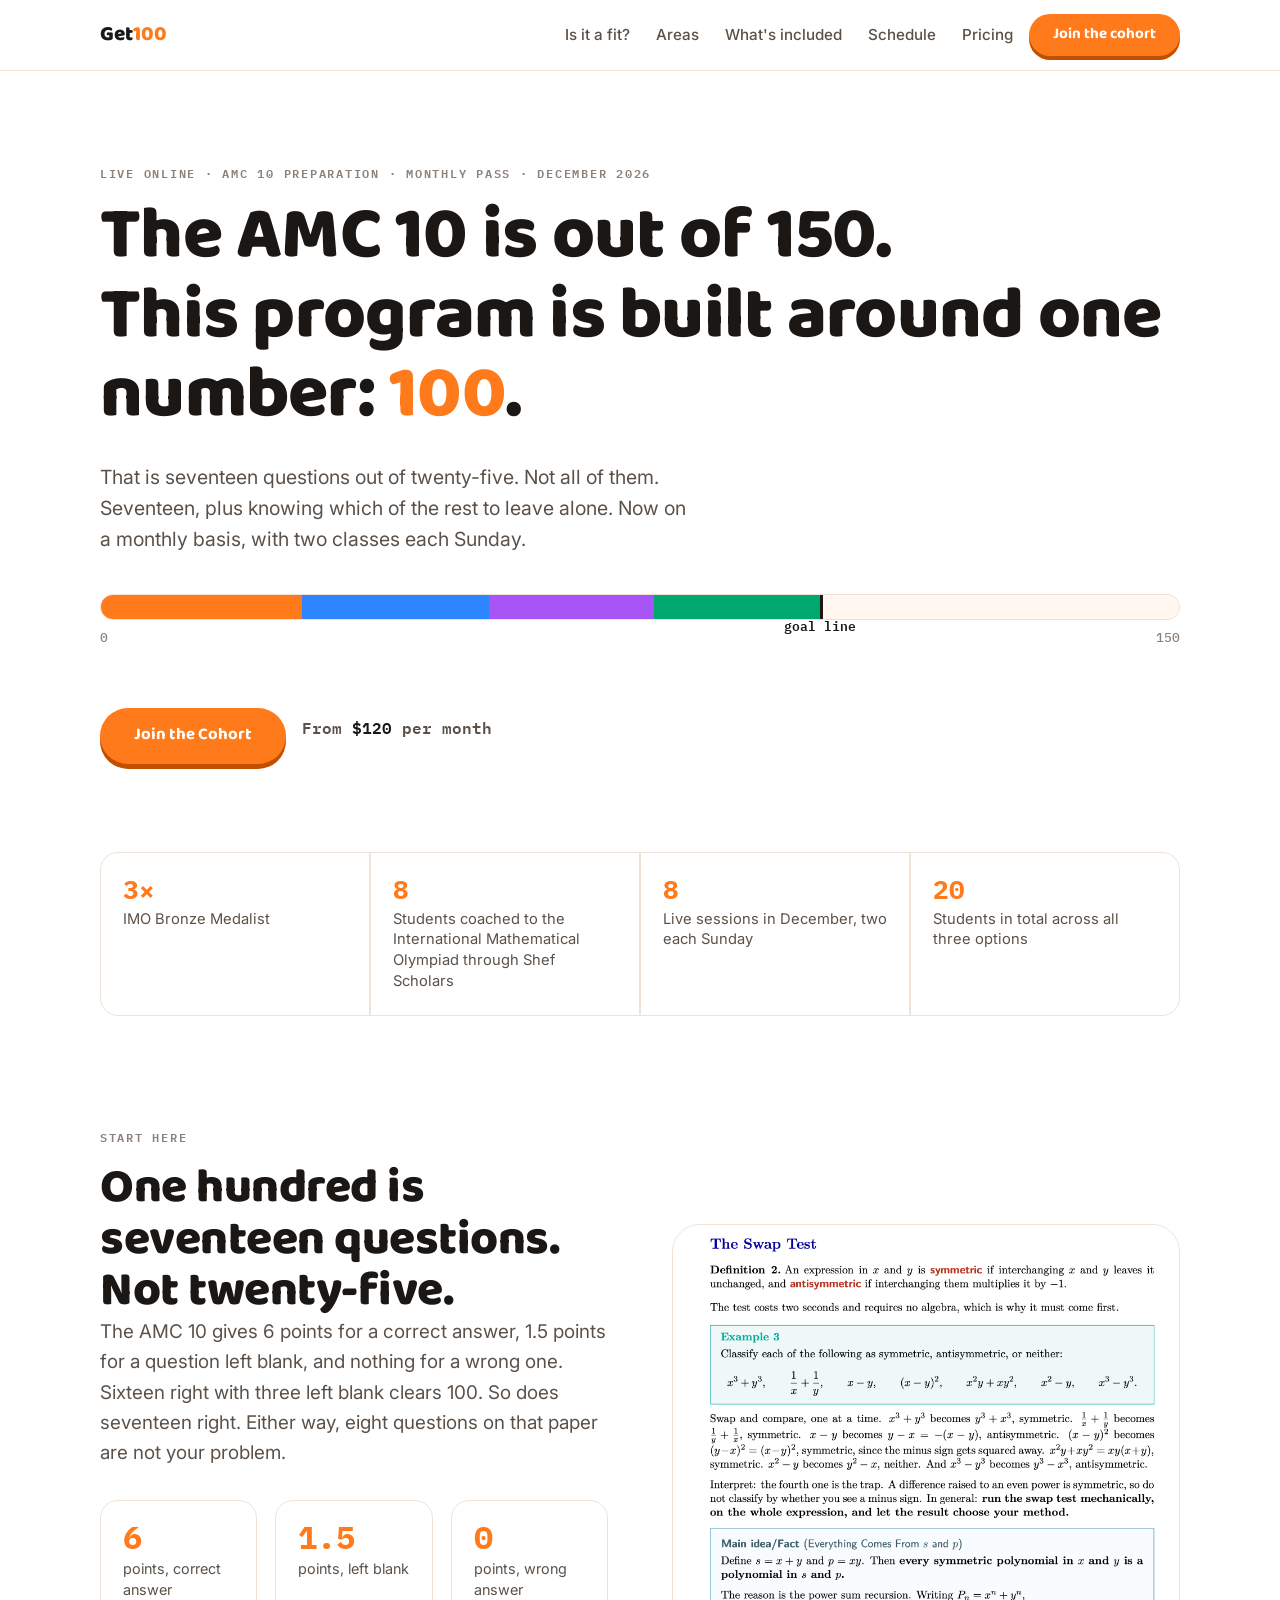
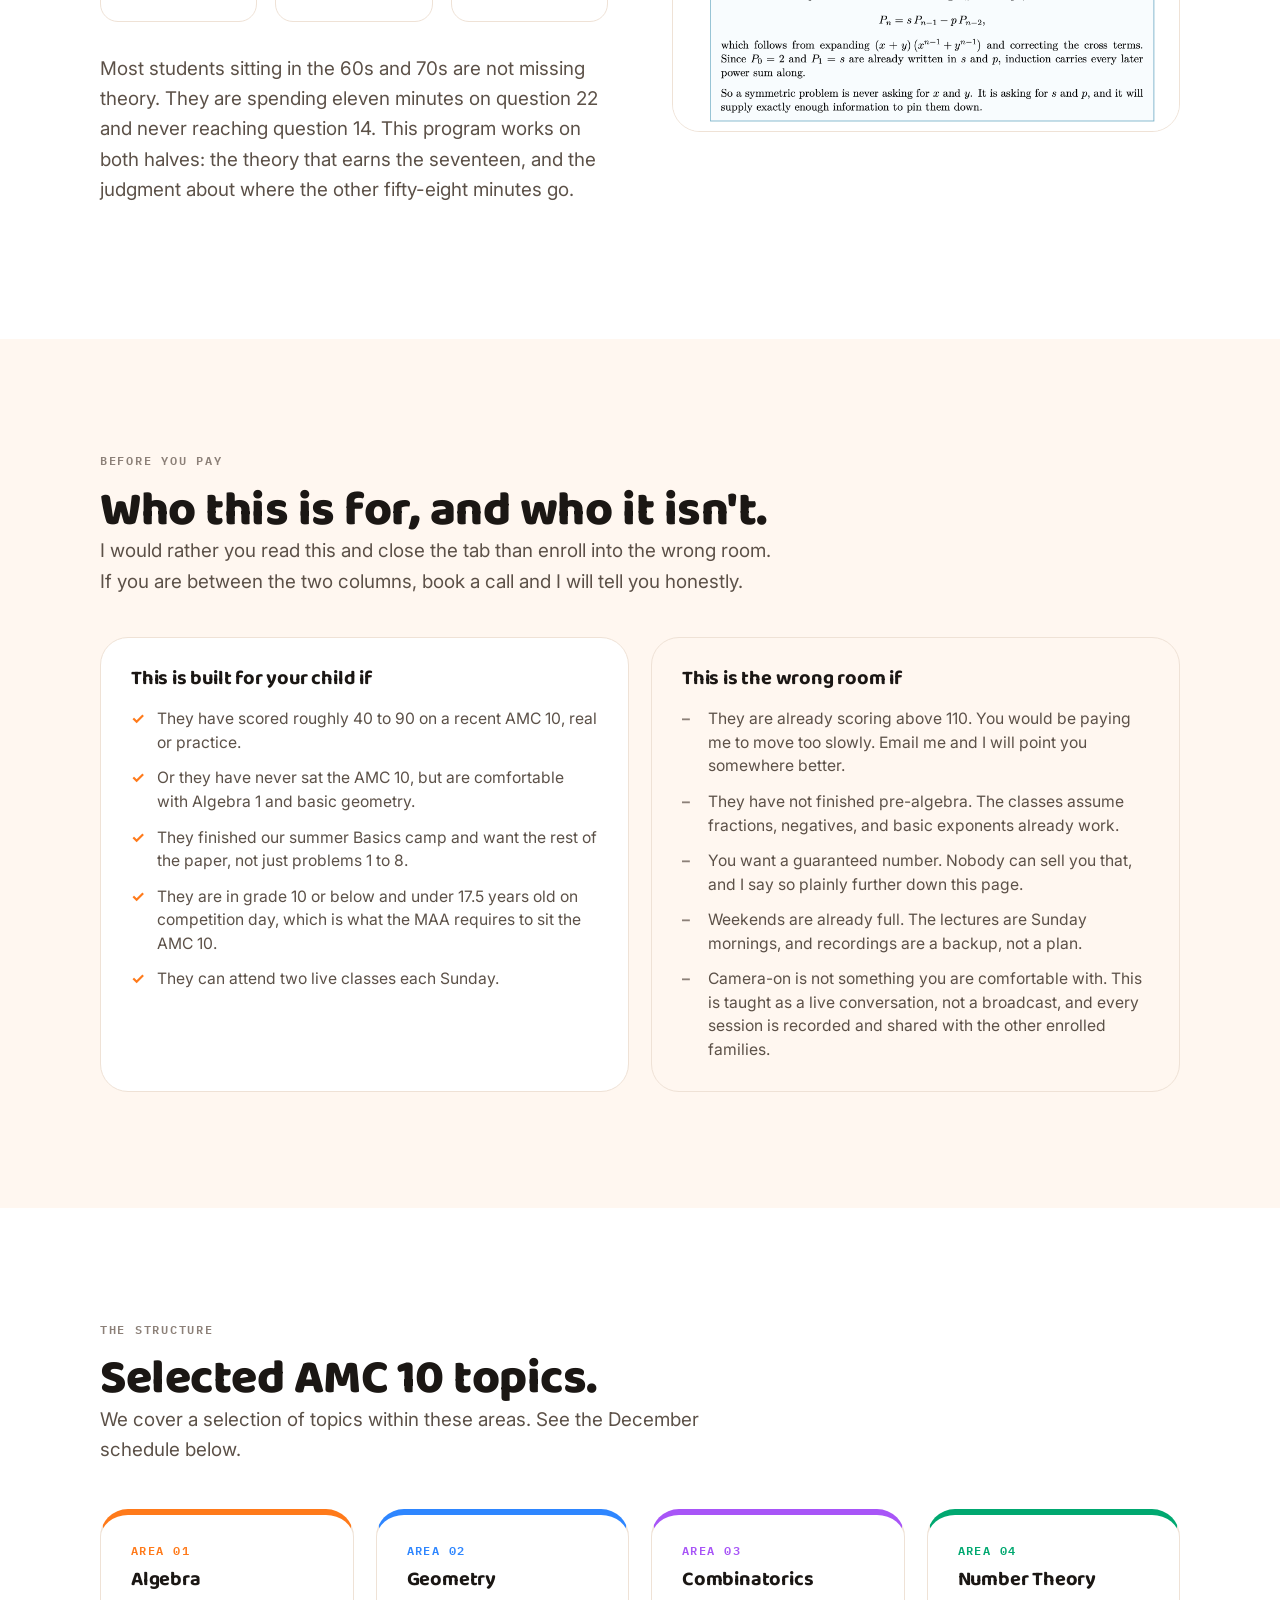
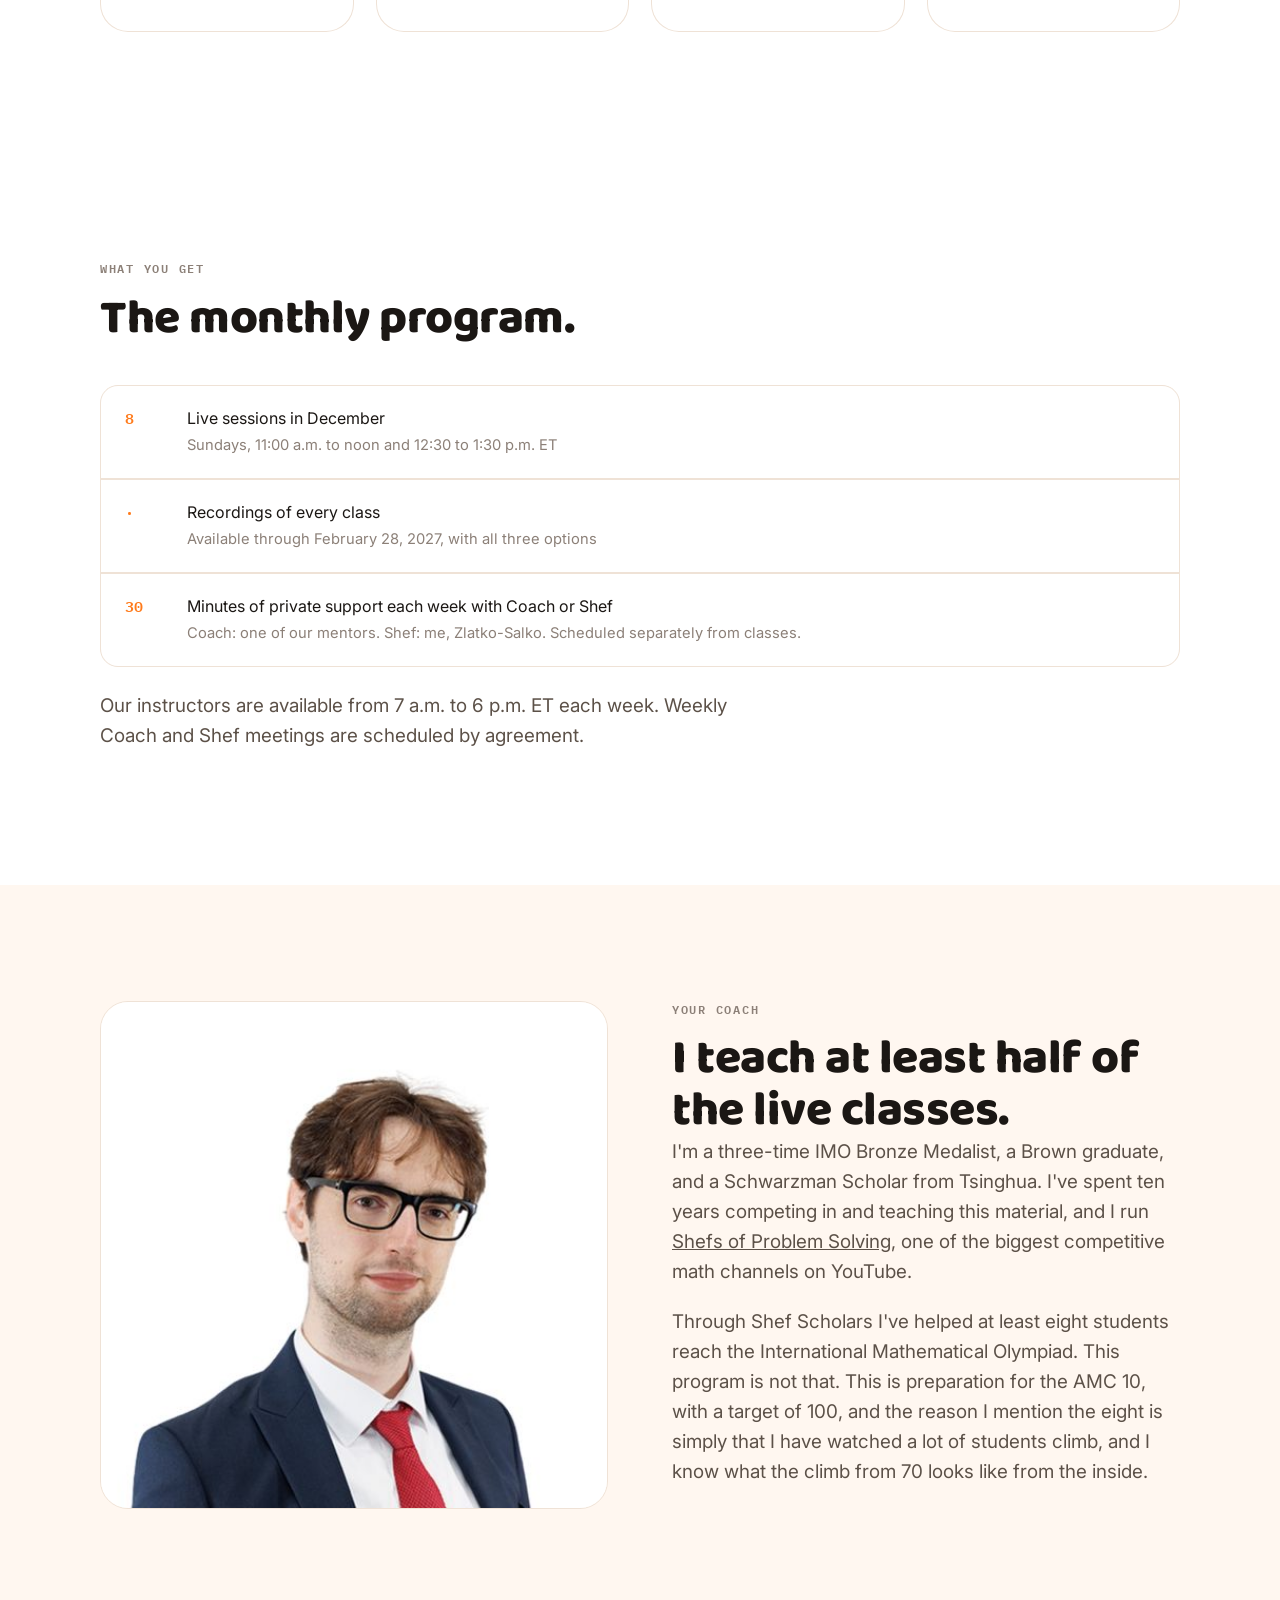
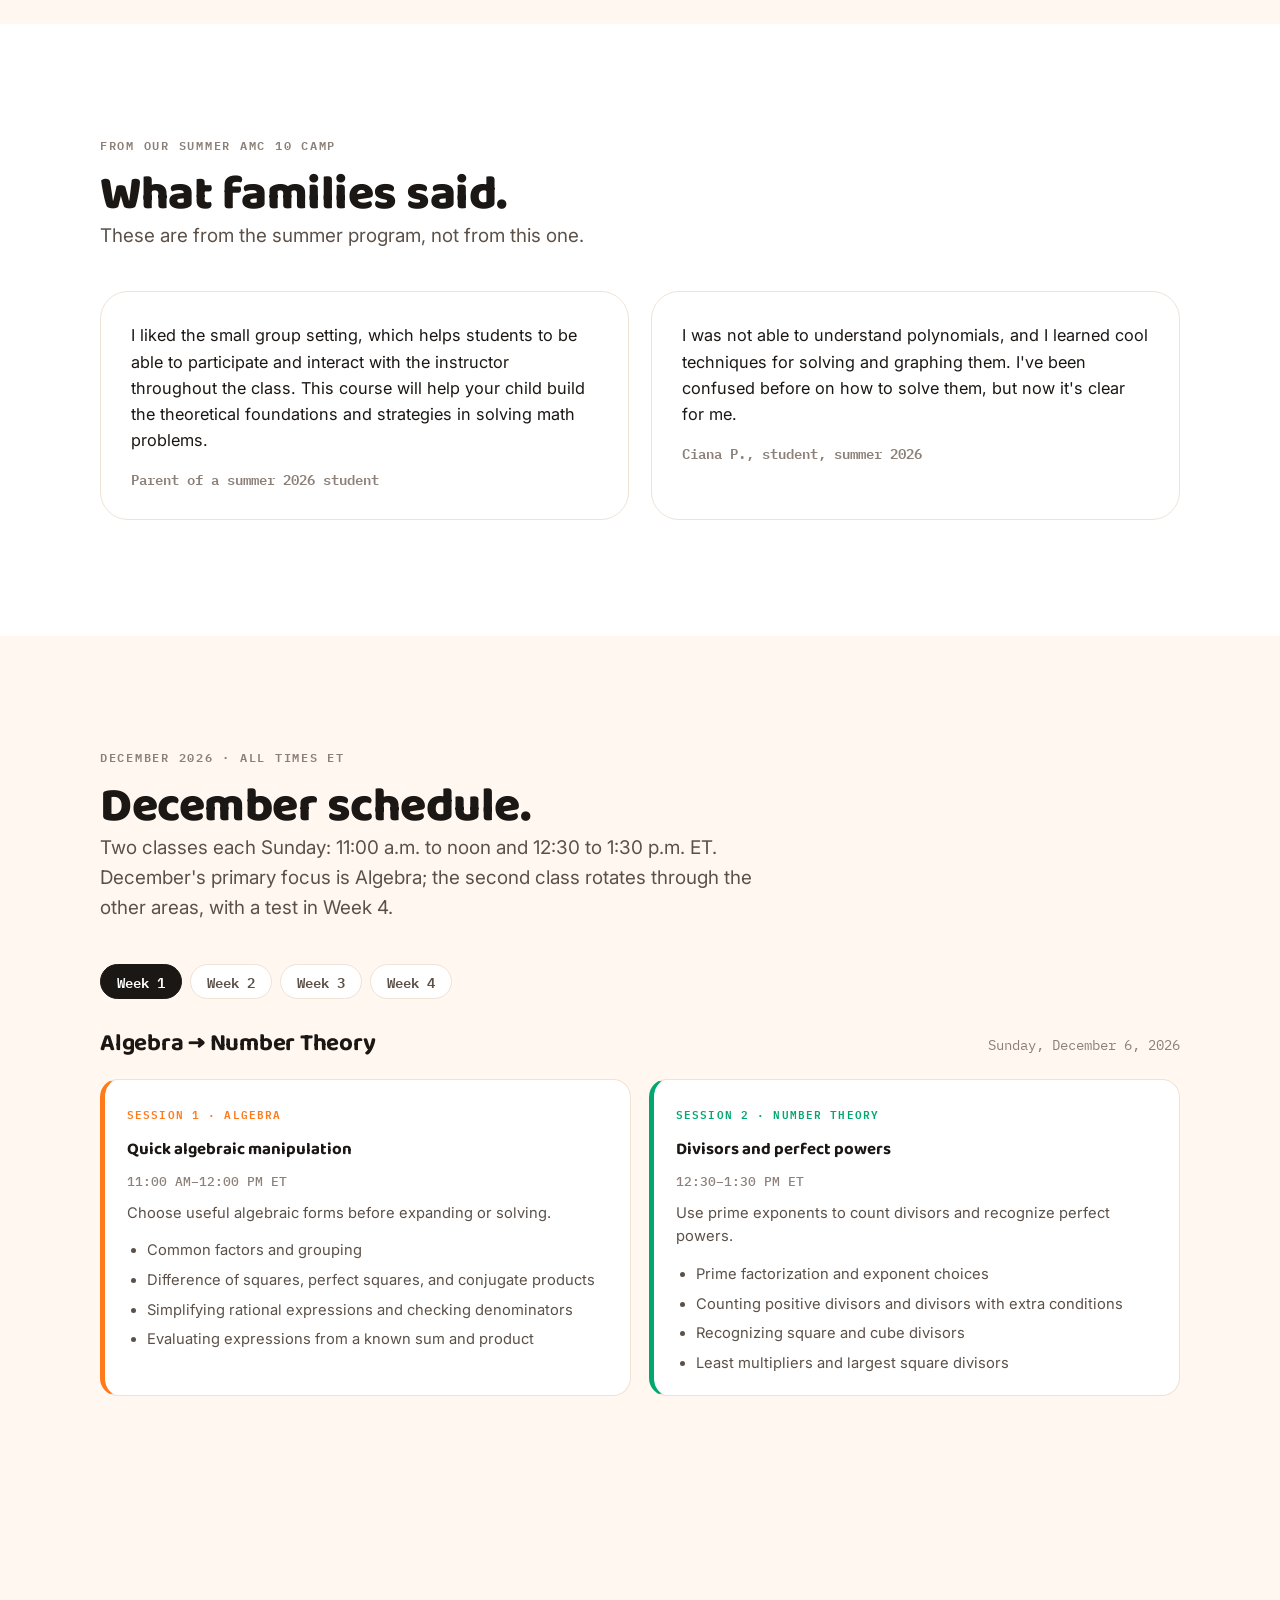
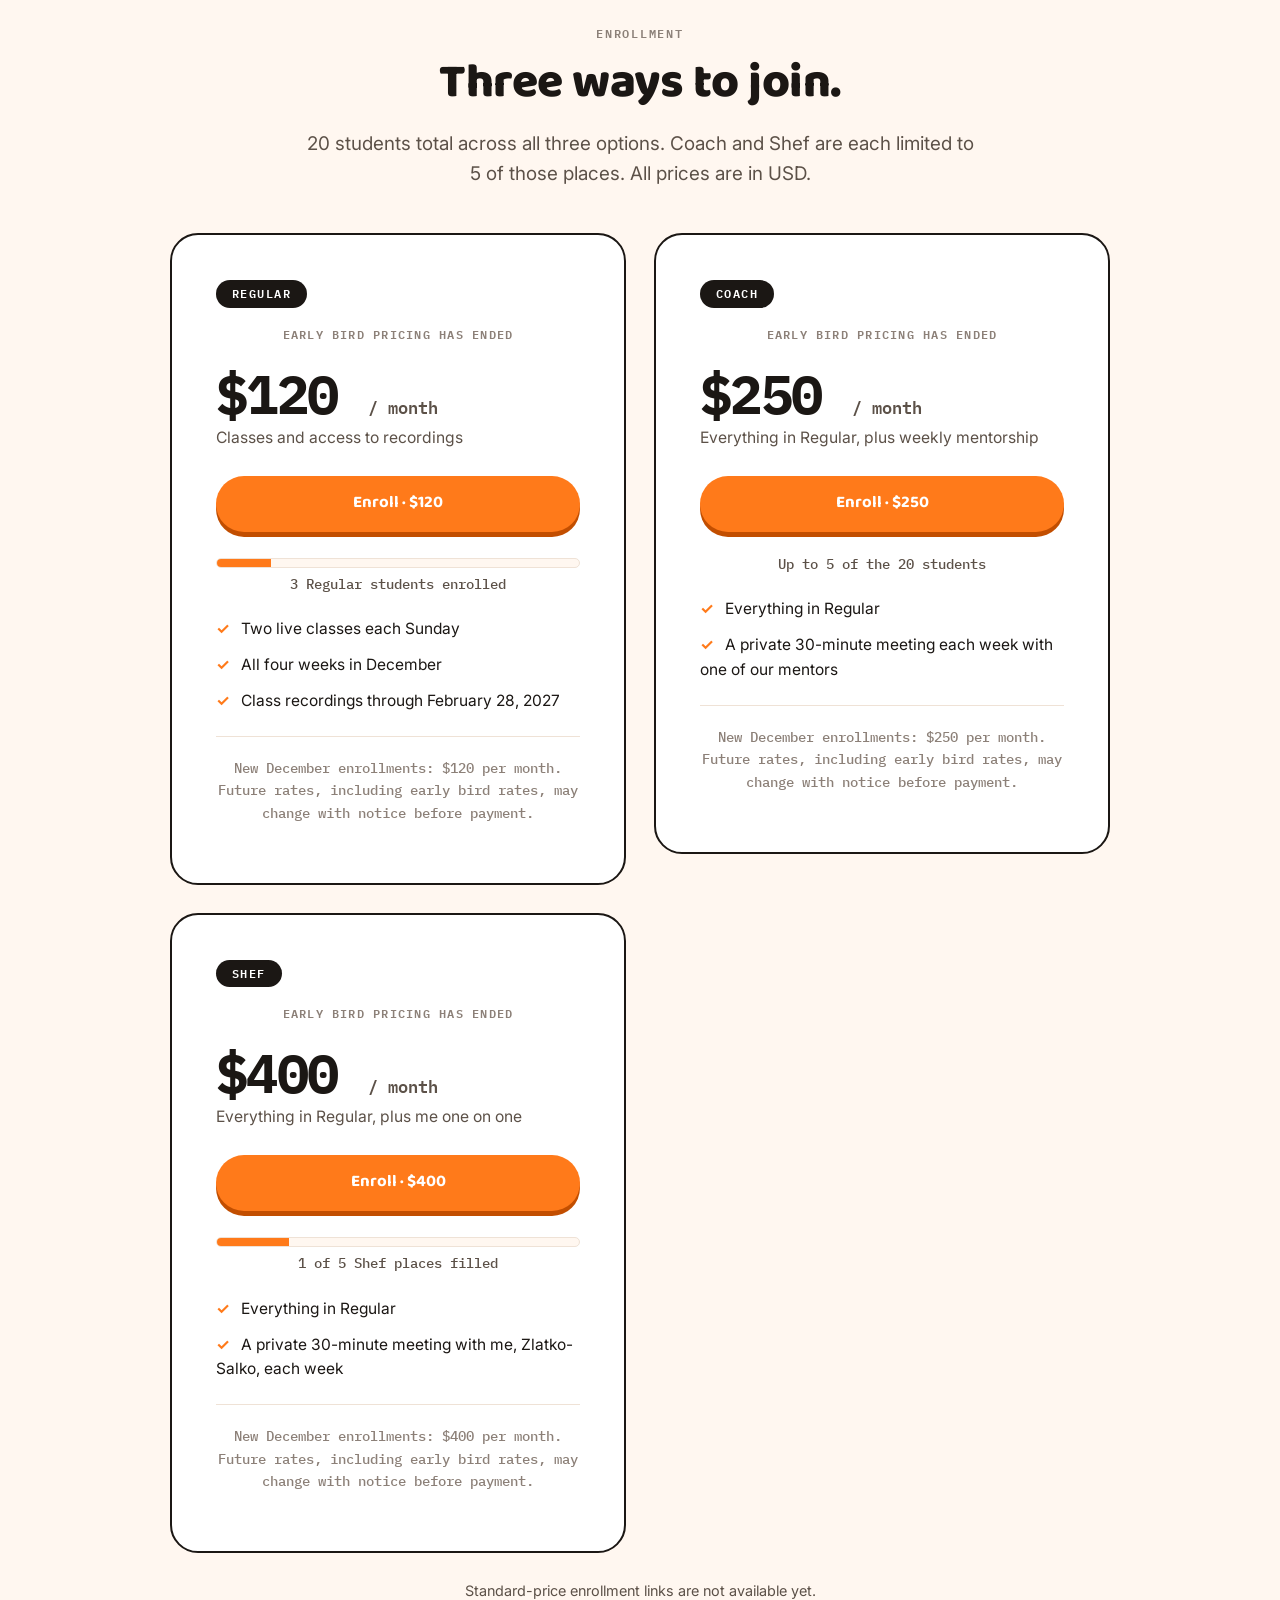
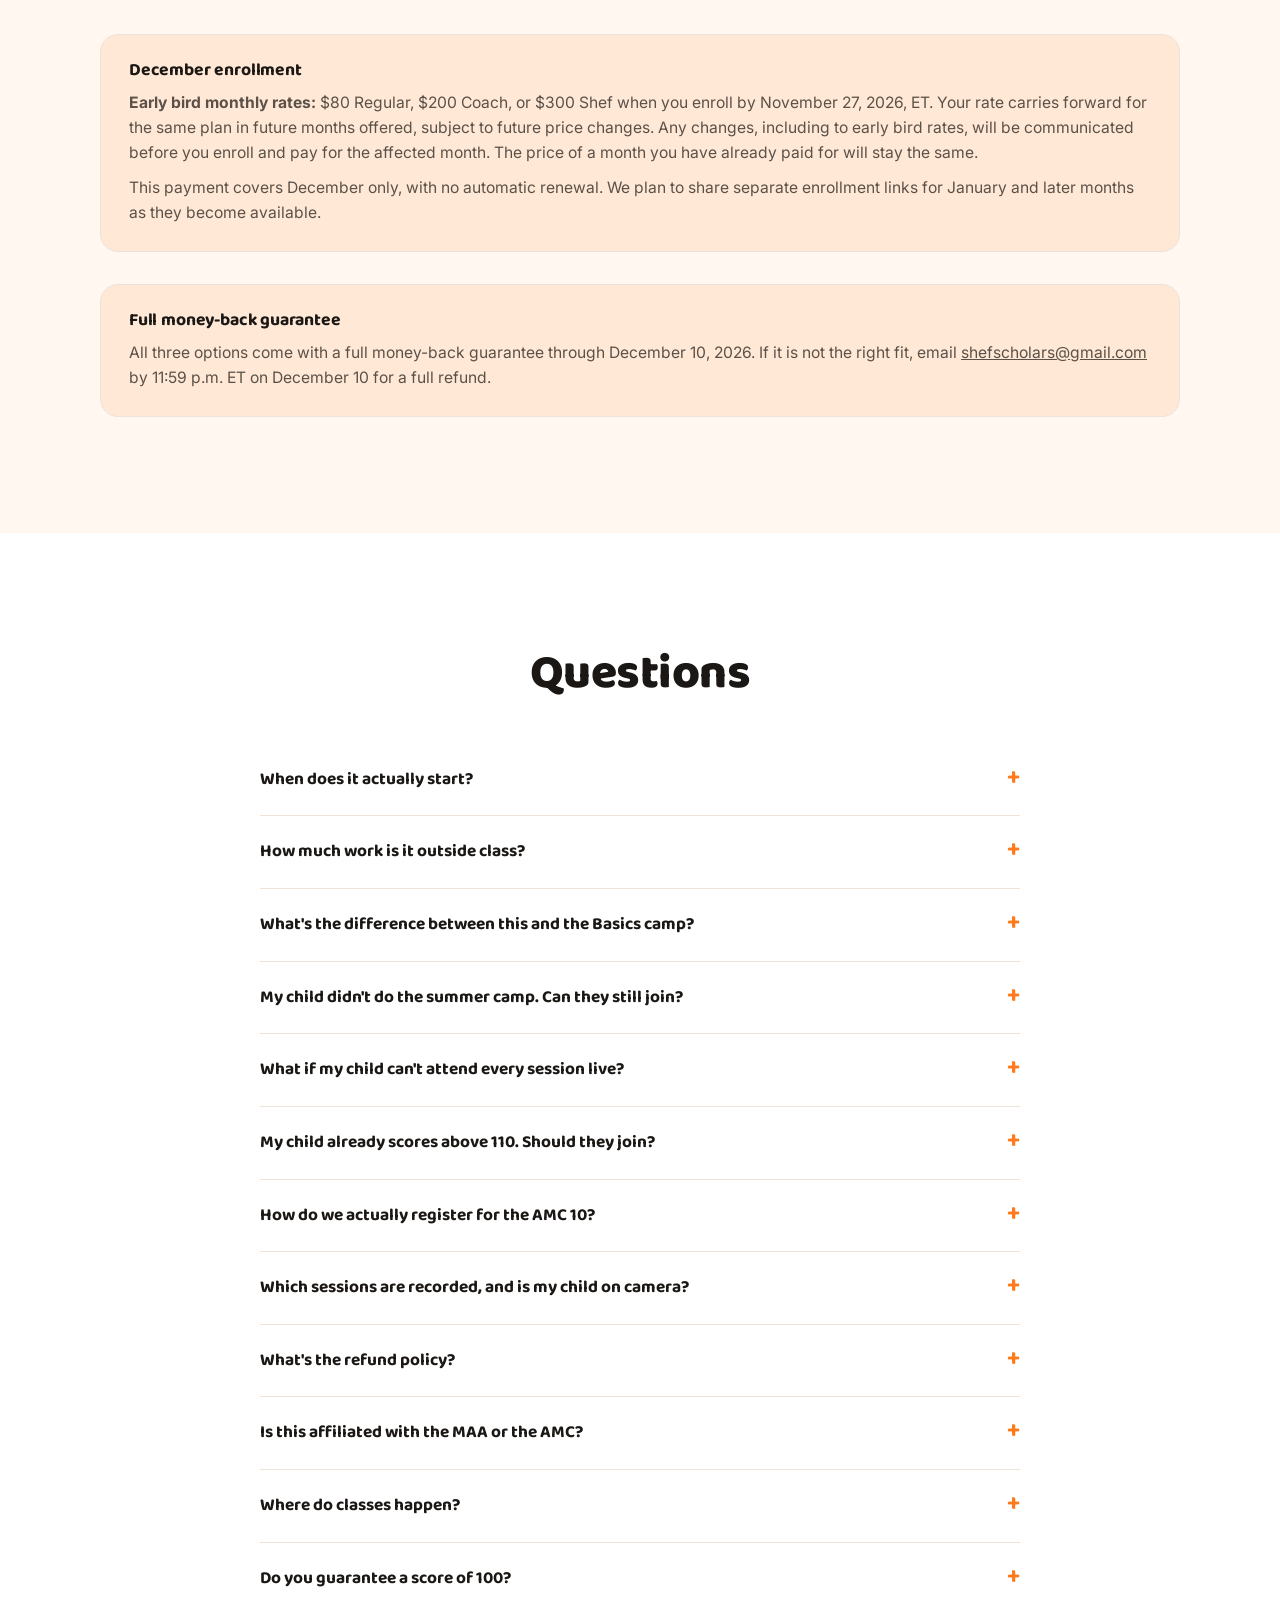
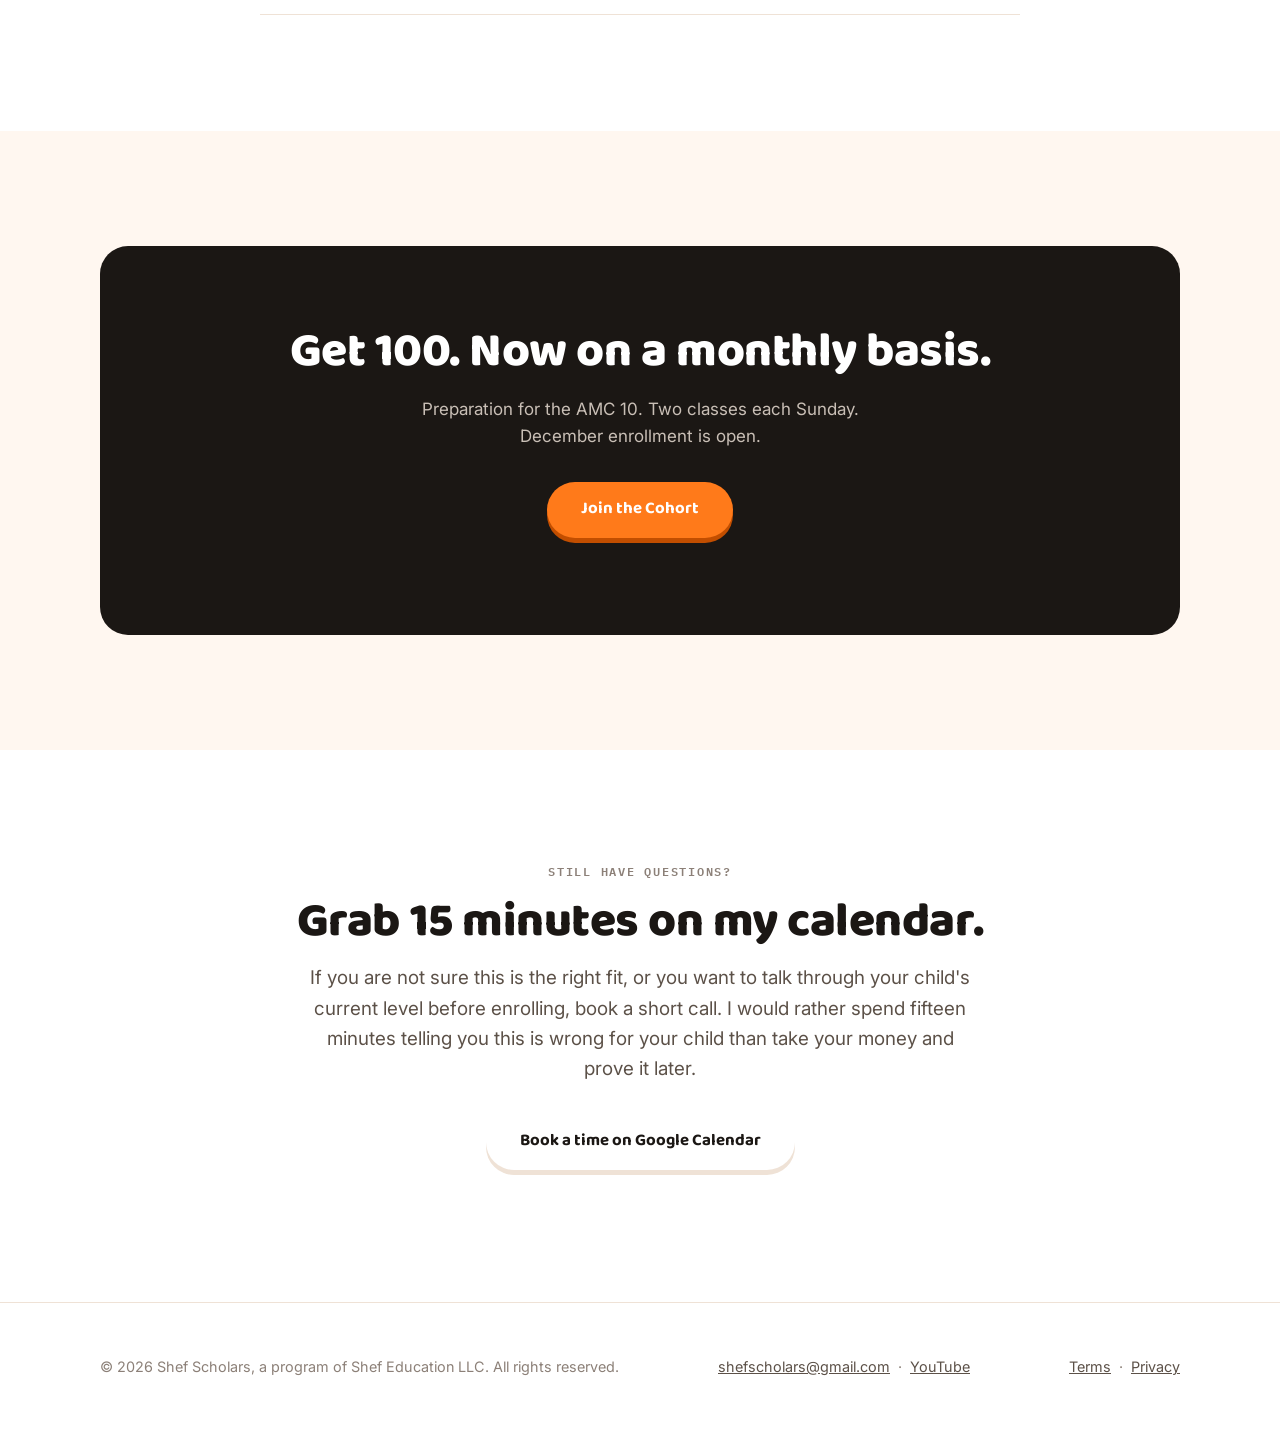
==== commit b277af24: "Publish approved December lecture topics" ====
--- a/index.html
+++ b/index.html
@@ -17,7 +17,7 @@
 <link rel="preconnect" href="https://fonts.gstatic.com" crossorigin>
 <link href="https://fonts.googleapis.com/css2?family=Baloo+2:wght@600;700;800&family=Inter:wght@400;500;600&family=IBM+Plex+Mono:wght@500;600&display=swap" rel="stylesheet">
 
-<link rel="stylesheet" href="style.css?v=monthly-2026">
+<link rel="stylesheet" href="style.css?v=december-2026-lectures">
 
 
 <script type="application/ld+json">
@@ -269,10 +269,139 @@
     <h2>December schedule.</h2>
     <p class="lede" style="margin-bottom:40px">Two classes each Sunday: 11:00 a.m. to noon and 12:30 to 1:30 p.m. ET. December's primary focus is Algebra; the second class rotates through the other areas, with a test in Week 4.</p>
     <div class="sched-tabs" id="sched-tabs" aria-label="Choose a week"></div>
-    <div id="sched-panel" class="rise"><div class="sched-fallback-week"><div class="sched-head"><h3>Week 1: Algebra → Number Theory</h3><span class="sched-date num">Sunday, December 6, 2026</span></div><div class="sched-grid"><div class="sched-card" style="--tc:var(--alg)"><h4>Algebra</h4><p class="sched-card__when num">11:00 AM–12:00 PM ET</p></div><div class="sched-card" style="--tc:var(--nt)"><h4>Number Theory</h4><p class="sched-card__when num">12:30–1:30 PM ET</p></div></div></div>
-<div class="sched-fallback-week"><div class="sched-head"><h3>Week 2: Algebra → Combinatorics</h3><span class="sched-date num">Sunday, December 13, 2026</span></div><div class="sched-grid"><div class="sched-card" style="--tc:var(--alg)"><h4>Algebra</h4><p class="sched-card__when num">11:00 AM–12:00 PM ET</p></div><div class="sched-card" style="--tc:var(--comb)"><h4>Combinatorics</h4><p class="sched-card__when num">12:30–1:30 PM ET</p></div></div></div>
-<div class="sched-fallback-week"><div class="sched-head"><h3>Week 3: Algebra → Geometry</h3><span class="sched-date num">Sunday, December 20, 2026</span></div><div class="sched-grid"><div class="sched-card" style="--tc:var(--alg)"><h4>Algebra</h4><p class="sched-card__when num">11:00 AM–12:00 PM ET</p></div><div class="sched-card" style="--tc:var(--geo)"><h4>Geometry</h4><p class="sched-card__when num">12:30–1:30 PM ET</p></div></div></div>
-<div class="sched-fallback-week"><div class="sched-head"><h3>Week 4: Algebra → Test</h3><span class="sched-date num">Sunday, December 27, 2026</span></div><div class="sched-grid"><div class="sched-card" style="--tc:var(--alg)"><h4>Algebra</h4><p class="sched-card__when num">11:00 AM–12:00 PM ET</p></div><div class="sched-card" style="--tc:var(--ink)"><h4>Test</h4><p class="sched-card__when num">12:30–1:30 PM ET</p></div></div></div></div>
+    <div id="sched-panel" class="rise">
+      <div class="sched-fallback-week">
+        <div class="sched-head">
+          <h3>Week 1: Algebra → Number Theory</h3>
+          <span class="sched-date num">Sunday, December 6, 2026</span>
+        </div>
+        <div class="sched-grid">
+          <div class="sched-card" style="--tc:var(--alg)">
+            <span class="sched-card__track">Session 1 · Algebra</span>
+            <h4>Quick algebraic manipulation</h4>
+            <p class="sched-card__when num">11:00 AM–12:00 PM ET</p>
+            <p class="sched-card__desc">Choose useful algebraic forms before expanding or solving.</p>
+            <ul class="sched-card__topics">
+              <li>Common factors and grouping</li>
+              <li>Difference of squares, perfect squares, and conjugate products</li>
+              <li>Simplifying rational expressions and checking denominators</li>
+              <li>Evaluating expressions from a known sum and product</li>
+            </ul>
+          </div>
+          <div class="sched-card" style="--tc:var(--nt)">
+            <span class="sched-card__track">Session 2 · Number Theory</span>
+            <h4>Divisors and perfect powers</h4>
+            <p class="sched-card__when num">12:30–1:30 PM ET</p>
+            <p class="sched-card__desc">Use prime exponents to count divisors and recognize perfect powers.</p>
+            <ul class="sched-card__topics">
+              <li>Prime factorization and exponent choices</li>
+              <li>Counting positive divisors and divisors with extra conditions</li>
+              <li>Recognizing square and cube divisors</li>
+              <li>Least multipliers and largest square divisors</li>
+            </ul>
+          </div>
+        </div>
+      </div>
+      <div class="sched-fallback-week">
+        <div class="sched-head">
+          <h3>Week 2: Algebra → Combinatorics</h3>
+          <span class="sched-date num">Sunday, December 13, 2026</span>
+        </div>
+        <div class="sched-grid">
+          <div class="sched-card" style="--tc:var(--alg)">
+            <span class="sched-card__track">Session 1 · Algebra</span>
+            <h4>Polynomial division, factors, and remainders</h4>
+            <p class="sched-card__when num">11:00 AM–12:00 PM ET</p>
+            <p class="sched-card__desc">Use division, evaluations, and roots to simplify polynomial problems.</p>
+            <ul class="sched-card__topics">
+              <li>Polynomial division and the quotient–remainder identity</li>
+              <li>Remainders from evaluating a polynomial</li>
+              <li>Roots and the factor theorem</li>
+              <li>Simplifying quotients while keeping denominator restrictions</li>
+              <li>Finding coefficients from roots or remainders</li>
+            </ul>
+          </div>
+          <div class="sched-card" style="--tc:var(--comb)">
+            <span class="sched-card__track">Session 2 · Combinatorics</span>
+            <h4>Counting integer solutions with restrictions</h4>
+            <p class="sched-card__when num">12:30–1:30 PM ET</p>
+            <p class="sched-card__desc">Turn restrictions into nonnegative variables or short, complete cases.</p>
+            <ul class="sched-card__topics">
+              <li>Stars and bars for distributions of identical objects</li>
+              <li>Positive and nonnegative integer solutions</li>
+              <li>Lower bounds and substitutions</li>
+              <li>Weighted equations and parity restrictions</li>
+              <li>Short cases that count every solution exactly once</li>
+            </ul>
+          </div>
+        </div>
+      </div>
+      <div class="sched-fallback-week">
+        <div class="sched-head">
+          <h3>Week 3: Algebra → Geometry</h3>
+          <span class="sched-date num">Sunday, December 20, 2026</span>
+        </div>
+        <div class="sched-grid">
+          <div class="sched-card" style="--tc:var(--alg)">
+            <span class="sched-card__track">Session 1 · Algebra</span>
+            <h4>Completing the square and maximum/minimum</h4>
+            <p class="sched-card__when num">11:00 AM–12:00 PM ET</p>
+            <p class="sched-card__desc">Find bounds from squares and explain when they are attained.</p>
+            <ul class="sched-card__topics">
+              <li>Rewriting quadratics by completing the square</li>
+              <li>Maximum and minimum values and equality conditions</li>
+              <li>Maximum products with a fixed sum</li>
+              <li>Minimum sums of squares</li>
+              <li>Checking integer and interval restrictions</li>
+            </ul>
+          </div>
+          <div class="sched-card" style="--tc:var(--geo)">
+            <span class="sched-card__track">Session 2 · Geometry</span>
+            <h4>Tangency through radii and right triangles</h4>
+            <p class="sched-card__when num">12:30–1:30 PM ET</p>
+            <p class="sched-card__desc">Turn tangency into useful lengths by adding radii and joining centers.</p>
+            <ul class="sched-card__topics">
+              <li>Perpendicular radii at tangency points</li>
+              <li>Distances between centers of tangent circles</li>
+              <li>Equal tangent segments</li>
+              <li>Right triangles formed by joining centers</li>
+              <li>Common tangents and circles in rectangles or right triangles</li>
+            </ul>
+          </div>
+        </div>
+      </div>
+      <div class="sched-fallback-week">
+        <div class="sched-head">
+          <h3>Week 4: Algebra → Test</h3>
+          <span class="sched-date num">Sunday, December 27, 2026</span>
+        </div>
+        <div class="sched-grid">
+          <div class="sched-card" style="--tc:var(--alg)">
+            <span class="sched-card__track">Session 1 · Algebra</span>
+            <h4>Finding polynomials</h4>
+            <p class="sched-card__when num">11:00 AM–12:00 PM ET</p>
+            <p class="sched-card__desc">Reconstruct a polynomial or find a requested value from roots and evaluations.</p>
+            <ul class="sched-card__topics">
+              <li>Building a polynomial from its roots, degree, and leading coefficient</li>
+              <li>Determining the remaining scale from a known value</li>
+              <li>Root sums, products, and coefficient comparison</li>
+              <li>Using known values and turning equal outputs into roots</li>
+              <li>Checking degree and uniqueness</li>
+            </ul>
+          </div>
+          <div class="sched-card" style="--tc:var(--ink)">
+            <span class="sched-card__track">Session 2 · Test</span>
+            <h4>Test and review</h4>
+            <p class="sched-card__when num">12:30–1:30 PM ET</p>
+            <p class="sched-card__desc">Apply December’s selected topics and review solution strategies.</p>
+            <ul class="sched-card__topics">
+              <li>A test drawing on the month’s lectures</li>
+              <li>Review of approaches and common mistakes</li>
+            </ul>
+          </div>
+        </div>
+      </div>
+    </div>
   </div>
 </section>
 
@@ -501,6 +630,6 @@
 <div><a href="terms.html">Terms</a> &nbsp;·&nbsp; <a href="privacy.html">Privacy</a></div>  </div>
 </footer>
 
-<script src="script.js?v=monthly-2026-nov27"></script>
+<script src="script.js?v=december-2026-lectures"></script>
 </body>
 </html>
--- a/style.css
+++ b/style.css
@@ -245,6 +245,8 @@
 .sched-card h4{font-family:var(--display);font-size:1.05rem;margin:10px 0 8px}
 .sched-card__when{font:500 .82rem/1 var(--mono);color:var(--ink-3);margin-bottom:10px}
 .sched-card__desc{color:var(--ink-2);font-size:.92rem;margin-bottom:0}
+.sched-card__topics{color:var(--ink-2);font-size:.92rem;margin:14px 0 0;padding-left:20px}
+.sched-card__topics li + li{margin-top:6px}
 .sched-error{color:var(--ink-2)}
 
 
